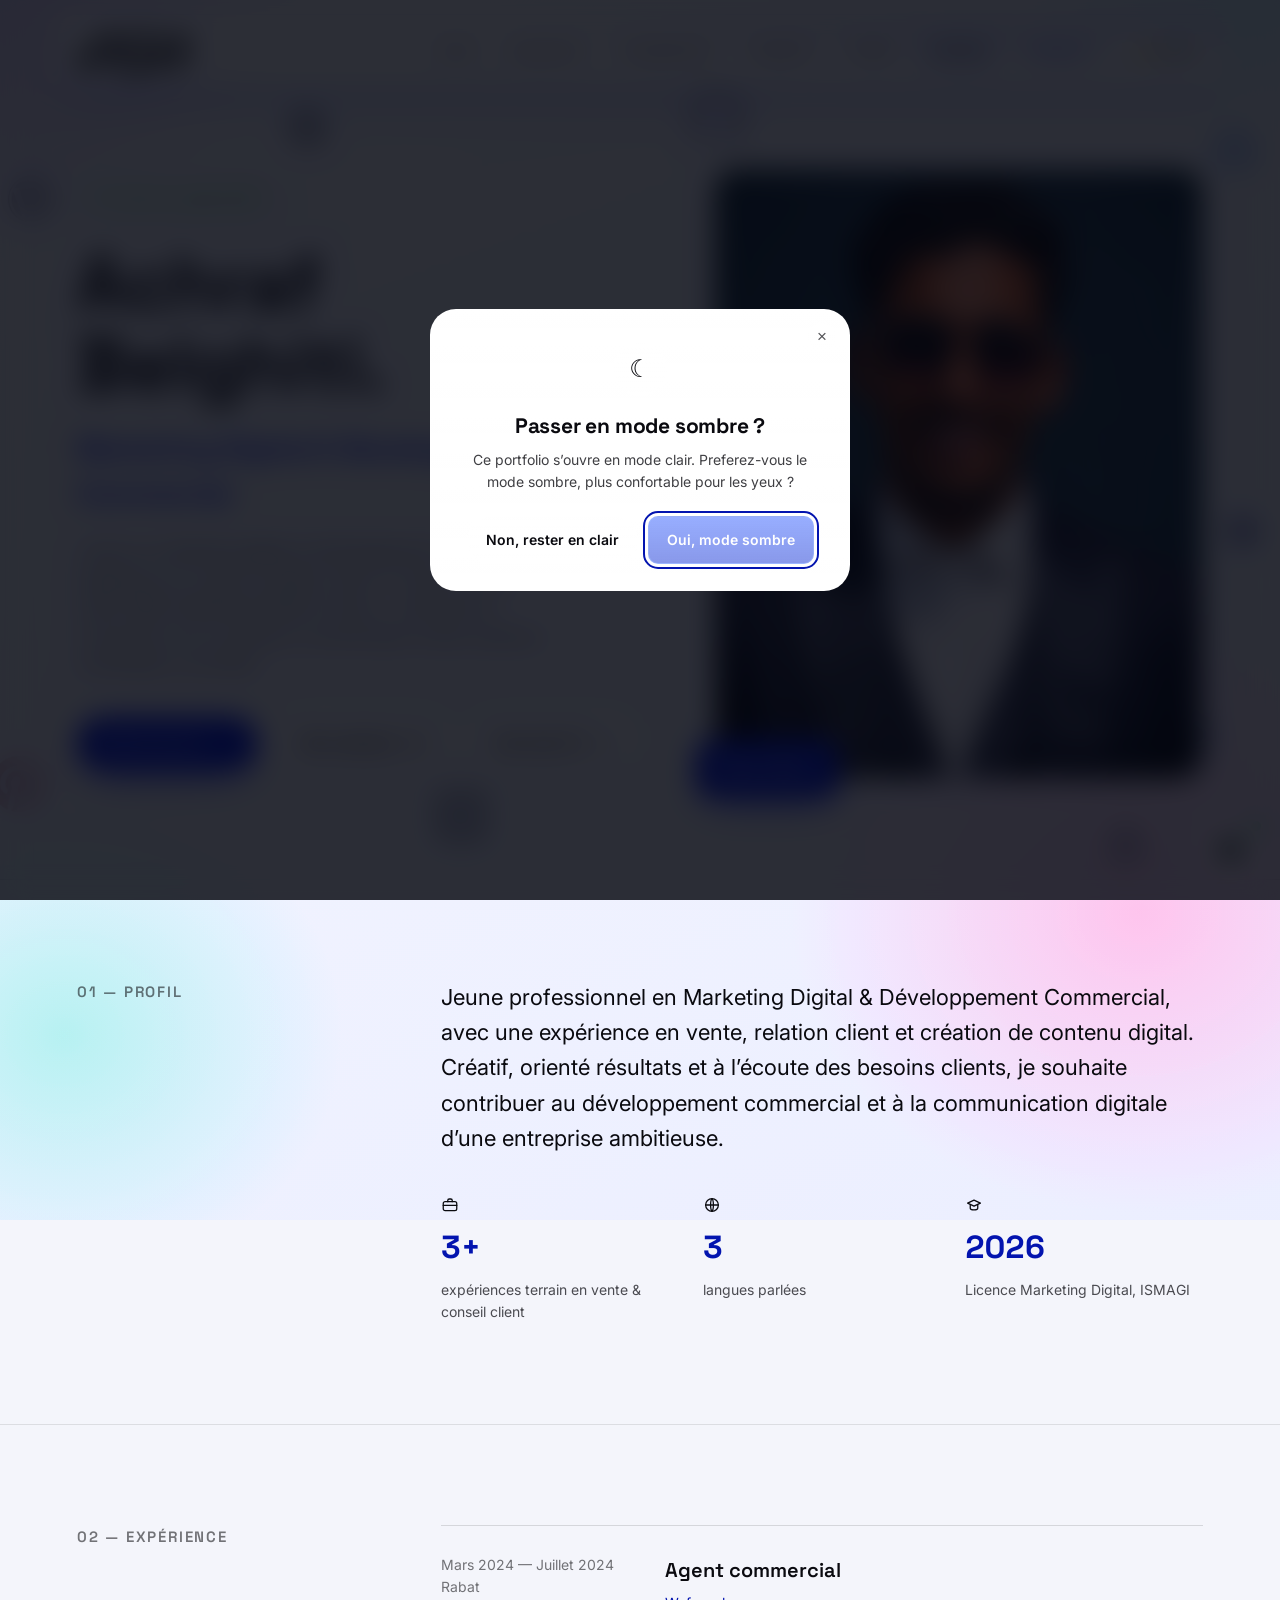
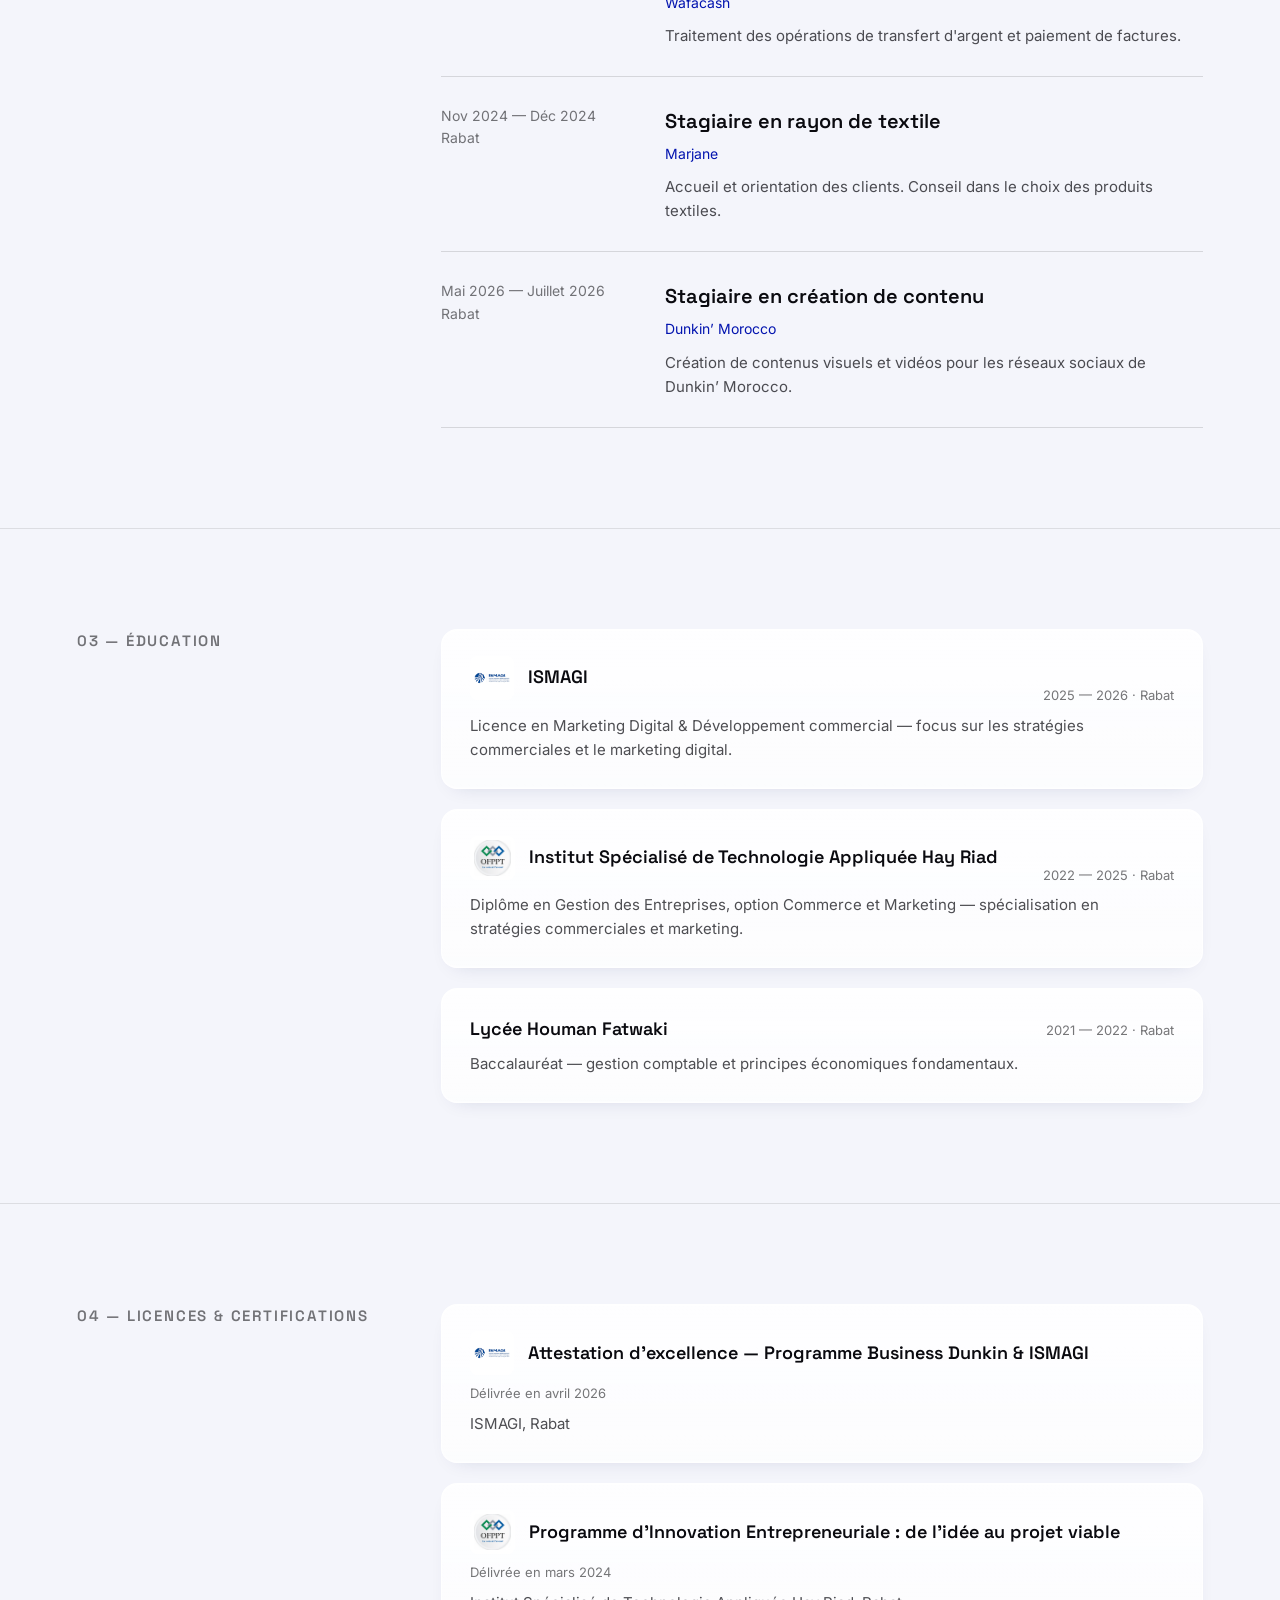
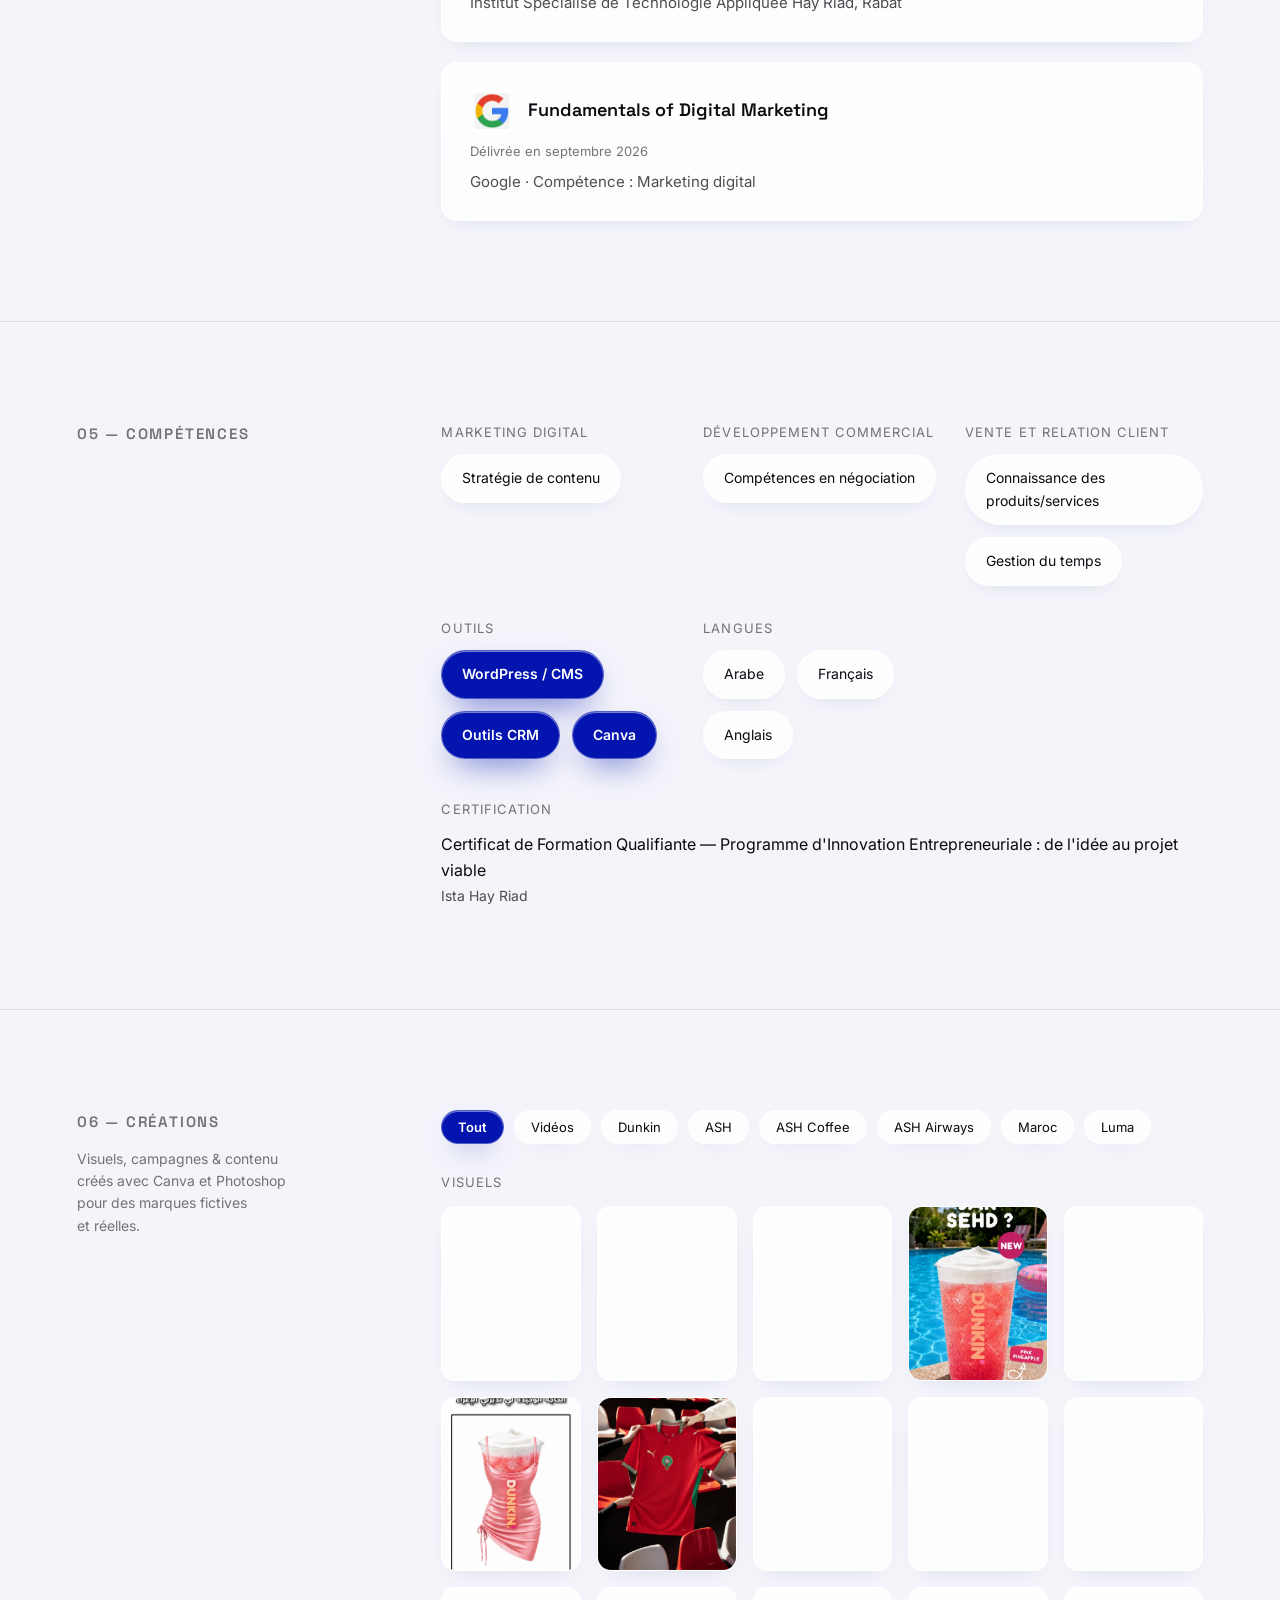
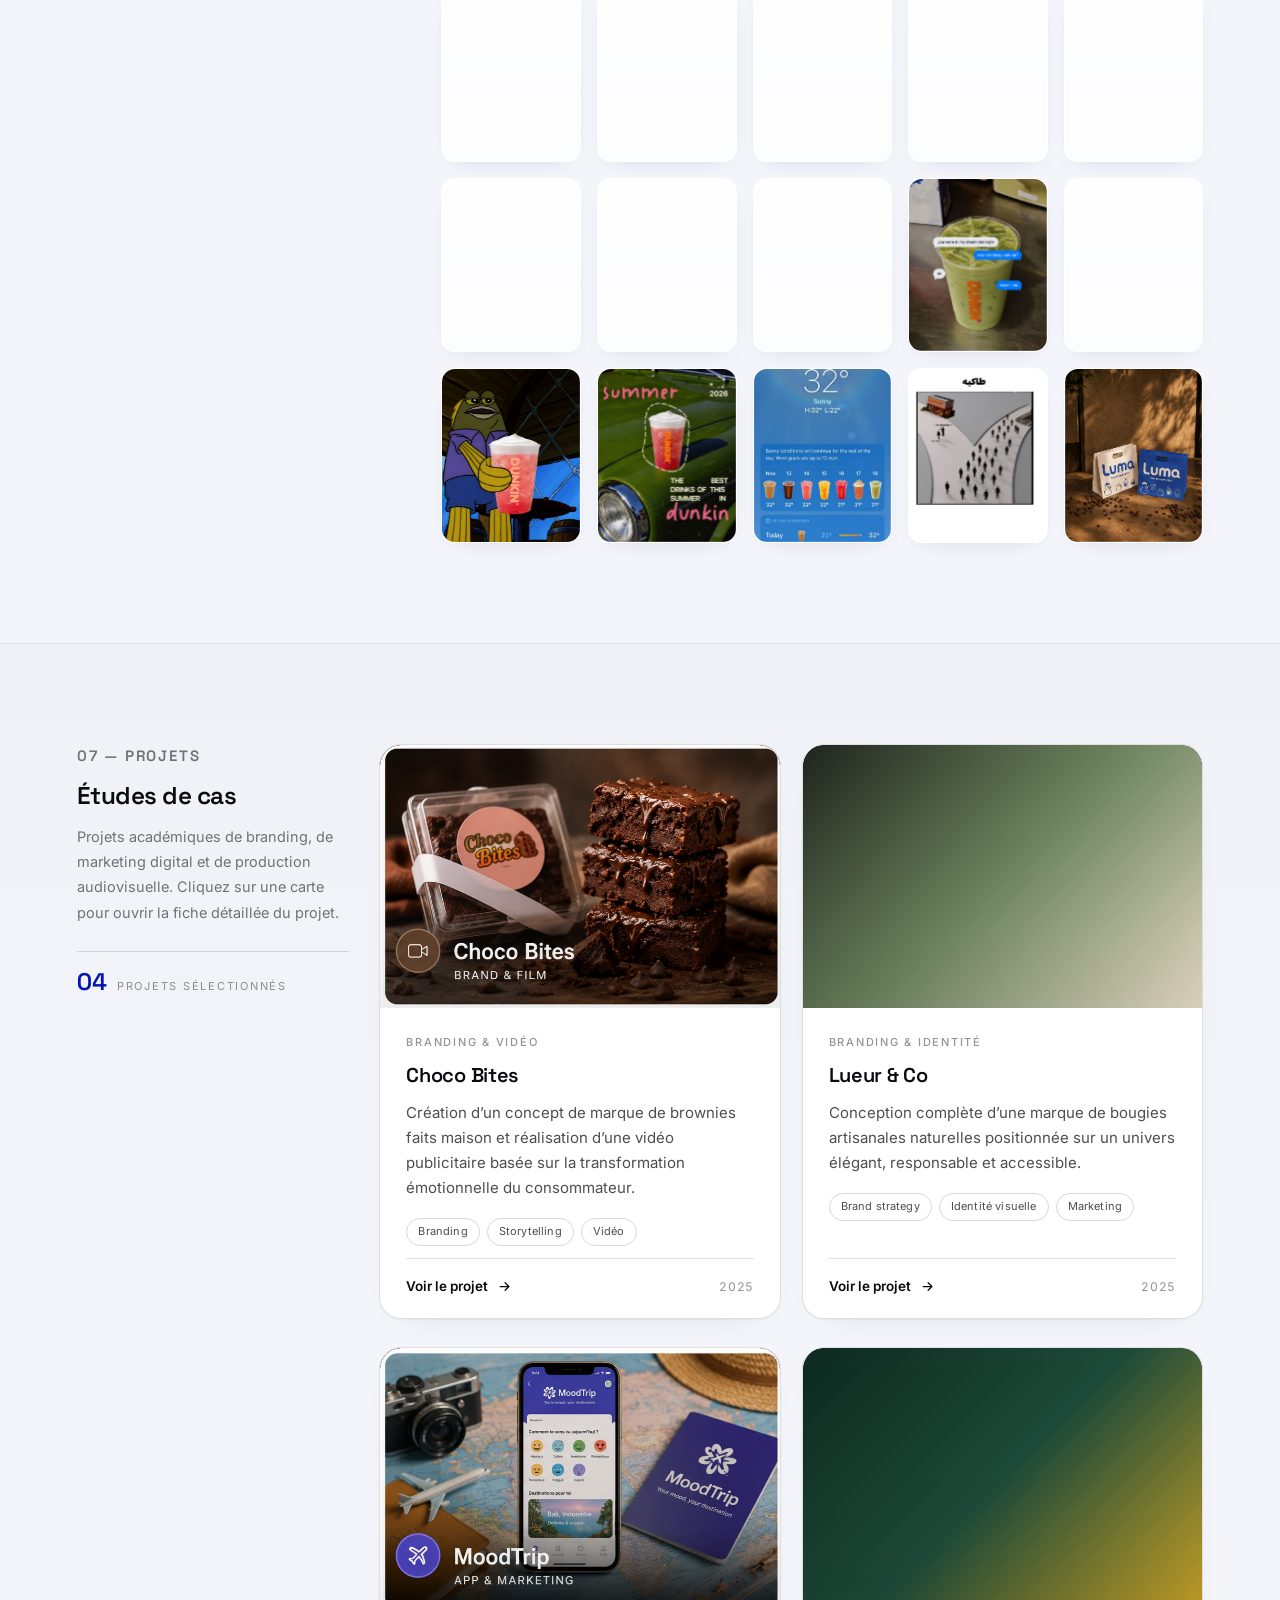
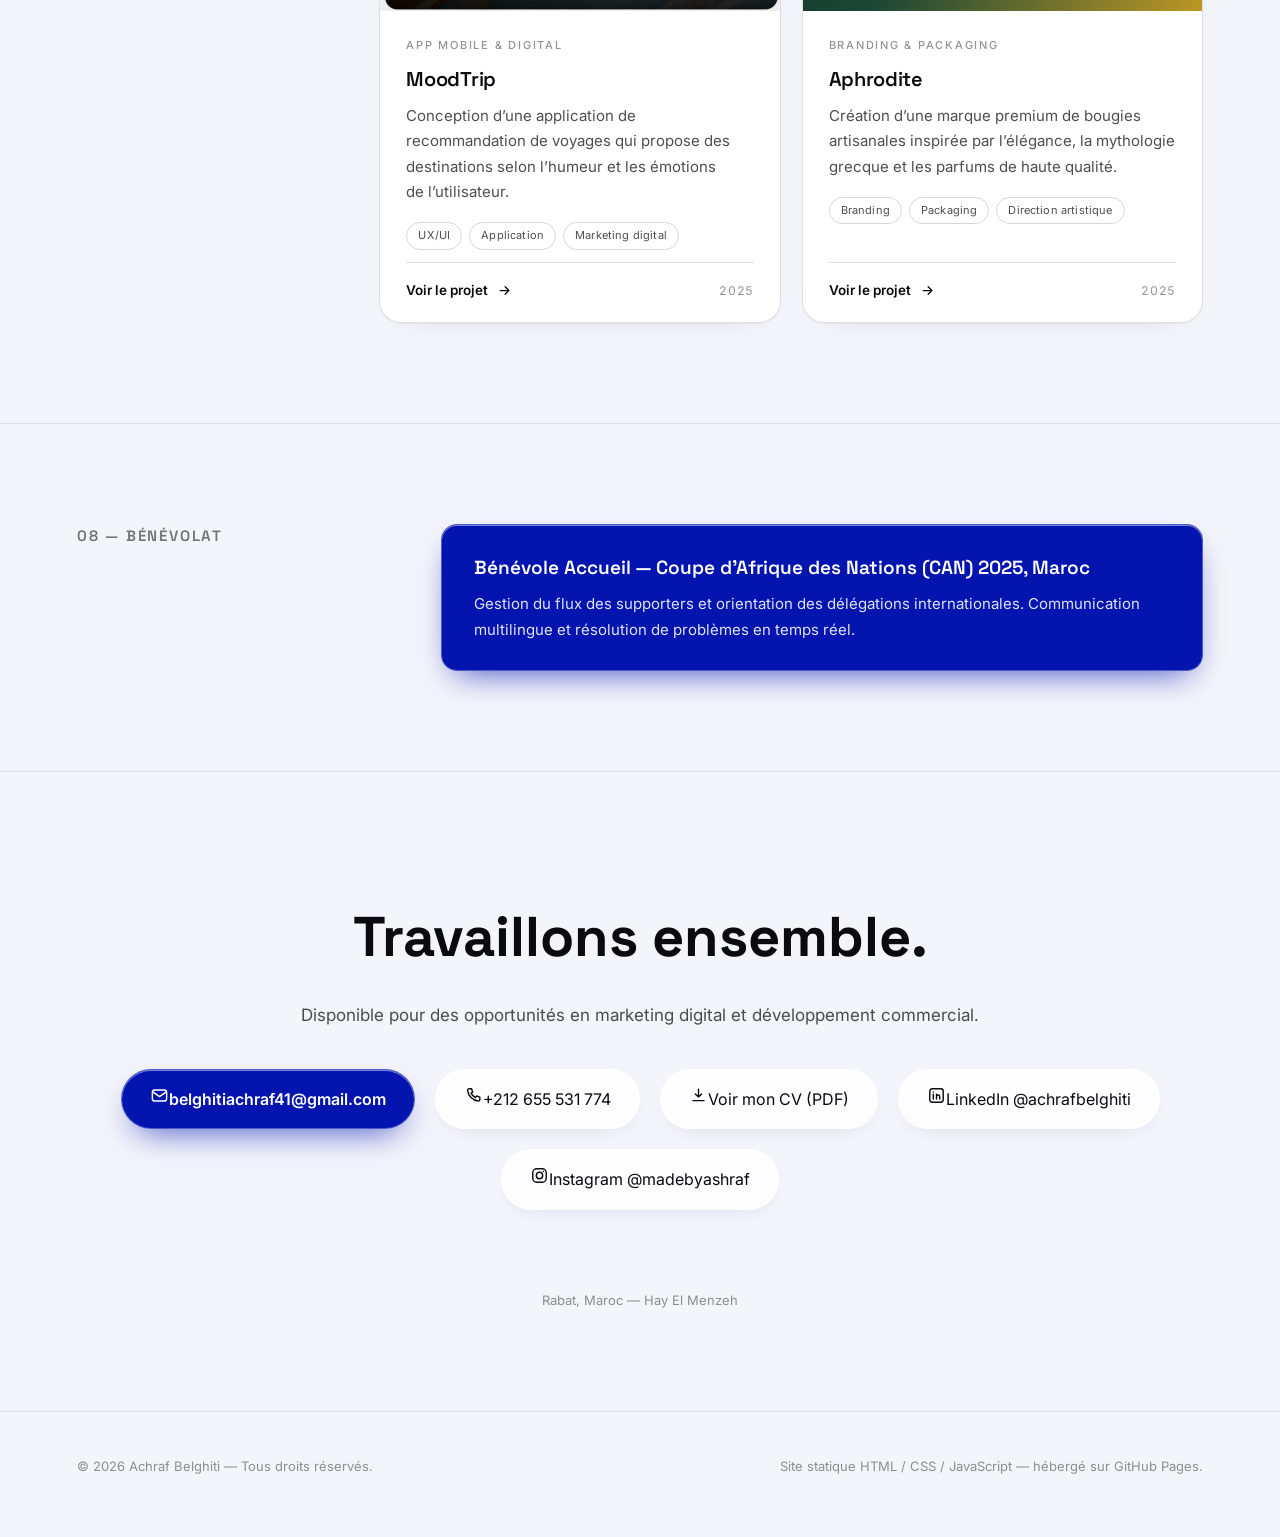
==== index.html @ 962bfece "Fix Google certification card date alignment" ====
<!DOCTYPE html>
<html lang="fr"><head>
  <meta charset="utf-8">
  <meta name="viewport" content="width=device-width, initial-scale=1">
  <title>Achraf Belghiti — Marketing Digital &amp; Développement Commercial</title>
  <meta name="description" content="Portfolio d'Achraf Belghiti — Junior en marketing digital et développement commercial, basé à Rabat, Maroc.">
  <link rel="icon" href="./images/favicon.svg" type="image/svg+hxml">
  <link rel="preconnect" href="https://fonts.googleapis.com">
  <link rel="preconnect" href="https://fonts.gstatic.com" crossorigin="">
  <link href="https://fonts.googleapis.com/css2?family=Space+Grotesk:wght@500;600;700&amp;family=Inter:wght@400;500;600&amp;display=swap" rel="stylesheet">
  <link rel="stylesheet" href="./css/style.css">
<link rel="stylesheet" href="./css/mobile.css">
  <link rel="stylesheet" href="./css/perf.css">
<link rel="stylesheet" href="./css/floating-icons.css">
<script src="./js/floating-icons.js" defer></script>
  <script>try{document.documentElement.setAttribute('data-theme', localStorage.getItem('ab-theme')||'light');}catch(e){}</script>

  <meta name="author" content="Achraf Belghiti">
  <meta name="theme-color" content="#08080a">
  <meta name="color-scheme" content="dark light">
  <meta property="og:type" content="website">
  <meta property="og:title" content="Achraf Belghiti — Marketing Digital &amp; Développement Commercial">
  <meta property="og:description" content="Portfolio d'Achraf Belghiti — Junior en marketing digital et développement commercial, basé à Rabat, Maroc.">
  <meta property="og:url" content="https://belghitiachraf41-arch.github.io/portfolio/">
  <meta property="og:image" content="https://belghitiachraf41-arch.github.io/portfolio/images/portrait/portrait.jpg">
  <meta property="og:locale" content="fr_FR">
  <meta name="twitter:card" content="summary_large_image">
  <link rel="canonical" href="https://belghitiachraf41-arch.github.io/portfolio/">
  <link rel="apple-touch-icon" href="./images/favicon.svg">
<noscript><style>.nav-links{display:flex!important;flex-wrap:wrap}.nav-toggle{display:none!important}.reveal,[data-reveal]{opacity:1!important;transform:none!important}.mnav{display:none!important}</style></noscript>
</head>
<body>

<a class="visually-hidden" href="#about">Aller au contenu principal</a>
<div class="site" style="background:var(--bg); color:var(--text); font-family:'Inter',system-ui,sans-serif; min-height:768px; max-width:1366px; width:100%; overflow-x:hidden; margin:0 auto; transition:background 0.35s ease, color 0.35s ease;">

  <!-- NAV -->
  <nav class="site-nav" style="position:sticky; top:0; z-index:50; display:flex; align-items:center; justify-content:space-between; padding:22px 6vw; background:var(--nav-bg); backdrop-filter:blur(10px); border-bottom:1px solid var(--bd1);">
    <span class="nav-logo" style="display:block; width:120px; height:48px; overflow:hidden; position:relative;"><img src="./images/logos/ash-logo-white.png" alt="ASH logo" style="position:absolute; width:215px; height:161px; left:-48px; top:-54px; max-width:none;" decoding="async" loading="eager" fetchpriority="high"></span>
    <div style="display:flex; gap:32px; font-size:14px; color:var(--muted); margin-left:auto;" id="nav-links" class="nav-links">
      <a href="#about" style="color:inherit; text-decoration:none;">Profil</a>
      <a href="#experience" style="color:inherit; text-decoration:none;">Expérience</a>
      <a href="#skills" style="color:inherit; text-decoration:none;">Compétences</a>
      <a href="#creations" style="color:inherit; text-decoration:none;">Créations</a>
      <a href="#projects" style="color:inherit; text-decoration:none;">Projets</a>
      <a href="#contact" style="color:inherit; text-decoration:none;">Contact</a>
      <a href="https://www.instagram.com/madebyashraf/" target="_blank" style="color:var(--accent-soft); text-decoration:none;" rel="noopener noreferrer">Instagram</a>
      </div>

<div class="nav-actions" style="display:flex; align-items:center; gap:12px;">
<button id="theme-toggle" type="button" aria-label="Basculer le thème" style="display:inline-flex; align-items:center; background:transparent; color:var(--text); border:1px solid var(--bd3); border-radius:999px; padding:7px 14px; font-size:13px; font-family:inherit; cursor:pointer; line-height:1;">
<span class="t-moon">🌙<span class="t-label"> Sombre</span></span><span class="t-sun">☀️<span class="t-label"> Clair</span></span>
</button>
  
      <button id="nav-toggle" class="nav-toggle" type="button" aria-label="Ouvrir le menu" aria-controls="mobile-menu" aria-expanded="false"><span></span><span></span><span></span></button>
</div>
    </nav>

  <!-- HERO -->
  <section class="hero" data-screen-label="Hero" style="display:grid; grid-template-columns: 1.1fr 0.9fr; align-items:center; gap:40px; padding:80px 6vw 100px; min-height:82vh;">
    <div class="hero-text" style="animation:fadeUp 0.7s ease both;">
      <div class="badge-open hero-badge" data-reveal style="display:inline-flex; align-items:center; gap:10px; padding:8px 16px; border:1px solid rgba(34,197,94,0.55); border-radius:999px; font-size:13px; color:#4ade80; margin-bottom:28px;">
        <span style="width:7px; height:7px; border-radius:50%; background:#22c55e; display:inline-block;"></span>
        Ouvert aux opportunités
      </div>
      <h1 class="hero-name" data-reveal="lines" style="font-family:'Space Grotesk',sans-serif; font-weight:700; font-size:clamp(40px,6vw,88px); line-height:1.02; margin:0 0 20px;">
        <span class="hl"><span>Achraf</span></span><span class="hl"><span>Belghiti.</span></span>
      </h1>
      <p class="hero-role" data-reveal style="font-family:'Space Grotesk',sans-serif; font-weight:600; font-size:clamp(18px,2.4vw,28px); color:var(--accent-soft); margin:0 0 20px;">
        Marketing Digital &amp; Développement Commercial
      </p>
      <p class="hero-desc" data-reveal style="font-size:17px; line-height:1.7; color:var(--muted); max-width:520px; margin:0 0 36px;">
        Junior en marketing digital et développement commercial, avec expérience en vente et relation client. À l'aise avec les outils CRM, WordPress/CMS et Canva , motivé par la conversion et la croissance commerciale via des solutions numériques concrètes.
      </p>
      <div class="hero-actions" data-reveal style="display:flex; gap:16px; flex-wrap:wrap;">
        <a class="btn btn-primary" href="#experience" style="display:inline-flex; align-items:center; gap:10px; background:#0314af; color:#ffffff; font-weight:600; font-size:15px; padding:14px 26px; border-radius:999px; text-decoration:none;">
          <span>Mon parcours</span><svg viewBox="0 0 24 24" width="16" height="16" fill="none" stroke="currentColor" stroke-width="1.9" stroke-linecap="round" stroke-linejoin="round" aria-hidden="true"><path d="M12 5v14m0 0l-6-6m6 6l6-6"/></svg>
        </a>
        <a class="btn btn-ghost" href="#contact" style="display:inline-flex; align-items:center; gap:10px; background:transparent; color:var(--text); font-weight:600; font-size:15px; padding:14px 26px; border-radius:999px; text-decoration:none; border:1px solid var(--bd4);">
          <span>Me contacter</span><svg viewBox="0 0 24 24" width="16" height="16" fill="none" stroke="currentColor" stroke-width="1.9" stroke-linecap="round" stroke-linejoin="round" aria-hidden="true"><rect x="3" y="5" width="18" height="14" rx="3"/><path d="M3.5 7.5l8.5 6 8.5-6"/></svg>
        </a>
          <a class="btn btn-ghost btn-cv" href="./documents/Achraf_Belghiti_Resume%20(1)%20(2).pdf.pdf" download="CV-Achraf-Belghiti.pdf" style="display:inline-flex; align-items:center; gap:10px; background:transparent; color:var(--text); font-weight:600; font-size:15px; padding:14px 26px; border-radius:999px; text-decoration:none; border:1px solid var(--bd4);"><span>Voir mon CV</span><svg viewBox="0 0 24 24" width="16" height="16" fill="none" stroke="currentColor" stroke-width="1.9" stroke-linecap="round" stroke-linejoin="round" aria-hidden="true"><path d="M12 4v10m0 0l-4-4m4 4l4-4M5 18.5h14"/></svg></a>
      </div>
    </div>

    <div class="hero-media" data-reveal="zoom" style="position:relative; animation:fadeUp 0.9s ease 0.1s both;">
      <div class="hero-frame" style="aspect-ratio: 4/5; border-radius: 24px; border: 1px solid var(--bd1); position: relative; overflow: hidden">
        <img src="./images/portrait/portrait.jpg" alt="Achraf Belghiti" width="900" height="1125" style="width:100%; height:100%; object-fit:cover; display:block;" decoding="async" loading="eager" fetchpriority="high">
      </div>
      <div class="hero-tag lift" style="position:absolute; bottom:-18px; left:-18px; background:#0314af; color:#ffffff; padding:16px 22px; border-radius:16px; font-family:'Space Grotesk',sans-serif; font-weight:700; font-size:15px; box-shadow:0 20px 40px rgba(0,0,0,0.4);">
        Rabat, Maroc
      </div>
    </div>
  </section>

  <!-- ABOUT -->
  <section id="about" class="section" data-screen-label="About" style="padding:100px 6vw; border-top:1px solid var(--bd1);">
    <div class="section-grid" style="display:grid; grid-template-columns: 0.4fr 1fr; gap:60px;">
      <h2 class="section-num" data-reveal style="font-family:'Space Grotesk',sans-serif; font-weight:600; font-size:15px; letter-spacing:0.12em; text-transform:uppercase; color:var(--muted2); margin:0;">01 — Profil</h2>
      <div>
        <p class="about-lead" data-reveal style="font-size:22px; line-height:1.6; color:var(--text); max-width:760px; margin:0 0 40px; font-weight:400;">
          Jeune professionnel en Marketing Digital & Développement Commercial, avec une expérience en vente, relation client et création de contenu digital. Créatif, orienté résultats et à l’écoute des besoins clients, je souhaite contribuer au développement commercial et à la communication digitale d’une entreprise ambitieuse.
        </p>
        <div class="stats" data-stagger style="display:grid; grid-template-columns:repeat(3,1fr); gap:24px;">
          <div class="stat" data-reveal>
            <svg class="stat-ico" viewBox="0 0 24 24" width="18" height="18" fill="none" stroke="currentColor" stroke-width="1.7" stroke-linecap="round" stroke-linejoin="round" aria-hidden="true"><rect x="3" y="7.5" width="18" height="12" rx="2.5"/><path d="M9 7.5V6a2 2 0 012-2h2a2 2 0 012 2v1.5M3 12.5h18"/></svg>
            <div class="stat-value" data-count="3" data-suffix="+" style="font-family:'Space Grotesk',sans-serif; font-weight:700; font-size:32px; color:var(--accent-soft);">3+</div>
            <div class="stat-label" style="font-size:14px; color:var(--muted); margin-top:6px;">expériences terrain en vente &amp; conseil client</div>
          </div>
          <div class="stat" data-reveal>
            <svg class="stat-ico" viewBox="0 0 24 24" width="18" height="18" fill="none" stroke="currentColor" stroke-width="1.7" stroke-linecap="round" stroke-linejoin="round" aria-hidden="true"><circle cx="12" cy="12" r="8.5"/><path d="M3.5 12h17M12 3.5c2.5 2.6 2.5 14.4 0 17M12 3.5c-2.5 2.6-2.5 14.4 0 17"/></svg>
            <div class="stat-value" data-count="3" style="font-family:'Space Grotesk',sans-serif; font-weight:700; font-size:32px; color:var(--accent-soft);">3</div>
            <div class="stat-label" style="font-size:14px; color:var(--muted); margin-top:6px;">langues parlées</div>
          </div>
          <div class="stat" data-reveal>
            <svg class="stat-ico" viewBox="0 0 24 24" width="18" height="18" fill="none" stroke="currentColor" stroke-width="1.7" stroke-linecap="round" stroke-linejoin="round" aria-hidden="true"><path d="M3.5 9.5L12 5.5l8.5 4-8.5 4z"/><path d="M7 12v4.2c0 1.3 2.2 2.3 5 2.3s5-1 5-2.3V12"/></svg>
            <div class="stat-value" style="font-family:'Space Grotesk',sans-serif; font-weight:700; font-size:32px; color:var(--accent-soft);">2026</div>
            <div class="stat-label" style="font-size:14px; color:var(--muted); margin-top:6px;">Licence Marketing Digital, ISMAGI</div>
          </div>
        </div>
      </div>
    </div>
  </section>

  <!-- EXPERIENCE -->
  <section id="experience" class="section" data-screen-label="Experience" style="padding:100px 6vw; border-top:1px solid var(--bd1);">
    <div class="section-grid" style="display:grid; grid-template-columns: 0.4fr 1fr; gap:60px;">
      <h2 class="section-num" data-reveal style="font-family:'Space Grotesk',sans-serif; font-weight:600; font-size:15px; letter-spacing:0.12em; text-transform:uppercase; color:var(--muted2); margin:0;">02 — Expérience</h2>
      <div class="timeline" data-stagger style="display:flex; flex-direction:column;">

        <div class="tl-item" data-reveal style="display:grid; grid-template-columns: 200px 1fr; gap:24px; padding:28px 0; border-top:1px solid var(--bd2);">
          <div class="tl-meta" style="font-size:14px; color:var(--muted2);">Mars 2024 — Juillet 2024<br>Rabat</div>
          <div class="tl-body">
            <div class="tl-role" style="font-family:'Space Grotesk',sans-serif; font-weight:600; font-size:20px; margin-bottom:6px;">Agent commercial</div>
            <div class="tl-org" style="font-size:14px; color:var(--accent-soft); margin-bottom:10px;">Wafacash</div>
            <div class="tl-desc" style="font-size:15px; color:var(--muted); line-height:1.6;">Traitement des opérations de transfert d'argent et paiement de factures.</div>
          </div>
        </div>

        <div class="tl-item" data-reveal style="display:grid; grid-template-columns: 200px 1fr; gap:24px; padding:28px 0; border-top:1px solid var(--bd2);">
          <div class="tl-meta" style="font-size:14px; color:var(--muted2);">Nov 2024 — Déc 2024<br>Rabat</div>
          <div class="tl-body">
            <div class="tl-role" style="font-family:'Space Grotesk',sans-serif; font-weight:600; font-size:20px; margin-bottom:6px;">Stagiaire en rayon de textile</div>
            <div class="tl-org" style="font-size:14px; color:var(--accent-soft); margin-bottom:10px;">Marjane</div>
            <div class="tl-desc" style="font-size:15px; color:var(--muted); line-height:1.6;">Accueil et orientation des clients. Conseil dans le choix des produits textiles.</div>
          </div>
        </div>

        <div class="tl-item" data-reveal style="display:grid; grid-template-columns: 200px 1fr; gap:24px; padding:28px 0; border-top:1px solid var(--bd2); border-bottom:1px solid var(--bd2);">
          <div class="tl-meta" style="font-size:14px; color:var(--muted2);">Mai 2026 — Juillet 2026<br>Rabat</div>
          <div class="tl-body">
            <div class="tl-role" style="font-family:'Space Grotesk',sans-serif; font-weight:600; font-size:20px; margin-bottom:6px;">Stagiaire en création de contenu</div>
            <div class="tl-org" style="font-size:14px; color:var(--accent-soft); margin-bottom:10px;">Dunkin&rsquo; Morocco</div>
            <div class="tl-desc" style="font-size:15px; color:var(--muted); line-height:1.6;">Création de contenus visuels et vidéos pour les réseaux sociaux de Dunkin&rsquo; Morocco.</div>
          </div>
        </div>

      </div>
    </div>
  </section>

  <!-- EDUCATION -->
  <section id="education" class="section" data-screen-label="Education" style="padding:100px 6vw; border-top:1px solid var(--bd1);">
    <div class="section-grid" style="display:grid; grid-template-columns: 0.4fr 1fr; gap:60px;">
      <h2 class="section-num" data-reveal style="font-family:'Space Grotesk',sans-serif; font-weight:600; font-size:15px; letter-spacing:0.12em; text-transform:uppercase; color:var(--muted2); margin:0;">03 — Éducation</h2>
      <div class="edu-list" data-stagger style="display:grid; gap:20px;">

        <div class="edu-card lift" data-reveal style="border:1px solid var(--bd2); border-radius:16px; padding:26px 28px;">
          <div class="edu-head" style="display:flex; justify-content:space-between; align-items:baseline; flex-wrap:wrap; gap:8px;">
            <div class="edu-idn" style="display:flex; align-items:center; gap:14px;">
              <img src="./images/logos/ismagi-logo.png" alt="Logo ISMAGI" class="edu-logo" width="88" height="88" style="height:44px; width:auto; border-radius:8px; background:#fff; padding:4px; box-sizing:border-box; display:block;" decoding="async" loading="lazy">
              <div class="edu-title" style="font-family:'Space Grotesk',sans-serif; font-weight:600; font-size:18px;">ISMAGI</div>
            </div>
            <div class="edu-date" style="font-size:13px; color:var(--muted2);">2025 — 2026 · Rabat</div>
          </div>
          <div class="edu-desc" style="font-size:15px; color:var(--muted); margin-top:8px;">Licence en Marketing Digital &amp; Développement commercial — focus sur les stratégies commerciales et le marketing digital.</div>
        </div>

        <div class="edu-card lift" data-reveal style="border:1px solid var(--bd2); border-radius:16px; padding:26px 28px;">
          <div class="edu-head" style="display:flex; justify-content:space-between; align-items:baseline; flex-wrap:wrap; gap:8px;">
            <div class="edu-idn" style="display:flex; align-items:center; gap:14px;">
              <img src="./images/logos/ofppt-logo-sm.png" alt="Logo OFPPT" class="edu-logo" width="88" height="88" style="height:44px; width:auto; border-radius:8px; background:#fff; padding:4px; box-sizing:border-box; display:block;" decoding="async" loading="lazy">
              <div class="edu-title" style="font-family:'Space Grotesk',sans-serif; font-weight:600; font-size:18px;">Institut Spécialisé de Technologie Appliquée Hay Riad</div>
            </div>
            <div class="edu-date" style="font-size:13px; color:var(--muted2);">2022 — 2025 · Rabat</div>
          </div>
          <div class="edu-desc" style="font-size:15px; color:var(--muted); margin-top:8px;">Diplôme en Gestion des Entreprises, option Commerce et Marketing — spécialisation en stratégies commerciales et marketing.</div>
        </div>

        <div class="edu-card lift" data-reveal style="border:1px solid var(--bd2); border-radius:16px; padding:26px 28px;">
          <div class="edu-head" style="display:flex; justify-content:space-between; align-items:baseline; flex-wrap:wrap; gap:8px;">
            <div class="edu-title" style="font-family:'Space Grotesk',sans-serif; font-weight:600; font-size:18px;">Lycée Houman Fatwaki</div>
            <div class="edu-date" style="font-size:13px; color:var(--muted2);">2021 — 2022 · Rabat</div>
          </div>
          <div class="edu-desc" style="font-size:15px; color:var(--muted); margin-top:8px;">Baccalauréat — gestion comptable et principes économiques fondamentaux.</div>
        </div>

      </div>
    </div>
  </section>

  <!-- LICENSES & CERTIFICATIONS --><section id="certifications" class="section" data-screen-label="Certifications" style="padding:100px 6vw; border-top:1px solid var(--bd1);"><div class="section-grid" style="display:grid; grid-template-columns: 0.4fr 1fr; gap:60px;"><h2 class="section-num" data-reveal style="font-family:Space Grotesk,sans-serif; font-weight:600; font-size:15px; letter-spacing:0.12em; text-transform:uppercase; color:var(--muted2); margin:0;">04 &mdash; Licences &amp; certifications</h2><div class="edu-list" data-stagger style="display:grid; gap:20px;"><div class="edu-card lift" data-reveal style="border:1px solid var(--bd2); border-radius:16px; padding:26px 28px;"><div class="edu-head" style="display:flex; justify-content:space-between; align-items:baseline; flex-wrap:wrap; gap:8px;"><div class="edu-idn" style="display:flex; align-items:center; gap:14px;"><img src="./images/logos/ismagi-logo.png" alt="Logo ISMAGI" class="edu-logo" width="88" height="88" style="height:44px; width:auto; border-radius:8px; background:#fff; padding:4px; box-sizing:border-box; display:block;" decoding="async" loading="lazy"><div class="edu-title" style="font-family:Space Grotesk,sans-serif; font-weight:600; font-size:18px;">Attestation d&rsquo;excellence &mdash; Programme Business Dunkin &amp; ISMAGI</div></div><div class="edu-date" style="font-size:13px; color:var(--muted2);">D&eacute;livr&eacute;e en avril 2026</div></div><div class="edu-desc" style="font-size:15px; color:var(--muted); margin-top:8px;">ISMAGI, Rabat</div></div><div class="edu-card lift" data-reveal style="border:1px solid var(--bd2); border-radius:16px; padding:26px 28px;"><div class="edu-head" style="display:flex; justify-content:space-between; align-items:baseline; flex-wrap:wrap; gap:8px;"><div class="edu-idn" style="display:flex; align-items:center; gap:14px;"><img src="./images/logos/ofppt-logo-sm.png" alt="Logo OFPPT" class="edu-logo" width="88" height="88" style="height:44px; width:auto; border-radius:8px; background:#fff; padding:4px; box-sizing:border-box; display:block;" decoding="async" loading="lazy"><div class="edu-title" style="font-family:Space Grotesk,sans-serif; font-weight:600; font-size:18px;">Programme d&rsquo;Innovation Entrepreneuriale : de l&rsquo;id&eacute;e au projet viable</div></div><div class="edu-date" style="font-size:13px; color:var(--muted2);">D&eacute;livr&eacute;e en mars 2024</div></div><div class="edu-desc" style="font-size:15px; color:var(--muted); margin-top:8px;">Institut Sp&eacute;cialis&eacute; de Technologie Appliqu&eacute;e Hay Riad, Rabat</div></div><div class="edu-card lift" data-reveal style="border:1px solid var(--bd2); border-radius:16px; padding:26px 28px;"><div class="edu-head" style="display:flex; justify-content:space-between; align-items:baseline; flex-wrap:wrap; gap:8px;"><div class="edu-idn" style="display:flex; align-items:center; gap:14px; flex:1 1 100%;"><img src="./images/logos/google-logo.png" alt="Logo Google" class="edu-logo" width="88" height="88" style="height:44px; width:auto; border-radius:8px; background:#fff; padding:4px; box-sizing:border-box; display:block;" decoding="async" loading="lazy"><div class="edu-title" style="font-family:Space Grotesk,sans-serif; font-weight:600; font-size:18px;">Fundamentals of Digital Marketing</div></div><div class="edu-date" style="font-size:13px; color:var(--muted2);">D&eacute;livr&eacute;e en septembre 2026</div></div><div class="edu-desc" style="font-size:15px; color:var(--muted); margin-top:8px;">Google &middot; Comp&eacute;tence : Marketing digital</div></div></div></div></section><!-- SKILLS -->
  <section id="skills" class="section" data-screen-label="Skills" style="padding:100px 6vw; border-top:1px solid var(--bd1);">
    <div class="section-grid" style="display:grid; grid-template-columns: 0.4fr 1fr; gap:60px;">
      <h2 class="section-num" data-reveal style="font-family:'Space Grotesk',sans-serif; font-weight:600; font-size:15px; letter-spacing:0.12em; text-transform:uppercase; color:var(--muted2); margin:0;">05 — Compétences</h2>
      <div>
        <div class="skill-cats" data-stagger style="display:grid; grid-template-columns:repeat(3,1fr); gap:32px 24px; margin-bottom:40px;">
        <div data-reveal>
          <div class="skill-title" style="font-size:13px; letter-spacing:0.08em; text-transform:uppercase; color:var(--muted2); margin-bottom:12px;">Marketing digital</div>
          <div class="chips" style="display:flex; flex-wrap:wrap; gap:12px;">
            <span class="chip" style="padding:12px 20px; border-radius:999px; border:1px solid var(--bd3); font-size:14px;">Stratégie de contenu</span>
          </div>
        </div>

        <div data-reveal>
          <div class="skill-title" style="font-size:13px; letter-spacing:0.08em; text-transform:uppercase; color:var(--muted2); margin-bottom:12px;">Développement commercial</div>
          <div class="chips" style="display:flex; flex-wrap:wrap; gap:12px;">
            <span class="chip" style="padding:12px 20px; border-radius:999px; border:1px solid var(--bd3); font-size:14px;">Compétences en négociation</span>
          </div>
        </div>

        <div data-reveal>
          <div class="skill-title" style="font-size:13px; letter-spacing:0.08em; text-transform:uppercase; color:var(--muted2); margin-bottom:12px;">Vente et relation client</div>
          <div class="chips" style="display:flex; flex-wrap:wrap; gap:12px;">
            <span class="chip" style="padding:12px 20px; border-radius:999px; border:1px solid var(--bd3); font-size:14px;">Connaissance des produits/services</span>
            <span class="chip" style="padding:12px 20px; border-radius:999px; border:1px solid var(--bd3); font-size:14px;">Gestion du temps</span>
          </div>
        </div>

        <div data-reveal>
          <div class="skill-title" style="font-size:13px; letter-spacing:0.08em; text-transform:uppercase; color:var(--muted2); margin-bottom:12px;">Outils</div>
          <div class="chips" style="display:flex; flex-wrap:wrap; gap:12px;">
            <span class="chip" style="padding:12px 20px; border-radius:999px; background:#0314af; color:#ffffff; font-weight:600; font-size:14px;">WordPress / CMS</span>
            <span class="chip" style="padding:12px 20px; border-radius:999px; background:#0314af; color:#ffffff; font-weight:600; font-size:14px;">Outils CRM</span>
            <span class="chip" style="padding:12px 20px; border-radius:999px; background:#0314af; color:#ffffff; font-weight:600; font-size:14px;">Canva</span>
          </div>
        </div>

        <div data-reveal>
          <div class="skill-title" style="font-size:13px; letter-spacing:0.08em; text-transform:uppercase; color:var(--muted2); margin-bottom:12px;">Langues</div>
          <div class="chips" style="display:flex; flex-wrap:wrap; gap:12px;">
            <span class="chip" style="padding:12px 20px; border-radius:999px; border:1px solid var(--bd3); font-size:14px;">Arabe</span>
            <span class="chip" style="padding:12px 20px; border-radius:999px; border:1px solid var(--bd3); font-size:14px;">Français</span>
            <span class="chip" style="padding:12px 20px; border-radius:999px; border:1px solid var(--bd3); font-size:14px;">Anglais</span>
          </div>
        </div>
      </div>

      <div data-reveal>
        <div class="skill-title" style="font-size:13px; letter-spacing:0.08em; text-transform:uppercase; color:var(--muted2); margin-bottom:12px;">Certification</div>
        <div class="skill-note" style="font-size:16px; line-height:1.6; color:var(--text); max-width:760px;">Certificat de Formation Qualifiante — Programme d'Innovation Entrepreneuriale : de l'idée au projet viable<br><span style="color:var(--muted); font-size:14px;">Ista Hay Riad</span></div>
      </div>
      </div>
    </div>
  </section>

  <!-- CREATIONS -->
  <section id="creations" class="section" data-screen-label="Creations" style="padding:100px 6vw; border-top:1px solid var(--bd1);">
    <div class="section-grid" style="display:grid; grid-template-columns: 0.4fr 1fr; gap:60px;">
      <div>
        <h2 class="section-num" data-reveal style="font-family:'Space Grotesk',sans-serif; font-weight:600; font-size:15px; letter-spacing:0.12em; text-transform:uppercase; color:var(--muted2); margin:0 0 12px;">06 — Créations</h2>
        <p class="section-intro" data-reveal style="font-size:14px; color:var(--muted2); line-height:1.6; max-width:220px;">Visuels, campagnes &amp; contenu créés avec Canva et Photoshop pour des marques fictives et réelles.</p>
      </div>
      <div>
        <div class="cr-filters" role="group" aria-label="Filtrer les créations" style="display:flex; flex-wrap:wrap; gap:10px; margin-bottom:28px;">
          <button type="button" class="cr-filter" data-filter="all" aria-pressed="false" style="padding:8px 16px; border-radius:999px; border:1px solid var(--bd3); background:transparent; color:var(--text); font-family:inherit; font-size:13px;">Tout</button>
          <button type="button" class="cr-filter" data-filter="videos" aria-pressed="false" style="padding:8px 16px; border-radius:999px; border:1px solid var(--bd3); background:transparent; color:var(--text); font-family:inherit; font-size:13px;">Vidéos</button>
          <button type="button" class="cr-filter" data-filter="dunkin" aria-pressed="false" style="padding:8px 16px; border-radius:999px; border:1px solid var(--bd3); background:transparent; color:var(--text); font-family:inherit; font-size:13px;">Dunkin</button>
          <button type="button" class="cr-filter" data-filter="ash" aria-pressed="false" style="padding:8px 16px; border-radius:999px; border:1px solid var(--bd3); background:transparent; color:var(--text); font-family:inherit; font-size:13px;">ASH</button>
          <button type="button" class="cr-filter" data-filter="coffee" aria-pressed="false" style="padding:8px 16px; border-radius:999px; border:1px solid var(--bd3); background:transparent; color:var(--text); font-family:inherit; font-size:13px;">ASH Coffee</button>
          <button type="button" class="cr-filter" data-filter="airways" aria-pressed="false" style="padding:8px 16px; border-radius:999px; border:1px solid var(--bd3); background:transparent; color:var(--text); font-family:inherit; font-size:13px;">ASH Airways</button>
          <button type="button" class="cr-filter" data-filter="maroc" aria-pressed="false" style="padding:8px 16px; border-radius:999px; border:1px solid var(--bd3); background:transparent; color:var(--text); font-family:inherit; font-size:13px;">Maroc</button>
          <button type="button" class="cr-filter" data-filter="luma" aria-pressed="false" style="padding:8px 16px; border-radius:999px; border:1px solid var(--bd3); background:transparent; color:var(--text); font-family:inherit; font-size:13px;">Luma</button>
        </div>
        <div class="cr-block" data-block="videos" data-reveal>
        <div class="cr-label" style="font-size:13px; letter-spacing:0.08em; text-transform:uppercase; color:var(--muted2); margin-bottom:14px;">Vidéos</div>
        <div class="cr-videos" data-stagger style="display:grid; grid-template-columns:repeat(4,1fr); gap:16px; margin-bottom:28px;">

          <div class="cr-tile lift-media" data-cat="videos" style="position:relative; border-radius:14px; overflow:hidden; aspect-ratio:4/5; border:1px solid var(--bd1); background:#111; display:flex; align-items:center; justify-content:center;">
            <video src="./images/creations/video-1.mp4" controls="" playsinline="" preload="metadata" style="width:100%; height:100%; object-fit:contain; display:block; pointer-events:auto;"></video>
          </div>
          <div class="cr-tile lift-media" data-cat="videos" style="position:relative; border-radius:14px; overflow:hidden; aspect-ratio:4/5; border:1px solid var(--bd1); background:#111; display:flex; align-items:center; justify-content:center;">
            <video src="./images/creations/video-2.mp4" controls="" playsinline="" preload="metadata" style="width:100%; height:100%; object-fit:contain; display:block; pointer-events:auto;"></video>
          </div>
          <div class="cr-tile lift-media" data-cat="videos" style="position:relative; border-radius:14px; overflow:hidden; aspect-ratio:4/5; border:1px solid var(--bd1); background:#111; display:flex; align-items:center; justify-content:center;">
            <video src="./images/creations/video-3.mp4" controls="" playsinline="" preload="metadata" style="width:100%; height:100%; object-fit:contain; display:block; pointer-events:auto;"></video>
          </div>
          <div class="cr-tile lift-media" data-cat="videos" style="position:relative; border-radius:14px; overflow:hidden; aspect-ratio:4/5; border:1px solid var(--bd1); background:#111; display:flex; align-items:center; justify-content:center;">
            <video src="./images/creations/video-4.mp4" controls="" playsinline="" preload="metadata" style="width:100%; height:100%; object-fit:contain; display:block; pointer-events:auto;"></video>
          </div>

        </div>
        </div>

      <div class="cr-block" data-block="images" data-reveal>
        <div class="cr-label" style="font-size:13px; letter-spacing:0.08em; text-transform:uppercase; color:var(--muted2); margin-bottom:14px;">Visuels</div>
        <div class="cr-grid" data-stagger style="display:grid; grid-template-columns:repeat(5,1fr); gap:16px;">

          <div class="cr-tile lift-media" data-cat="ash" style="position:relative; border-radius:14px; overflow:hidden; aspect-ratio:4/5; border:1px solid var(--bd1);">
            <img width="800" height="1000" src="./images/creations/ash-ball-trionda.jpg" alt="ASH — ballon Trionda, Coupe du monde 2026" style="width:100%; height:100%; object-fit:cover; display:block;" decoding="async" loading="lazy">
          </div>
          <div class="cr-tile lift-media" data-cat="ash" style="position:relative; border-radius:14px; overflow:hidden; aspect-ratio:4/5; border:1px solid var(--bd1);">
            <img width="800" height="1000" src="./images/creations/ash-summer-refresh.jpg" alt="ASH — affiche Summer Refresh : mango milk smoothie et lemon ice tea" style="width:100%; height:100%; object-fit:cover; display:block;" decoding="async" loading="lazy">
          </div>
          <div class="cr-tile lift-media" data-cat="coffee" style="position:relative; border-radius:14px; overflow:hidden; aspect-ratio:4/5; border:1px solid var(--bd1);">
            <img width="800" height="1000" src="./images/creations/ash-coffee-iced.jpg" alt="ASH Coffee — affiche promotionnelle iced coffee" style="width:100%; height:100%; object-fit:cover; display:block;" decoding="async" loading="lazy">
          </div>

          <div class="cr-tile lift-media" data-cat="dunkin" style="position:relative; border-radius:14px; overflow:hidden; aspect-ratio:4/5; border:1px solid var(--bd1);">
            <img width="800" height="1000" src="./images/creations/dunkin-pool-pink-pineapple.jpeg" alt="Dunkin — boisson Pink Pineapple au bord de la piscine" style="width:100%; height:100%; object-fit:cover; display:block;" decoding="async" loading="lazy">
          </div>
          <div class="cr-tile lift-media" data-cat="dunkin" style="position:relative; border-radius:14px; overflow:hidden; aspect-ratio:4/5; border:1px solid var(--bd1);">
            <img width="800" height="1000" src="./images/creations/dunkin-car-window.jpeg" alt="Dunkin — boisson glacée tendue par la fenêtre d une voiture" style="width:100%; height:100%; object-fit:cover; display:block;" decoding="async" loading="lazy">
          </div>
          <div class="cr-tile lift-media" data-cat="dunkin" style="position:relative; border-radius:14px; overflow:hidden; aspect-ratio:4/5; border:1px solid var(--bd1);">
            <img width="800" height="1000" src="./images/creations/dunkin-robe-rose.jpg" alt="Dunkin — visuel créatif : gobelet habillé d une robe rose" style="width:100%; height:100%; object-fit:cover; display:block;" decoding="async" loading="lazy">
          </div>

          <div class="cr-tile lift-media" data-cat="maroc" style="position:relative; border-radius:14px; overflow:hidden; aspect-ratio:4/5; border:1px solid var(--bd1);">
            <img width="800" height="1000" src="./images/creations/maillot-maroc-tribune.jpg" alt="Maillot du Maroc présenté dans les tribunes d un stade" style="width:100%; height:100%; object-fit:cover; display:block;" decoding="async" loading="lazy">
          </div>
          <div class="cr-tile lift-media" data-cat="maroc" style="position:relative; border-radius:14px; overflow:hidden; aspect-ratio:4/5; border:1px solid var(--bd1);">
            <img width="800" height="1000" src="./images/creations/maillot-maroc-couloir.jpg" alt="Maillot du Maroc porté lors d un shooting en extérieur" style="width:100%; height:100%; object-fit:cover; display:block;" decoding="async" loading="lazy">
          </div>
          <div class="cr-tile lift-media" data-cat="maroc" style="position:relative; border-radius:14px; overflow:hidden; aspect-ratio:4/5; border:1px solid var(--bd1);">
            <img width="800" height="1000" src="./images/creations/maillot-maroc-escalier.jpg" alt="Maillot du Maroc mis en scène sur un escalier en pierre" style="width:100%; height:100%; object-fit:cover; display:block;" decoding="async" loading="lazy">
          </div>

          <div class="cr-tile lift-media" data-cat="airways" style="position:relative; border-radius:14px; overflow:hidden; aspect-ratio:4/5; border:1px solid var(--bd1);">
            <img width="800" height="1000" src="./images/creations/ash-airways-equipe-maroc.jpg" alt="ASH Airways — l'équipe nationale du Maroc dans un stade, campagne Ahsan" style="width:100%; height:100%; object-fit:cover; display:block;" decoding="async" loading="lazy">
          </div>
          <div class="cr-tile lift-media" data-cat="airways" style="position:relative; border-radius:14px; overflow:hidden; aspect-ratio:4/5; border:1px solid var(--bd1);">
            <img width="800" height="1000" src="./images/creations/ash-airways-hotesse-faucon.jpg" alt="ASH Airways — hôtesse de l'air en uniforme avec un faucon" style="width:100%; height:100%; object-fit:cover; display:block;" decoding="async" loading="lazy">
          </div>
          <div class="cr-tile lift-media" data-cat="coffee" style="position:relative; border-radius:14px; overflow:hidden; aspect-ratio:4/5; border:1px solid var(--bd1);">
            <img width="800" height="1000" src="./images/creations/ash-coffee-bear-milk.jpg" alt="ASH Coffee — gamme Bear Milk : chocolat, fraise, caramel et thé vert" style="width:100%; height:100%; object-fit:cover; display:block;" decoding="async" loading="lazy">
          </div>
          <div class="cr-tile lift-media" data-cat="ash" style="position:relative; border-radius:14px; overflow:hidden; aspect-ratio:4/5; border:1px solid var(--bd1);">
            <img width="800" height="1000" src="./images/creations/ash-donuts-menu.jpg" alt="ASH — carte de neuf donuts avec leurs prix" style="width:100%; height:100%; object-fit:cover; display:block;" decoding="async" loading="lazy">
          </div>
          <div class="cr-tile lift-media" data-cat="maroc" style="position:relative; border-radius:14px; overflow:hidden; aspect-ratio:4/5; border:1px solid var(--bd1);">
            <img width="800" height="1000" src="./images/creations/maillot-maroc-metro.jpg" alt="Maillot du Maroc mis en scène dans une station de métro" style="width:100%; height:100%; object-fit:cover; display:block;" decoding="async" loading="lazy">
          </div>
          <div class="cr-tile lift-media" data-cat="dunkin" style="position:relative; border-radius:14px; overflow:hidden; aspect-ratio:4/5; border:1px solid var(--bd1);">
            <img width="800" height="1000" src="./images/creations/dunkin-pineapple-plateau.jpg" alt="Dunkin' — boisson Pink Pineapple et donut sur un plateau en extérieur" style="width:100%; height:100%; object-fit:cover; display:block;" decoding="async" loading="lazy">
          </div>
          <div class="cr-tile lift-media" data-cat="dunkin" style="position:relative; border-radius:14px; overflow:hidden; aspect-ratio:4/5; border:1px solid var(--bd1);">
            <img width="800" height="1000" src="./images/creations/dunkin-fleurs-roses.jpg" alt="Dunkin' — boisson Pink Pineapple devant un massif de fleurs" style="width:100%; height:100%; object-fit:cover; display:block;" decoding="async" loading="lazy">
          </div>
          <div class="cr-tile lift-media" data-cat="dunkin" style="position:relative; border-radius:14px; overflow:hidden; aspect-ratio:4/5; border:1px solid var(--bd1);">
            <img width="800" height="1000" src="./images/creations/dunkin-panneau-autoroute.jpg" alt="Dunkin' — panneau autoroutier détourné en darija" style="width:100%; height:100%; object-fit:cover; display:block;" decoding="async" loading="lazy">
          </div>
          <div class="cr-tile lift-media" data-cat="dunkin" style="position:relative; border-radius:14px; overflow:hidden; aspect-ratio:4/5; border:1px solid var(--bd1);">
            <img width="800" height="1000" src="./images/creations/dunkin-chaton-sac.jpg" alt="Dunkin' — visuel humoristique avec un chaton et la boisson Pink Pineapple" style="width:100%; height:100%; object-fit:cover; display:block;" decoding="async" loading="lazy">
          </div>
          <div class="cr-tile lift-media" data-cat="dunkin" style="position:relative; border-radius:14px; overflow:hidden; aspect-ratio:4/5; border:1px solid var(--bd1);">
            <img width="800" height="1000" src="./images/creations/dunkin-matcha-messages.jpg" alt="Dunkin' — matcha glacé avec bulles de conversation" style="width:100%; height:100%; object-fit:cover; display:block;" decoding="async" loading="lazy">
          </div>
          <div class="cr-tile lift-media" data-cat="dunkin" style="position:relative; border-radius:14px; overflow:hidden; aspect-ratio:4/5; border:1px solid var(--bd1);">
            <img width="800" height="1000" src="./images/creations/dunkin-passenger-princess.jpg" alt="Dunkin' — boisson maintenue par la ceinture de sécurité, passenger princess" style="width:100%; height:100%; object-fit:cover; display:block;" decoding="async" loading="lazy">
          </div>
          <div class="cr-tile lift-media" data-cat="dunkin" style="position:relative; border-radius:14px; overflow:hidden; aspect-ratio:4/5; border:1px solid var(--bd1);">
            <img width="800" height="1000" src="./images/creations/dunkin-spongebob.jpg" alt="Dunkin' — détournement d'une scène de dessin animé avec la boisson" style="width:100%; height:100%; object-fit:cover; display:block;" decoding="async" loading="lazy">
          </div>
          <div class="cr-tile lift-media" data-cat="dunkin" style="position:relative; border-radius:14px; overflow:hidden; aspect-ratio:4/5; border:1px solid var(--bd1);">
            <img width="800" height="1000" src="./images/creations/dunkin-summer-2026.jpg" alt="Dunkin' — affiche Summer 2026 sur le capot d'une voiture verte" style="width:100%; height:100%; object-fit:cover; display:block;" decoding="async" loading="lazy">
          </div>
          <div class="cr-tile lift-media" data-cat="dunkin" style="position:relative; border-radius:14px; overflow:hidden; aspect-ratio:4/5; border:1px solid var(--bd1);">
            <img width="800" height="1000" src="./images/creations/dunkin-meteo-rabat.jpg" alt="Dunkin' — météo de Rabat détournée avec les boissons de la marque" style="width:100%; height:100%; object-fit:cover; display:block;" decoding="async" loading="lazy">
          </div>
          <div class="cr-tile lift-media" data-cat="dunkin" style="position:relative; border-radius:14px; overflow:hidden; aspect-ratio:4/5; border:1px solid var(--bd1);">
            <img width="800" height="1000" src="./images/creations/dunkin-taakia-foule.jpg" alt="Dunkin' — visuel humoristique sur l'affluence en magasin" style="width:100%; height:100%; object-fit:cover; display:block;" decoding="async" loading="lazy">
          </div>
          <div class="cr-tile lift-media" data-cat="luma" style="position:relative; border-radius:14px; overflow:hidden; aspect-ratio:4/5; border:1px solid var(--bd1);">
            <img width="800" height="1000" src="./images/creations/luma-sacs-cafe.jpg" alt="Luma — sacs papier de la marque posés parmi des grains de café" style="width:100%; height:100%; object-fit:cover; display:block;" decoding="async" loading="lazy">
          </div>

          
          
          

          
          
          

        </div>
      </div>
      </div>
    </div>
  </section>

  <!-- PROJETS -->
  <section id="projects" class="section" data-screen-label="Projects" style="padding:100px 6vw; border-top:1px solid var(--bd1);">
    <div class="section-grid proj-layout">
      <div class="proj-intro">
        <h2 class="section-num" data-reveal style="font-family:'Space Grotesk',sans-serif; font-weight:600; font-size:15px; letter-spacing:0.12em; text-transform:uppercase; color:var(--muted2); margin:0 0 14px;">07 — Projets</h2>
        <p class="proj-intro-title" data-reveal>Études de cas</p>
        <p class="section-intro proj-intro-text" data-reveal>Projets académiques de branding, de marketing digital et de production audiovisuelle. Cliquez sur une carte pour ouvrir la fiche détaillée du projet.</p>
        <p class="proj-count" data-reveal><span class="proj-count-num">04</span><span class="proj-count-label">projets sélectionnés</span></p>
      </div>
      <div class="proj-main">
        <!-- Les 4 cartes et la fenetre detaillee sont generees par ./js/projects.js
             a partir du tableau de donnees "projects" (une seule source de verite). -->
        <div class="proj-grid" id="proj-grid">
          <noscript>
            <ul class="proj-noscript">
              <li><a href="./documents/CHOCO%20BITES_compressed.pdf" target="_blank" rel="noopener noreferrer">Choco Bites (PDF)</a></li>
              <li><a href="./documents/Lueur%20%26%20co_compressed.pdf" target="_blank" rel="noopener noreferrer">Lueur &amp; Co (PDF)</a></li>
              <li><a href="./documents/projet%20MOODTRIP_compressed%20(1).pdf" target="_blank" rel="noopener noreferrer">MoodTrip (PDF)</a></li>
              <li><a href="./documents/Aphrodite_compressed.pdf" target="_blank" rel="noopener noreferrer">Aphrodite (PDF)</a></li>
            </ul>
          </noscript>
        </div>
      </div>
    </div>
  </section>

  <!-- VOLUNTEER -->
  <section id="volunteer" class="section" data-screen-label="Volunteer" style="padding:100px 6vw; border-top:1px solid var(--bd1);">
    <div class="section-grid" style="display:grid; grid-template-columns: 0.4fr 1fr; gap:60px;">
      <h2 class="section-num" data-reveal style="font-family:'Space Grotesk',sans-serif; font-weight:600; font-size:15px; letter-spacing:0.12em; text-transform:uppercase; color:var(--muted2); margin:0;">08 — Bénévolat</h2>
      <div class="volunteer-card lift" data-reveal style="border:1px solid rgba(3,20,175,0.4); background:rgba(3,20,175,0.12); border-radius:16px; padding:28px 32px;">
        <div class="volunteer-title" style="font-family:'Space Grotesk',sans-serif; font-weight:600; font-size:19px; margin-bottom:8px;">Bénévole Accueil — Coupe d'Afrique des Nations (CAN) 2025, Maroc</div>
        <div class="volunteer-desc" style="font-size:15px; color:var(--muted); line-height:1.7;">Gestion du flux des supporters et orientation des délégations internationales. Communication multilingue et résolution de problèmes en temps réel.</div>
      </div>
    </div>
  </section>

  <!-- CONTACT -->
  <section id="contact" class="section contact" data-screen-label="Contact" style="padding:120px 6vw 100px; border-top:1px solid var(--bd1); text-align:center;">
    <h2 class="contact-title" data-reveal style="font-family:'Space Grotesk',sans-serif; font-weight:700; font-size:clamp(32px,5vw,56px); margin:0 0 20px;">Travaillons ensemble.</h2>
    <p class="contact-lead" data-reveal style="font-size:17px; color:var(--muted); margin:0 0 40px;">Disponible pour des opportunités en marketing digital et développement commercial.</p>
    <div class="contact-actions" data-stagger style="display:flex; justify-content:center; gap:20px; flex-wrap:wrap; font-size:16px;">
      <a class="contact-btn" data-reveal href="mailto:belghitiachraf41@gmail.com" style="color:#ffffff; background:#0314af; padding:16px 28px; border-radius:999px; text-decoration:none; font-weight:600;"><svg viewBox="0 0 24 24" width="19" height="19" fill="none" stroke="currentColor" stroke-width="1.8" stroke-linecap="round" stroke-linejoin="round" aria-hidden="true"><rect x="3" y="5" width="18" height="14" rx="3"/><path d="M3.5 7.5l8.5 6 8.5-6"/></svg><span>belghitiachraf41@gmail.com</span></a>
      <a class="contact-btn" data-reveal href="tel:+212655531774" style="color:var(--text); border:1px solid var(--bd5); padding:16px 28px; border-radius:999px; text-decoration:none;"><svg viewBox="0 0 24 24" width="19" height="19" fill="none" stroke="currentColor" stroke-width="1.8" stroke-linecap="round" stroke-linejoin="round" aria-hidden="true"><path d="M6.5 3.5h3l1.5 4-2 1.5a11 11 0 005.5 5.5l1.5-2 4 1.5v3c0 1.1-.9 2-2 2A15.5 15.5 0 014.5 5.5c0-1.1.9-2 2-2z"/></svg><span>+212 655 531 774</span></a>
          <a class="contact-btn" data-reveal href="./documents/Achraf_Belghiti_Resume%20(1)%20(2).pdf.pdf" download="CV-Achraf-Belghiti.pdf" style="color:var(--text); border:1px solid var(--bd5); padding:16px 28px; border-radius:999px; text-decoration:none;"><svg viewBox="0 0 24 24" width="19" height="19" fill="none" stroke="currentColor" stroke-width="1.8" stroke-linecap="round" stroke-linejoin="round" aria-hidden="true"><path d="M12 4v10m0 0l-4-4m4 4l4-4M5 18.5h14"/></svg><span>Voir mon CV (PDF)</span></a>
      <a class="contact-btn" data-reveal href="https://www.linkedin.com/in/achraf-belghiti-marketing" target="_blank" style="color:var(--text); border:1px solid var(--bd5); padding:16px 28px; border-radius:999px; text-decoration:none;" rel="noopener noreferrer"><svg viewBox="0 0 24 24" width="19" height="19" fill="none" stroke="currentColor" stroke-width="1.8" stroke-linecap="round" stroke-linejoin="round" aria-hidden="true"><rect x="3.5" y="3.5" width="17" height="17" rx="3"/><path d="M8 10.5v6M8 7.6v.1M12 16.5v-3.2a2 2 0 014 0v3.2M12 16.5v-6"/></svg><span>LinkedIn @achrafbelghiti</span></a>
      <a class="contact-btn" data-reveal href="https://www.instagram.com/madebyashraf/" target="_blank" style="color:var(--text); border:1px solid var(--bd5); padding:16px 28px; border-radius:999px; text-decoration:none;" rel="noopener noreferrer"><svg viewBox="0 0 24 24" width="19" height="19" fill="none" stroke="currentColor" stroke-width="1.8" stroke-linecap="round" stroke-linejoin="round" aria-hidden="true"><rect x="3.5" y="3.5" width="17" height="17" rx="5"/><circle cx="12" cy="12" r="4"/><path d="M17 7v.1"/></svg><span>Instagram @madebyashraf</span></a>
    </div>
    <div class="contact-meta" data-reveal style="margin-top:80px; font-size:13px; color:var(--muted3);">Rabat, Maroc — Hay El Menzeh</div>
  </section>



    <footer class="site-footer" style="padding:44px 6vw 60px; border-top:1px solid var(--bd1); display:flex; flex-wrap:wrap; gap:10px; justify-content:space-between; font-size:13px; color:var(--muted3);"><span>© <span data-year="">2026</span> Achraf Belghiti — Tous droits réservés.</span><span>Site statique HTML / CSS / JavaScript — hébergé sur GitHub Pages.</span></footer>

  </div>

<!-- MENU MOBILE PLEIN ECRAN -->
<div class="mnav" id="mobile-menu" role="dialog" aria-modal="true" aria-label="Menu de navigation" aria-hidden="true">
  <div class="mnav-scrim" aria-hidden="true"></div>
  <div class="mnav-panel">
    <div class="mnav-top">
      <p class="mnav-kicker">Navigation</p>
      <button type="button" class="mnav-close" aria-label="Fermer le menu"><svg viewBox="0 0 24 24" width="18" height="18" fill="none" stroke="currentColor" stroke-width="1.9" stroke-linecap="round" stroke-linejoin="round" aria-hidden="true"><path d="M6 6l12 12M18 6L6 18"/></svg></button>
    </div>
    <nav class="mnav-list" aria-label="Sections du portfolio">
    <a class="mnav-item" href="#about"><span class="mnav-num" aria-hidden="true">01</span>Profil<svg class="mnav-arrow" viewBox="0 0 24 24" width="15" height="15" fill="none" stroke="currentColor" stroke-width="1.9" stroke-linecap="round" stroke-linejoin="round" aria-hidden="true"><path d="M9 5l7 7-7 7"/></svg></a>
    <a class="mnav-item" href="#experience"><span class="mnav-num" aria-hidden="true">02</span>Expérience<svg class="mnav-arrow" viewBox="0 0 24 24" width="15" height="15" fill="none" stroke="currentColor" stroke-width="1.9" stroke-linecap="round" stroke-linejoin="round" aria-hidden="true"><path d="M9 5l7 7-7 7"/></svg></a>
    <a class="mnav-item" href="#education"><span class="mnav-num" aria-hidden="true">03</span>Éducation<svg class="mnav-arrow" viewBox="0 0 24 24" width="15" height="15" fill="none" stroke="currentColor" stroke-width="1.9" stroke-linecap="round" stroke-linejoin="round" aria-hidden="true"><path d="M9 5l7 7-7 7"/></svg></a>
    <a class="mnav-item" href="#skills"><span class="mnav-num" aria-hidden="true">04</span>Compétences<svg class="mnav-arrow" viewBox="0 0 24 24" width="15" height="15" fill="none" stroke="currentColor" stroke-width="1.9" stroke-linecap="round" stroke-linejoin="round" aria-hidden="true"><path d="M9 5l7 7-7 7"/></svg></a>
    <a class="mnav-item" href="#creations"><span class="mnav-num" aria-hidden="true">05</span>Créations<svg class="mnav-arrow" viewBox="0 0 24 24" width="15" height="15" fill="none" stroke="currentColor" stroke-width="1.9" stroke-linecap="round" stroke-linejoin="round" aria-hidden="true"><path d="M9 5l7 7-7 7"/></svg></a>
    <a class="mnav-item" href="#projects"><span class="mnav-num" aria-hidden="true">06</span>Projets<svg class="mnav-arrow" viewBox="0 0 24 24" width="15" height="15" fill="none" stroke="currentColor" stroke-width="1.9" stroke-linecap="round" stroke-linejoin="round" aria-hidden="true"><path d="M9 5l7 7-7 7"/></svg></a>
    <a class="mnav-item" href="#volunteer"><span class="mnav-num" aria-hidden="true">07</span>Bénévolat<svg class="mnav-arrow" viewBox="0 0 24 24" width="15" height="15" fill="none" stroke="currentColor" stroke-width="1.9" stroke-linecap="round" stroke-linejoin="round" aria-hidden="true"><path d="M9 5l7 7-7 7"/></svg></a>
    <a class="mnav-item" href="#contact"><span class="mnav-num" aria-hidden="true">08</span>Contact<svg class="mnav-arrow" viewBox="0 0 24 24" width="15" height="15" fill="none" stroke="currentColor" stroke-width="1.9" stroke-linecap="round" stroke-linejoin="round" aria-hidden="true"><path d="M9 5l7 7-7 7"/></svg></a>
    </nav>
    <div class="mnav-foot">
      <a class="mnav-cta mnav-cta-primary" href="mailto:belghitiachraf41@gmail.com"><svg viewBox="0 0 24 24" width="17" height="17" fill="none" stroke="currentColor" stroke-width="1.9" stroke-linecap="round" stroke-linejoin="round" aria-hidden="true"><rect x="3" y="5" width="18" height="14" rx="3"/><path d="M3.5 7.5l8.5 6 8.5-6"/></svg>Me contacter</a>
      <a class="mnav-cta mnav-cta-ghost" href="./documents/Achraf_Belghiti_Resume%20(1)%20(2).pdf.pdf" download="CV-Achraf-Belghiti.pdf"><svg viewBox="0 0 24 24" width="17" height="17" fill="none" stroke="currentColor" stroke-width="1.9" stroke-linecap="round" stroke-linejoin="round" aria-hidden="true"><path d="M12 4v10m0 0l-4-4m4 4l4-4M5 18.5h14"/></svg>Voir mon CV</a>
      <div class="mnav-social">
        <a href="https://www.linkedin.com/in/achraf-belghiti-marketing" target="_blank" rel="noopener noreferrer">LinkedIn</a>
        <a href="https://www.instagram.com/madebyashraf/" target="_blank" rel="noopener noreferrer">Instagram</a>
        <a href="tel:+212655531774">Téléphone</a>
      </div>
    </div>
  </div>
</div>


<script src="./js/script.js" defer=""></script>
<script src="./js/chatbot.js" defer=""></script>
<script src="./js/lightbox.js" defer=""></script>
  <script src="./js/theme-prompt.js" defer></script>
  <script src="./js/projects.js" defer></script>
  <script src="./js/nav-autohide.js" defer></script>



</body></html>
---- css/style.css ----
/* =========================================================================
   Achraf Belghiti - Portfolio
   Feuille de style principale (site 100% statique, compatible GitHub Pages)
   Chemin : ./css/style.css
   ========================================================================= */

/* -------------------------------------------------------------------------
   1. Themes : les variables ci-dessous sont utilisees par les styles
      en ligne d'index.html (var(--bg), var(--text), var(--bd1)...)
   ------------------------------------------------------------------------- */
:root,
html[data-theme="dark"] {
  --accent: #0314af;
  --accent-soft: #93a4ff;
  --bg: #08080a;
  --text: #f6f6f8;
  --nav-bg: rgba(8, 8, 10, 0.72);
  --muted: rgba(246, 246, 248, 0.74);
  --muted2: rgba(246, 246, 248, 0.56);
  --muted3: rgba(246, 246, 248, 0.42);
  --bd1: rgba(255, 255, 255, 0.09);
  --bd2: rgba(255, 255, 255, 0.12);
  --bd3: rgba(255, 255, 255, 0.16);
  --bd4: rgba(255, 255, 255, 0.2);
  --bd5: rgba(255, 255, 255, 0.26);
  --card: rgba(255, 255, 255, 0.03);
  --shadow: 0 18px 50px rgba(0, 0, 0, 0.45);
  color-scheme: dark;
}

html[data-theme="light"] {
  --accent: #0314af;
  --accent-soft: #0314af;
  --bg: #fbfbfd;
  --text: #0a0a0f;
  --nav-bg: rgba(255, 255, 255, 0.8);
  --muted: rgba(10, 10, 15, 0.72);
  --muted2: rgba(10, 10, 15, 0.56);
  --muted3: rgba(10, 10, 15, 0.44);
  --bd1: rgba(10, 10, 15, 0.1);
  --bd2: rgba(10, 10, 15, 0.13);
  --bd3: rgba(10, 10, 15, 0.16);
  --bd4: rgba(10, 10, 15, 0.2);
  --bd5: rgba(10, 10, 15, 0.24);
  --card: rgba(10, 10, 15, 0.03);
  --shadow: 0 18px 50px rgba(10, 10, 30, 0.12);
  color-scheme: light;
}

/* -------------------------------------------------------------------------
   2. Reset et bases
   ------------------------------------------------------------------------- */
*,
*::before,
*::after { box-sizing: border-box; }

html {
  scroll-behavior: smooth;
  scroll-padding-top: 96px;
  -webkit-text-size-adjust: 100%;
}

body {
  margin: 0;
  padding: 0;
  background: var(--bg);
  color: var(--text);
  font-family: "Inter", system-ui, -apple-system, "Segoe UI", Roboto, sans-serif;
  line-height: 1.6;
  overflow-x: hidden;
  -webkit-font-smoothing: antialiased;
  text-rendering: optimizeLegibility;
  transition: background 0.35s ease, color 0.35s ease;
}

h1, h2, h3, h4 {
  font-family: "Space Grotesk", "Inter", system-ui, sans-serif;
  text-wrap: balance;
}

p { text-wrap: pretty; }

/* Le conteneur principal ne doit jamais forcer une largeur fixe :
   correction du debordement horizontal sur mobile et tablette. */
.site {
  width: 100%;
  max-width: var(--max, 1366px);
  margin: 0 auto;
  overflow-x: clip;
}

img,
video,
svg,
iframe {
  max-width: 100%;
  height: auto;
}

video { background: #111; }

a { color: inherit; }
a:hover { opacity: 0.85; }

/* Accessibilite : focus toujours visible au clavier */
a:focus-visible,
button:focus-visible,
[tabindex]:focus-visible {
  outline: 2px solid var(--accent-soft);
  outline-offset: 3px;
  border-radius: 6px;
}

.visually-hidden {
  position: absolute !important;
  width: 1px; height: 1px;
  padding: 0; margin: -1px;
  overflow: hidden; clip: rect(0 0 0 0);
  white-space: nowrap; border: 0;
}

/* -------------------------------------------------------------------------
   3. Navigation (desktop + menu mobile)
   ------------------------------------------------------------------------- */
nav { transition: background 0.3s ease, border-color 0.3s ease; }

nav a { transition: color 0.2s ease, opacity 0.2s ease; }
nav a:hover { color: var(--text); opacity: 1; }
nav a.is-active { color: var(--text); font-weight: 600; }

.nav-links a { position: relative; }
.nav-links a::after {
  content: "";
  position: absolute;
  left: 0; bottom: -6px;
  width: 0; height: 1px;
  background: currentColor;
  transition: width 0.25s ease;
}
.nav-links a:hover::after { width: 100%; }

.nav-actions {
  display: flex;
  align-items: center;
  gap: 12px;
}

/* Bouton hamburger : masque sur grand ecran */
.nav-toggle {
  display: none;
  width: 44px; height: 40px;
  align-items: center; justify-content: center;
  gap: 5px;
  flex-direction: column;
  background: transparent;
  border: 1px solid var(--bd3);
  border-radius: 10px;
  cursor: pointer;
  padding: 0;
}
.nav-toggle span {
  display: block;
  width: 18px; height: 2px;
  background: var(--text);
  border-radius: 2px;
  transition: transform 0.25s ease, opacity 0.2s ease;
}
.nav-toggle[aria-expanded="true"] span:nth-child(1) { transform: translateY(7px) rotate(45deg); }
.nav-toggle[aria-expanded="true"] span:nth-child(2) { opacity: 0; }
.nav-toggle[aria-expanded="true"] span:nth-child(3) { transform: translateY(-7px) rotate(-45deg); }

/* Bouton de theme */
#theme-toggle {
  cursor: pointer;
  background: transparent;
  color: var(--muted);
  border: 1px solid var(--bd3);
  border-radius: 999px;
  padding: 8px 14px;
  font: inherit;
  font-size: 13px;
  white-space: nowrap;
  transition: border-color 0.2s ease, color 0.2s ease, background 0.2s ease;
}
#theme-toggle:hover { color: var(--text); border-color: var(--bd5); }

html[data-theme="dark"] .t-moon { display: none; }
html[data-theme="dark"] .t-sun { display: inline; }
html[data-theme="light"] .t-moon { display: inline; }
html[data-theme="light"] .t-sun { display: none; }

/* -------------------------------------------------------------------------
   4. Boutons, cartes, medias
   ------------------------------------------------------------------------- */
a[href$=".pdf"],
a[href^="mailto:"],
a[href^="tel:"],
a[href*="linkedin"],
a[href*="instagram"] { transition: transform 0.2s ease, box-shadow 0.2s ease, opacity 0.2s ease; }

a[href$=".pdf"]:hover,
a[href^="mailto:"]:hover,
a[href^="tel:"]:hover,
a[href*="linkedin"]:hover,
a[href*="instagram"]:hover { transform: translateY(-2px); }

.edu-card { transition: transform 0.25s ease, border-color 0.25s ease, box-shadow 0.25s ease; }
.edu-card:hover {
  transform: translateY(-4px);
  border-color: var(--bd4);
  box-shadow: var(--shadow);
}

/* Vignettes creations : leger zoom au survol */
[style*="aspect-ratio"] img { transition: transform 0.5s ease; }
[style*="aspect-ratio"]:hover img { transform: scale(1.04); }

/* Remplacement visuel si une image est absente du depot */
.img-fallback {
  display: flex;
  align-items: center;
  justify-content: center;
  width: 100%;
  min-height: 120px;
  padding: 14px;
  background: var(--card);
  border: 1px dashed var(--bd3);
  border-radius: 12px;
  color: var(--muted3);
  font-size: 12px;
  line-height: 1.4;
  text-align: center;
}

/* -------------------------------------------------------------------------
   5. Animations d'apparition (desactivees si l'utilisateur le demande)
   ------------------------------------------------------------------------- */
.reveal {
  opacity: 0;
  transform: translateY(22px);
  transition: opacity 0.6s ease, transform 0.6s ease;
  will-change: opacity, transform;
}
.reveal.is-visible {
  opacity: 1;
  transform: none;
}

@keyframes ab-pulse {
  0%, 100% { transform: scale(1); opacity: 1; }
  50% { transform: scale(1.6); opacity: 0.5; }
}
[style*="border-radius:999px"] > span[style*="background"] { animation: ab-pulse 2.2s ease-in-out infinite; }

.to-top {
  position: fixed;
  right: 18px; bottom: 18px;
  width: 44px; height: 44px;
  display: grid; place-items: center;
  border: 1px solid var(--bd3);
  border-radius: 50%;
  background: var(--nav-bg);
  backdrop-filter: blur(8px);
  color: var(--text);
  font-size: 18px;
  cursor: pointer;
  opacity: 0;
  visibility: hidden;
  transform: translateY(10px);
  transition: opacity 0.25s ease, transform 0.25s ease, visibility 0.25s;
  z-index: 60;
}
.to-top.is-visible { opacity: 1; visibility: visible; transform: none; }

@media (prefers-reduced-motion: reduce) {
  html { scroll-behavior: auto; }
  *,
  *::before,
  *::after {
    animation-duration: 0.001ms !important;
    animation-iteration-count: 1 !important;
    transition-duration: 0.001ms !important;
  }
  .reveal { opacity: 1; transform: none; }
}

/* -------------------------------------------------------------------------
   6. Responsive : tablette
      (les !important sont necessaires pour neutraliser les styles en ligne)
   ------------------------------------------------------------------------- */
@media (max-width: 1024px) {
  [style*="grid-template-columns:repeat(5,1fr)"] { grid-template-columns: repeat(3, 1fr) !important; }
  [style*="grid-template-columns:repeat(4,1fr)"] { grid-template-columns: repeat(3, 1fr) !important; }
  [style*="grid-template-columns: 1.1fr 0.9fr"] {
    grid-template-columns: 1fr !important;
    min-height: 0 !important;
    padding-top: 56px !important;
    padding-bottom: 64px !important;
  }
  [style*="grid-template-columns: 0.4fr 1fr"] {
    grid-template-columns: 1fr !important;
    gap: 22px !important;
  }
  [style*="max-width:220px"] { max-width: 100% !important; }
  [style*="padding:100px 6vw"] { padding: 72px 6vw !important; }
  [style*="padding:120px 6vw 100px"] { padding: 80px 6vw 72px !important; }
}

/* -------------------------------------------------------------------------
   7. Responsive : mobile
   ------------------------------------------------------------------------- */
@media (max-width: 768px) {
  nav { padding: 14px 5vw !important; flex-wrap: wrap; }

  .nav-toggle { display: flex; }

  .nav-links {
    display: none !important;
    flex-direction: column !important;
    width: 100%;
    gap: 4px !important;
    padding: 10px 0 4px;
    order: 3;
  }
  .nav-links.is-open { display: flex !important; }
  .nav-links a {
    padding: 12px 4px;
    border-bottom: 1px solid var(--bd1);
    font-size: 15px;
  }
  .nav-links a::after { display: none; }

  [style*="grid-template-columns:repeat(4,1fr)"],
  [style*="grid-template-columns:repeat(5,1fr)"] { grid-template-columns: repeat(2, 1fr) !important; }
  [style*="grid-template-columns: 200px 1fr"] { grid-template-columns: 1fr !important; gap: 8px !important; }
  [style*="grid-template-columns:repeat(3,1fr)"] { grid-template-columns: repeat(3, 1fr) !important; gap: 12px !important; }

  [style*="padding:100px 6vw"] { padding: 56px 5vw !important; }
  [style*="padding:120px 6vw 100px"] { padding: 64px 5vw 56px !important; }
  [style*="padding:80px 6vw 100px"] { padding: 40px 5vw 56px !important; }
  [style*="gap:60px"] { gap: 28px !important; }
  [style*="gap:40px"] { gap: 24px !important; }

  h1 { font-size: clamp(38px, 12vw, 64px) !important; }
}

@media (max-width: 480px) {
  [style*="grid-template-columns:repeat(3,1fr)"] { grid-template-columns: 1fr !important; }
  [style*="font-size:17px"] { font-size: 16px !important; }
  [style*="padding:16px 28px"] { padding: 14px 20px !important; width: 100%; text-align: center; }
}

/* -------------------------------------------------------------------------
   8. Impression
   ------------------------------------------------------------------------- */
@media print {
  nav, .to-top, #theme-toggle, .nav-toggle { display: none !important; }
  body { background: #fff !important; color: #000 !important; }
  .site { max-width: none !important; }
  a[href^="http"]::after { content: " (" attr(href) ")"; font-size: 10px; }
}

/* Cadres de remplacement : tailles adaptees au contexte */
nav .img-fallback {
  max-width: 240px;
  min-height: 44px;
  font-size: 10px;
  padding: 8px 10px;
}

[style*="aspect-ratio"] > .img-fallback {
  height: 100%;
  border: none;
  border-radius: 0;
}

/* -------------------------------------------------------------------------
   9. Curseur personnalise anime (point + halo + trainee)
   ------------------------------------------------------------------------- */
.has-custom-cursor,
.has-custom-cursor *:not(input):not(textarea):not(select) {
  cursor: none;
}

.cursor-dot,
.cursor-ring {
  position: fixed;
  top: 0;
  left: 0;
  z-index: 9999;
  pointer-events: none;
  border-radius: 50%;
  opacity: 0;
  transform: translate3d(-100px, -100px, 0);
  will-change: transform;
}

.cursor-dot {
  width: 8px;
  height: 8px;
  margin: -4px 0 0 -4px;
  background: var(--accent-soft, #93a4ff);
  box-shadow: 0 0 12px rgba(147, 164, 255, 0.85);
  transition: opacity 0.25s ease;
}

.cursor-ring {
  width: 38px;
  height: 38px;
  margin: -19px 0 0 -19px;
  border: 1px solid var(--accent-soft, #93a4ff);
  background: rgba(147, 164, 255, 0.06);
  transition: opacity 0.25s ease, width 0.25s ease, height 0.25s ease, margin 0.25s ease, background-color 0.25s ease, border-color 0.25s ease;
}

.cursor-visible .cursor-dot,
.cursor-visible .cursor-ring { opacity: 1; }

/* Survol d'un element interactif : le halo grossit */
.cursor-hover .cursor-ring {
  width: 64px;
  height: 64px;
  margin: -32px 0 0 -32px;
  background: rgba(147, 164, 255, 0.14);
}
.cursor-hover .cursor-dot { opacity: 0.35; }

/* Bouton de souris enfonce */
.cursor-down .cursor-ring {
  width: 26px;
  height: 26px;
  margin: -13px 0 0 -13px;
  background: rgba(147, 164, 255, 0.24);
}

/* Trainee de points qui suit le curseur */
.cursor-trail {
  position: fixed;
  top: 0;
  left: 0;
  z-index: 9998;
  width: 6px;
  height: 6px;
  margin: -3px 0 0 -3px;
  border-radius: 50%;
  background: var(--accent-soft, #93a4ff);
  pointer-events: none;
  opacity: 0;
  transform: translate3d(-100px, -100px, 0);
  will-change: transform, opacity;
}

/* Adaptation au theme clair */
html[data-theme="light"] .cursor-dot,
html[data-theme="light"] .cursor-trail {
  background: var(--accent, #0314af);
  box-shadow: none;
}
html[data-theme="light"] .cursor-ring {
  border-color: var(--accent, #0314af);
  background: rgba(3, 20, 175, 0.06);
}

/* Ecrans tactiles et preferences d'accessibilite : curseur systeme */
@media (hover: none), (pointer: coarse) {
  .cursor-dot,
  .cursor-ring,
  .cursor-trail { display: none !important; }
  .has-custom-cursor,
  .has-custom-cursor * { cursor: auto; }
}

@media (prefers-reduced-motion: reduce) {
  .cursor-dot,
  .cursor-ring,
  .cursor-trail { display: none !important; }
  .has-custom-cursor,
  .has-custom-cursor * { cursor: auto; }
}

/* Logo de navigation : version blanche inversee en theme clair */
[data-theme="light"] .nav-logo img{filter:invert(1);}

/* Badge Ouvert aux opportunites : vert plus fonce en theme clair */
[data-theme="light"] .badge-open{color:#15803d !important; border-color:rgba(21,128,61,0.45) !important;}


/* -------------------------------------------------------------------------
   Fond anime (aurora + grille) : purement decoratif, ne gene pas la lecture
   ------------------------------------------------------------------------- */

/* Le conteneur devient transparent pour laisser voir le fond anime du body
   (il porte un background inline dans index.html, d'ou le !important). */
.site { background: transparent !important; }

/* Couche 1 : halos "aurora" qui derivent lentement */
body::before {
  content: "";
  position: fixed;
  inset: -25vmax;
  z-index: -2;
  pointer-events: none;
  background:
    radial-gradient(40vmax 40vmax at 22% 16%, rgba(3, 20, 175, 0.60), transparent 60%),
    radial-gradient(30vmax 30vmax at 78% 10%, rgba(147, 164, 255, 0.28), transparent 62%),
    radial-gradient(36vmax 36vmax at 68% 72%, rgba(3, 20, 175, 0.50), transparent 60%),
    radial-gradient(26vmax 26vmax at 30% 88%, rgba(147, 164, 255, 0.20), transparent 62%),
    radial-gradient(46vmax 46vmax at 50% 45%, rgba(3, 20, 175, 0.22), transparent 65%);
  filter: blur(18px) saturate(115%);
  animation: ab-aurora 28s ease-in-out infinite alternate;
  will-change: transform;
}

/* Couche 2 : grille fine qui defile en fondu vers le bas */
body::after {
  content: "";
  position: fixed;
  inset: 0;
  z-index: -1;
  pointer-events: none;
  background-image:
    linear-gradient(to right, var(--bd1) 1px, transparent 1px),
    linear-gradient(to bottom, var(--bd1) 1px, transparent 1px);
  background-size: 64px 64px;
  -webkit-mask-image: radial-gradient(130% 95% at 50% 0%, #000 15%, transparent 72%);
  mask-image: radial-gradient(130% 95% at 50% 0%, #000 15%, transparent 72%);
  animation: ab-grid 38s linear infinite;
}

/* Theme clair : halos plus discrets */
html[data-theme="light"] body::before { opacity: 0.4; }

@keyframes ab-aurora {
  0%   { transform: translate3d(0, 0, 0) scale(1) rotate(0deg); }
  50%  { transform: translate3d(3%, -2.5%, 0) scale(1.12) rotate(4deg); }
  100% { transform: translate3d(-3%, 2%, 0) scale(1.06) rotate(-4deg); }
}

@keyframes ab-grid {
  from { background-position: 0 0, 0 0; }
  to   { background-position: 64px 64px, 64px 64px; }
}

/* Mobile : moins de flou et grille plus serree (performance) */
@media (max-width: 640px) {
  body::before { filter: blur(12px) saturate(112%); animation-duration: 34s; }
  body::after { background-size: 44px 44px; }
}

/* Accessibilite : aucune animation si l'utilisateur la refuse */
@media (prefers-reduced-motion: reduce) {
  body::before,
  body::after { animation: none !important; }
}


/* =========================================================================
   ANIMATIONS AVANCEES
   - revele au defilement (fondu + cascade)
   - survol : elevation des cartes et des vignettes
   - parallaxe du portrait
   Tout est neutralise si prefers-reduced-motion: reduce
   ------------------------------------------------------------------------- */

/* --- 1. Revele au defilement : easing plus doux + cascade ---------------- */
.reveal {
  transition: opacity 0.7s cubic-bezier(0.22, 0.61, 0.36, 1),
              transform 0.7s cubic-bezier(0.22, 0.61, 0.36, 1);
  transition-delay: var(--reveal-delay, 0ms);
}
.reveal.reveal-zoom {
  transform: translate3d(0, 18px, 0) scale(0.96);
}
.reveal.reveal-zoom.is-visible {
  transform: none;
}

/* --- 2. Survol : elevation des cartes ----------------------------------- */
.lift {
  transition: transform 0.4s cubic-bezier(0.22, 0.61, 0.36, 1),
              box-shadow 0.4s ease,
              border-color 0.4s ease,
              opacity 0.7s cubic-bezier(0.22, 0.61, 0.36, 1);
}
.lift:hover,
.lift:focus-within {
  transform: translate3d(0, -7px, 0);
  border-color: var(--bd4);
  box-shadow: 0 22px 45px -22px rgba(0, 0, 0, 0.65);
}

/* --- 3. Survol : elevation des vignettes (creations) -------------------- */
.lift-media {
  transition: transform 0.45s cubic-bezier(0.22, 0.61, 0.36, 1),
              box-shadow 0.45s ease,
              opacity 0.7s cubic-bezier(0.22, 0.61, 0.36, 1);
}
.lift-media:hover,
.lift-media:focus-within {
  transform: translate3d(0, -6px, 0) scale(1.015);
  box-shadow: 0 24px 50px -24px rgba(0, 0, 0, 0.7);
  z-index: 2;
}
html[data-theme="light"] .lift:hover,
html[data-theme="light"] .lift:focus-within,
html[data-theme="light"] .lift-media:hover,
html[data-theme="light"] .lift-media:focus-within {
  box-shadow: 0 22px 45px -24px rgba(20, 20, 45, 0.28);
}

/* --- 4. Parallaxe du portrait ------------------------------------------- */
.parallax-frame {
  overflow: hidden;
}
.parallax-media {
  transform: scale(1.14);
  will-change: transform;
}

/* --- 5. Preferences et appareils tactiles ------------------------------- */
@media (hover: none) {
  .lift:hover,
  .lift-media:hover {
    transform: none;
    box-shadow: none;
  }
}
@media (prefers-reduced-motion: reduce) {
  .reveal,
  .reveal.reveal-zoom {
    opacity: 1;
    transform: none;
    transition: none;
    transition-delay: 0ms;
  }
  .lift,
  .lift-media {
    transition: none;
  }
  .lift:hover,
  .lift:focus-within,
  .lift-media:hover,
  .lift-media:focus-within {
    transform: none;
  }
  .parallax-media {
    transform: none;
    will-change: auto;
  }
}


/* =========================================================================
   NOUVEAU FOND : degrade bleu electrique + stries verticales
   (remplace l'ancien fond uni, garde les memes animations : derive + defilement)
   ========================================================================= */
:root,
html[data-theme="dark"] {
  --bg-stripe-gap: 34px;
  --bg-stripe: rgba(255, 255, 255, 0.07);
  --bg-grad: linear-gradient(90deg,
    #000000 0%,
    #01021c 10%,
    #020863 30%,
    #0413a8 48%,
    #0a1fd8 68%,
    #1330ff 86%,
    #2540ff 100%);
}

html[data-theme="light"] {
  --bg-stripe-gap: 34px;
  --bg-stripe: rgba(255, 255, 255, 0.55);
  --bg-grad: linear-gradient(90deg,
    #eef1ff 0%,
    #d3dbff 28%,
    #a9b6ff 55%,
    #6d82ff 80%,
    #3a52ff 100%);
}

body {
  background-color: #000000;
  background-image:
    repeating-linear-gradient(90deg,
      var(--bg-stripe) 0,
      var(--bg-stripe) 1px,
      transparent 1px,
      transparent var(--bg-stripe-gap)),
    var(--bg-grad);
  background-repeat: repeat, no-repeat;
  background-size: var(--bg-stripe-gap) 100%, 100% 100%;
  background-position: 0 0, 0 0;
  background-attachment: fixed, fixed;
  animation: ab-stripes 26s linear infinite;
}

/* Les halos aurora restent, un peu plus discrets sur le fond bleu */
body::before { opacity: 0.5; }

/* Les stries defilent lentement, comme la grille (ab-grid) */
@keyframes ab-stripes {
  from { background-position: 0 0, 0 0; }
  to   { background-position: var(--bg-stripe-gap) 0, 0 0; }
}

/* Mobile : stries plus serrees */
@media (max-width: 640px) {
  body {
    --bg-stripe-gap: 24px;
    animation-duration: 30s;
  }
}

/* Accessibilite : aucune animation si l'utilisateur la refuse */
@media (prefers-reduced-motion: reduce) {
  body { animation: none; }
}

/* FOND UNIQUE : image bg-blue-stripes.png (remplace tous les fonds precedents) */
body{background:#000 !important;background-image:none !important;animation:none !important;}
body::before{position:fixed !important;inset:-25vmax !important;z-index:-2 !important;background:radial-gradient(46vmax 40vmax at 14% 16%,rgba(120,60,255,0.55),transparent 62%),radial-gradient(38vmax 34vmax at 84% 12%,rgba(0,190,255,0.42),transparent 64%),radial-gradient(44vmax 38vmax at 76% 80%,rgba(255,70,170,0.34),transparent 62%),radial-gradient(34vmax 30vmax at 20% 88%,rgba(0,220,190,0.26),transparent 64%),radial-gradient(64vmax 54vmax at 50% 48%,rgba(40,90,255,0.40),transparent 70%),linear-gradient(160deg,#04050e 0%,#0a0a20 48%,#06040f 100%) !important;background-repeat:no-repeat !important;filter:saturate(125%) !important;opacity:1 !important;animation:lg-mesh 38s ease-in-out infinite alternate !important;}
body::after{display:none !important;}
.site{background:transparent !important;}

html[data-theme=light] body::after{display:block !important;background:rgba(255,255,255,0.88) !important;-webkit-mask-image:none !important;mask-image:none !important;animation:none !important;}


/* ======================= LIQUID GLASS UI ======================= */
:root,html[data-theme=dark]{--lg-fill:linear-gradient(180deg,rgba(255,255,255,0.20),rgba(255,255,255,0.05) 45%,rgba(255,255,255,0.02) 100%);--lg-bd:rgba(255,255,255,0.20);--lg-hi:inset 0 1px 0 rgba(255,255,255,0.38),inset 0 -1px 0 rgba(255,255,255,0.06);--lg-sh:0 12px 34px -12px rgba(0,0,0,0.55);--lg-blur:blur(20px) saturate(175%);}
html[data-theme=light]{--lg-fill:linear-gradient(180deg,rgba(255,255,255,0.80),rgba(255,255,255,0.45));--lg-bd:rgba(255,255,255,0.78);--lg-hi:inset 0 1px 0 rgba(255,255,255,0.92),inset 0 -1px 0 rgba(255,255,255,0.35);--lg-sh:0 12px 30px -14px rgba(20,20,45,0.28);}
nav{background:var(--lg-fill) !important;-webkit-backdrop-filter:var(--lg-blur) !important;backdrop-filter:var(--lg-blur) !important;border-bottom:1px solid var(--lg-bd) !important;box-shadow:var(--lg-sh),var(--lg-hi) !important;}
.edu-card,.lift,.parallax-frame,.img-fallback,.lb-tile,.lb-vid,video{background:var(--lg-fill) !important;-webkit-backdrop-filter:var(--lg-blur) !important;backdrop-filter:var(--lg-blur) !important;border:1px solid var(--lg-bd) !important;box-shadow:var(--lg-sh),var(--lg-hi) !important;}
[style*="border-radius:999px"],[style*="border-radius: 999px"],#theme-toggle,.nav-toggle,.to-top{background:var(--lg-fill) !important;-webkit-backdrop-filter:var(--lg-blur) !important;backdrop-filter:var(--lg-blur) !important;border:1px solid var(--lg-bd) !important;box-shadow:var(--lg-sh),var(--lg-hi) !important;}
.badge-open{border-color:rgba(34,197,94,0.55) !important;}
[style*="background:#0314af"],[style*="background: rgb(3, 20, 175)"],[style*="background: rgba(3, 20, 175"],[style*="background:rgba(3,20,175"]{background:linear-gradient(180deg,#0314af,#0314af) !important;-webkit-backdrop-filter:var(--lg-blur) !important;backdrop-filter:var(--lg-blur) !important;border:1px solid rgba(255,255,255,0.30) !important;box-shadow:0 14px 34px -14px rgba(3,20,175,0.80),inset 0 1px 0 rgba(255,255,255,0.45) !important;color:#ffffff !important;}
.lift:hover,.lift:focus-within,.lift-media:hover,.edu-card:hover{border-color:rgba(255,255,255,0.34) !important;box-shadow:0 22px 46px -18px rgba(0,0,0,0.62),inset 0 1px 0 rgba(255,255,255,0.50) !important;}
.lb-overlay{background:rgba(6,8,26,0.50) !important;-webkit-backdrop-filter:blur(26px) saturate(150%) !important;backdrop-filter:blur(26px) saturate(150%) !important;}
.lb-btn,.lb-close,.lb-prev,.lb-next,.lb-figcap,.lb-count,.lb-expand{background:var(--lg-fill) !important;-webkit-backdrop-filter:var(--lg-blur) !important;backdrop-filter:var(--lg-blur) !important;border:1px solid var(--lg-bd) !important;box-shadow:var(--lg-sh),var(--lg-hi) !important;}
.pcb-btn,.pcb-panel,.pcb-head,.pcb-close,.pcb-chip,.pcb-input,.pcb-send,.pcb-msg{background:var(--lg-fill) !important;-webkit-backdrop-filter:var(--lg-blur) !important;backdrop-filter:var(--lg-blur) !important;border:1px solid var(--lg-bd) !important;box-shadow:var(--lg-sh),var(--lg-hi) !important;color:var(--text) !important;}
nav,.edu-card,.lift,.lb-tile,.to-top,#theme-toggle,[style*="border-radius:999px"]{transition:background 0.35s ease,border-color 0.35s ease,box-shadow 0.40s ease,transform 0.40s cubic-bezier(0.22,0.61,0.36,1) !important;}


/* ============ FOND MESH GRADIENT (pour le liquid glass) ============ */
@keyframes lg-mesh{0%{transform:translate3d(0,0,0) scale(1.02) rotate(0deg)}50%{transform:translate3d(-2.5%,2%,0) scale(1.10) rotate(3deg)}100%{transform:translate3d(2.5%,-2%,0) scale(1.05) rotate(-3deg)}}
body{background:#05060f !important;}
html[data-theme=light] body{background:#f4f5fb !important;}
html[data-theme=light] body::before{background:radial-gradient(46vmax 40vmax at 14% 16%,rgba(150,120,255,0.60),transparent 62%),radial-gradient(38vmax 34vmax at 84% 12%,rgba(90,200,255,0.55),transparent 64%),radial-gradient(44vmax 38vmax at 76% 80%,rgba(255,150,205,0.45),transparent 62%),radial-gradient(34vmax 30vmax at 20% 88%,rgba(120,235,215,0.40),transparent 64%),linear-gradient(160deg,#f8f9ff 0%,#eceeff 100%) !important;opacity:1 !important;}
html[data-theme=light] body::after{background:rgba(255,255,255,0.48) !important;}


/* =========== INVITE MODE SOMBRE (pop-up liquid glass) =========== */
.tp-overlay{position:fixed;inset:0;z-index:9999;display:flex;align-items:center;justify-content:center;padding:24px;background:rgba(4,6,20,0.45);-webkit-backdrop-filter:blur(14px) saturate(140%);backdrop-filter:blur(14px) saturate(140%);opacity:0;transition:opacity 0.32s ease;}
.tp-overlay.is-open{opacity:1;}
html[data-theme=light] .tp-overlay{background:rgba(18,22,48,0.28);}
.tp-card{position:relative;width:100%;max-width:420px;padding:32px 28px 26px;text-align:center;border-radius:26px;border:1px solid var(--lg-bd,rgba(255,255,255,0.22));background:var(--lg-fill,rgba(255,255,255,0.10));-webkit-backdrop-filter:blur(var(--lg-blur,22px)) saturate(150%);backdrop-filter:blur(var(--lg-blur,22px)) saturate(150%);box-shadow:0 28px 70px rgba(0,0,0,0.45),inset 0 1px 0 var(--lg-hi,rgba(255,255,255,0.35));transform:translateY(20px) scale(0.96);opacity:0;transition:transform 0.4s cubic-bezier(0.2,0.8,0.2,1),opacity 0.4s ease;}
.tp-overlay.is-open .tp-card{transform:translateY(0) scale(1);opacity:1;}
.tp-icon{display:inline-flex;align-items:center;justify-content:center;width:54px;height:54px;margin-bottom:16px;font-size:24px;line-height:1;border-radius:999px;border:1px solid var(--lg-bd,rgba(255,255,255,0.22));background:var(--lg-fill,rgba(255,255,255,0.12));box-shadow:inset 0 1px 0 var(--lg-hi,rgba(255,255,255,0.35));}
.tp-title{margin:0 0 10px;font-size:21px;line-height:1.3;font-weight:700;letter-spacing:-0.01em;}
.tp-text{margin:0 0 22px;font-size:14px;line-height:1.6;opacity:0.78;}
.tp-actions{display:flex;gap:10px;justify-content:center;flex-wrap:wrap;}
.tp-btn{cursor:pointer;font:inherit;font-size:14px;font-weight:600;padding:12px 18px;border-radius:999px;color:inherit;border:1px solid var(--lg-bd,rgba(255,255,255,0.22));background:var(--lg-fill,rgba(255,255,255,0.10));-webkit-backdrop-filter:blur(10px);backdrop-filter:blur(10px);transition:transform 0.2s ease,box-shadow 0.25s ease,background 0.25s ease;}
.tp-btn:hover{transform:translateY(-2px);box-shadow:0 14px 30px rgba(0,0,0,0.28);}
.tp-btn-primary{color:#fff;border-color:rgba(160,190,255,0.55);background:linear-gradient(180deg,rgba(88,124,255,0.62),rgba(28,58,214,0.52));}
.tp-close{position:absolute;top:12px;right:12px;width:30px;height:30px;padding:0;font-size:17px;line-height:1;cursor:pointer;color:inherit;opacity:0.7;border-radius:999px;border:1px solid var(--lg-bd,rgba(255,255,255,0.20));background:var(--lg-fill,rgba(255,255,255,0.10));}
.tp-close:hover{opacity:1;}
@media (max-width:480px){.tp-actions{flex-direction:column-reverse;}.tp-btn{width:100%;}}
@media (prefers-reduced-motion:reduce){.tp-overlay,.tp-card,.tp-btn{transition:none !important;}}

/* =========================================================================
   NAVBAR - Glassmorphism (ilot flottant translucide)
   ========================================================================= */

/* .site avait overflow-x:hidden en style inline, ce qui creait un conteneur
   de defilement et empechait position:sticky de fonctionner sur la navbar.
   overflow-x:clip + overflow-y:visible clippe sans casser le sticky. */
.site { overflow-x: clip !important; overflow-y: visible !important; }

:root,
html[data-theme="dark"] {
  --nav-glass-bg: linear-gradient(180deg, rgba(255,255,255,0.13) 0%, rgba(255,255,255,0.05) 60%, rgba(255,255,255,0.02) 100%), linear-gradient(180deg, rgba(6,8,26,0.58) 0%, rgba(6,8,26,0.42) 100%);
  --nav-glass-bd: rgba(255,255,255,0.22);
  --nav-glass-sh: 0 20px 44px -20px rgba(0,0,0,0.70);
  --nav-glass-hi: inset 0 1px 0 rgba(255,255,255,0.34), inset 0 -1px 0 rgba(255,255,255,0.05);
  --nav-glass-sheen: radial-gradient(130% 120% at 0% 0%, rgba(255,255,255,0.20), transparent 55%), radial-gradient(110% 130% at 100% 0%, rgba(3,20,175,0.28), transparent 60%);
  --nav-pill-bg: rgba(255,255,255,0.13);
  --nav-pill-bd: rgba(255,255,255,0.26);
}

html[data-theme="light"] {
  --nav-glass-bg: linear-gradient(180deg, rgba(255,255,255,0.82) 0%, rgba(255,255,255,0.62) 100%);
  --nav-glass-bd: rgba(3,20,175,0.14);
  --nav-glass-sh: 0 20px 44px -22px rgba(3,20,175,0.30);
  --nav-glass-hi: inset 0 1px 0 rgba(255,255,255,0.90);
  --nav-glass-sheen: radial-gradient(130% 120% at 0% 0%, rgba(255,255,255,0.70), transparent 55%), radial-gradient(110% 130% at 100% 0%, rgba(3,20,175,0.10), transparent 60%);
  --nav-pill-bg: rgba(3,20,175,0.07);
  --nav-pill-bd: rgba(3,20,175,0.16);
}

nav {
  position: sticky !important;
  top: 14px !important;
  z-index: 60 !important;
  margin: 14px 4vw 0 !important;
  padding: 12px 14px 12px 22px !important;
  border: 1px solid var(--nav-glass-bd) !important;
  border-radius: 26px !important;
  background: var(--nav-glass-bg) !important;
  -webkit-backdrop-filter: blur(26px) saturate(185%) !important;
  backdrop-filter: blur(26px) saturate(185%) !important;
  box-shadow: var(--nav-glass-sh), var(--nav-glass-hi) !important;
  isolation: isolate;
}

/* Reflet diagonal typique du verre */
nav::before {
  content: "";
  position: absolute;
  inset: 0;
  z-index: -1;
  border-radius: inherit;
  pointer-events: none;
  background: var(--nav-glass-sheen);
}

.nav-links { gap: 6px !important; align-items: center; }

.nav-links a {
  padding: 9px 15px;
  border-radius: 999px;
  border: 1px solid transparent;
  line-height: 1;
  transition: background 0.28s ease, border-color 0.28s ease, color 0.28s ease, transform 0.28s ease;
}

.nav-links a::after { display: none !important; }

.nav-links a:hover,
.nav-links a:focus-visible {
  background: var(--nav-pill-bg);
  border-color: var(--nav-pill-bd);
  color: var(--text);
  transform: translateY(-1px);
}

.nav-links a.is-active {
  background: var(--nav-pill-bg);
  border-color: var(--nav-pill-bd);
  color: var(--text);
  box-shadow: var(--nav-glass-hi);
}

#theme-toggle { margin-left: 10px; border-radius: 999px !important; }
.nav-toggle { border-color: var(--nav-glass-bd) !important; border-radius: 14px !important; }

/* Repli si backdrop-filter absent : fond plus opaque pour rester lisible */
@supports not ((backdrop-filter: blur(4px)) or (-webkit-backdrop-filter: blur(4px))) {
  html[data-theme="dark"] nav { background: rgba(12,12,24,0.92) !important; }
  html[data-theme="light"] nav { background: rgba(255,255,255,0.95) !important; }
}

@media (max-width: 768px) {
  nav {
    top: 10px !important;
    margin: 10px 3vw 0 !important;
    padding: 10px 12px !important;
    border-radius: 22px !important;
  }
  .nav-links { gap: 2px !important; align-items: stretch !important; }
  .nav-links a { padding: 12px 14px; border-radius: 14px; }
  .nav-links.is-open { margin-top: 8px; padding-top: 8px; border-top: 1px solid var(--nav-glass-bd); }
  #theme-toggle { margin-left: 0; margin-top: 6px; }
}

@media (prefers-reduced-motion: reduce) {
  .nav-links a { transition: none; }
  .nav-links a:hover { transform: none; }
}


/* =========================================================================
   SECTION « PROJETS » — cartes + fenetre detaillee (modal)
   Ajout autonome place en fin de fichier : ne modifie aucun style existant.
   Reutilise les memes variables, arrondis, ombres et transitions que le site.
   ========================================================================= */

:root,
html[data-theme="dark"] {
  --proj-panel: rgba(13, 14, 26, 0.90);
  --proj-soft: rgba(255, 255, 255, 0.05);
  --proj-card-bg: rgba(255, 255, 255, 0.035);
  --proj-card-shadow: 0 1px 2px rgba(0, 0, 0, 0.28);
  --proj-card-shadow-hover: 0 26px 60px -30px rgba(0, 0, 0, 0.78);
  --proj-section-bg: transparent;
  --proj-ease: cubic-bezier(0.22, 0.61, 0.36, 1);
  --proj-scrim: linear-gradient(180deg, rgba(0, 0, 0, 0.08) 0%, rgba(0, 0, 0, 0.45) 55%, rgba(0, 0, 0, 0.72) 100%);
  --proj-scrim-hover: linear-gradient(180deg, rgba(0, 0, 0, 0.16) 0%, rgba(0, 0, 0, 0.56) 55%, rgba(0, 0, 0, 0.84) 100%);
  /* Couvertures dont le titre est deja incruste dans l'image : voile presque
     invisible, sinon la typographie de la maquette se grise. */
  --proj-scrim-soft: linear-gradient(180deg, rgba(0, 0, 0, 0) 0%, rgba(0, 0, 0, 0.02) 70%, rgba(0, 0, 0, 0.06) 100%);
  --proj-scrim-soft-hover: linear-gradient(180deg, rgba(0, 0, 0, 0) 0%, rgba(0, 0, 0, 0.04) 70%, rgba(0, 0, 0, 0.11) 100%);
}

html[data-theme="light"] {
  --proj-panel: rgba(252, 252, 255, 0.94);
  --proj-soft: rgba(10, 10, 15, 0.035);
  --proj-card-bg: #ffffff;
  --proj-card-shadow: 0 1px 2px rgba(12, 14, 34, 0.05), 0 14px 34px -28px rgba(12, 14, 34, 0.20);
  --proj-card-shadow-hover: 0 24px 50px -28px rgba(12, 14, 34, 0.30);
  --proj-section-bg: linear-gradient(180deg, rgba(12, 14, 34, 0.016) 0%, rgba(12, 14, 34, 0) 46%);
  --proj-ease: cubic-bezier(0.22, 0.61, 0.36, 1);
  --proj-scrim: linear-gradient(180deg, rgba(0, 0, 0, 0.08) 0%, rgba(0, 0, 0, 0.45) 55%, rgba(0, 0, 0, 0.72) 100%);
  --proj-scrim-hover: linear-gradient(180deg, rgba(0, 0, 0, 0.16) 0%, rgba(0, 0, 0, 0.56) 55%, rgba(0, 0, 0, 0.84) 100%);
  --proj-scrim-soft: linear-gradient(180deg, rgba(0, 0, 0, 0) 0%, rgba(0, 0, 0, 0.02) 70%, rgba(0, 0, 0, 0.06) 100%);
  --proj-scrim-soft-hover: linear-gradient(180deg, rgba(0, 0, 0, 0) 0%, rgba(0, 0, 0, 0.04) 70%, rgba(0, 0, 0, 0.11) 100%);
}

/* Fond clair tres subtil, uniquement sur la section Projets. */
#projects { background: var(--proj-section-bg); }

/* --- 1. Mise en page : bloc d'introduction + grille de projets ----------- */
.proj-layout {
  display: grid;
  grid-template-columns: minmax(0, 0.33fr) minmax(0, 1fr);
  gap: clamp(30px, 2.4vw, 40px);
  align-items: start;
}

.proj-intro { max-width: 320px; }

.proj-intro-title {
  margin: 0 0 14px;
  font-family: 'Space Grotesk', sans-serif;
  font-weight: 600;
  font-size: clamp(24px, 1.9vw, 30px);
  line-height: 1.15;
  letter-spacing: -0.02em;
  color: var(--text);
}

.proj-intro-text {
  margin: 0 0 26px;
  max-width: 280px;
  font-size: 14.5px;
  line-height: 1.75;
  color: var(--muted2);
}

.proj-count {
  display: flex;
  align-items: baseline;
  gap: 10px;
  margin: 0;
  padding-top: 18px;
  border-top: 1px solid var(--bd2);
}

.proj-count-num {
  font-family: 'Space Grotesk', sans-serif;
  font-weight: 600;
  font-size: 24px;
  line-height: 1;
  color: var(--accent-soft);
  font-variant-numeric: tabular-nums;
}

.proj-count-label {
  font-size: 11px;
  letter-spacing: 0.16em;
  text-transform: uppercase;
  color: var(--muted3);
}

.proj-grid {
  display: grid;
  grid-template-columns: repeat(2, minmax(0, 1fr));
  gap: clamp(26px, 2.2vw, 38px) clamp(20px, 1.6vw, 30px);
  align-items: stretch;
}

/* Tablette large : l'introduction passe au-dessus, la grille prend toute la
   largeur disponible et garde 2 cartes par ligne (jamais 4 cartes etroites). */
@media (max-width: 1100px) {
  .proj-layout { grid-template-columns: minmax(0, 1fr); gap: 34px; }
  .proj-intro { max-width: 620px; }
  .proj-intro-text { max-width: 560px; margin-bottom: 22px; }
  .proj-count { display: inline-flex; }
  .proj-grid { gap: 24px 20px; }
}

.proj-noscript { margin: 0; padding-left: 20px; font-size: 14px; line-height: 2; color: var(--muted); }
.proj-noscript a { color: var(--accent-soft); }

/* --- 2. Carte de projet -------------------------------------------------- */
.proj-card {
  position: relative;
  display: flex;
  flex-direction: column;
  height: 100%;
  border: 1px solid var(--bd2);
  border-radius: 22px;
  background: var(--proj-card-bg);
  box-shadow: var(--proj-card-shadow);
  overflow: hidden;
  cursor: pointer;
  transition: transform 420ms var(--proj-ease),
              box-shadow 420ms ease,
              border-color 420ms ease,
              opacity 460ms var(--proj-ease);
}

/* Apparition au defilement : opacite 0 -> 1, translateY 24px -> 0.
   Le delai progressif est applique par ./js/projects.js (90 ms par carte). */
.proj-card[data-proj-reveal] { opacity: 0; transform: translate3d(0, 24px, 0); }
.proj-card[data-proj-reveal].is-in { opacity: 1; transform: none; }

.proj-card:hover,
.proj-card:focus-within {
  transform: translate3d(0, -6px, 0);
  border-color: var(--bd4);
  box-shadow: var(--proj-card-shadow-hover);
}

.proj-card:hover .proj-cover-art,
.proj-card:focus-within .proj-cover-art,
.proj-card:hover .proj-cover-img,
.proj-card:focus-within .proj-cover-img { transform: scale(1.035); }

.proj-card:hover .proj-cover::after { background: var(--proj-scrim-hover); }
.proj-card:hover .proj-cover-baked::after { background: var(--proj-scrim-soft-hover); }
.proj-card:hover .proj-arrow,
.proj-card:focus-within .proj-arrow { transform: translate3d(6px, 0, 0); }
.proj-card:hover .proj-open,
.proj-card:focus-within .proj-open { color: var(--accent-soft); }
.proj-card:hover .proj-badge { border-color: var(--bd4); color: var(--text); }

/* --- 3. Grande image de couverture (format paysage) --------------------- */
.proj-cover {
  position: relative;
  display: block;
  width: 100%;
  /* Ratio exact des visuels fournis (763 x 502) : l'image est cadree en
     paysage sans aucun recadrage, donc aucun titre ni logo n'est coupe. */
  aspect-ratio: 763 / 502;
  overflow: hidden;
  border-radius: 21px 21px 0 0;
  background: #0a0a12;
}

.proj-cover-art {
  position: absolute;
  inset: 0;
  background-repeat: no-repeat;
  background-size: cover;
  background-position: center;
  transform: scale(1.001);
  transition: transform 420ms var(--proj-ease);
}

/* Image de couverture : toute la largeur de la carte, object-fit: cover,
   jamais deformee (le ratio du conteneur est celui du fichier source). */
.proj-cover-img {
  position: absolute;
  inset: 0;
  display: block;
  width: 100%;
  height: 100%;
  object-fit: cover;
  object-position: center;
  transform: scale(1.001);
  transform-origin: center;
  transition: transform 420ms var(--proj-ease);
  will-change: transform;
}

/* Si une image manque, on la masque : le degrade de marque reprend sa place. */
.proj-cover-img.is-missing { display: none; }

/* Banniere du modal : on cadre le haut de la photo pour ne pas superposer
   deux fois le titre (celui incruste dans l'image et celui en HTML). */
.proj-banner-img { object-position: center 22%; }

.proj-cover::after {
  content: "";
  position: absolute;
  inset: 0;
  background: var(--proj-scrim);
  transition: background 420ms ease;
  pointer-events: none;
}

.proj-cover-baked::after { background: var(--proj-scrim-soft); }

/* Titre incruste en HTML : uniquement en secours, quand aucune image n'est
   disponible. Sur les cartes, le titre est toujours affiche sous l'image. */
.proj-cover-inner {
  position: absolute;
  left: 0; right: 0; bottom: 0;
  z-index: 2;
  display: flex;
  flex-direction: column;
  gap: 5px;
  padding: 18px 20px;
  color: #ffffff;
}

.proj-cover-icon {
  display: inline-flex;
  align-items: center;
  justify-content: center;
  width: 34px;
  height: 34px;
  margin-bottom: 6px;
  border-radius: 999px;
  border: 1px solid rgba(255, 255, 255, 0.32);
  background: rgba(255, 255, 255, 0.16);
  -webkit-backdrop-filter: blur(8px);
  backdrop-filter: blur(8px);
  color: #ffffff;
}

.proj-cover-icon svg { width: 18px; height: 18px; }

.proj-cover-title {
  font-family: 'Space Grotesk', sans-serif;
  font-weight: 700;
  font-size: 21px;
  line-height: 1.1;
  letter-spacing: -0.01em;
}

.proj-cover-tag {
  font-size: 11px;
  letter-spacing: 0.14em;
  text-transform: uppercase;
  opacity: 0.86;
}

/* --- 4. Contenu de la carte, sous l'image ------------------------------- */
.proj-body {
  display: flex;
  flex: 1 1 auto;
  flex-direction: column;
  align-items: flex-start;
  gap: 12px;
  padding: 26px 26px 22px;
}

.proj-kicker {
  font-size: 11px;
  font-weight: 500;
  letter-spacing: 0.16em;
  text-transform: uppercase;
  color: var(--muted3);
}

.proj-title {
  margin: 0;
  font-family: 'Space Grotesk', sans-serif;
  font-weight: 600;
  font-size: clamp(20px, 1.45vw, 24px);
  line-height: 1.22;
  letter-spacing: -0.015em;
  color: var(--text);
}

.proj-desc {
  margin: 0;
  max-width: 46ch;
  font-size: 15px;
  line-height: 1.68;
  color: var(--muted);
}

.proj-badges {
  display: flex;
  flex-wrap: wrap;
  gap: 7px;
  margin: 6px 0 0;
  padding: 0;
  list-style: none;
}

.proj-badge {
  padding: 4px 11px;
  border: 1px solid var(--bd3);
  border-radius: 999px;
  background: transparent;
  font-size: 11px;
  line-height: 1.6;
  letter-spacing: 0.015em;
  color: var(--muted);
  white-space: nowrap;
  transition: border-color 0.35s ease, color 0.35s ease;
}

.proj-badges-lg .proj-badge {
  padding: 7px 14px;
  font-size: 12.5px;
  white-space: normal;
}

.proj-foot {
  display: flex;
  align-items: center;
  justify-content: space-between;
  gap: 14px;
  width: 100%;
  margin-top: auto;
  padding-top: 18px;
  border-top: 1px solid var(--bd2);
}

.proj-open {
  display: inline-flex;
  align-items: center;
  gap: 9px;
  padding: 0;
  border: 0;
  background: transparent;
  font-family: inherit;
  font-size: 13.5px;
  font-weight: 600;
  color: var(--text);
  cursor: pointer;
  transition: color 0.35s ease;
}

.proj-open:focus-visible {
  outline: 2px solid var(--accent-soft);
  outline-offset: 4px;
  border-radius: 6px;
}

.proj-open span { white-space: nowrap; }

.proj-arrow {
  width: 15px;
  height: 15px;
  transition: transform 420ms var(--proj-ease);
}

.proj-date {
  font-size: 12px;
  letter-spacing: 0.06em;
  color: var(--muted3);
  font-variant-numeric: tabular-nums;
}


/* --- 5. Fenetre detaillee (modal) --------------------------------------- */
body.proj-modal-open { overflow: hidden; }

.proj-modal {
  position: fixed;
  inset: 0;
  z-index: 9600;
  display: flex;
  align-items: center;
  justify-content: center;
  padding: 26px;
}

.proj-modal[hidden] { display: none; }

.proj-modal-backdrop {
  position: absolute;
  inset: 0;
  background: rgba(6, 8, 26, 0.55);
  -webkit-backdrop-filter: blur(22px) saturate(140%);
  backdrop-filter: blur(22px) saturate(140%);
  opacity: 0;
  transition: opacity 0.3s ease;
}

.proj-modal.is-open .proj-modal-backdrop { opacity: 1; }

.proj-modal-dialog {
  position: relative;
  z-index: 2;
  display: flex;
  flex-direction: column;
  width: 100%;
  max-width: 880px;
  max-height: min(88vh, 940px);
  border: 1px solid var(--bd3);
  border-radius: 22px;
  background: var(--proj-panel);
  -webkit-backdrop-filter: blur(30px) saturate(150%);
  backdrop-filter: blur(30px) saturate(150%);
  box-shadow: 0 44px 96px -34px rgba(0, 0, 0, 0.72);
  overflow: hidden;
  opacity: 0;
  transform: translate3d(0, 26px, 0) scale(0.985);
  transition: opacity 0.35s ease, transform 0.45s cubic-bezier(0.22, 0.61, 0.36, 1);
}

.proj-modal.is-open .proj-modal-dialog { opacity: 1; transform: none; }
.proj-modal-dialog:focus { outline: none; }

.proj-modal-close {
  position: absolute;
  top: 14px;
  right: 14px;
  z-index: 5;
  display: inline-flex;
  align-items: center;
  justify-content: center;
  width: 40px;
  height: 40px;
  padding: 0;
  border: 1px solid rgba(255, 255, 255, 0.3);
  border-radius: 999px;
  background: rgba(10, 10, 22, 0.42);
  -webkit-backdrop-filter: blur(10px);
  backdrop-filter: blur(10px);
  color: #ffffff;
  cursor: pointer;
  transition: transform 0.3s ease, background 0.3s ease;
}

.proj-modal-close svg { width: 17px; height: 17px; }
.proj-modal-close:hover { transform: rotate(90deg); background: rgba(10, 10, 22, 0.62); }
.proj-modal-close:focus-visible { outline: 2px solid #ffffff; outline-offset: 3px; }

.proj-modal-scroll {
  flex: 1 1 auto;
  overflow-y: auto;
  overscroll-behavior: contain;
  -webkit-overflow-scrolling: touch;
}

.proj-modal-banner { position: relative; height: 176px; overflow: hidden; }

.proj-modal-banner::after {
  content: "";
  position: absolute;
  inset: 0;
  background: linear-gradient(180deg, rgba(4, 4, 12, 0.15) 0%, rgba(4, 4, 12, 0.72) 100%);
}

.proj-modal-banner-inner {
  position: absolute;
  left: 0; right: 0; bottom: 0;
  z-index: 2;
  display: flex;
  flex-direction: column;
  gap: 7px;
  padding: 20px 26px;
  color: #ffffff;
}

.proj-modal-title {
  margin: 0;
  font-family: 'Space Grotesk', sans-serif;
  font-weight: 700;
  font-size: clamp(24px, 3.4vw, 34px);
  line-height: 1.08;
  letter-spacing: -0.02em;
}

.proj-modal-category {
  margin: 0;
  font-size: 12.5px;
  letter-spacing: 0.06em;
  color: rgba(255, 255, 255, 0.86);
}

/* --- 6. Corps du modal --------------------------------------------------- */
.proj-modal-body {
  display: flex;
  flex-direction: column;
  gap: 24px;
  padding: 26px 26px 30px;
}

.proj-lead {
  margin: 0;
  font-size: 15.5px;
  line-height: 1.75;
  color: var(--muted);
}

.proj-meta {
  display: grid;
  grid-template-columns: repeat(3, minmax(0, 1fr));
  gap: 14px;
}

.proj-meta-item {
  padding: 15px 17px;
  border: 1px solid var(--bd2);
  border-radius: 14px;
  background: var(--proj-soft);
}

.proj-meta-label {
  display: block;
  margin-bottom: 8px;
  font-family: 'Space Grotesk', sans-serif;
  font-size: 11px;
  font-weight: 600;
  letter-spacing: 0.12em;
  text-transform: uppercase;
  color: var(--muted3);
}

.proj-meta-value { font-size: 14px; line-height: 1.7; color: var(--text); }

.proj-block-title {
  margin: 0 0 12px;
  font-family: 'Space Grotesk', sans-serif;
  font-weight: 600;
  font-size: 12px;
  letter-spacing: 0.12em;
  text-transform: uppercase;
  color: var(--muted2);
}

.proj-text { margin: 0 0 10px; font-size: 14.5px; line-height: 1.75; color: var(--muted); }
.proj-note { margin: 10px 0 0; font-size: 13px; line-height: 1.6; color: var(--muted3); }

.proj-list {
  margin: 0;
  padding-left: 19px;
  font-size: 14.5px;
  line-height: 1.8;
  color: var(--muted);
}

.proj-list-tight { padding-left: 17px; font-size: 14px; line-height: 1.7; }
.proj-list li { margin-bottom: 2px; }

.proj-list-2 { column-gap: 34px; }
@media (min-width: 800px) { .proj-list-2 { columns: 2; } }

/* --- 7. Boutons d'action ------------------------------------------------- */
.proj-modal-actions {
  flex: 0 0 auto;
  display: flex;
  flex-wrap: wrap;
  gap: 12px;
  justify-content: flex-end;
  padding: 16px 26px 20px;
  border-top: 1px solid var(--bd1);
}

.proj-btn {
  display: inline-flex;
  align-items: center;
  gap: 9px;
  padding: 13px 24px;
  border: 1px solid var(--bd4);
  border-radius: 999px;
  background: transparent;
  color: var(--text);
  font-family: inherit;
  font-size: 14px;
  font-weight: 600;
  text-decoration: none;
  cursor: pointer;
  transition: transform 0.3s cubic-bezier(0.22, 0.61, 0.36, 1),
              background 0.3s ease,
              border-color 0.3s ease;
}

.proj-btn:hover { transform: translate3d(0, -2px, 0); border-color: var(--bd5); }
.proj-btn:focus-visible { outline: 2px solid var(--accent-soft); outline-offset: 3px; }
.proj-btn-icon { width: 15px; height: 15px; }

.proj-btn-primary {
  border-color: var(--accent);
  background: var(--accent);
  color: #ffffff;
}

.proj-btn-primary:hover { border-color: var(--accent); filter: brightness(1.14); }

/* --- 8. Tablette et mobile ---------------------------------------------- */
@media (max-width: 768px) {
  .proj-modal { padding: 16px; }
  .proj-modal-dialog { max-height: 92vh; }
  .proj-modal-banner { height: 152px; }
  .proj-modal-body { padding: 22px 20px 26px; }
  .proj-modal-banner-inner { padding: 18px 20px; }
  .proj-meta { grid-template-columns: 1fr; }
}

@media (max-width: 640px) {
  .proj-modal { padding: 0; align-items: flex-end; }
  .proj-modal-dialog {
    max-width: none;
    max-height: 94vh;
    border-bottom: 0;
    border-radius: 22px 22px 0 0;
    transform: translate3d(0, 44px, 0);
  }
  .proj-modal.is-open .proj-modal-dialog { transform: none; }
  .proj-modal-banner { height: 138px; }
  .proj-modal-actions { padding: 14px 18px 18px; }
  .proj-btn { flex: 1 1 auto; justify-content: center; }
  .proj-body { padding: 20px 18px 18px; }
  .proj-cover-title { font-size: 19px; }
}

/* --- 9. Accessibilite : respect de prefers-reduced-motion ---------------- */
@media (prefers-reduced-motion: reduce) {
  .proj-card,
  .proj-cover-art,
  .proj-cover-img,
  .proj-cover::after,
  .proj-arrow,
  .proj-badge,
  .proj-btn,
  .proj-modal-close,
  .proj-modal-dialog,
  .proj-modal-backdrop {
    transition: none !important;
  }

  .proj-card,
  .proj-card[data-proj-reveal] { opacity: 1 !important; transform: none !important; }
  .proj-card:hover { transform: none !important; }
  .proj-card:hover .proj-cover-art,
  .proj-card:hover .proj-cover-img { transform: none !important; }
  .proj-card:hover .proj-cover::after { background: var(--proj-scrim) !important; }
  .proj-card:hover .proj-cover-baked::after { background: var(--proj-scrim-soft) !important; }
  .proj-card:hover .proj-arrow { transform: none !important; }
  .proj-modal-close:hover { transform: none !important; }
  .proj-btn:hover { transform: none !important; }
  .proj-modal-dialog { opacity: 1 !important; transform: none !important; }
  .proj-modal-backdrop { opacity: 1 !important; }
}

/* --- 10. Impression ----------------------------------------------------- */
@media print {
  .proj-modal { display: none !important; }
  .proj-card { break-inside: avoid; }
}
---- css/mobile.css ----
/* =========================================================================
   Achraf Belghiti - Portfolio
   COUCHE RESPONSIVE MOBILE + MOTION DESIGN
   Chemin : ./css/mobile.css   (chargee APRES ./css/style.css)
   -----------------------------------------------------------------------
   Principe : index.html porte son design en styles "inline" (c est eux qui
   declenchent l identite liquid-glass de style.css). Cette feuille ne les
   supprime donc pas : elle les neutralise uniquement sous 768 px, via des
   classes dediees. La version desktop (> 768 px) reste intacte.
   ========================================================================= */

/* -------------------------------------------------------------------------
   1. Tokens mobiles
   ------------------------------------------------------------------------- */
:root {
  --m-pad: 22px;              /* marge horizontale mobile */
  --m-gap: 16px;              /* espacement entre cartes */
  --m-radius: 18px;
  --m-section-y: 76px;        /* padding vertical des sections */
  --m-ease: cubic-bezier(0.22, 0.61, 0.36, 1);
  --m-safe-b: env(safe-area-inset-bottom, 0px);
  --m-safe-t: env(safe-area-inset-top, 0px);
}

/* -------------------------------------------------------------------------
   2. Corrections globales (toutes tailles)
   ------------------------------------------------------------------------- */

/* Ancres jamais masquees par le header sticky */
html { scroll-padding-top: 96px; }
section[id] { scroll-margin-top: 92px; }

/* Aucun debordement horizontal possible */
html, body { max-width: 100%; overflow-x: hidden; }
img, video, iframe { max-width: 100%; }

/* Focus clavier toujours visible (zone tactile confortable) */
a:focus-visible,
button:focus-visible,
[role="button"]:focus-visible,
[tabindex]:focus-visible {
  outline: 2px solid var(--accent-soft);
  outline-offset: 3px;
  border-radius: 10px;
}

/* Lisibilite : le bloc benevolat devient bleu plein (regle liquid-glass),
   son paragraphe doit donc rester blanc dans les deux themes. */
.volunteer-card .volunteer-desc { color: rgba(255, 255, 255, 0.88) !important; }

/* -------------------------------------------------------------------------
   3. Systeme de reveal au defilement
   La classe .has-reveal est posee sur <html> par script.js : sans JS ou en
   prefers-reduced-motion, tout reste visible (aucun contenu ne disparait).
   ------------------------------------------------------------------------- */
html.has-reveal [data-reveal] {
  opacity: 0;
  transform: translate3d(0, 18px, 0);
  transition: opacity 0.55s var(--m-ease), transform 0.6s var(--m-ease);
  transition-delay: var(--rd, 0ms);
  will-change: opacity, transform;
}
html.has-reveal [data-reveal="zoom"] { transform: translate3d(0, 20px, 0) scale(0.97); }
html.has-reveal [data-reveal="fade"] { transform: none; }
html.has-reveal [data-reveal="lines"] { opacity: 1; transform: none; }
html.has-reveal [data-reveal].is-in {
  opacity: 1;
  transform: none;
  will-change: auto;
}

/* Revelation du nom, ligne par ligne */
.hero-name .hl { display: block; overflow: hidden; padding-bottom: 0.04em; }
.hero-name .hl > span { display: block; }
html.has-reveal .hero-name .hl > span {
  transform: translate3d(0, 108%, 0);
  transition: transform 0.72s var(--m-ease);
}
html.has-reveal .hero-name.is-in .hl > span { transform: none; }
html.has-reveal .hero-name.is-in .hl:nth-child(1) > span { transition-delay: 90ms; }
html.has-reveal .hero-name.is-in .hl:nth-child(2) > span { transition-delay: 190ms; }

/* Cascade du hero (60 a 120 ms entre chaque element) */
.hero-badge   { --rd: 40ms; }
.hero-role    { --rd: 260ms; }
.hero-desc    { --rd: 340ms; }
.hero-actions { --rd: 420ms; }
.hero-media   { --rd: 500ms; }

/* Compteurs de statistiques */
.stat-value { font-variant-numeric: tabular-nums; }

/* -------------------------------------------------------------------------
   4. Menu mobile plein ecran (panneau)
   ------------------------------------------------------------------------- */
.mnav {
  position: fixed;
  inset: 0;
  z-index: 9400;
  visibility: hidden;
  opacity: 0;
  transition: opacity 0.3s ease, visibility 0.3s linear;
}
.mnav.is-open { visibility: visible; opacity: 1; }

.mnav-scrim {
  position: absolute;
  inset: 0;
  background: rgba(4, 6, 20, 0.55);
  -webkit-backdrop-filter: blur(20px) saturate(140%);
  backdrop-filter: blur(20px) saturate(140%);
}
html[data-theme="light"] .mnav-scrim { background: rgba(244, 245, 251, 0.72); }

.mnav-panel {
  position: absolute;
  inset: 0;
  display: flex;
  flex-direction: column;
  padding: calc(14px + var(--m-safe-t)) 20px calc(20px + var(--m-safe-b));
  overflow-y: auto;
  overscroll-behavior: contain;
  -webkit-overflow-scrolling: touch;
  opacity: 0;
  transform: translate3d(0, -12px, 0);
  transition: opacity 0.28s ease, transform 0.42s var(--m-ease);
}
.mnav.is-open .mnav-panel { opacity: 1; transform: none; }

.mnav-top {
  display: flex;
  align-items: center;
  justify-content: space-between;
  gap: 12px;
  margin-bottom: 18px;
}
.mnav-kicker {
  margin: 0;
  font-size: 11px;
  font-weight: 600;
  letter-spacing: 0.18em;
  text-transform: uppercase;
  color: var(--muted2);
}
.mnav-close {
  width: 44px;
  height: 44px;
  display: grid;
  place-items: center;
  padding: 0;
  cursor: pointer;
  color: var(--text);
  border: 1px solid var(--lg-bd);
  border-radius: 14px;
  background: var(--lg-fill);
  -webkit-backdrop-filter: var(--lg-blur);
  backdrop-filter: var(--lg-blur);
}
.mnav-close svg { width: 18px; height: 18px; }

.mnav-list { display: flex; flex-direction: column; gap: 2px; }
.mnav-item {
  display: flex;
  align-items: center;
  gap: 14px;
  min-height: 56px;
  padding: 10px 14px;
  border: 1px solid transparent;
  border-radius: 16px;
  color: var(--text);
  text-decoration: none;
  font-family: "Space Grotesk", "Inter", system-ui, sans-serif;
  font-weight: 600;
  font-size: clamp(19px, 5.2vw, 24px);
  line-height: 1.1;
  opacity: 0;
  transform: translate3d(0, 12px, 0);
  transition: opacity 0.38s ease, transform 0.42s var(--m-ease),
              background 0.25s ease, border-color 0.25s ease;
}
.mnav.is-open .mnav-item { opacity: 1; transform: none; }
.mnav.is-open .mnav-item:nth-child(1) { transition-delay: 90ms; }
.mnav.is-open .mnav-item:nth-child(2) { transition-delay: 150ms; }
.mnav.is-open .mnav-item:nth-child(3) { transition-delay: 210ms; }
.mnav.is-open .mnav-item:nth-child(4) { transition-delay: 265ms; }
.mnav.is-open .mnav-item:nth-child(5) { transition-delay: 315ms; }
.mnav.is-open .mnav-item:nth-child(6) { transition-delay: 360ms; }
.mnav.is-open .mnav-item:nth-child(7) { transition-delay: 400ms; }
.mnav.is-open .mnav-item:nth-child(8) { transition-delay: 435ms; }
.mnav-item:active,
.mnav-item.is-active {
  background: var(--lg-fill);
  border-color: var(--lg-bd);
}
.mnav-num {
  min-width: 24px;
  font-family: "Inter", system-ui, sans-serif;
  font-size: 11px;
  font-weight: 600;
  letter-spacing: 0.12em;
  color: var(--accent-soft);
}
.mnav-arrow { margin-left: auto; width: 15px; height: 15px; opacity: 0.42; }

.mnav-foot { margin-top: auto; padding-top: 24px; display: grid; gap: 10px; }
.mnav-cta {
  display: flex;
  align-items: center;
  justify-content: center;
  gap: 10px;
  min-height: 52px;
  padding: 0 18px;
  border-radius: 999px;
  font-size: 15px;
  font-weight: 600;
  text-decoration: none;
}
.mnav-cta svg { width: 17px; height: 17px; }
.mnav-cta-primary {
  color: #ffffff;
  background: #0314af;
  border: 1px solid rgba(255, 255, 255, 0.3);
  box-shadow: 0 14px 34px -14px rgba(3, 20, 175, 0.8);
}
.mnav-cta-ghost {
  color: var(--text);
  border: 1px solid var(--lg-bd);
  background: var(--lg-fill);
  -webkit-backdrop-filter: var(--lg-blur);
  backdrop-filter: var(--lg-blur);
}
.mnav-social { display: flex; gap: 10px; }
.mnav-social a {
  flex: 1 1 0;
  display: flex;
  align-items: center;
  justify-content: center;
  min-height: 46px;
  font-size: 13px;
  text-decoration: none;
  color: var(--text);
  border: 1px solid var(--lg-bd);
  border-radius: 14px;
  background: var(--lg-fill);
  -webkit-backdrop-filter: var(--lg-blur);
  backdrop-filter: var(--lg-blur);
}

/* Blocage du defilement sans saut de position */
html.mnav-lock { overflow: hidden !important; }
body.mnav-lock {
  position: fixed;
  left: 0;
  right: 0;
  width: 100%;
  overflow: hidden !important;
}

/* Le panneau n existe que sur mobile / tablette */
@media (min-width: 769px) { .mnav { display: none !important; } }

/* =========================================================================
   5. COUCHE MOBILE PRINCIPALE  (<= 768 px)
   ========================================================================= */
@media (max-width: 768px) {

  /* ---- 5.1 Header compact (64 - 72 px) ---- */
  .site-nav {
    top: 8px !important;
    margin: 8px 12px 0 !important;
    padding: 8px 10px 8px 14px !important;
    border-radius: 18px !important;
    min-height: 56px;
    gap: 10px;
    flex-wrap: nowrap !important;
  }
  .site-nav .nav-logo { width: 92px !important; height: 38px !important; flex: 0 0 auto; }
  .site-nav .nav-logo img {
    width: 165px !important;
    height: 124px !important;
    left: -37px !important;
    top: -42px !important;
  }

  /* Le menu desktop est remplace par le panneau plein ecran */
  .nav-links,
  .nav-links.is-open { display: none !important; }

  .nav-actions { display: flex; align-items: center; gap: 8px; margin-left: auto; }
  #theme-toggle {
    margin: 0 !important;
    min-height: 40px;
    padding: 8px 13px !important;
    font-size: 12.5px !important;
  }
  .nav-toggle {
    display: flex !important;
    width: 44px !important;
    height: 44px !important;
    border-radius: 14px !important;
  }

  /* ---- 5.2 Hero ---- */
  .hero {
    display: flex !important;
    flex-direction: column !important;
    align-items: stretch !important;
    gap: 0 !important;
    min-height: 0 !important;
    padding: 18px var(--m-pad) 42px !important;
  }
  .hero-text { display: flex; flex-direction: column; animation: none !important; }
  .hero-badge {
    align-self: flex-start;
    margin: 0 0 14px !important;
    padding: 7px 14px !important;
    font-size: 12.5px !important;
  }
  .hero-name {
    font-size: clamp(3rem, 14vw, 5rem) !important;
    line-height: 0.92 !important;
    letter-spacing: -0.025em;
    margin: 0 0 12px !important;
  }
  .hero-role {
    font-size: clamp(17px, 4.6vw, 21px) !important;
    line-height: 1.25 !important;
    margin: 0 0 14px !important;
  }
  .hero-desc {
    font-size: 16px !important;
    line-height: 1.6 !important;
    max-width: 40ch !important;
    margin: 0 0 22px !important;
  }

  /* ---- 5.3 Boutons du hero ---- */
  .hero-actions {
    display: grid !important;
    grid-template-columns: repeat(2, minmax(0, 1fr)) !important;
    gap: 10px !important;
    margin: 0 0 26px !important;
  }
  .hero-actions .btn {
    display: inline-flex !important;
    align-items: center;
    justify-content: center !important;
    gap: 8px !important;
    min-height: 52px;
    padding: 14px 16px !important;
    font-size: 14.5px !important;
    text-align: center;
    transition: transform 0.22s var(--m-ease), box-shadow 0.25s ease;
  }
  .hero-actions .btn-cv { grid-column: 1 / -1; }
  .hero-actions .btn svg { width: 16px; height: 16px; flex: 0 0 auto; }

  /* ---- 5.4 Photo du hero ---- */
  .hero-media {
    position: relative !important;
    width: 100%;
    max-width: min(100%, 420px);
    margin: 0 auto !important;
    animation: none !important;
  }
  .hero-frame {
    width: 100% !important;
    max-width: 100% !important;
    aspect-ratio: 4 / 5 !important;
    border-radius: 28px !important;
    box-shadow: 0 26px 60px -28px rgba(0, 0, 0, 0.65),
                0 0 0 1px var(--lg-bd) inset,
                0 18px 60px -30px rgba(3, 20, 175, 0.55);
  }
  .hero-frame img { object-position: 50% 20% !important; }
  .hero-tag {
    left: 14px !important;
    bottom: 14px !important;
    padding: 11px 16px !important;
    font-size: 13px !important;
    border-radius: 14px !important;
  }

  /* ---- 5.5 Structure et espacement des sections ---- */
  .section {
    padding: var(--m-section-y) var(--m-pad) !important;
  }
  .section-grid { display: block !important; gap: 0 !important; }
  .section-num {
    display: flex;
    align-items: center;
    gap: 10px;
    font-size: 11.5px !important;
    letter-spacing: 0.16em !important;
    margin: 0 0 20px !important;
  }
  .section-num::after {
    content: "";
    flex: 1 1 auto;
    height: 1px;
    background: var(--bd2);
  }
  .section-intro {
    font-size: 14px !important;
    max-width: 100% !important;
    margin: 0 0 22px !important;
  }

  /* ---- 5.6 Profil : texte + statistiques en grille ---- */
  .about-lead {
    font-size: 17px !important;
    line-height: 1.55 !important;
    max-width: 100% !important;
    margin: 0 0 22px !important;
  }
  .stats {
    display: grid !important;
    grid-template-columns: repeat(2, minmax(0, 1fr)) !important;
    gap: 12px !important;
  }
  .stat {
    display: flex;
    flex-direction: column;
    gap: 6px;
    padding: 15px 14px;
    border: 1px solid var(--lg-bd);
    border-radius: 16px;
    background: var(--lg-fill);
    -webkit-backdrop-filter: var(--lg-blur);
    backdrop-filter: var(--lg-blur);
    box-shadow: var(--lg-sh), var(--lg-hi);
  }
  .stat:last-child { grid-column: 1 / -1; }
  .stat-ico { width: 18px; height: 18px; color: var(--accent-soft); opacity: 0.9; }
  .stat-value { font-size: 26px !important; line-height: 1 !important; }
  .stat-label { font-size: 12.5px !important; line-height: 1.4 !important; margin: 0 !important; }

  /* ---- 5.7 Experience : timeline verticale ---- */
  .timeline { position: relative; padding-left: 22px !important; }
  .timeline::before {
    content: "";
    position: absolute;
    left: 4px;
    top: 8px;
    bottom: 26px;
    width: 1px;
    background: linear-gradient(180deg, var(--bd4), var(--bd2) 65%, transparent);
  }
  .tl-item {
    display: block !important;
    position: relative;
    grid-template-columns: 1fr !important;
    gap: 0 !important;
    padding: 0 0 18px !important;
    border: 0 !important;
  }
  .tl-item::before {
    content: "";
    position: absolute;
    left: -22px;
    top: 6px;
    width: 9px;
    height: 9px;
    border-radius: 50%;
    background: var(--accent);
    box-shadow: 0 0 0 3px rgba(3, 20, 175, 0.18);
  }
  .tl-meta {
    font-size: 12.5px !important;
    line-height: 1.35;
    margin: 0 0 8px;
  }
  .tl-body {
    padding: 15px 15px 14px;
    border: 1px solid var(--lg-bd);
    border-radius: 16px;
    background: var(--lg-fill);
    -webkit-backdrop-filter: var(--lg-blur);
    backdrop-filter: var(--lg-blur);
    box-shadow: var(--lg-sh), var(--lg-hi);
  }
  .tl-role { font-size: 17px !important; line-height: 1.2; margin-bottom: 4px !important; }
  .tl-org { font-size: 13px !important; margin-bottom: 8px !important; }
  .tl-desc { font-size: 14.5px !important; line-height: 1.55 !important; }

  /* ---- 5.8 Education et certifications ---- */
  .edu-list { gap: var(--m-gap) !important; }
  .edu-card { padding: 16px 15px !important; border-radius: 18px !important; }
  .edu-head { display: block !important; }
  .edu-idn { gap: 12px !important; align-items: center; }
  .edu-logo { height: 34px !important; }
  .edu-title { font-size: 15.5px !important; line-height: 1.3; }
  .edu-date { font-size: 12px !important; margin-top: 10px; }
  .edu-desc { font-size: 14.5px !important; line-height: 1.55 !important; margin-top: 10px !important; }

  /* ---- 5.9 Competences : categories + chips ---- */
  .skill-cats { display: grid !important; grid-template-columns: 1fr !important; gap: 20px !important; }
  .skill-title {
    margin: 0 0 10px !important;
    font-size: 11.5px !important;
    letter-spacing: 0.14em;
    text-transform: uppercase;
    color: var(--muted2);
  }
  .chips { display: flex; flex-wrap: wrap; gap: 8px !important; margin: 0 !important; }
  .chip {
    display: inline-flex !important;
    align-items: center;
    min-height: 40px;
    padding: 9px 14px !important;
    font-size: 13px !important;
    line-height: 1.2 !important;
  }
  .skill-note { font-size: 14px !important; line-height: 1.6 !important; }

  /* ---- 5.10 Creations : filtres scrollables + galerie ---- */
  .cr-filters {
    display: flex !important;
    flex-wrap: nowrap !important;
    gap: 8px !important;
    margin: 0 calc(var(--m-pad) * -1) 20px !important;
    padding: 2px var(--m-pad) 8px !important;
    overflow-x: auto;
    scroll-snap-type: x proximity;
    -webkit-overflow-scrolling: touch;
    scrollbar-width: none;
    -ms-overflow-style: none;
  }
  .cr-filters::-webkit-scrollbar { display: none; height: 0; }
  .cr-filter {
    flex: 0 0 auto;
    scroll-snap-align: start;
    min-height: 40px;
    padding: 9px 15px !important;
    font-size: 13px !important;
  }
  .cr-label { font-size: 11px !important; margin-bottom: 10px !important; }

  /* Videos : rangee a defilement horizontal (gain de hauteur) */
  .cr-videos {
    display: grid !important;
    grid-auto-flow: column;
    grid-auto-columns: 62%;
    grid-template-columns: none !important;
    gap: 12px !important;
    margin: 0 calc(var(--m-pad) * -1) 26px !important;
    padding: 2px var(--m-pad) 6px !important;
    overflow-x: auto;
    scroll-snap-type: x mandatory;
    -webkit-overflow-scrolling: touch;
    scrollbar-width: none;
  }
  .cr-videos::-webkit-scrollbar { display: none; height: 0; }
  .cr-videos > * { scroll-snap-align: center; }

  .cr-grid {
    display: grid !important;
    grid-template-columns: repeat(2, minmax(0, 1fr)) !important;
    gap: 10px !important;
  }
  .cr-tile { border-radius: 16px !important; }

  /* ---- 5.11 Projets : 1 colonne, image pleine largeur, texte lisible ---- */
  .proj-layout { grid-template-columns: 1fr !important; gap: 0 !important; }
  .proj-intro { max-width: 100% !important; }
  .proj-intro-title { font-size: 22px !important; margin-bottom: 10px !important; }
  .proj-intro-text { max-width: 100% !important; margin: 0 0 18px !important; font-size: 14px !important; }
  .proj-count { display: inline-flex !important; margin: 0 0 26px !important; padding-top: 14px !important; }
  .proj-count-num { font-size: 21px !important; }
  .proj-grid { grid-template-columns: 1fr !important; gap: 22px !important; }
  .proj-body { padding: 20px 18px 18px !important; gap: 11px !important; }
  .proj-title { font-size: 20px !important; }
  .proj-desc { max-width: 100% !important; font-size: 14.5px !important; line-height: 1.65 !important; }
  .proj-badges { gap: 6px !important; margin-top: 4px !important; }
  .proj-badge { padding: 4px 10px !important; font-size: 10.5px !important; }
  .proj-foot { padding-top: 16px !important; }

  /* ---- 5.12 Benevolat ---- */
  .volunteer-card { padding: 20px 18px !important; border-radius: 18px !important; }
  .volunteer-title { font-size: 17px !important; line-height: 1.25; }
  .volunteer-desc { font-size: 14.5px !important; line-height: 1.6 !important; }

  /* ---- 5.13 Contact ---- */
  .contact { padding: 72px var(--m-pad) 64px !important; text-align: left !important; }
  .contact-title {
    font-size: clamp(30px, 9vw, 42px) !important;
    line-height: 1.05 !important;
    margin: 0 0 12px !important;
  }
  .contact-lead { font-size: 16px !important; line-height: 1.6; margin: 0 0 24px !important; }
  .contact-actions {
    display: grid !important;
    grid-template-columns: 1fr !important;
    gap: 10px !important;
    justify-content: stretch !important;
  }
  .contact-btn {
    display: flex !important;
    align-items: center;
    justify-content: flex-start !important;
    gap: 12px;
    width: 100%;
    min-height: 54px;
    padding: 14px 18px !important;
    font-size: 15px !important;
    text-align: left !important;
    border-radius: 16px !important;
    transition: transform 0.22s var(--m-ease);
  }
  .contact-btn svg { width: 19px; height: 19px; flex: 0 0 auto; opacity: 0.9; }
  .contact-meta { margin-top: 26px !important; font-size: 12.5px !important; text-align: left; }

  /* ---- 5.14 Pied de page ---- */
  .site-footer {
    flex-direction: column;
    gap: 6px !important;
    padding: 26px var(--m-pad) calc(30px + var(--m-safe-b)) !important;
    font-size: 12px !important;
  }

  /* ---- 5.15 Boutons flottants : chat + retour en haut ---- */
  .pcb-btn {
    width: 52px !important;
    height: 52px !important;
    right: 14px !important;
    bottom: calc(14px + var(--m-safe-b)) !important;
  }
  .pcb-panel {
    left: 12px !important;
    right: 12px !important;
    bottom: calc(78px + var(--m-safe-b)) !important;
    max-height: min(72svh, 520px) !important;
    height: auto !important;
  }
  /* Le bouton "haut de page" passe a gauche : plus aucun chevauchement */
  .to-top {
    left: 16px !important;
    right: auto !important;
    bottom: calc(16px + var(--m-safe-b)) !important;
    width: 42px !important;
    height: 42px !important;
    z-index: 8990 !important;
  }

  /* ---- 5.16 Visionneuse : zones tactiles >= 44 px ---- */
  .lb-btn { width: 44px !important; height: 44px !important; }
  .lb-close { top: calc(12px + var(--m-safe-t)) !important; right: 12px !important; }
  .lb-prev { left: 8px !important; margin-top: -22px !important; }
  .lb-next { right: 8px !important; margin-top: -22px !important; }
  .lb-stage img, .lb-stage video { max-height: 70svh !important; }

  /* ---- 5.17 Garde-fous anti-debordement ---- */
  .site { max-width: 100% !important; }
  [style*="max-width:520px"],
  [style*="max-width:760px"],
  [style*="max-width:220px"] { max-width: 100% !important; }
}

/* =========================================================================
   6. Filtres de la galerie (toutes tailles)
   ========================================================================= */
.cr-filter {
  cursor: pointer;
  font-family: inherit;
  color: var(--text);
  transition: background 0.25s ease, border-color 0.25s ease, color 0.25s ease,
              transform 0.2s var(--m-ease);
}
.cr-filter[aria-pressed="true"] {
  background: linear-gradient(180deg, #0314af, #0314af) !important;
  border-color: rgba(255, 255, 255, 0.3) !important;
  color: #ffffff !important;
  font-weight: 600;
  box-shadow: 0 12px 28px -14px rgba(3, 20, 175, 0.8),
              inset 0 1px 0 rgba(255, 255, 255, 0.45) !important;
}
.cr-tile.is-filtered,
.cr-block.is-filtered { display: none !important; }

/* Point vert du badge : pulsation plus douce sur mobile */
@keyframes ab-pulse-soft {
  0%, 100% { transform: scale(1); opacity: 1; }
  50% { transform: scale(1.3); opacity: 0.55; }
}

/* =========================================================================
   7. Affinage par breakpoint
   ========================================================================= */

/* --- Tablette et grands mobiles paysage : 481 - 768 px ------------------- */
@media (min-width: 481px) and (max-width: 768px) {
  :root { --m-pad: 28px; --m-section-y: 88px; }
  .hero-actions { grid-template-columns: repeat(3, minmax(0, 1fr)) !important; }
  .hero-actions .btn-cv { grid-column: auto; }
  .stats { grid-template-columns: repeat(3, minmax(0, 1fr)) !important; }
  .stat:last-child { grid-column: auto; }
  .skill-cats { grid-template-columns: repeat(2, minmax(0, 1fr)) !important; }
  .cr-grid { grid-template-columns: repeat(3, minmax(0, 1fr)) !important; gap: 12px !important; }
  .cr-videos { grid-auto-columns: 40%; }
  .contact-actions { grid-template-columns: repeat(2, minmax(0, 1fr)) !important; }
  .contact-btn:first-child { grid-column: 1 / -1; }
  /* tablette : 2 cartes par ligne, tailles legerement reduites */
  .proj-grid { grid-template-columns: repeat(2, minmax(0, 1fr)) !important; gap: 24px 18px !important; }
  .proj-body { padding: 20px 20px 18px !important; }
  .proj-title { font-size: 19px !important; }
  .proj-desc { font-size: 14px !important; }
}

/* --- 414 / 430 px --------------------------------------------------------- */
@media (max-width: 430px) {
  :root { --m-pad: 20px; }
}

/* --- Sous 390 px : boutons en colonne pleine largeur --------------------- */
@media (max-width: 389px) {
  .hero-actions { grid-template-columns: 1fr !important; }
  .hero-actions .btn { width: 100%; }
  #theme-toggle .t-label { display: none; }
  #theme-toggle {
    width: 44px;
    padding: 0 !important;
    justify-content: center;
  }
}

/* --- 360 px --------------------------------------------------------------- */
@media (max-width: 360px) {
  :root { --m-pad: 18px; --m-section-y: 68px; }
  .hero-name { font-size: clamp(2.6rem, 13.5vw, 3.2rem) !important; }
  .cr-grid { gap: 8px !important; }
  .mnav-item { font-size: 19px; min-height: 52px; }
  .tl-body, .stat { padding: 14px 13px; }
}

/* --- 320 px --------------------------------------------------------------- */
@media (max-width: 340px) {
  :root { --m-pad: 16px; }
  .stats { grid-template-columns: 1fr !important; }
  .stat:last-child { grid-column: auto; }
  .hero-frame { border-radius: 24px !important; }
  .site-nav .nav-logo { width: 84px !important; }
  .edu-title { font-size: 15px !important; }
}

/* =========================================================================
   8. Appareils tactiles : retour au toucher, pas de survol fantome
   ========================================================================= */
@media (hover: none) {
  .cr-tile { transition: transform 0.22s var(--m-ease); }
  .cr-tile:active { transform: scale(0.98); }
  .hero-actions .btn:active,
  .contact-btn:active,
  .mnav-cta:active,
  .cr-filter:active,
  .mnav-close:active { transform: scale(0.97); }
  .lift:hover,
  .lift-media:hover,
  .edu-card:hover { transform: none; box-shadow: var(--lg-sh), var(--lg-hi); }
  .proj-card:hover { transform: none; box-shadow: var(--proj-card-shadow); }
  .proj-card:active { transform: scale(0.995); }
}

@media (max-width: 768px) {
  .hero-badge > span { animation: ab-pulse-soft 2.6s ease-in-out infinite !important; }
}

/* =========================================================================
   9. prefers-reduced-motion : tout est neutralise
   ========================================================================= */
@media (prefers-reduced-motion: reduce) {
  html.has-reveal [data-reveal],
  html.has-reveal [data-reveal].is-in {
    opacity: 1 !important;
    transform: none !important;
    transition: none !important;
  }
  html.has-reveal .hero-name .hl > span {
    transform: none !important;
    transition: none !important;
  }
  .mnav, .mnav-panel, .mnav-item, .mnav-close { transition: none !important; }
  .mnav-item { opacity: 1 !important; transform: none !important; }
  .hero-badge > span { animation: none !important; }
  .cr-tile,
  .cr-filter,
  .hero-actions .btn,
  .contact-btn { transition: none !important; }
}

/* =========================================================================
   10. Impression
   ========================================================================= */
@media print {
  .mnav, .nav-toggle, .nav-actions, .to-top, .pcb-btn, .pcb-panel { display: none !important; }
  html.has-reveal [data-reveal] { opacity: 1 !important; transform: none !important; }
}

/* =========================================================================
   11. Galerie Creations : affichage progressif (bouton "Voir plus")
   Le repliage est gere par script.js, uniquement sous 768 px.
   ========================================================================= */
.cr-tile.is-clamped { display: none !important; }
.cr-more { display: none; }

@media (max-width: 768px) {
  .cr-more {
    display: flex;
    align-items: center;
    justify-content: center;
    gap: 8px;
    width: 100%;
    min-height: 50px;
    margin-top: 14px;
    padding: 0 18px;
    font-family: inherit;
    font-size: 14px;
    font-weight: 600;
    color: var(--text);
    cursor: pointer;
    border: 1px solid var(--lg-bd);
    border-radius: 999px;
    background: var(--lg-fill);
    -webkit-backdrop-filter: var(--lg-blur);
    backdrop-filter: var(--lg-blur);
    transition: transform 0.22s var(--m-ease);
  }
  .cr-more:active { transform: scale(0.98); }
  .cr-more[hidden] { display: none !important; }

}

@media (prefers-reduced-motion: reduce) {
  .cr-more { transition: none !important; }
}
---- css/perf.css ----
/* ==========================================================================
   perf.css - Corrections des lags (video, images, boutons, defilement)
   Ce fichier doit etre charge EN DERNIER, apres style.css et mobile.css.

   Causes identifiees et corrigees ici :
   1. 106 elements portaient "backdrop-filter: blur(20px) saturate(175%)"
      (nav, cartes, 28 boutons, 4 videos, lightbox, chatbot...). Chaque
      element devient un calque que le navigateur doit reflouter en continu.
   2. Le flou etait aussi applique aux <video> : l'arriere-plan etait
      recalcule a chaque image de la video -> lecture saccadee.
   3. Le fond plein ecran (body::before) etait fixe, sature et anime en
      boucle (lg-mesh / ab-aurora / ab-grid / ab-stripes). Il invalidait
      tous les calques flous en permanence, meme sans interaction.
   4. Transitions sur box-shadow / background sur de nombreux elements.

   Notes de maintenance :
   - Les fonds du site sont des degrades : il faut redefinir
     "background-image" (et pas seulement "background-color") pour les
     surfaces qui perdent leur flou, sinon elles restent transparentes.
   - Le bloc mobile (section 8) doit rester avant la section 9 pour avoir
     le dernier mot sur les sections precedentes.
   ========================================================================== */

/* --- 1. Verre depoli : le flou est desactive partout --------------------- */
/* Toutes les regles "liquid glass" utilisent var(--lg-blur) : il suffit de
   neutraliser la variable pour supprimer plus de 100 calques flous d'un coup.
   Le degrade translucide (--lg-fill) est conserve : l'aspect verre reste. */
html:root,
html:root[data-theme="dark"],
html:root[data-theme="light"] {
  --lg-blur: none !important;
  --lg-sh: 0 8px 22px -14px rgba(0, 0, 0, 0.55) !important;
}

html:root,
html:root[data-theme="dark"] {
  --lg-fill: linear-gradient(180deg, rgba(255, 255, 255, 0.18), rgba(255, 255, 255, 0.09) 45%, rgba(255, 255, 255, 0.06) 100%) !important;
}

html:root[data-theme="light"] {
  --lg-fill: linear-gradient(180deg, rgba(255, 255, 255, 0.90), rgba(255, 255, 255, 0.74)) !important;
  --lg-sh: 0 8px 22px -14px rgba(20, 30, 90, 0.20) !important;
}

/* --- 2. Seuls elements qui gardent un flou : nav et voile de la galerie -- */
/* La nav est collante : elle est recomposee a chaque image du defilement.
   Un rayon plus faible garde l'effet verre pour un cout tres inferieur. */
nav.site-nav {
  -webkit-backdrop-filter: blur(12px) saturate(140%) !important;
  backdrop-filter: blur(12px) saturate(140%) !important;
}

.lb-overlay {
  -webkit-backdrop-filter: blur(8px) !important;
  backdrop-filter: blur(8px) !important;
}

/* --- 3. Fond plein ecran : plus aucune animation infinie ----------------- */
body,
body::before,
body::after {
  animation: none !important;
}

body::before {
  transform: none !important;
  will-change: auto !important;
}

/* --- 4. Videos : calque isole, aucun effet par dessus -------------------- */
video,
.lb-vid {
  background-color: #000 !important;
  background-image: none !important;
  border: 0 !important;
  box-shadow: none !important;
  -webkit-backdrop-filter: none !important;
  backdrop-filter: none !important;
  contain: paint;
}

/* --- 5. Cadres d'images : pas de flou, pas de recalcul ------------------- */
.parallax-frame,
.img-fallback,
.lb-tile {
  -webkit-backdrop-filter: none !important;
  backdrop-filter: none !important;
}

/* --- 6. Boutons : on n'anime que des proprietes peu couteuses ------------ */
button,
#theme-toggle,
.nav-toggle,
.to-top,
.lb-btn, .lb-close, .lb-prev, .lb-next, .lb-expand,
.pcb-btn, .pcb-chip, .pcb-send,
.tp-btn {
  transition: transform 0.18s ease, opacity 0.18s ease, background-color 0.18s ease, border-color 0.18s ease !important;
}

/* --- 7. Fenetres modales : fond opaque au lieu du flou ------------------- */
.pcb-panel,
.proj-modal-dialog,
.tp-card {
  background-color: rgba(10, 12, 30, 0.97) !important;
  background-image: linear-gradient(180deg, rgba(14, 17, 40, 0.97), rgba(8, 10, 26, 0.97)) !important;
}

html[data-theme="light"] .pcb-panel,
html[data-theme="light"] .proj-modal-dialog,
html[data-theme="light"] .tp-card {
  background-color: rgba(255, 255, 255, 0.97) !important;
  background-image: linear-gradient(180deg, rgba(255, 255, 255, 0.98), rgba(255, 255, 255, 0.95)) !important;
}

.proj-modal-backdrop { background-color: rgba(4, 6, 16, 0.86) !important; }
.tp-overlay { background-color: rgba(4, 6, 16, 0.84) !important; }

/* --- 8. Mobile et ecrans tactiles : zero flou --------------------------- */
@media (hover: none), (max-width: 900px) {
  nav,
  nav.site-nav,
  nav.mnav-list,
  .mnav-list,
  .mnav-scrim,
  .lb-overlay,
  .proj-modal-backdrop,
  .tp-overlay {
    -webkit-backdrop-filter: none !important;
    backdrop-filter: none !important;
  }

  /* Sans flou, ces surfaces doivent etre opaques pour rester lisibles. */
  nav.site-nav {
    background-color: rgba(6, 8, 22, 0.95) !important;
    background-image: linear-gradient(180deg, rgba(8, 10, 26, 0.95), rgba(5, 7, 20, 0.93)) !important;
  }

  nav.mnav-list {
    background-color: rgba(6, 8, 22, 0.98) !important;
    background-image: linear-gradient(180deg, rgba(8, 10, 26, 0.98), rgba(5, 7, 20, 0.98)) !important;
  }

  html[data-theme="light"] nav.site-nav {
    background-color: rgba(255, 255, 255, 0.96) !important;
    background-image: linear-gradient(180deg, rgba(255, 255, 255, 0.97), rgba(255, 255, 255, 0.94)) !important;
  }

  html[data-theme="light"] nav.mnav-list {
    background-color: rgba(255, 255, 255, 0.98) !important;
    background-image: linear-gradient(180deg, rgba(255, 255, 255, 0.99), rgba(255, 255, 255, 0.98)) !important;
  }

  .mnav-scrim { background-color: rgba(0, 0, 0, 0.55) !important; }
  .lb-overlay { background-color: rgba(0, 0, 0, 0.93) !important; }
  .proj-modal-backdrop { background-color: rgba(4, 6, 16, 0.92) !important; }
  .tp-overlay { background-color: rgba(4, 6, 16, 0.90) !important; }
  body::before { filter: none !important; }
}

/* --- 9. Preference systeme : aucune animation --------------------------- */
@media (prefers-reduced-motion: reduce) {
  *,
  *::before,
  *::after {
    animation-duration: 0.001s !important;
    animation-iteration-count: 1 !important;
    transition-duration: 0.001s !important;
    scroll-behavior: auto !important;
  }
}
---- css/floating-icons.css ----
/* =========================================================================
   Achraf Belghiti - Portfolio
   FLOATING ICONS - arriere-plan anime du hero
   Chemin : ./css/floating-icons.css (chargee APRES ./css/perf.css)
   -----------------------------------------------------------------------
   Composant "FloatingIcons". Le balisage est genere par
   ./js/floating-icons.js dans une couche <div class="fx-layer"> inseree
   comme premier enfant de <section class="hero"> :

     .fx-layer > .fx-icon > .fx-orb > img

   Principe (un seul jeu de regles, aucune duplication) :
   - tout est parametre par variables CSS posees en inline par le JS
     (--fx-x, --fx-y, --fx-size, --fx-op, --fx-dur, --fx-delay, --fx-rot,
      --fx-amp, --fx-drift, --fx-dir) ;
   - deux calques imbriques pour ne jamais melanger deux transforms :
       .fx-icon -> position + parallaxe   (--fx-par, mise a jour par le JS)
       .fx-orb  -> flottement + rotation  (animation CSS infinie)
   - aucun backdrop-filter (cf. perf.css), aucune ombre lourde :
     uniquement des proprietes composites (transform / opacity).
   ========================================================================= */

/* -------------------------------------------------------------------------
   1. La couche et l'empilement (le contenu du hero passe toujours devant)
   ------------------------------------------------------------------------- */
.hero { position: relative; }

.hero > .hero-text,
.hero > .hero-media {
  position: relative;
  z-index: 2;
}

.fx-layer {
  --fx-k: 1;                 /* facteur de taille (reduit sur petits ecrans) */
  position: absolute;
  inset: 0;
  z-index: 0;
  overflow: hidden;          /* aucune icone ne depasse du hero */
  pointer-events: none;      /* le hero reste entierement cliquable */
  contain: layout paint;
  opacity: 0;
  transition: opacity 0.9s ease;
}

.fx-layer.is-ready { opacity: 1; }

/* -------------------------------------------------------------------------
   2. Une icone : position + parallaxe
   ------------------------------------------------------------------------- */
.fx-icon {
  --fx-x: 50%;
  --fx-y: 50%;
  --fx-size: 48px;
  --fx-op: 0.24;             /* 0.15 a 0.35 */
  --fx-amp: 18px;            /* amplitude verticale du flottement */
  --fx-drift: 8px;           /* leger balancement horizontal */
  --fx-rot: 6deg;            /* rotation tres legere */
  --fx-dur: 18s;
  --fx-delay: 0s;
  --fx-dir: normal;
  --fx-par: 0px;             /* parallaxe : ecrite par le JS au defilement */

  position: absolute;
  left: var(--fx-x);
  top: var(--fx-y);
  width: calc(var(--fx-size) * var(--fx-k));
  height: calc(var(--fx-size) * var(--fx-k));
  margin: calc(var(--fx-size) * var(--fx-k) / -2);   /* centre sur le point */
  transform: translate3d(0, var(--fx-par), 0);
  pointer-events: auto;      /* survol possible, sans gener le contenu */
}

/* Zone de proximite : le survol se declenche avant d'atteindre l'icone. */
.fx-icon::after {
  content: "";
  position: absolute;
  inset: -34px;
  border-radius: 50%;
}

/* -------------------------------------------------------------------------
   3. Le flottement (une seule animation pour toutes les icones)
   ------------------------------------------------------------------------- */
.fx-orb {
  position: absolute;
  inset: 0;
  display: block;
  border-radius: 50%;
  transform: translate3d(0, 0, 0);
  animation: fx-float var(--fx-dur) ease-in-out var(--fx-delay) infinite;
  animation-direction: var(--fx-dir);
  will-change: transform;
}

@keyframes fx-float {
  0% {
    transform: translate3d(0, 0, 0) rotate(calc(var(--fx-rot) * -1)) scale(1);
  }
  25% {
    transform: translate3d(var(--fx-drift), calc(var(--fx-amp) * -0.55), 0) rotate(0deg) scale(1.02);
  }
  50% {
    transform: translate3d(0, calc(var(--fx-amp) * -1), 0) rotate(var(--fx-rot)) scale(1);
  }
  75% {
    transform: translate3d(calc(var(--fx-drift) * -1), calc(var(--fx-amp) * -0.35), 0) rotate(0deg) scale(0.985);
  }
  100% {
    transform: translate3d(0, 0, 0) rotate(calc(var(--fx-rot) * -1)) scale(1);
  }
}

/* -------------------------------------------------------------------------
   4. Apparence : halo doux, verre discret, couleurs d'origine conservees
   ------------------------------------------------------------------------- */

/* Halo flou derriere l'icone (rasterise une seule fois, il se contente
   de suivre le calque anime : aucun recalcul pendant l'animation). */
.fx-orb::before {
  content: "";
  position: absolute;
  inset: -26%;
  border-radius: 50%;
  background: radial-gradient(closest-side, rgba(3, 20, 175, 0.16), rgba(3, 20, 175, 0) 72%);
  filter: blur(7px);
  opacity: 0.85;
  transition: opacity 0.45s ease, transform 0.45s ease;
}

/* Pastille "verre" tres discrete, pour detacher les logos monochromes. */
.fx-orb::after {
  content: "";
  position: absolute;
  inset: -14%;
  border-radius: 50%;
  background: linear-gradient(180deg, rgba(255, 255, 255, 0.30), rgba(255, 255, 255, 0.10));
  border: 1px solid rgba(255, 255, 255, 0.16);
  opacity: 0.45;
  transition: opacity 0.45s ease;
}

.fx-icon img {
  position: relative;
  z-index: 1;
  display: block;
  width: 100%;
  height: 100%;
  object-fit: contain;
  opacity: var(--fx-op);
  /* Les logos gardent leurs couleurs d'origine : simple desaturation
     legere pour qu'ils se fondent dans la palette du portfolio. */
  filter: saturate(0.82);
  transform: translate3d(0, 0, 0) scale(1);
  transition: opacity 0.45s ease, transform 0.45s ease, filter 0.45s ease;
  -webkit-user-drag: none;
  user-select: none;
}

/* Themes : le halo suit le fond, jamais les logos. */
html[data-theme="dark"] .fx-orb::before {
  background: radial-gradient(closest-side, rgba(255, 255, 255, 0.20), rgba(255, 255, 255, 0) 72%);
}

html[data-theme="dark"] .fx-orb::after {
  background: linear-gradient(180deg, rgba(255, 255, 255, 0.16), rgba(255, 255, 255, 0.06));
  border-color: rgba(255, 255, 255, 0.10);
  opacity: 0.6;
}

/* -------------------------------------------------------------------------
   5. Survol / proximite : echelle, opacite et halo plus doux
   ------------------------------------------------------------------------- */
.fx-icon:hover img,
.fx-icon.is-near img {
  opacity: clamp(0.42, calc(var(--fx-op) + 0.32), 0.72);
  filter: saturate(1);
  transform: translate3d(0, 0, 0) scale(1.14);
}

.fx-icon:hover .fx-orb::before,
.fx-icon.is-near .fx-orb::before {
  opacity: 1;
  transform: scale(1.22);
}

.fx-icon:hover .fx-orb::after,
.fx-icon.is-near .fx-orb::after { opacity: 0.7; }

/* -------------------------------------------------------------------------
   6. Responsive : moins de mouvement et icones plus petites
   (le nombre d'icones, lui, est gere par floating-icons.js)
   ------------------------------------------------------------------------- */
@media (max-width: 1024px) {
  .fx-layer { --fx-k: 0.86; }
  .fx-icon { --fx-amp: 13px; --fx-drift: 6px; }
}

@media (max-width: 640px) {
  .fx-layer { --fx-k: 0.68; }
  .fx-icon {
    --fx-amp: 9px;
    --fx-drift: 3px;
    --fx-rot: 4deg;
  }
  .fx-orb::before { filter: blur(5px); }
}

/* Ecrans tactiles : pas d'etat de survol collant. */
@media (hover: none) {
  .fx-icon { pointer-events: none; }
}

/* -------------------------------------------------------------------------
   7. Accessibilite : mouvement respectueux et decor jamais imprime
   ------------------------------------------------------------------------- */
@media (prefers-reduced-motion: reduce) {
  .fx-layer { transition: none; }
  .fx-orb {
    animation: none !important;
    transform: none !important;
  }
  .fx-icon { transform: none !important; }
  .fx-icon img,
  .fx-orb::before,
  .fx-orb::after { transition: none !important; }
}

@media print {
  .fx-layer { display: none !important; }
}
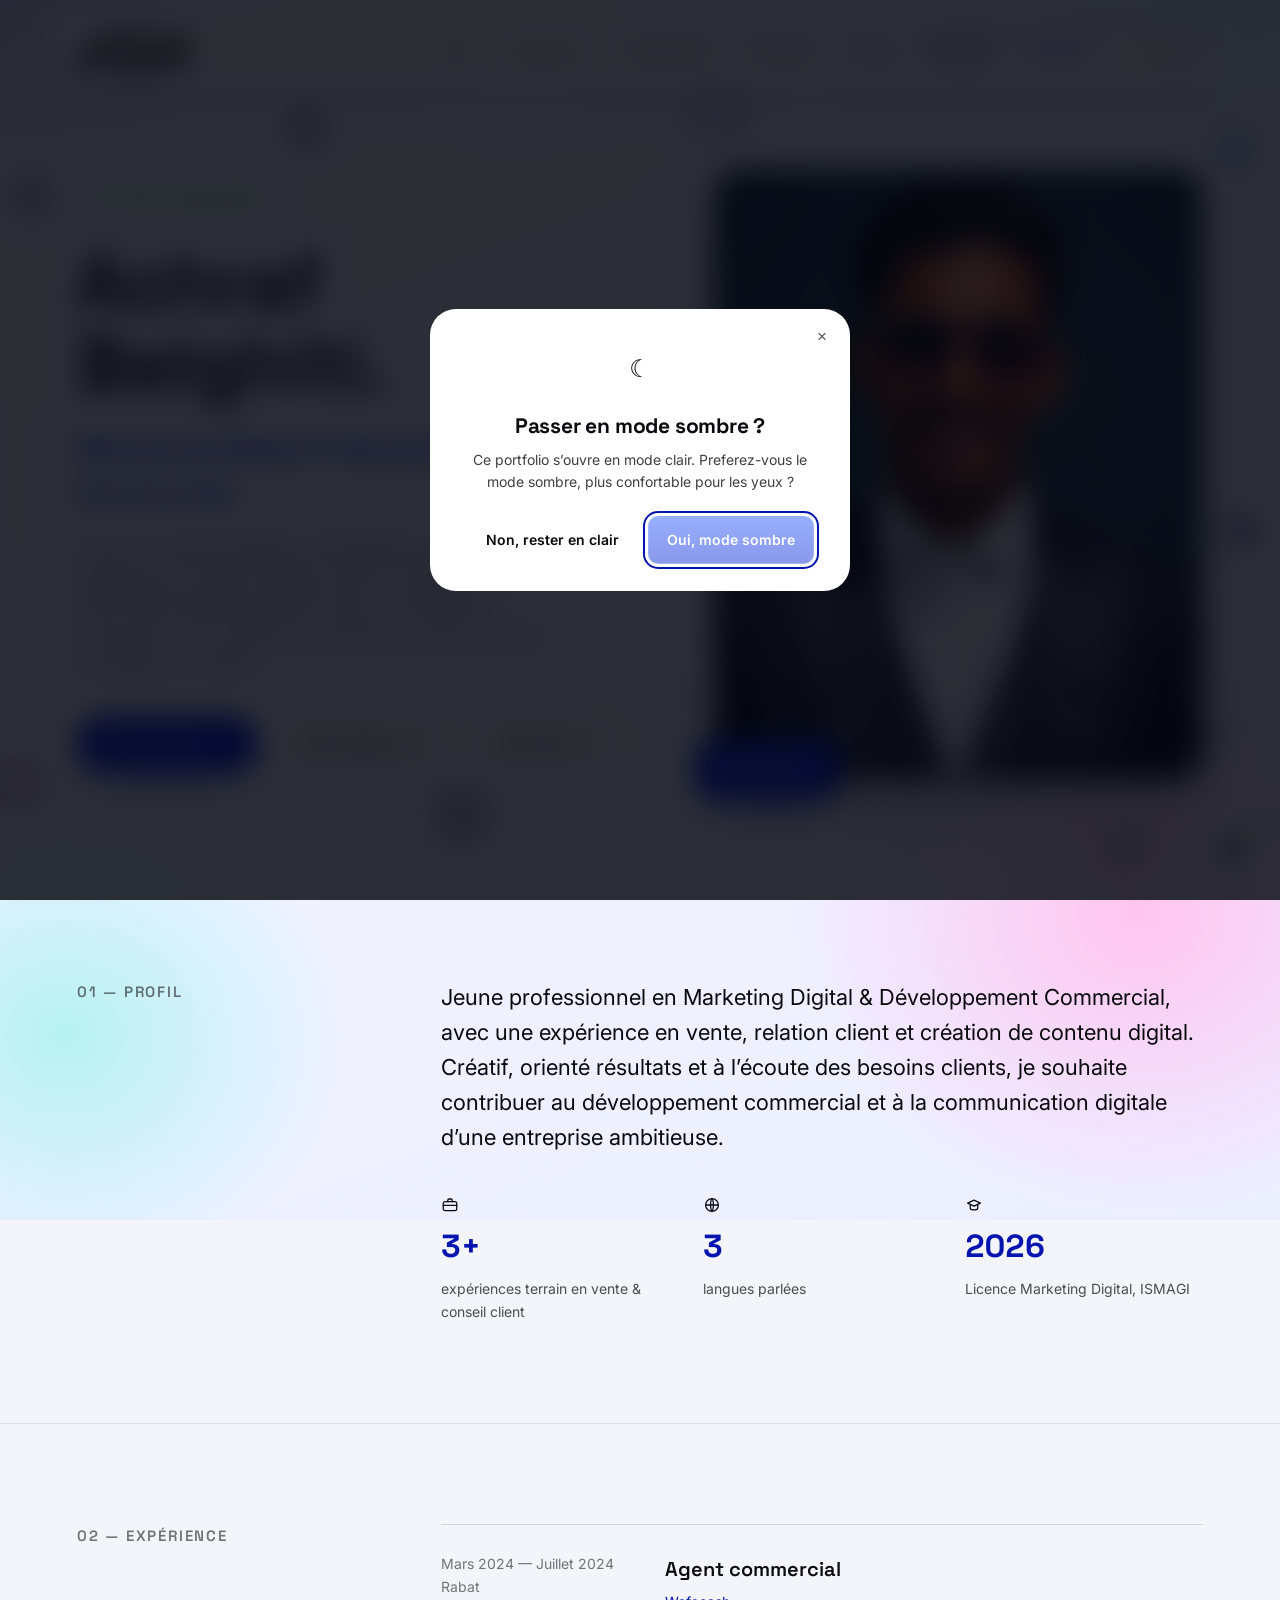
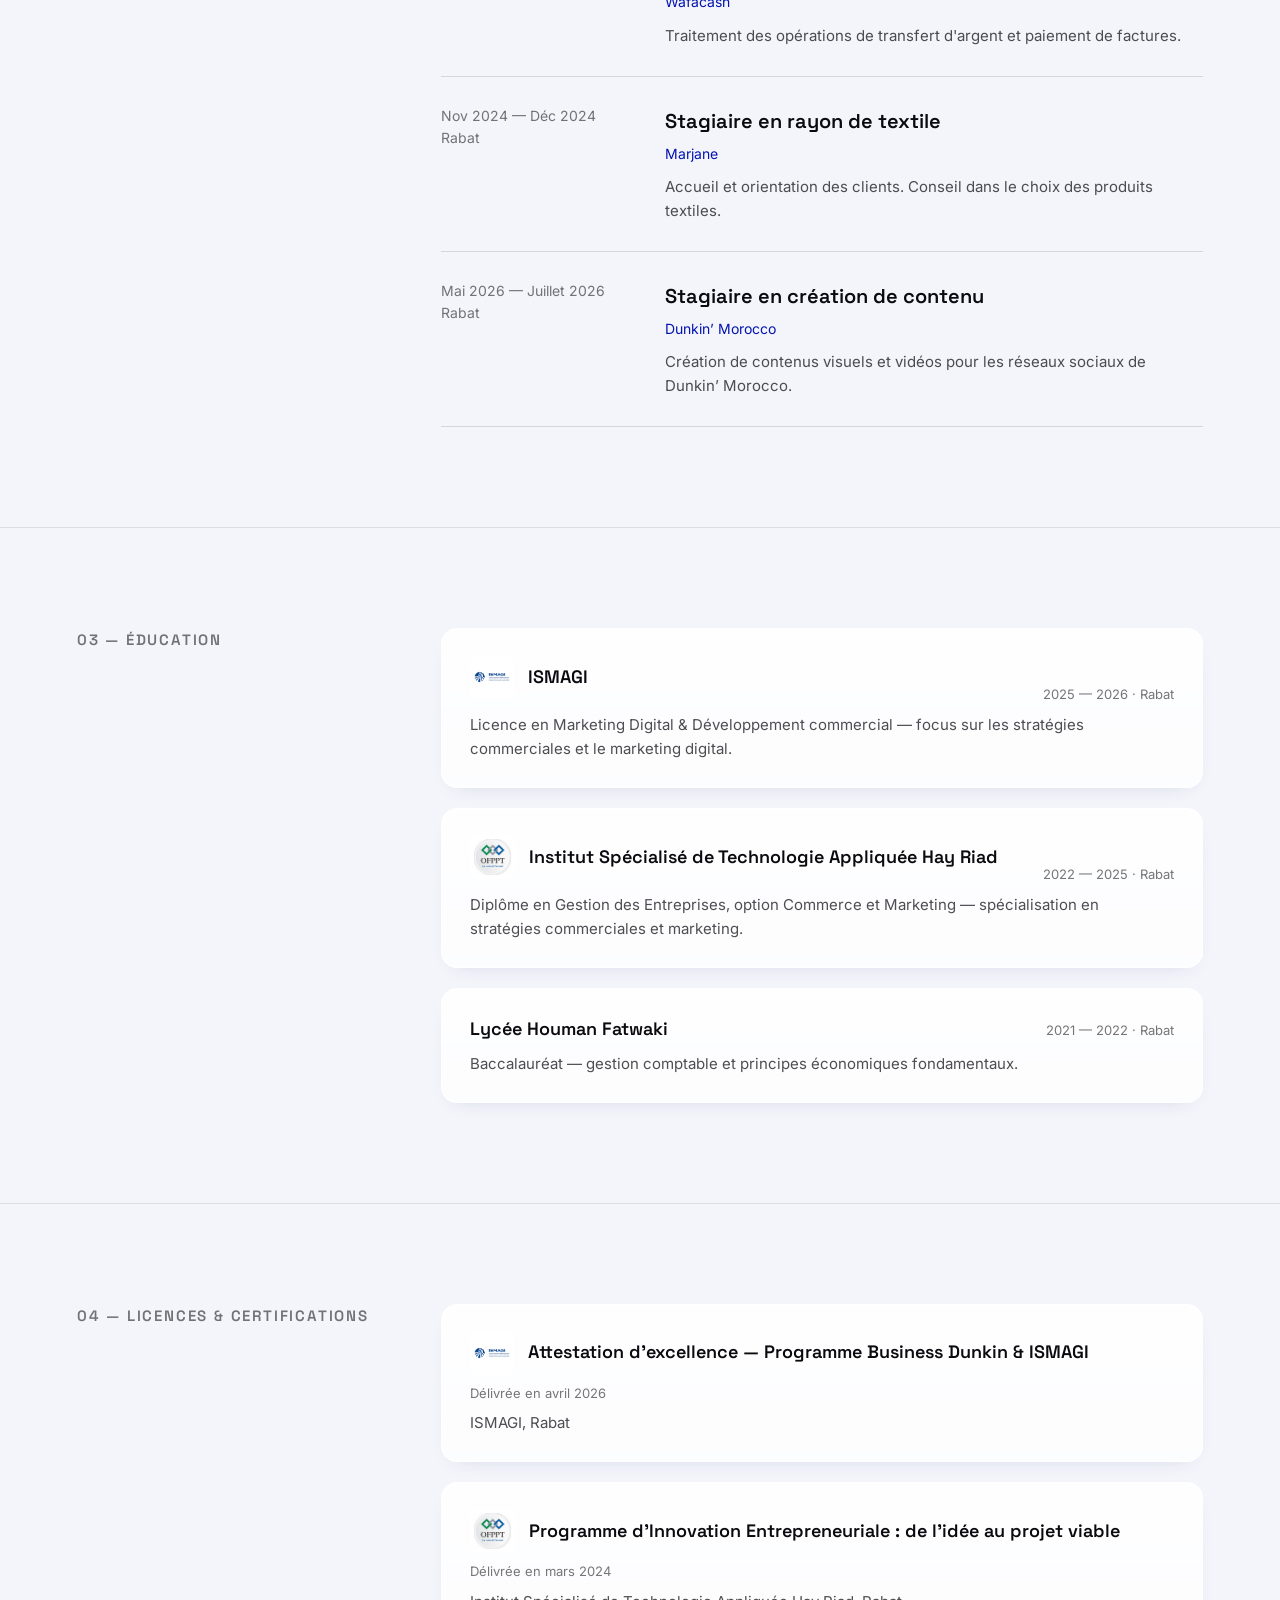
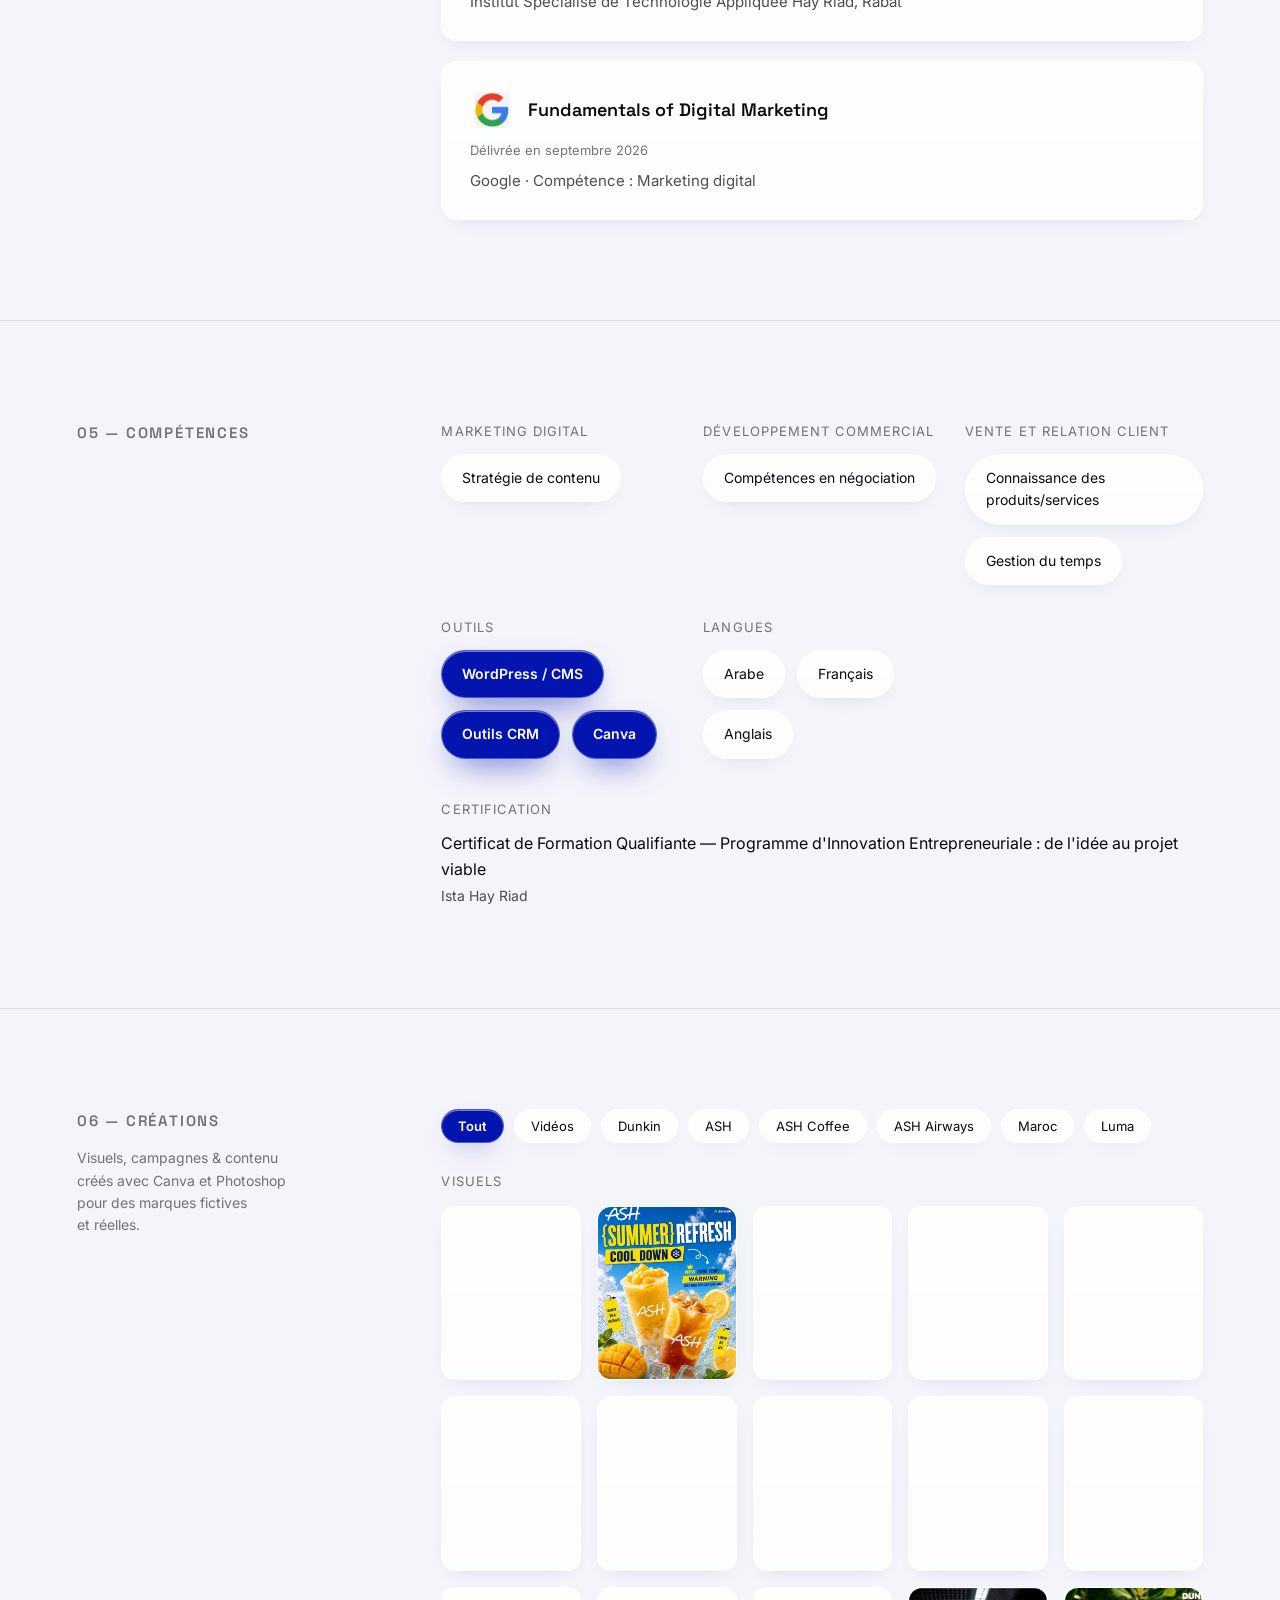
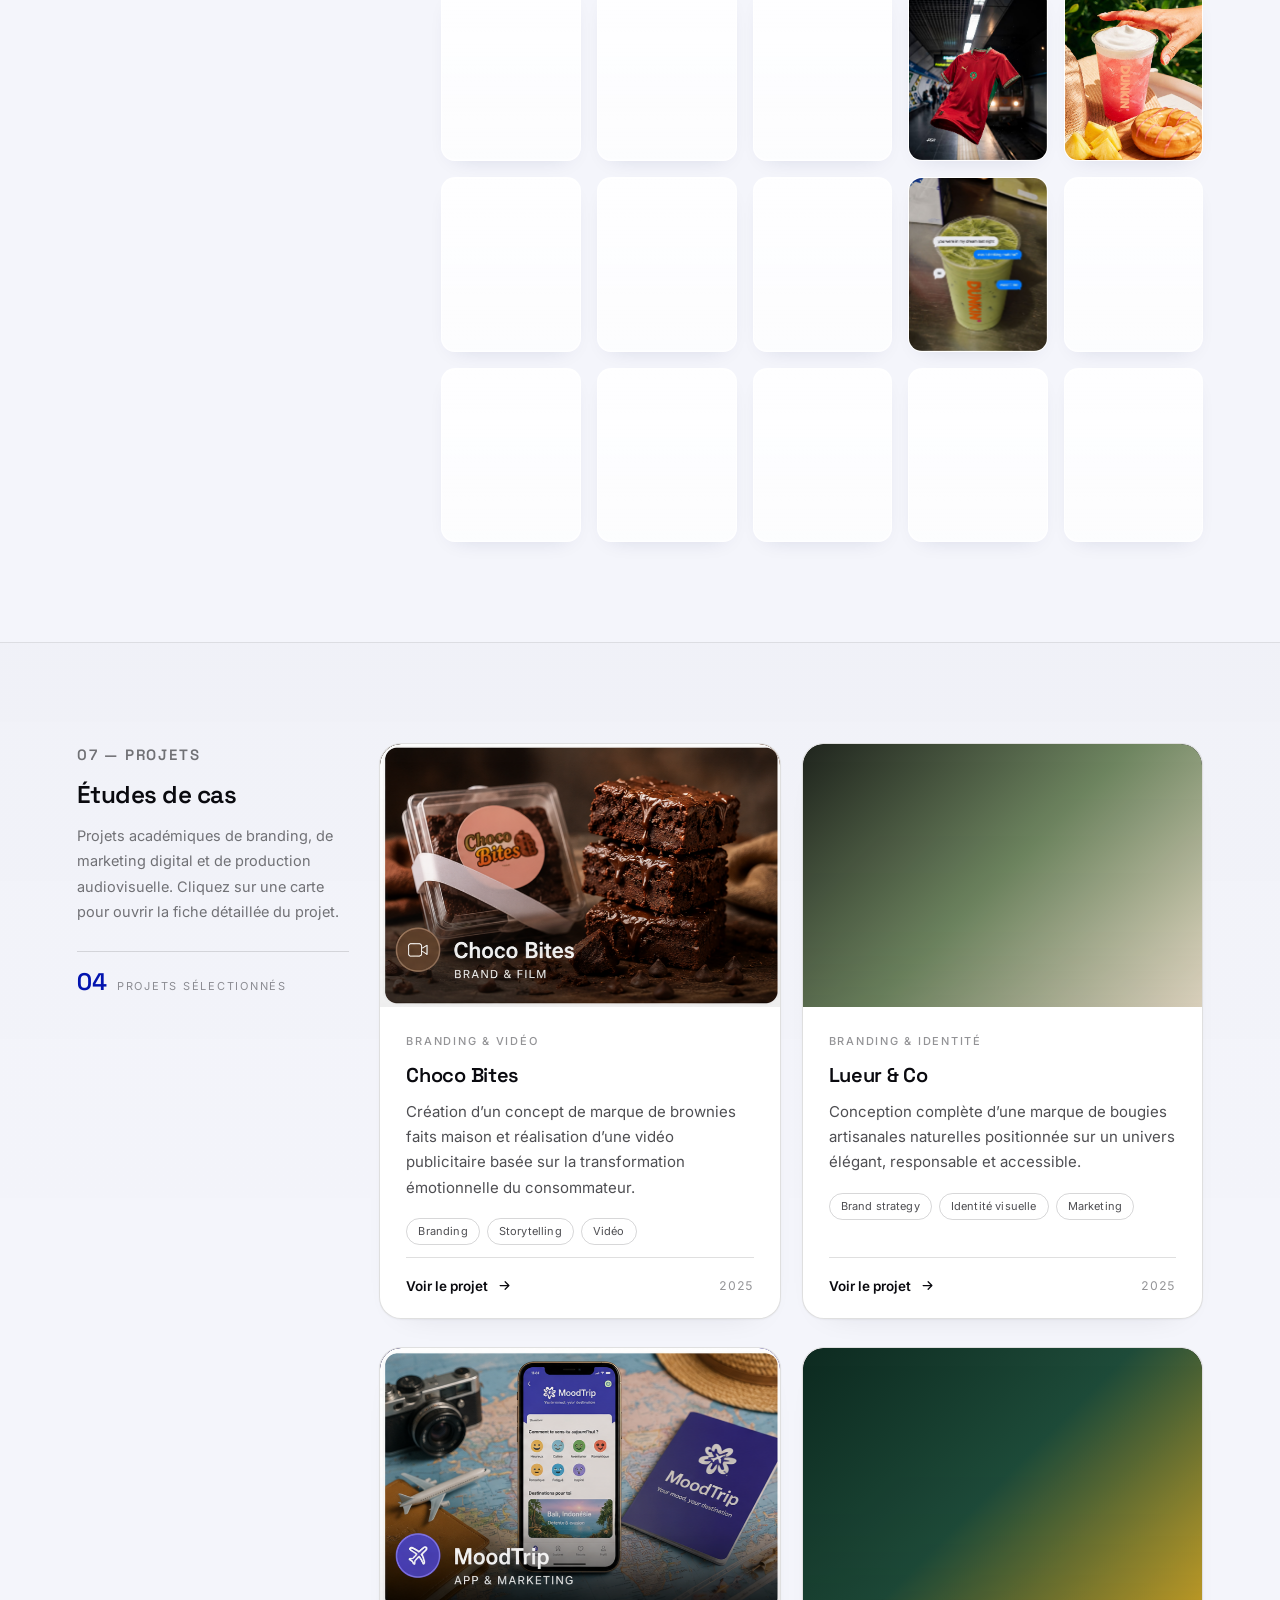
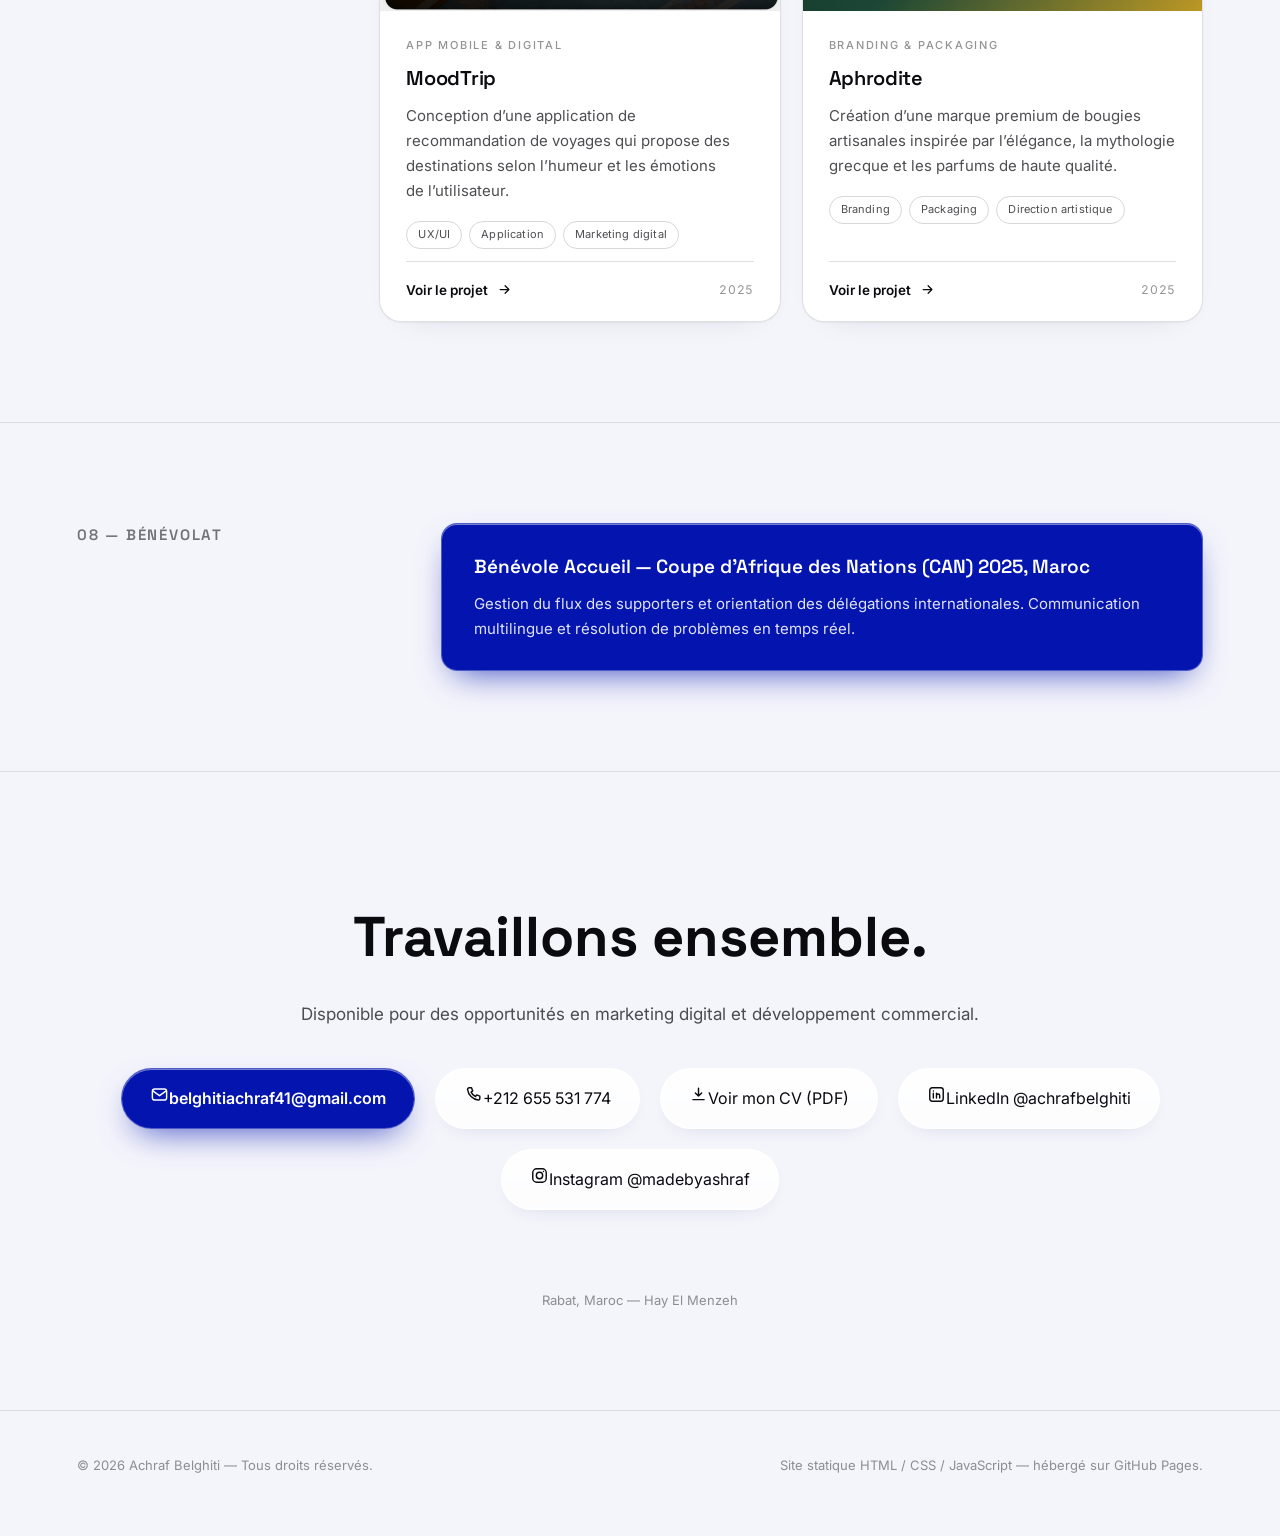
==== commit a0d22fe0: "Add BorderGlow hover effect to hero portrait" ====
--- a/index.html
+++ b/index.html
@@ -13,6 +13,8 @@
   <link rel="stylesheet" href="./css/perf.css">
 <link rel="stylesheet" href="./css/floating-icons.css">
 <script src="./js/floating-icons.js" defer></script>
+<link rel="stylesheet" href="./css/border-glow.css">
+<script src="./js/border-glow.js" defer></script>
   <script>try{document.documentElement.setAttribute('data-theme', localStorage.getItem('ab-theme')||'light');}catch(e){}</script>
 
   <meta name="author" content="Achraf Belghiti">
@@ -84,8 +86,11 @@
     </div>
 
     <div class="hero-media" data-reveal="zoom" style="position:relative; animation:fadeUp 0.9s ease 0.1s both;">
-      <div class="hero-frame" style="aspect-ratio: 4/5; border-radius: 24px; border: 1px solid var(--bd1); position: relative; overflow: hidden">
-        <img src="./images/portrait/portrait.jpg" alt="Achraf Belghiti" width="900" height="1125" style="width:100%; height:100%; object-fit:cover; display:block;" decoding="async" loading="eager" fetchpriority="high">
+      <div class="hero-frame border-glow-card" data-edge-sensitivity="30" data-glow-color="40 80 80" data-background-color="#120F17" data-border-radius="28" data-glow-radius="40" data-glow-intensity="1.0" data-cone-spread="25" data-animated="false" data-colors="#c084fc,#f472b6,#38bdf8" style="position: relative;">
+        <span class="edge-light"></span>
+        <div class="border-glow-inner">
+          <img src="./images/portrait/portrait.jpg" alt="Achraf Belghiti" width="900" height="1125" style="width:100%; height:100%; object-fit:cover; display:block;" decoding="async" loading="eager" fetchpriority="high">
+        </div>
       </div>
       <div class="hero-tag lift" style="position:absolute; bottom:-18px; left:-18px; background:#0314af; color:#ffffff; padding:16px 22px; border-radius:16px; font-family:'Space Grotesk',sans-serif; font-weight:700; font-size:15px; box-shadow:0 20px 40px rgba(0,0,0,0.4);">
         Rabat, Maroc
--- a/css/border-glow.css
+++ b/css/border-glow.css
@@ -0,0 +1,168 @@
+/* BorderGlow (React Bits, JS-CSS variant) — ported to vanilla CSS.
+   Source: https://reactbits.dev/components/border-glow
+   Registry: https://reactbits.dev/r/BorderGlow-JS-CSS.json */
+
+.border-glow-card {
+  --edge-proximity: 0;
+  --cursor-angle: 45deg;
+  --edge-sensitivity: 30;
+  --color-sensitivity: calc(var(--edge-sensitivity) + 20);
+  --border-radius: 28px;
+  --glow-padding: 40px;
+  --cone-spread: 25;
+
+  position: relative;
+  border-radius: var(--border-radius);
+  isolation: isolate;
+  transform: translate3d(0, 0, 0.01px);
+  display: grid;
+  border: 1px solid rgb(255 255 255 / 15%);
+  background: var(--card-bg, #120F17);
+  overflow: visible;
+  box-shadow:
+    rgba(0, 0, 0, 0.1) 0px 1px 2px,
+    rgba(0, 0, 0, 0.1) 0px 2px 4px,
+    rgba(0, 0, 0, 0.1) 0px 4px 8px,
+    rgba(0, 0, 0, 0.1) 0px 8px 16px,
+    rgba(0, 0, 0, 0.1) 0px 16px 32px,
+    rgba(0, 0, 0, 0.1) 0px 32px 64px;
+}
+
+.border-glow-card--light {
+  border-color: rgb(24 24 27 / 12%);
+  box-shadow:
+    rgb(24 24 27 / 4%) 0 1px 2px,
+    rgb(24 24 27 / 5%) 0 8px 24px;
+}
+
+.border-glow-card--light::after,
+.border-glow-card--light > .edge-light {
+  mix-blend-mode: normal;
+}
+
+.border-glow-card::before,
+.border-glow-card::after,
+.border-glow-card > .edge-light {
+  content: "";
+  position: absolute;
+  inset: 0;
+  border-radius: inherit;
+  transition: opacity 0.25s ease-out;
+  z-index: -1;
+}
+
+.border-glow-card:not(:hover):not(.sweep-active)::before,
+.border-glow-card:not(:hover):not(.sweep-active)::after,
+.border-glow-card:not(:hover):not(.sweep-active) > .edge-light {
+  opacity: 0;
+  transition: opacity 0.75s ease-in-out;
+}
+
+/* colored mesh-gradient border */
+.border-glow-card::before {
+  border: 1px solid transparent;
+  background:
+    linear-gradient(var(--card-bg, #120F17) 0 100%) padding-box,
+    linear-gradient(rgb(255 255 255 / 0%) 0% 100%) border-box,
+    var(--gradient-one, radial-gradient(at 80% 55%, hsla(268, 100%, 76%, 1) 0px, transparent 50%)) border-box,
+    var(--gradient-two, radial-gradient(at 69% 34%, hsla(349, 100%, 74%, 1) 0px, transparent 50%)) border-box,
+    var(--gradient-three, radial-gradient(at 8% 6%, hsla(136, 100%, 78%, 1) 0px, transparent 50%)) border-box,
+    var(--gradient-four, radial-gradient(at 41% 38%, hsla(192, 100%, 64%, 1) 0px, transparent 50%)) border-box,
+    var(--gradient-five, radial-gradient(at 86% 85%, hsla(186, 100%, 74%, 1) 0px, transparent 50%)) border-box,
+    var(--gradient-six, radial-gradient(at 82% 18%, hsla(52, 100%, 65%, 1) 0px, transparent 50%)) border-box,
+    var(--gradient-seven, radial-gradient(at 51% 4%, hsla(12, 100%, 72%, 1) 0px, transparent 50%)) border-box,
+    var(--gradient-base, linear-gradient(#c299ff 0 100%)) border-box;
+
+  opacity: calc((var(--edge-proximity) - var(--color-sensitivity)) / (100 - var(--color-sensitivity)));
+
+  mask-image:
+    conic-gradient(
+      from var(--cursor-angle) at center,
+      black calc(var(--cone-spread) * 1%),
+      transparent calc((var(--cone-spread) + 15) * 1%),
+      transparent calc((100 - var(--cone-spread) - 15) * 1%),
+      black calc((100 - var(--cone-spread)) * 1%)
+    );
+}
+
+/* colored mesh-gradient background fill near edges */
+.border-glow-card::after {
+  border: 1px solid transparent;
+  background:
+    var(--gradient-one, radial-gradient(at 80% 55%, hsla(268, 100%, 76%, 1) 0px, transparent 50%)) padding-box,
+    var(--gradient-two, radial-gradient(at 69% 34%, hsla(349, 100%, 74%, 1) 0px, transparent 50%)) padding-box,
+    var(--gradient-three, radial-gradient(at 8% 6%, hsla(136, 100%, 78%, 1) 0px, transparent 50%)) padding-box,
+    var(--gradient-four, radial-gradient(at 41% 38%, hsla(192, 100%, 64%, 1) 0px, transparent 50%)) padding-box,
+    var(--gradient-five, radial-gradient(at 86% 85%, hsla(186, 100%, 74%, 1) 0px, transparent 50%)) padding-box,
+    var(--gradient-six, radial-gradient(at 82% 18%, hsla(52, 100%, 65%, 1) 0px, transparent 50%)) padding-box,
+    var(--gradient-seven, radial-gradient(at 51% 4%, hsla(12, 100%, 72%, 1) 0px, transparent 50%)) padding-box,
+    var(--gradient-base, linear-gradient(#c299ff 0 100%)) padding-box;
+
+  mask-image:
+    linear-gradient(to bottom, black, black),
+    radial-gradient(ellipse at 50% 50%, black 40%, transparent 65%),
+    radial-gradient(ellipse at 66% 66%, black 5%, transparent 40%),
+    radial-gradient(ellipse at 33% 33%, black 5%, transparent 40%),
+    radial-gradient(ellipse at 66% 33%, black 5%, transparent 40%),
+    radial-gradient(ellipse at 33% 66%, black 5%, transparent 40%),
+    conic-gradient(from var(--cursor-angle) at center, transparent 5%, black 15%, black 85%, transparent 95%);
+
+  mask-composite: subtract, add, add, add, add, add;
+  opacity: calc(var(--fill-opacity, 0.5) * (var(--edge-proximity) - var(--color-sensitivity)) / (100 - var(--color-sensitivity)));
+  mix-blend-mode: soft-light;
+}
+
+/* outer glow layer */
+.border-glow-card > .edge-light {
+  inset: calc(var(--glow-padding) * -1);
+  pointer-events: none;
+  z-index: 1;
+
+  mask-image:
+    conic-gradient(
+      from var(--cursor-angle) at center, black 2.5%, transparent 10%, transparent 90%, black 97.5%
+    );
+
+  opacity: calc((var(--edge-proximity) - var(--edge-sensitivity)) / (100 - var(--edge-sensitivity)));
+  mix-blend-mode: plus-lighter;
+}
+
+.border-glow-card > .edge-light::before {
+  content: "";
+  position: absolute;
+  inset: var(--glow-padding);
+  border-radius: inherit;
+  box-shadow:
+    inset 0 0 0 1px var(--glow-color, hsl(40deg 80% 80% / 100%)),
+    inset 0 0 1px 0 var(--glow-color-60, hsl(40deg 80% 80% / 60%)),
+    inset 0 0 3px 0 var(--glow-color-50, hsl(40deg 80% 80% / 50%)),
+    inset 0 0 6px 0 var(--glow-color-40, hsl(40deg 80% 80% / 40%)),
+    inset 0 0 15px 0 var(--glow-color-30, hsl(40deg 80% 80% / 30%)),
+    inset 0 0 25px 2px var(--glow-color-20, hsl(40deg 80% 80% / 20%)),
+    inset 0 0 50px 2px var(--glow-color-10, hsl(40deg 80% 80% / 10%)),
+    0 0 1px 0 var(--glow-color-60, hsl(40deg 80% 80% / 60%)),
+    0 0 3px 0 var(--glow-color-50, hsl(40deg 80% 80% / 50%)),
+    0 0 6px 0 var(--glow-color-40, hsl(40deg 80% 80% / 40%)),
+    0 0 15px 0 var(--glow-color-30, hsl(40deg 80% 80% / 30%)),
+    0 0 25px 2px var(--glow-color-20, hsl(40deg 80% 80% / 20%)),
+    0 0 50px 2px var(--glow-color-10, hsl(40deg 80% 80% / 10%));
+}
+
+.border-glow-inner {
+  display: flex;
+  flex-direction: column;
+  position: relative;
+  overflow: auto;
+  z-index: 1;
+}
+
+/* Placement tweak for the portfolio hero photo frame */
+.hero-frame.border-glow-card {
+  overflow: visible;
+}
+
+.hero-frame.border-glow-card .border-glow-inner {
+  overflow: hidden;
+  border-radius: inherit;
+  aspect-ratio: 4 / 5;
+}
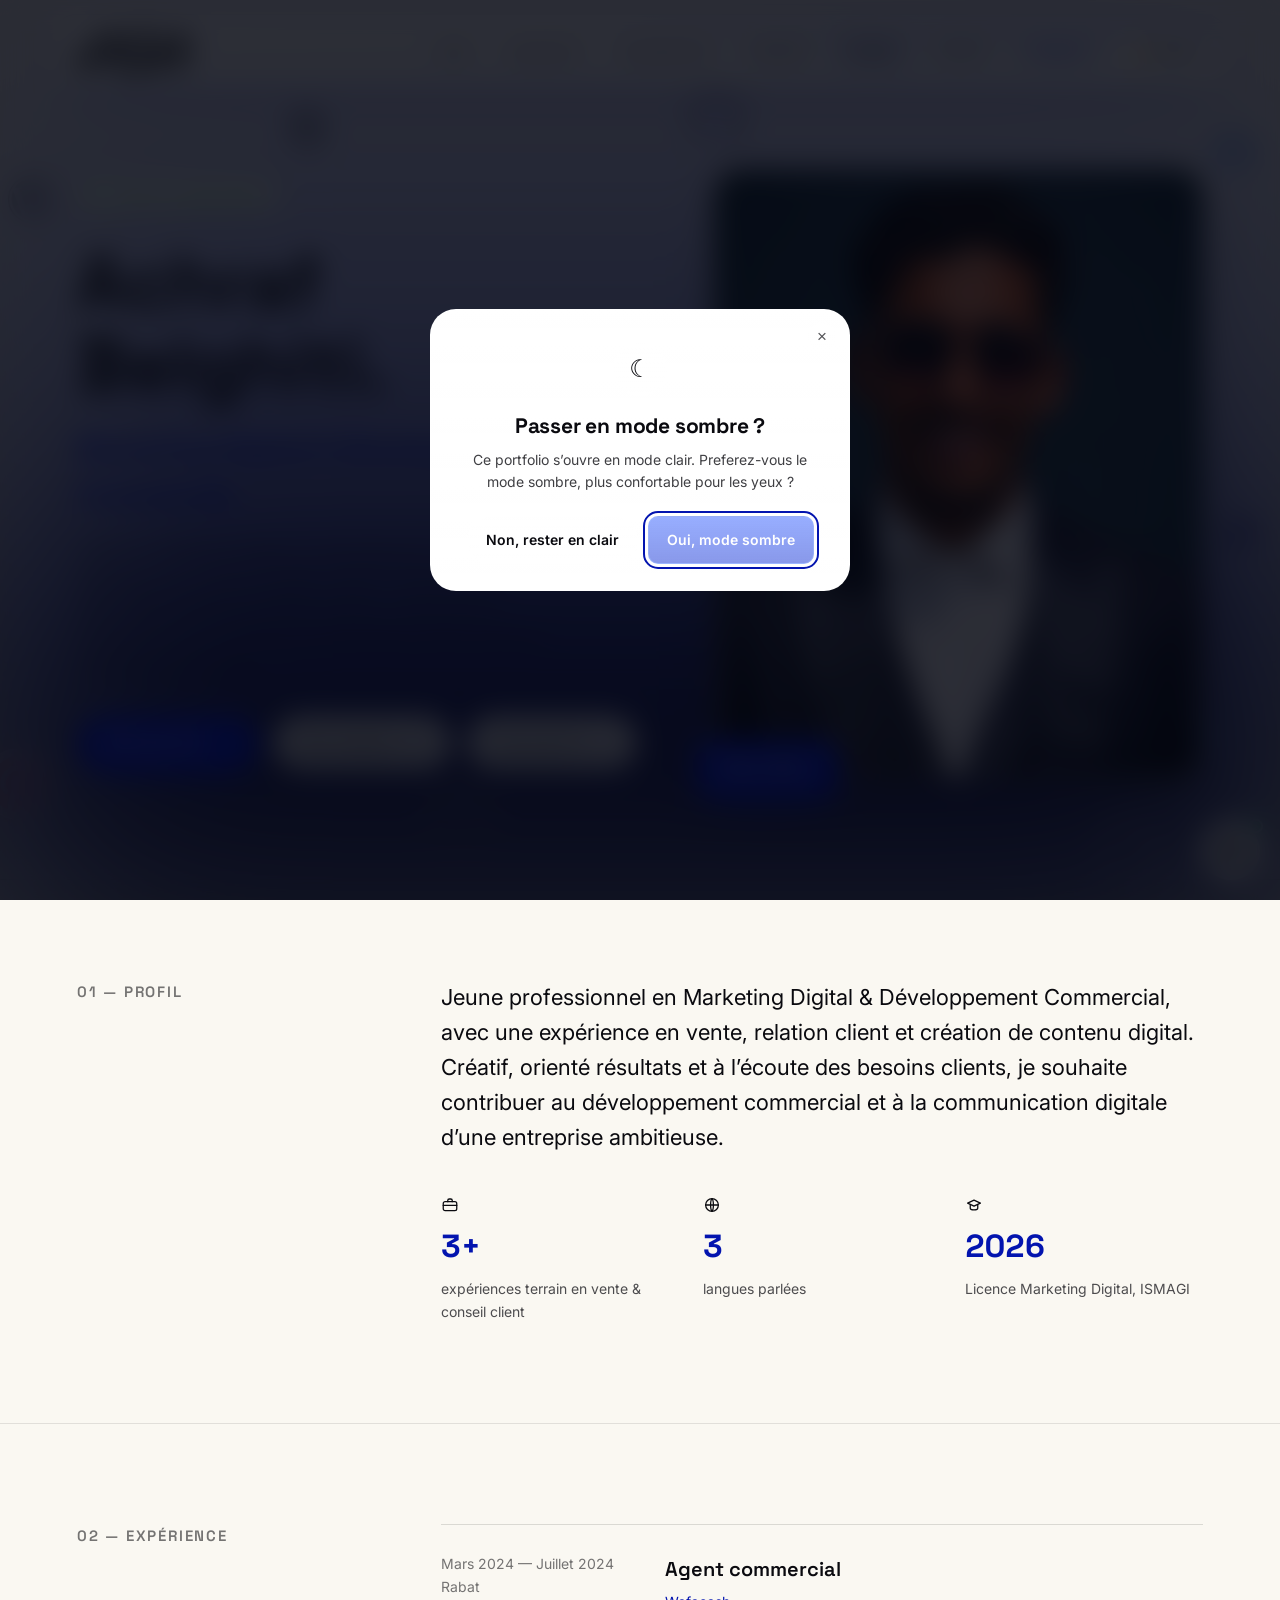
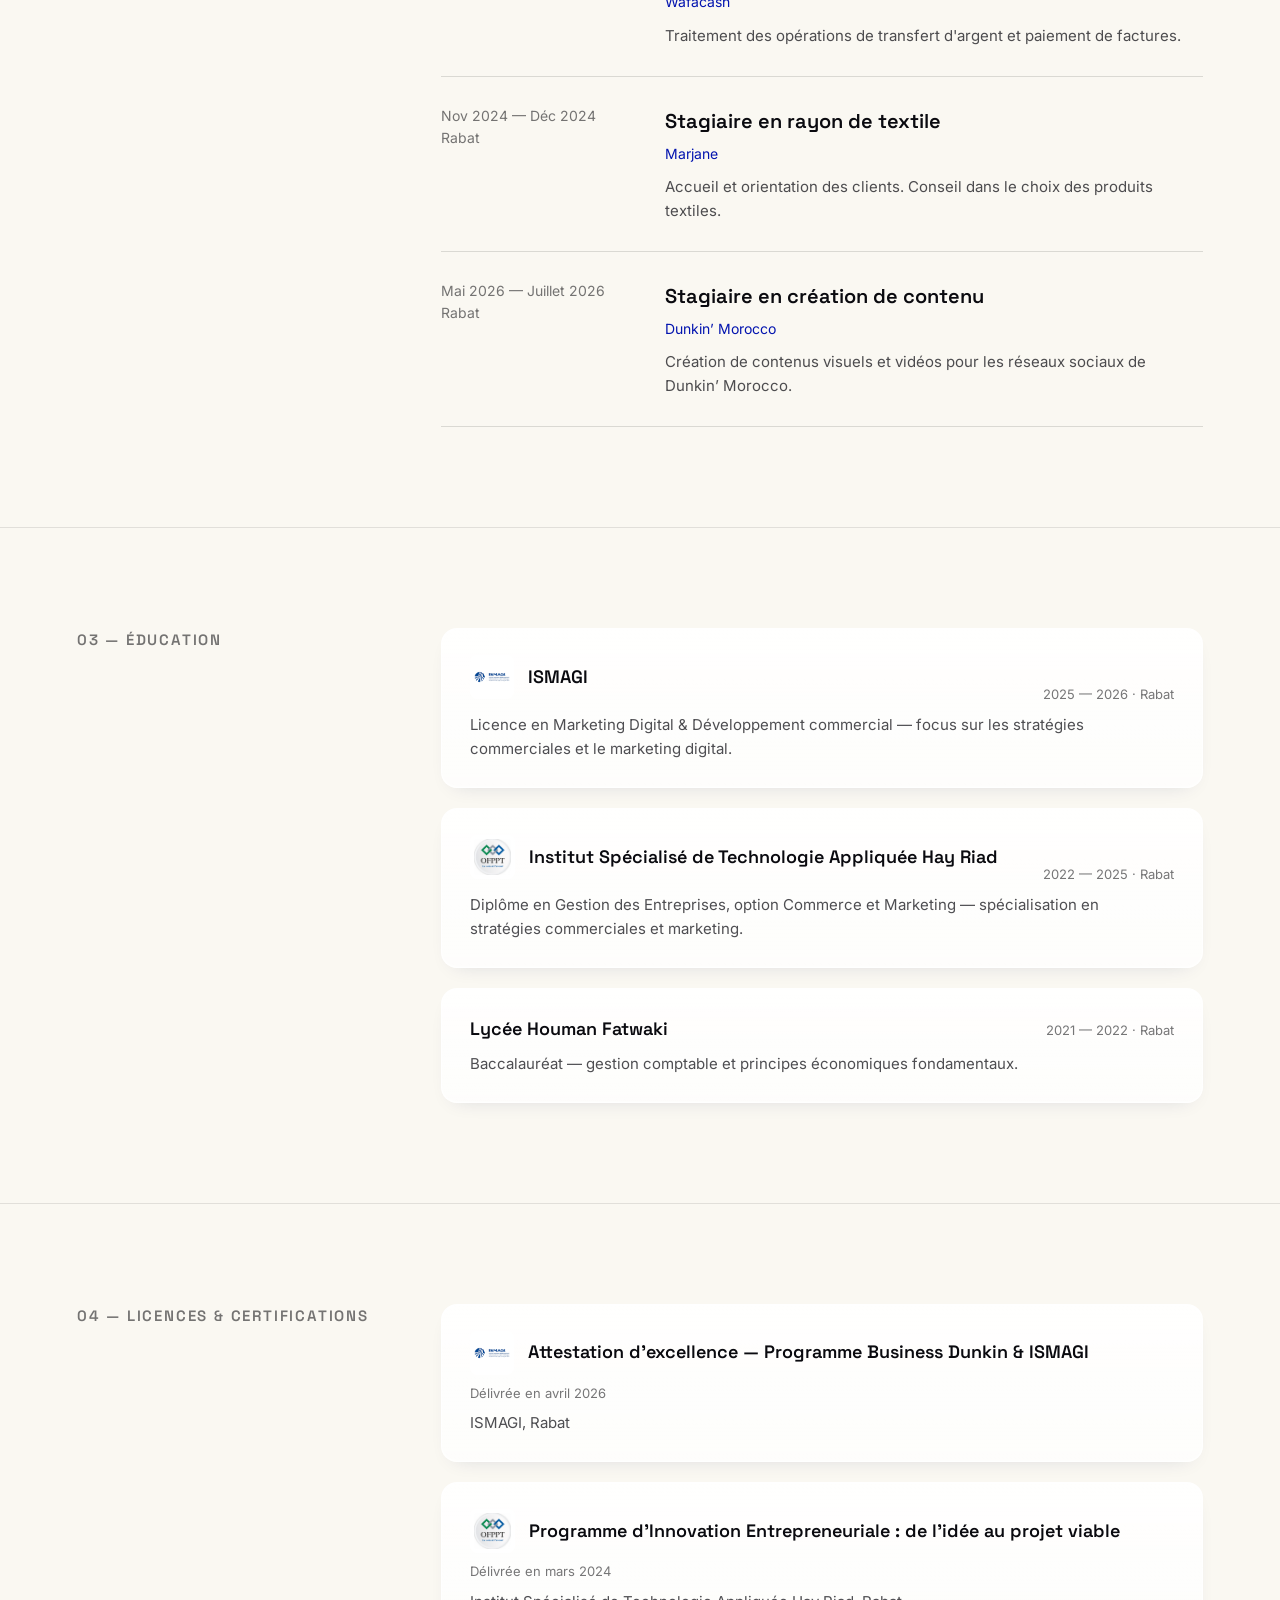
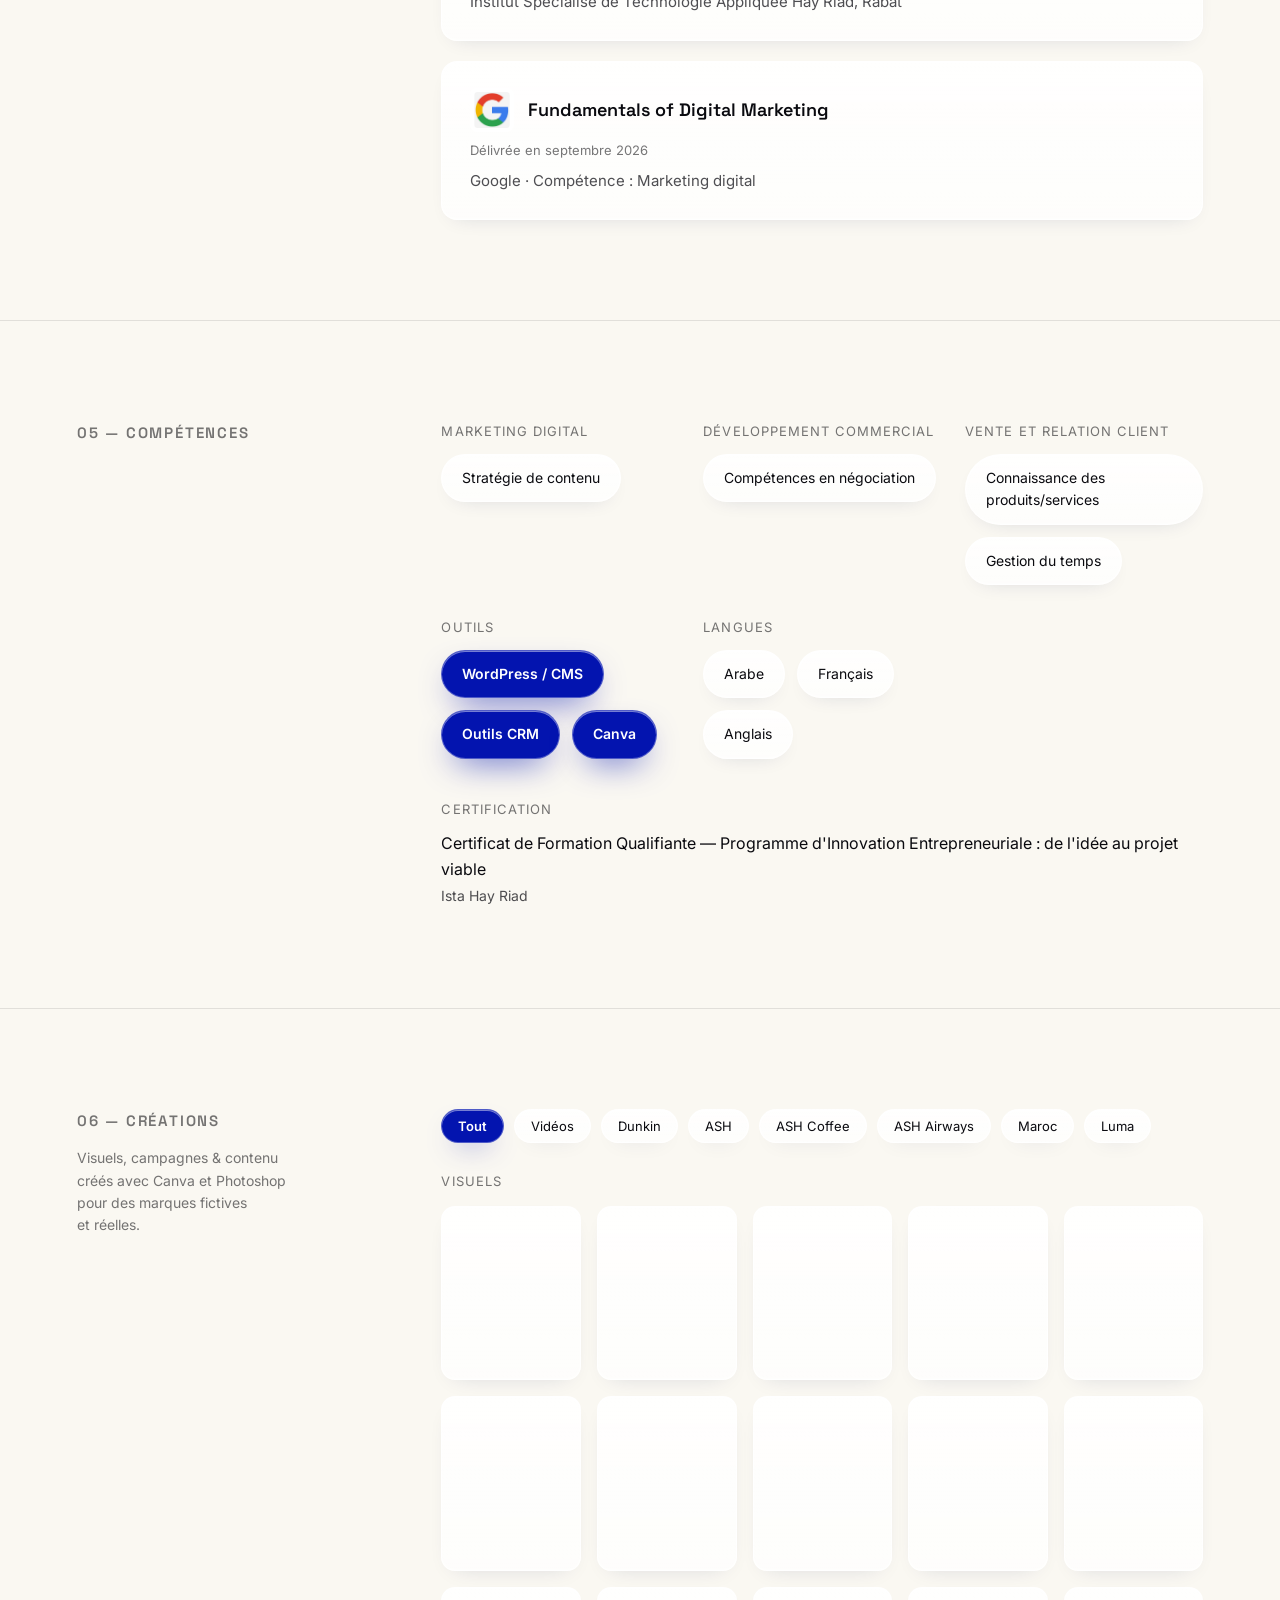
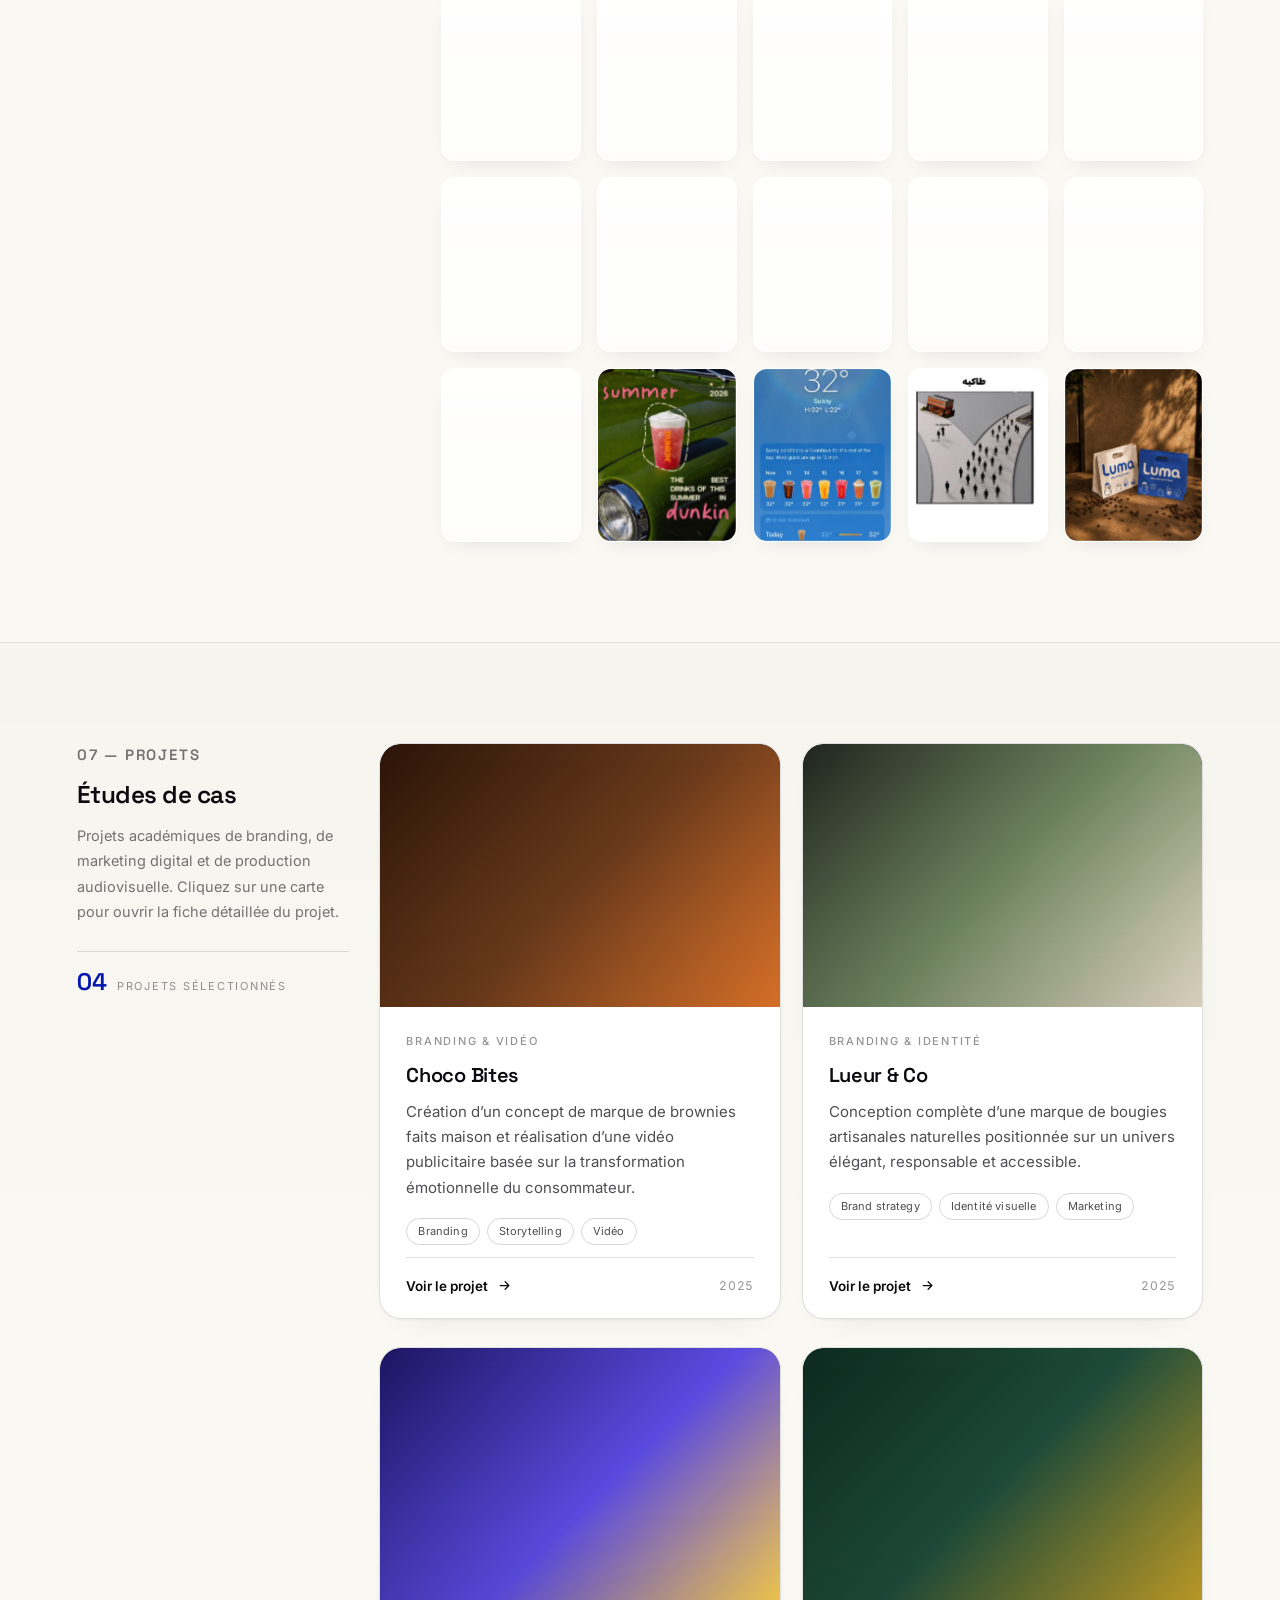
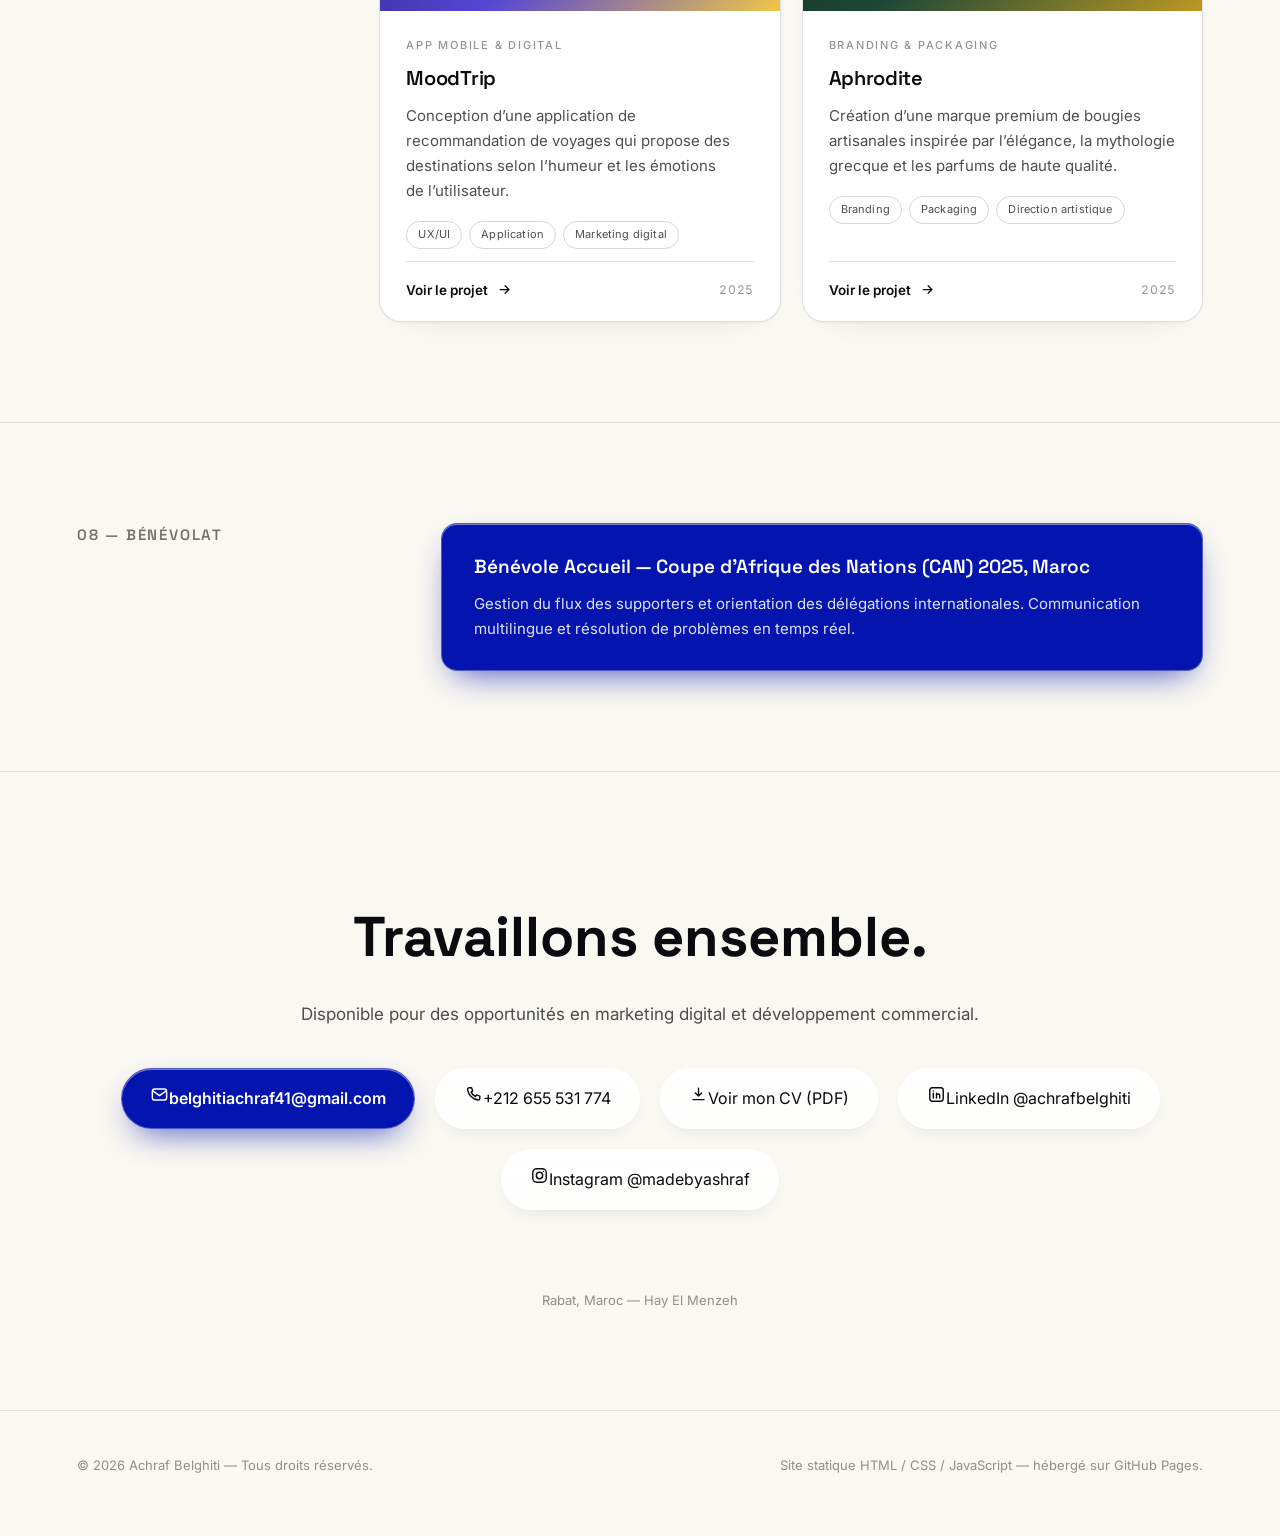
==== commit 73fb0ef1: "Add Midnight Sapphire aura background (light theme)" ====
--- a/index.html
+++ b/index.html
@@ -15,6 +15,7 @@
 <script src="./js/floating-icons.js" defer></script>
 <link rel="stylesheet" href="./css/border-glow.css">
 <script src="./js/border-glow.js" defer></script>
+<link rel="stylesheet" href="./css/aura-bg.css">
   <script>try{document.documentElement.setAttribute('data-theme', localStorage.getItem('ab-theme')||'light');}catch(e){}</script>
 
   <meta name="author" content="Achraf Belghiti">
@@ -32,6 +33,10 @@
 <noscript><style>.nav-links{display:flex!important;flex-wrap:wrap}.nav-toggle{display:none!important}.reveal,[data-reveal]{opacity:1!important;transform:none!important}.mnav{display:none!important}</style></noscript>
 </head>
 <body>
+<div class="aura-bg" aria-hidden="true">
+  <div class="aura-layer-1" aria-hidden="true"></div>
+  <div class="aura-layer-2" aria-hidden="true"></div>
+</div>
 
 <a class="visually-hidden" href="#about">Aller au contenu principal</a>
 <div class="site" style="background:var(--bg); color:var(--text); font-family:'Inter',system-ui,sans-serif; min-height:768px; max-width:1366px; width:100%; overflow-x:hidden; margin:0 auto; transition:background 0.35s ease, color 0.35s ease;">
--- a/css/aura-bg.css
+++ b/css/aura-bg.css
@@ -0,0 +1,67 @@
+/* Aura Gradient — "Midnight Sapphire"
+   Full-page atmospheric background using layered CSS blend modes.
+   Shown in LIGHT theme only — dark theme keeps its current look untouched. */
+
+/* Flat base color behind the blend layers, overriding the site's existing
+   light-theme background (mesh gradient / animated stripes) so the aura
+   composites cleanly, the way mix-blend-mode: multiply expects. Loaded
+   after style.css so this wins the cascade at equal specificity. */
+html[data-theme="light"] body {
+  background: #faf8f2 !important;
+  animation: none !important;
+}
+
+/* Neutralize the existing light-theme aurora halo + overlay so they don't
+   double up visually with the new aura layers below. */
+html[data-theme="light"] body::before,
+html[data-theme="light"] body::after {
+  opacity: 0 !important;
+}
+
+/* Dark theme: hide the aura entirely, nothing else changes. */
+html[data-theme="dark"] .aura-bg {
+  display: none;
+}
+
+.aura-bg {
+  position: fixed;
+  inset: 0;
+  overflow: hidden;
+  z-index: -1;
+  pointer-events: none;
+}
+
+.aura-layer-1,
+.aura-layer-2 {
+  position: absolute;
+  inset: 0;
+  mix-blend-mode: multiply;
+  pointer-events: none;
+  transform: translateZ(0);
+  will-change: transform;
+}
+
+.aura-layer-1 {
+  background: linear-gradient(rgba(0, 0, 0, 0) 0%, rgba(61, 90, 255, 0.12) 28%, rgb(255, 255, 255) 18%, rgb(45, 55, 135) 68%, rgb(20, 25, 60) 100%);
+  filter: blur(90px);
+}
+
+.aura-layer-2 {
+  background: linear-gradient(rgba(0, 0, 0, 0) 0%, rgba(61, 90, 255, 0.22) 34%, rgb(255, 255, 255) 66%, rgb(45, 55, 135) 82%, rgb(20, 25, 60) 100%);
+  filter: blur(90px);
+}
+
+/* Desktop: stronger blur, matching the spec's 130px value */
+@media (min-width: 900px) {
+  .aura-layer-1,
+  .aura-layer-2 {
+    filter: blur(130px);
+  }
+}
+
+@media (prefers-reduced-motion: reduce) {
+  .aura-layer-1,
+  .aura-layer-2 {
+    will-change: auto;
+  }
+}
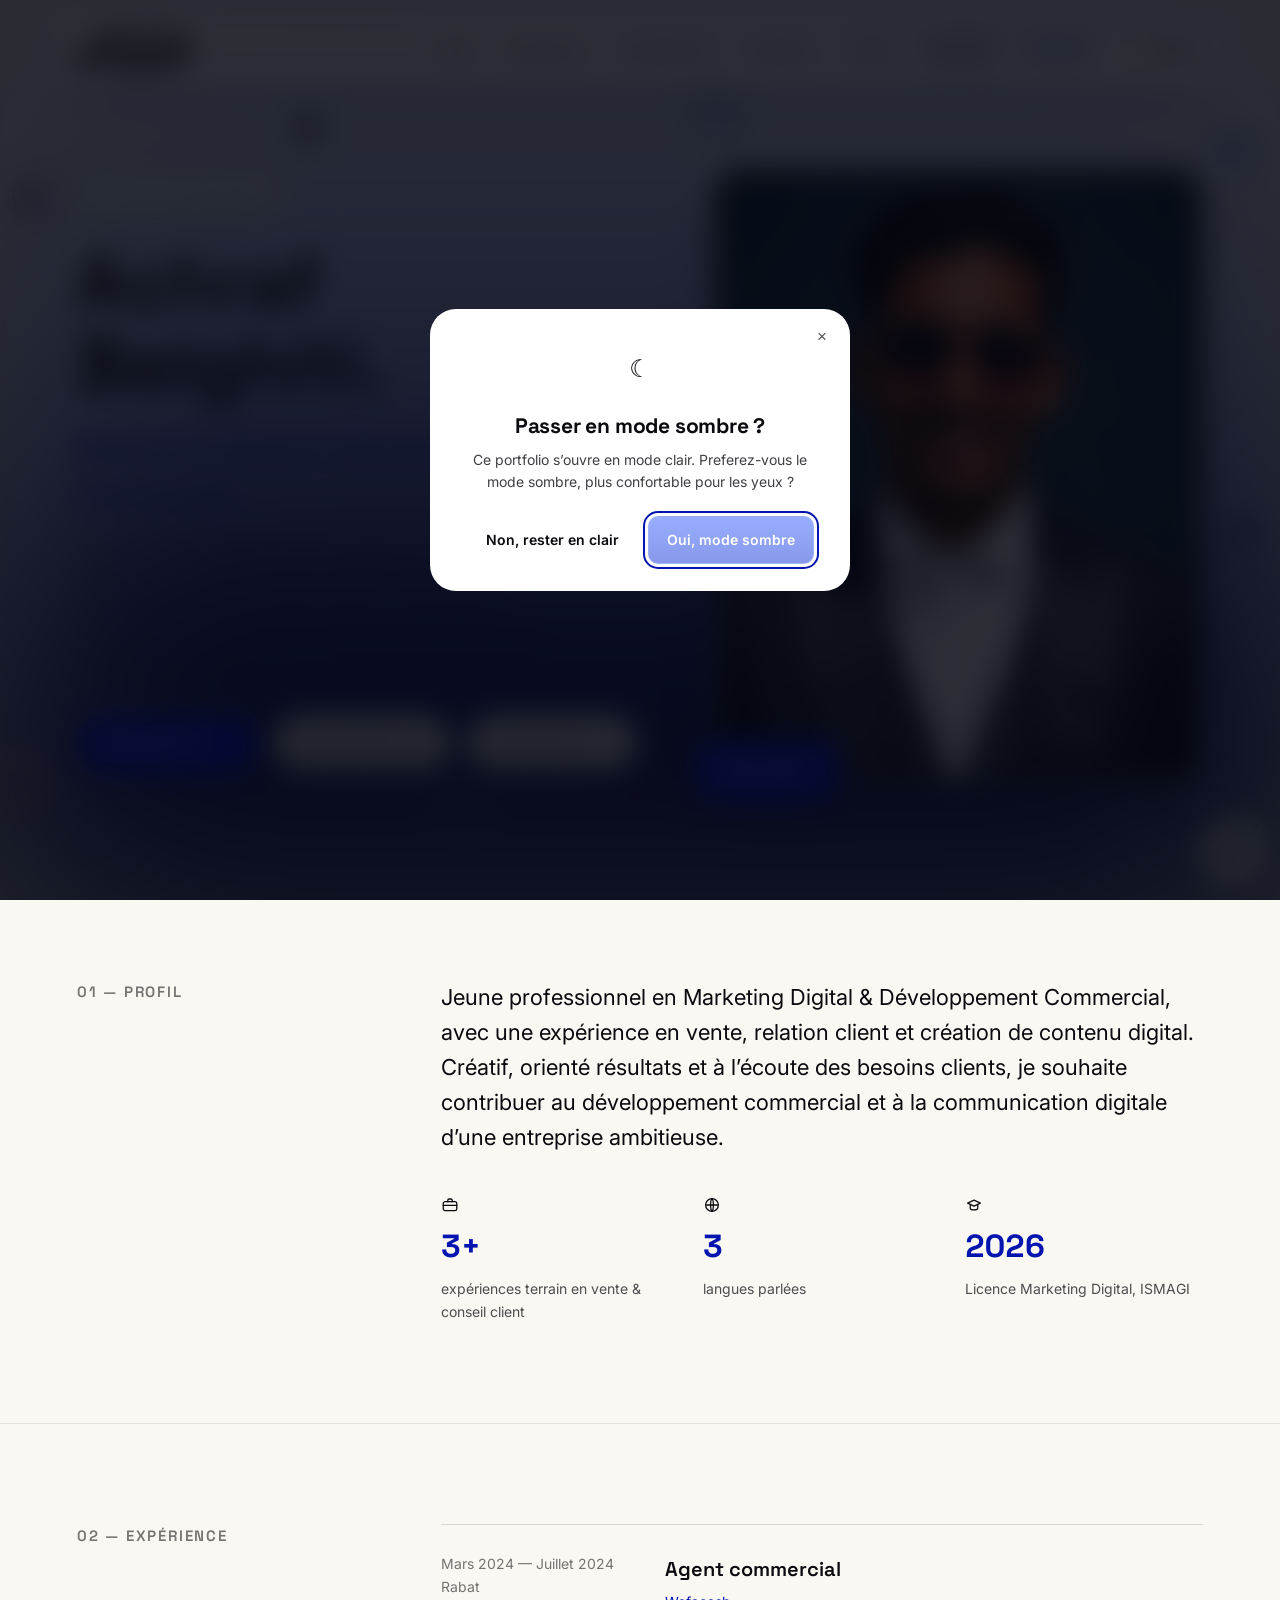
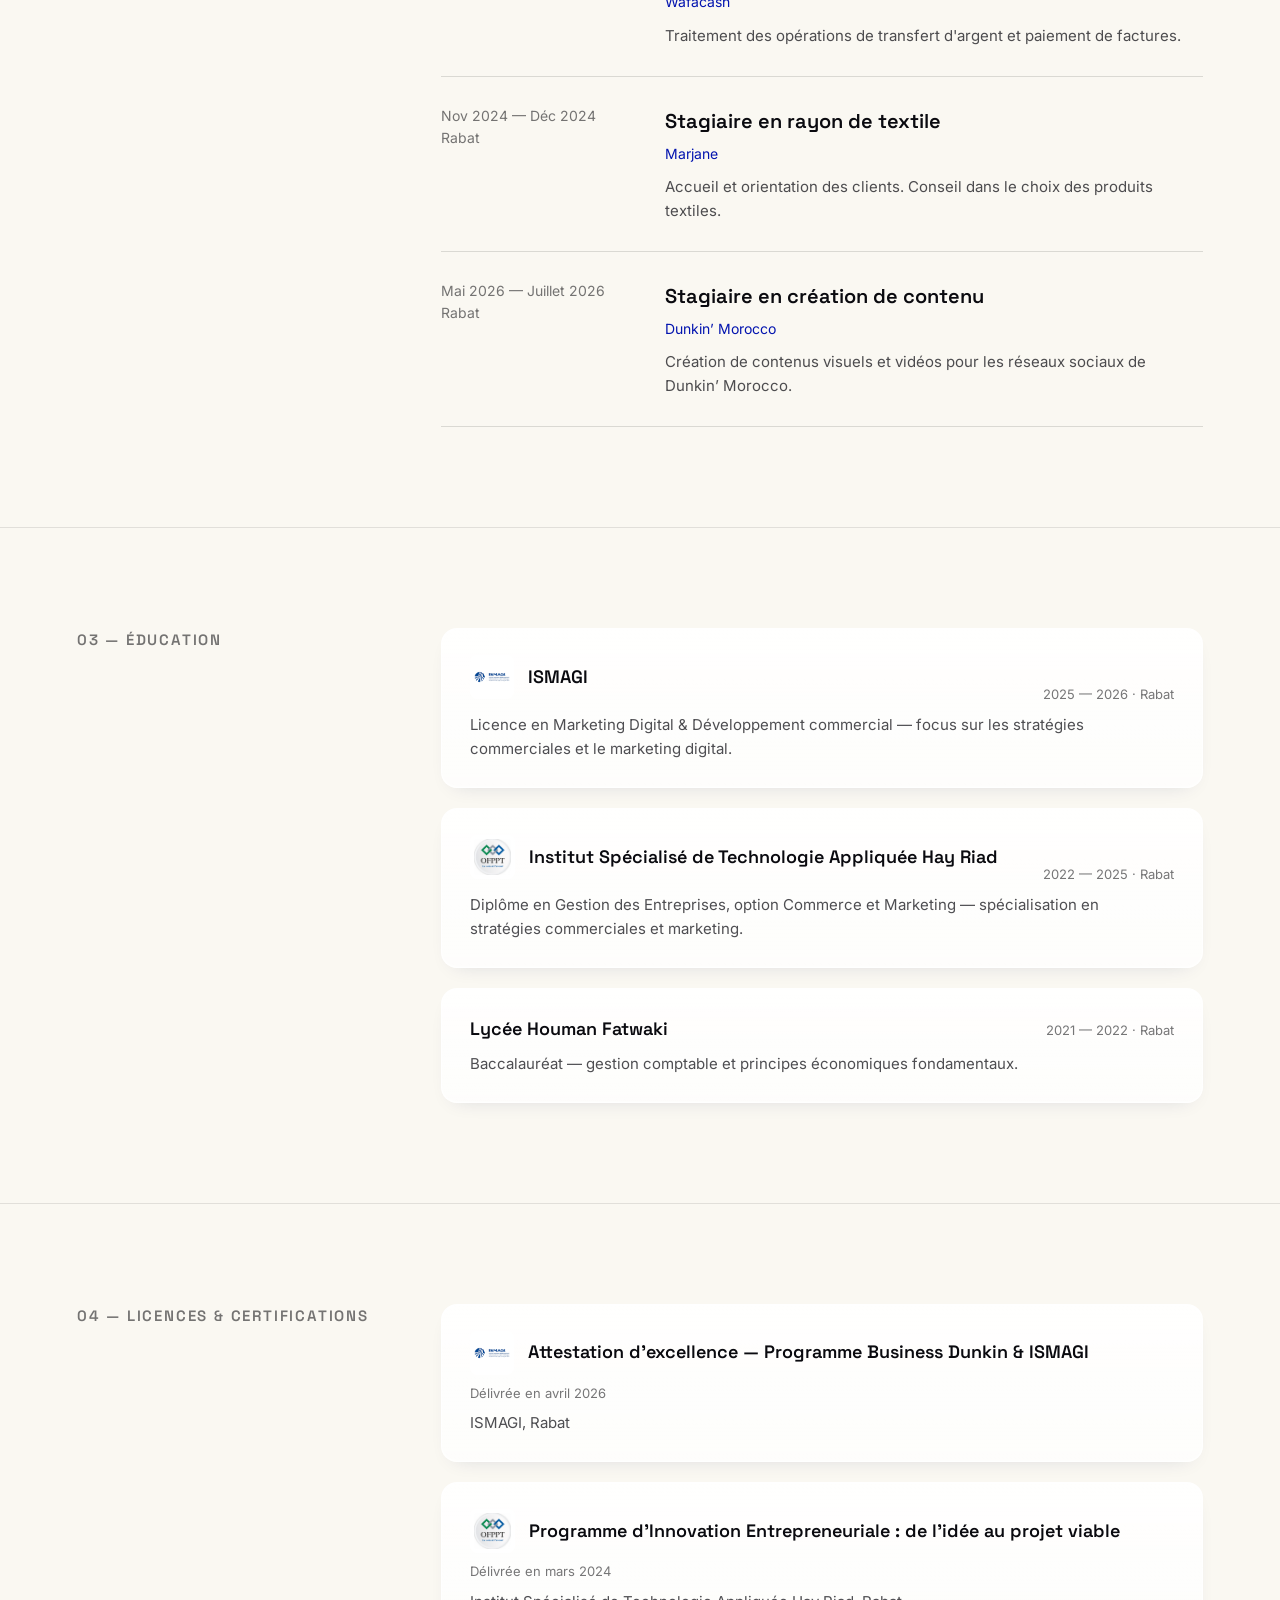
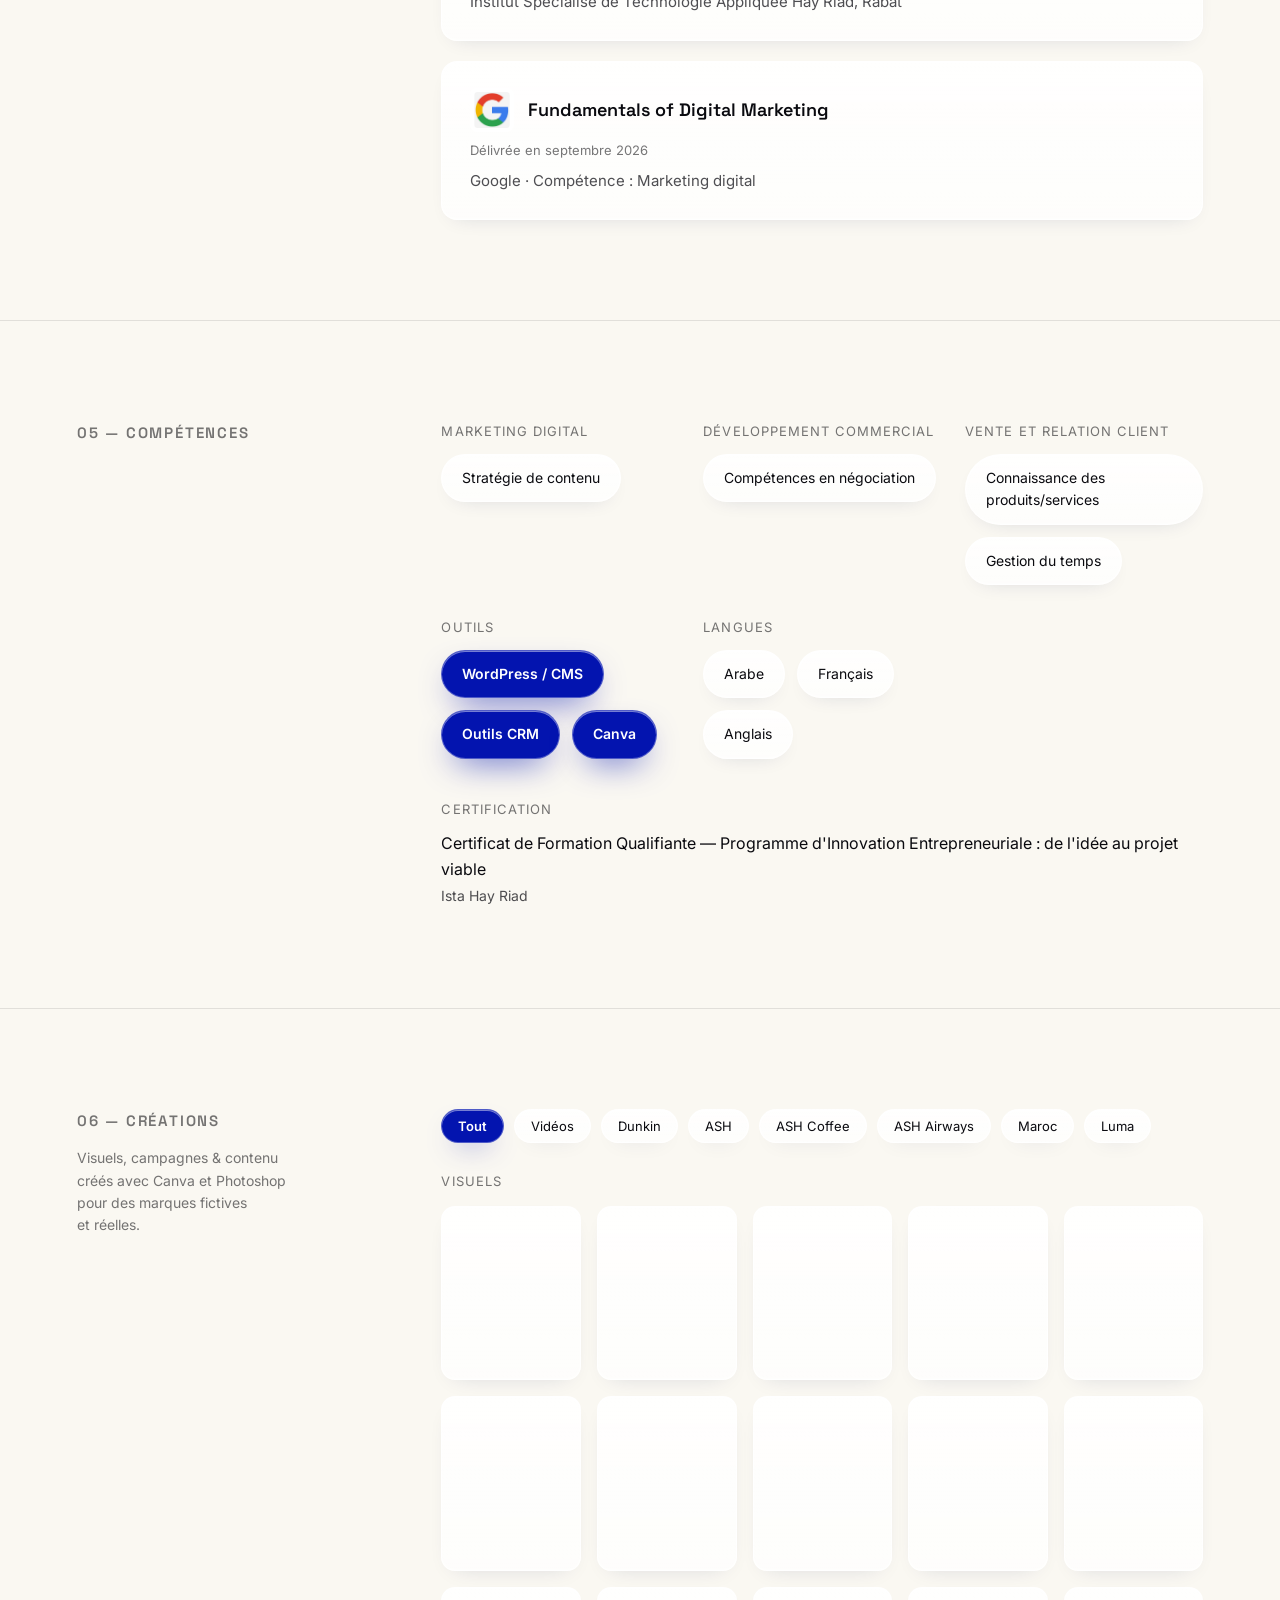
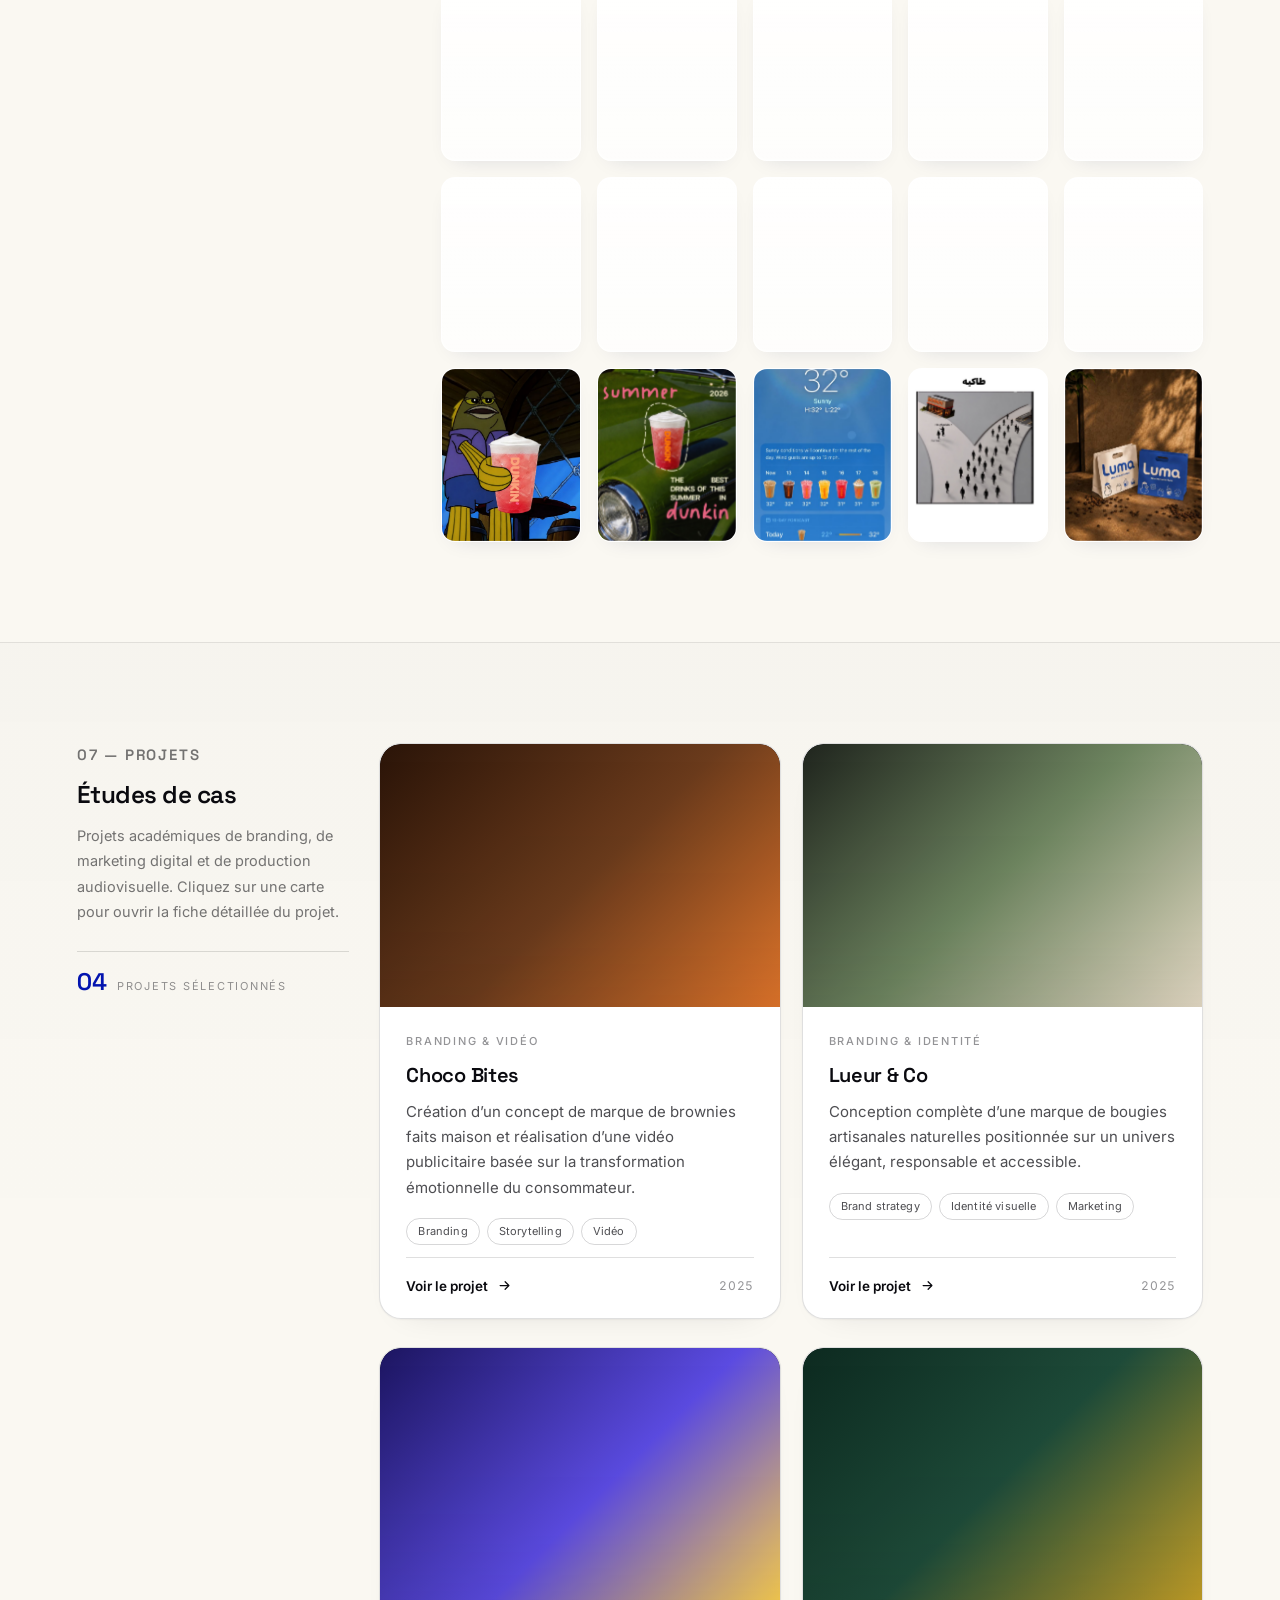
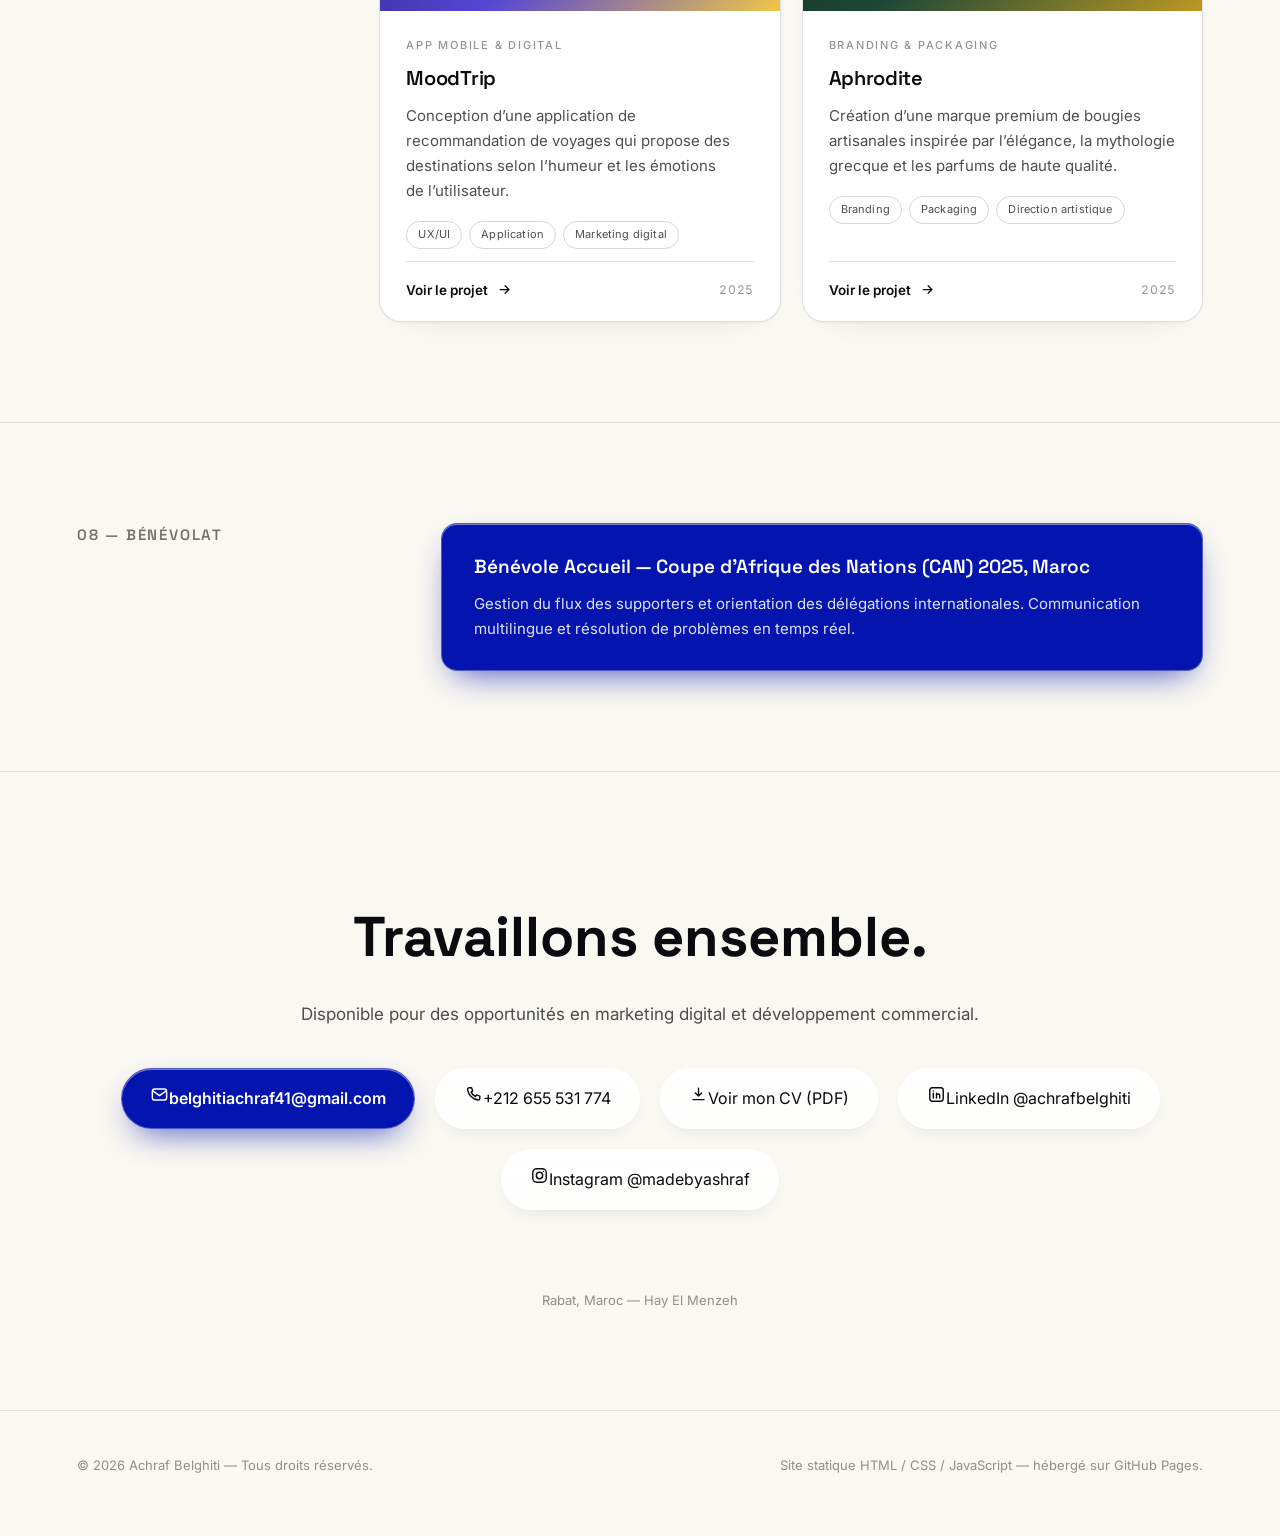
==== commit 2d1989ba: "Add Neon Ring aura background (dark theme)" ====
--- a/index.html
+++ b/index.html
@@ -36,6 +36,7 @@
 <div class="aura-bg" aria-hidden="true">
   <div class="aura-layer-1" aria-hidden="true"></div>
   <div class="aura-layer-2" aria-hidden="true"></div>
+  <div class="aura-layer-3" aria-hidden="true"></div>
 </div>
 
 <a class="visually-hidden" href="#about">Aller au contenu principal</a>
--- a/css/aura-bg.css
+++ b/css/aura-bg.css
@@ -1,6 +1,28 @@
-/* Aura Gradient — "Midnight Sapphire"
-   Full-page atmospheric background using layered CSS blend modes.
-   Shown in LIGHT theme only — dark theme keeps its current look untouched. */
+/* Aura Gradient backgrounds — layered CSS blend-mode auras.
+   Light theme: "Midnight Sapphire". Dark theme: "Neon Ring".
+   Each theme's own layers are used; nothing else about the theme changes. */
+
+.aura-bg {
+  position: fixed;
+  inset: 0;
+  overflow: hidden;
+  z-index: -1;
+  pointer-events: none;
+}
+
+.aura-layer-1,
+.aura-layer-2,
+.aura-layer-3 {
+  position: absolute;
+  inset: 0;
+  pointer-events: none;
+  transform: translateZ(0);
+  will-change: transform;
+}
+
+/* ==========================================================================
+   LIGHT THEME — "Midnight Sapphire"
+   ========================================================================== */
 
 /* Flat base color behind the blend layers, overriding the site's existing
    light-theme background (mesh gradient / animated stripes) so the aura
@@ -18,50 +40,85 @@
   opacity: 0 !important;
 }
 
-/* Dark theme: hide the aura entirely, nothing else changes. */
-html[data-theme="dark"] .aura-bg {
+html[data-theme="light"] .aura-layer-1 {
+  background: linear-gradient(rgba(0, 0, 0, 0) 0%, rgba(61, 90, 255, 0.12) 28%, rgb(255, 255, 255) 18%, rgb(45, 55, 135) 68%, rgb(20, 25, 60) 100%);
+  mix-blend-mode: multiply;
+  filter: blur(90px);
+}
+
+html[data-theme="light"] .aura-layer-2 {
+  background: linear-gradient(rgba(0, 0, 0, 0) 0%, rgba(61, 90, 255, 0.22) 34%, rgb(255, 255, 255) 66%, rgb(45, 55, 135) 82%, rgb(20, 25, 60) 100%);
+  mix-blend-mode: multiply;
+  filter: blur(90px);
+}
+
+/* Light theme's aura only uses 2 layers */
+html[data-theme="light"] .aura-layer-3 {
   display: none;
 }
 
-.aura-bg {
-  position: fixed;
-  inset: 0;
-  overflow: hidden;
-  z-index: -1;
-  pointer-events: none;
+@media (min-width: 900px) {
+  html[data-theme="light"] .aura-layer-1,
+  html[data-theme="light"] .aura-layer-2 {
+    filter: blur(130px);
+  }
 }
 
-.aura-layer-1,
-.aura-layer-2 {
-  position: absolute;
-  inset: 0;
-  mix-blend-mode: multiply;
-  pointer-events: none;
-  transform: translateZ(0);
-  will-change: transform;
+/* ==========================================================================
+   DARK THEME — "Neon Ring"
+   ========================================================================== */
+
+/* Flat base color behind the blend layers, overriding the site's existing
+   dark-theme background so the aura composites cleanly. The attribute
+   selector here outweighs the unconditional "body{...}" rules in
+   style.css, so this wins regardless of source order. */
+html[data-theme="dark"] body {
+  background: #100e0b !important;
+  animation: none !important;
 }
 
-.aura-layer-1 {
-  background: linear-gradient(rgba(0, 0, 0, 0) 0%, rgba(61, 90, 255, 0.12) 28%, rgb(255, 255, 255) 18%, rgb(45, 55, 135) 68%, rgb(20, 25, 60) 100%);
-  filter: blur(90px);
+/* Neutralize the existing dark-theme aurora halo + overlay so it doesn't
+   double up visually with the new Neon Ring layers below. */
+html[data-theme="dark"] body::before,
+html[data-theme="dark"] body::after {
+  opacity: 0 !important;
 }
 
-.aura-layer-2 {
-  background: linear-gradient(rgba(0, 0, 0, 0) 0%, rgba(61, 90, 255, 0.22) 34%, rgb(255, 255, 255) 66%, rgb(45, 55, 135) 82%, rgb(20, 25, 60) 100%);
-  filter: blur(90px);
+html[data-theme="dark"] .aura-layer-1 {
+  background: radial-gradient(circle at 50% 50%, transparent 34%, rgba(34, 211, 238, 0.22) 38%, rgba(59, 130, 246, 0.22) 42%, rgba(139, 92, 246, 0.20) 46%, rgba(236, 72, 153, 0.18) 50%, rgba(245, 158, 11, 0.14) 54%, transparent 61%);
+  mix-blend-mode: screen;
+  filter: blur(70px);
 }
 
-/* Desktop: stronger blur, matching the spec's 130px value */
+html[data-theme="dark"] .aura-layer-2 {
+  background: radial-gradient(circle at 50% 50%, transparent 42%, rgba(255, 255, 255, 0.16) 46%, transparent 51%);
+  mix-blend-mode: screen;
+  filter: blur(30px);
+  opacity: 0.85;
+}
+
+html[data-theme="dark"] .aura-layer-3 {
+  background: radial-gradient(circle at 50% 50%, #030306 0%, #030306 34%, transparent 35%);
+  mix-blend-mode: multiply;
+  filter: blur(20px);
+}
+
 @media (min-width: 900px) {
-  .aura-layer-1,
-  .aura-layer-2 {
-    filter: blur(130px);
+  html[data-theme="dark"] .aura-layer-1 {
+    filter: blur(101px);
+  }
+  html[data-theme="dark"] .aura-layer-2 {
+    filter: blur(43px);
+  }
+  html[data-theme="dark"] .aura-layer-3 {
+    filter: blur(29px);
   }
 }
 
 @media (prefers-reduced-motion: reduce) {
   .aura-layer-1,
-  .aura-layer-2 {
+  .aura-layer-2,
+  .aura-layer-3 {
     will-change: auto;
   }
 }
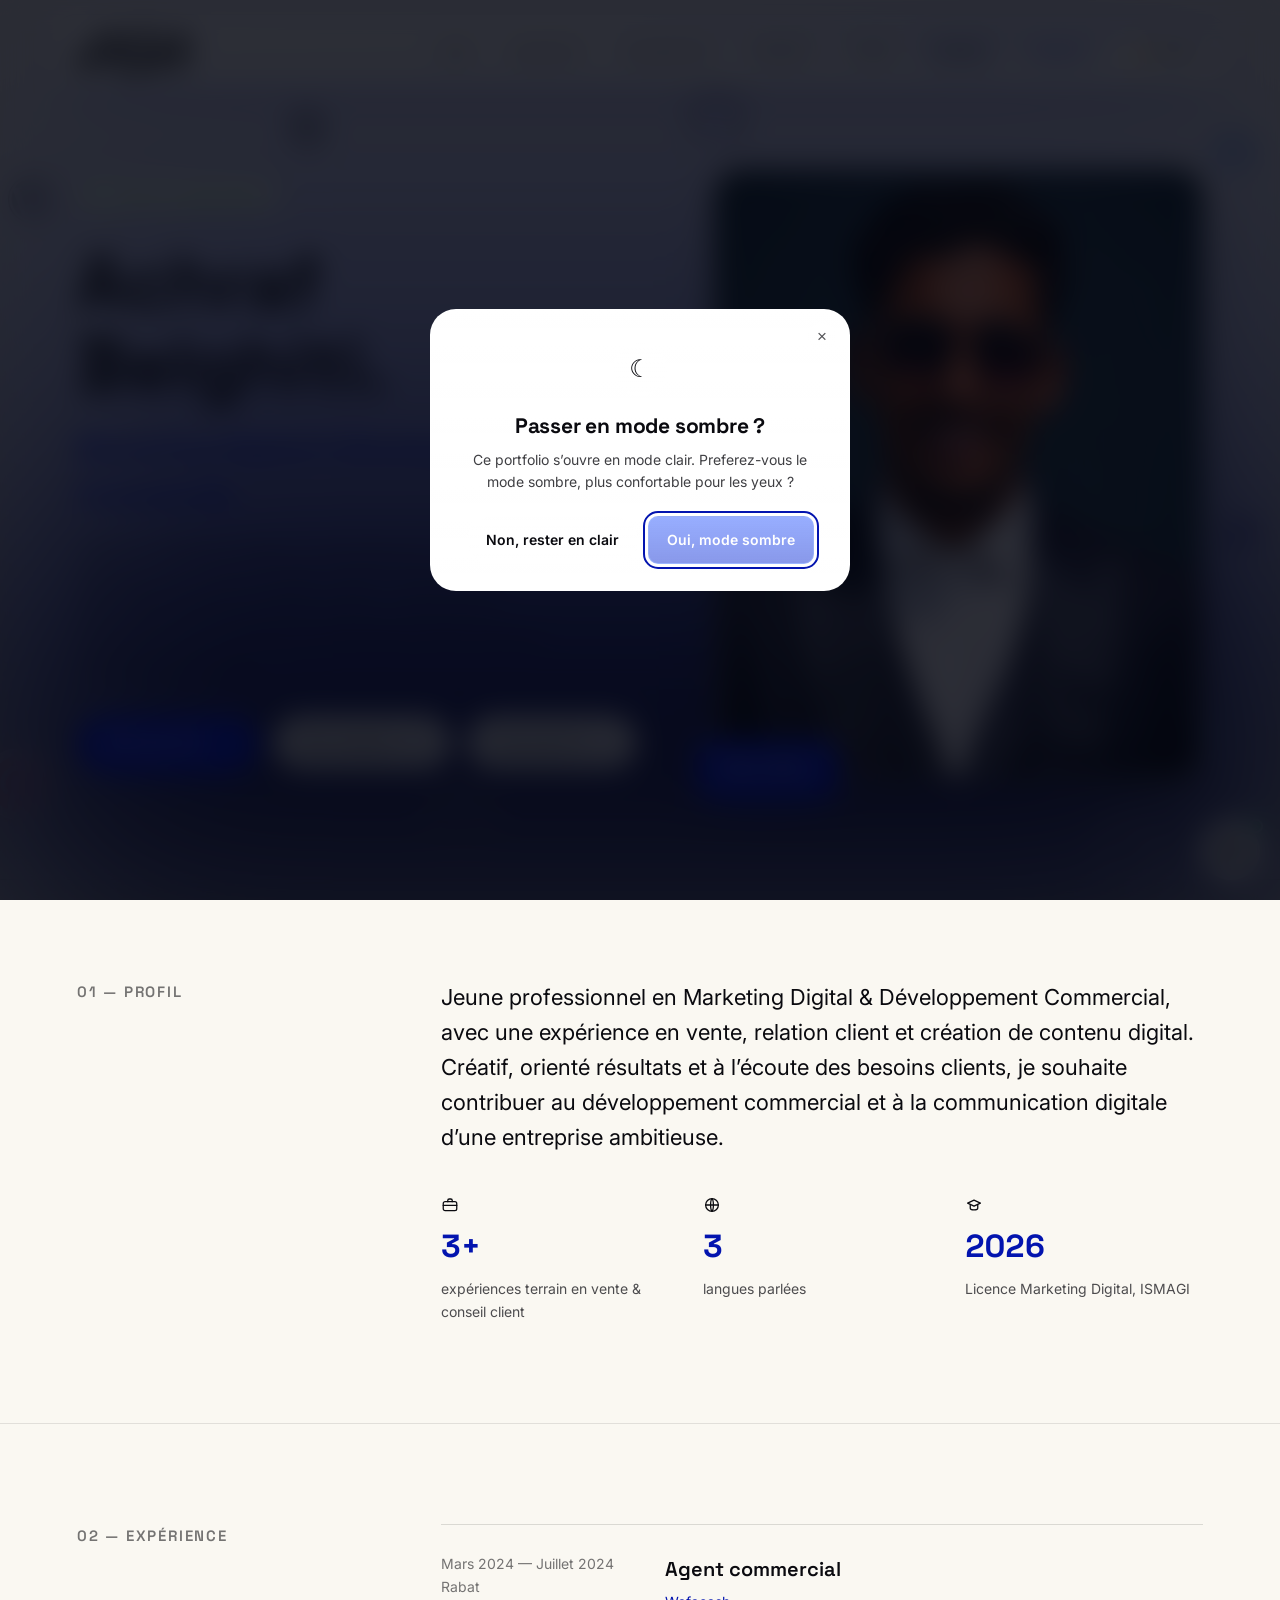
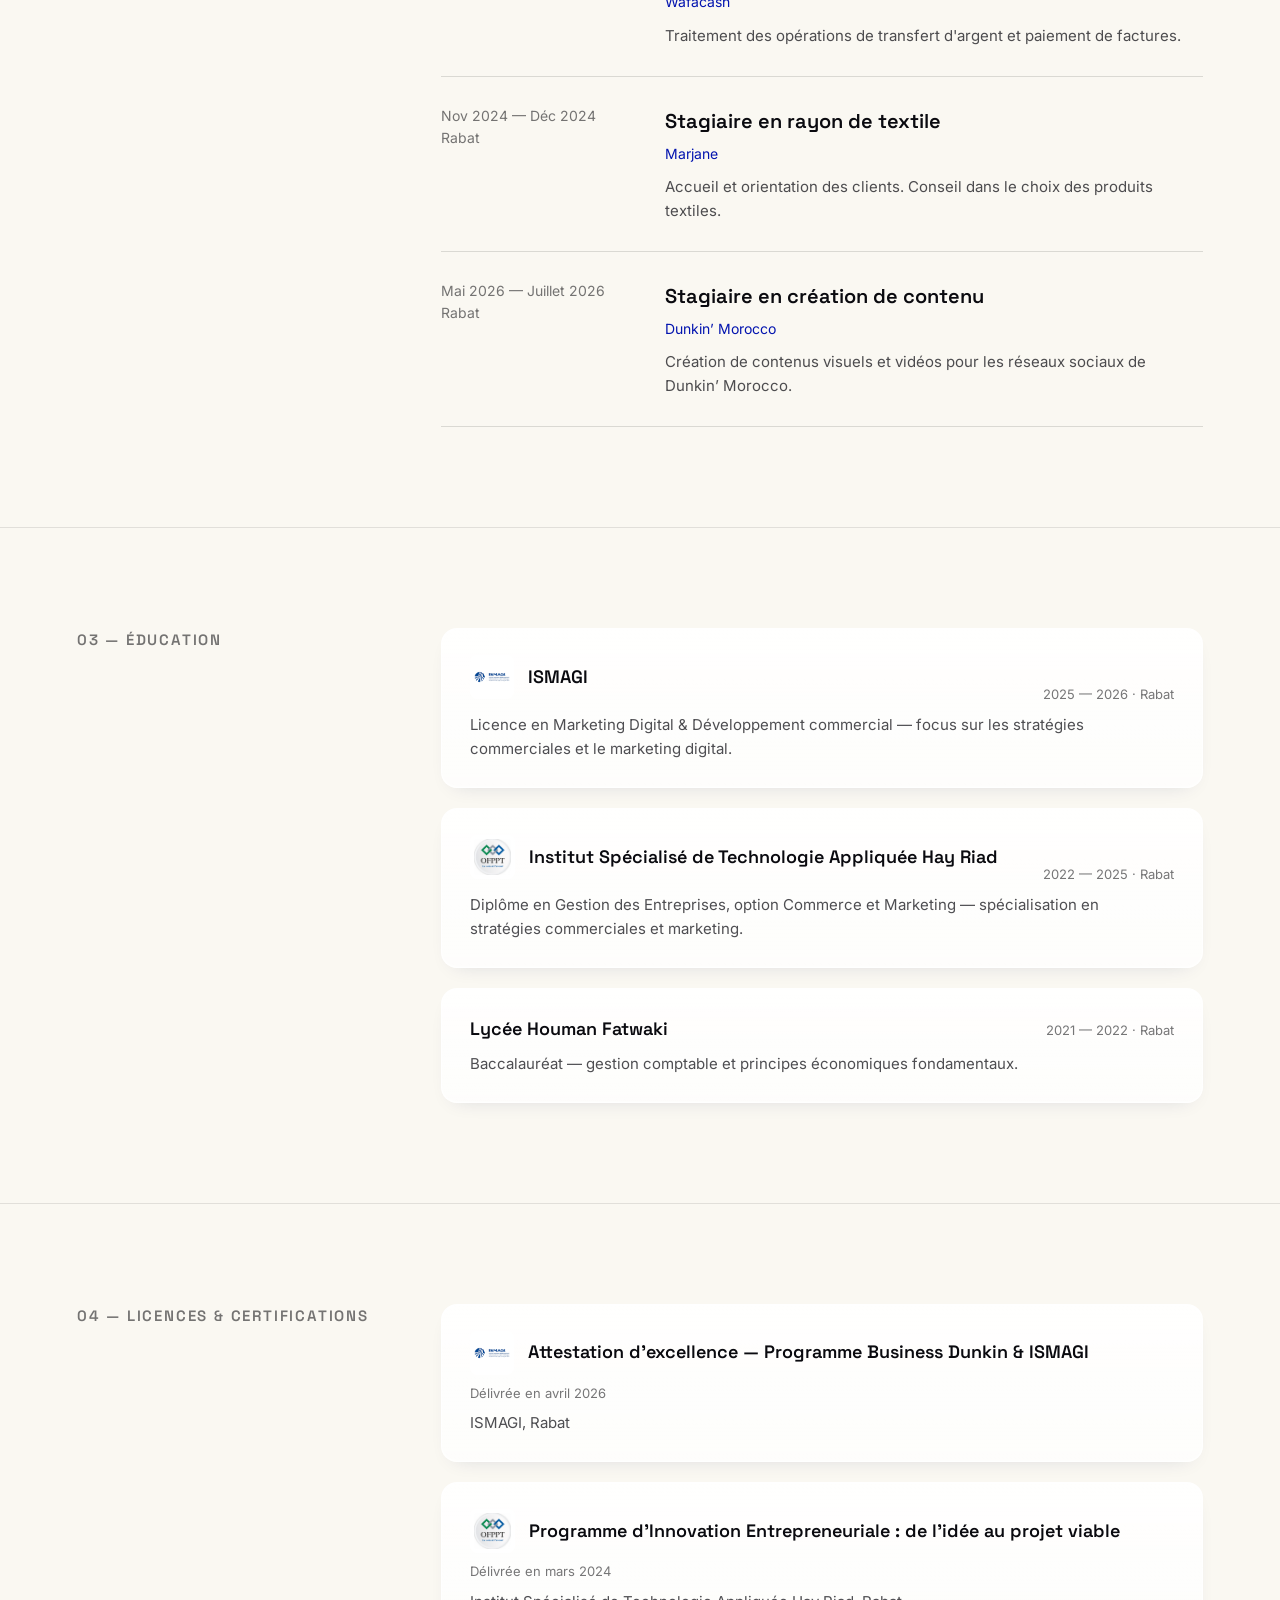
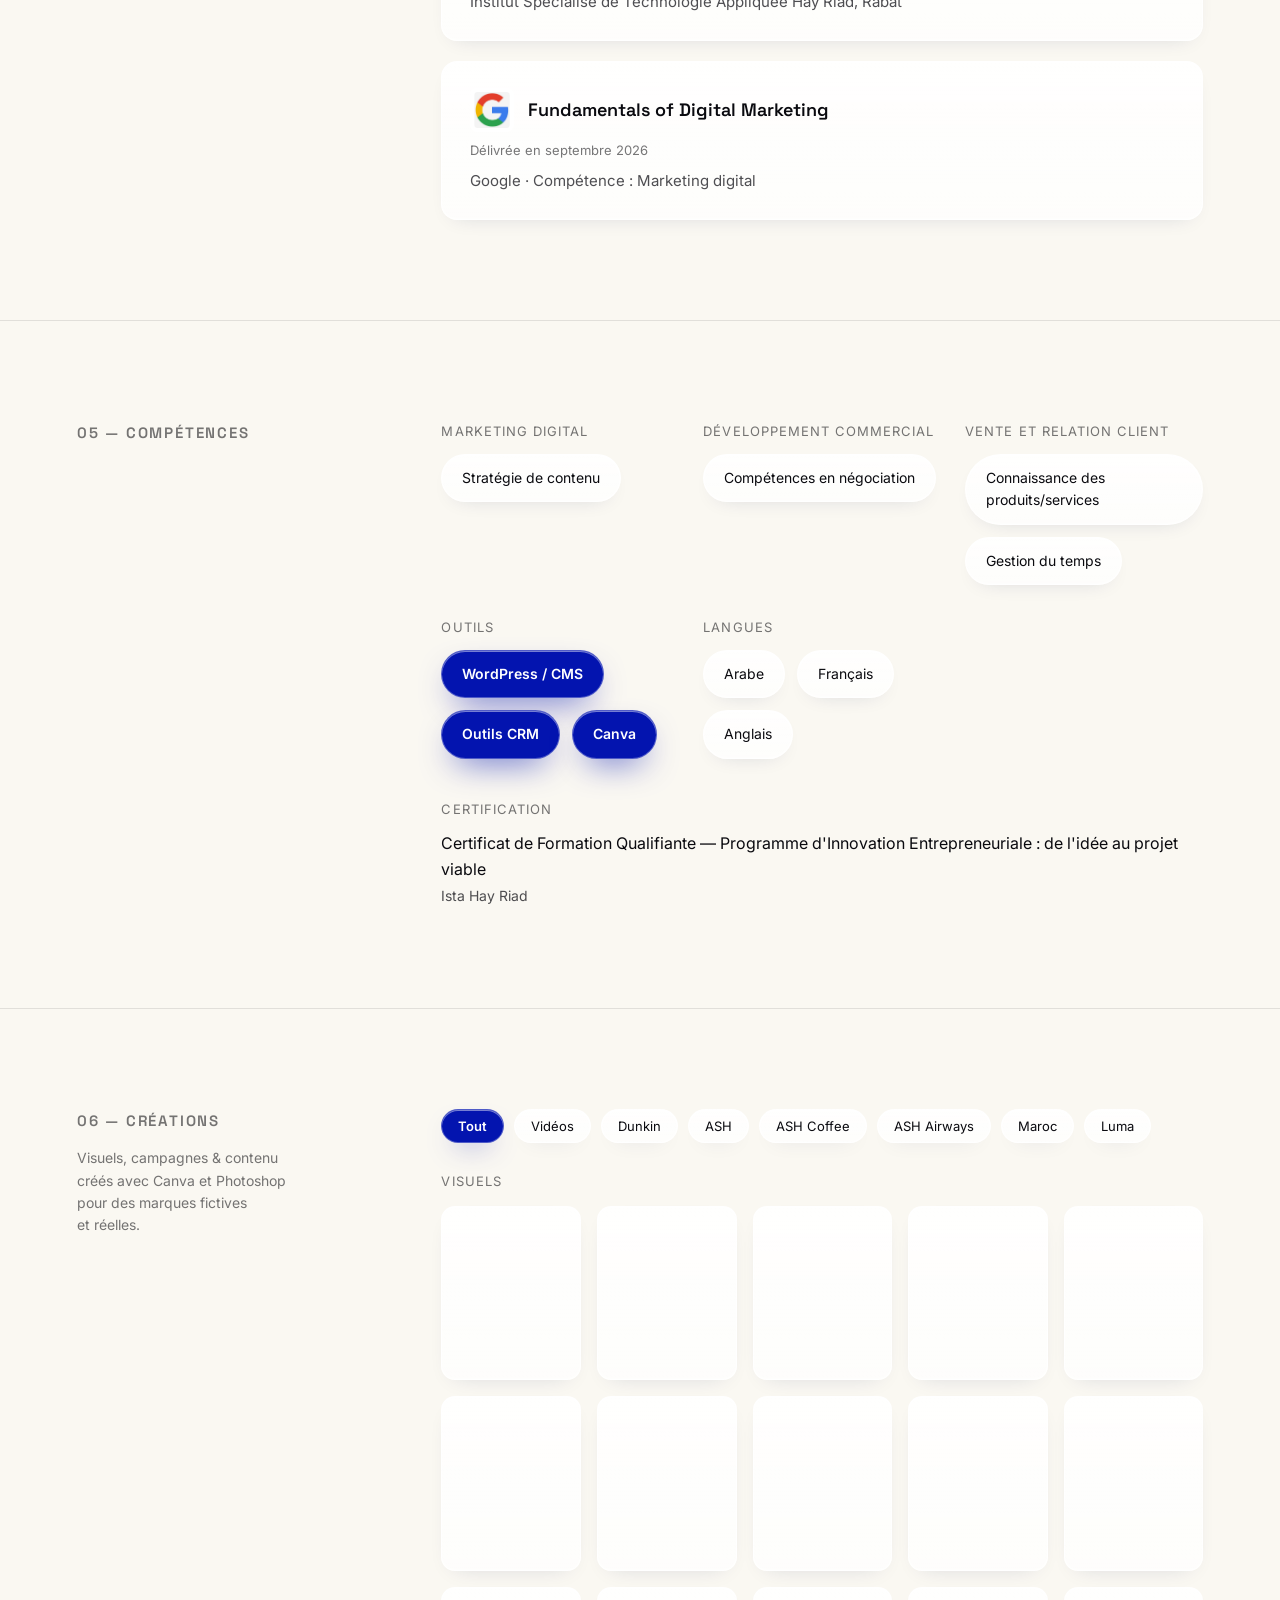
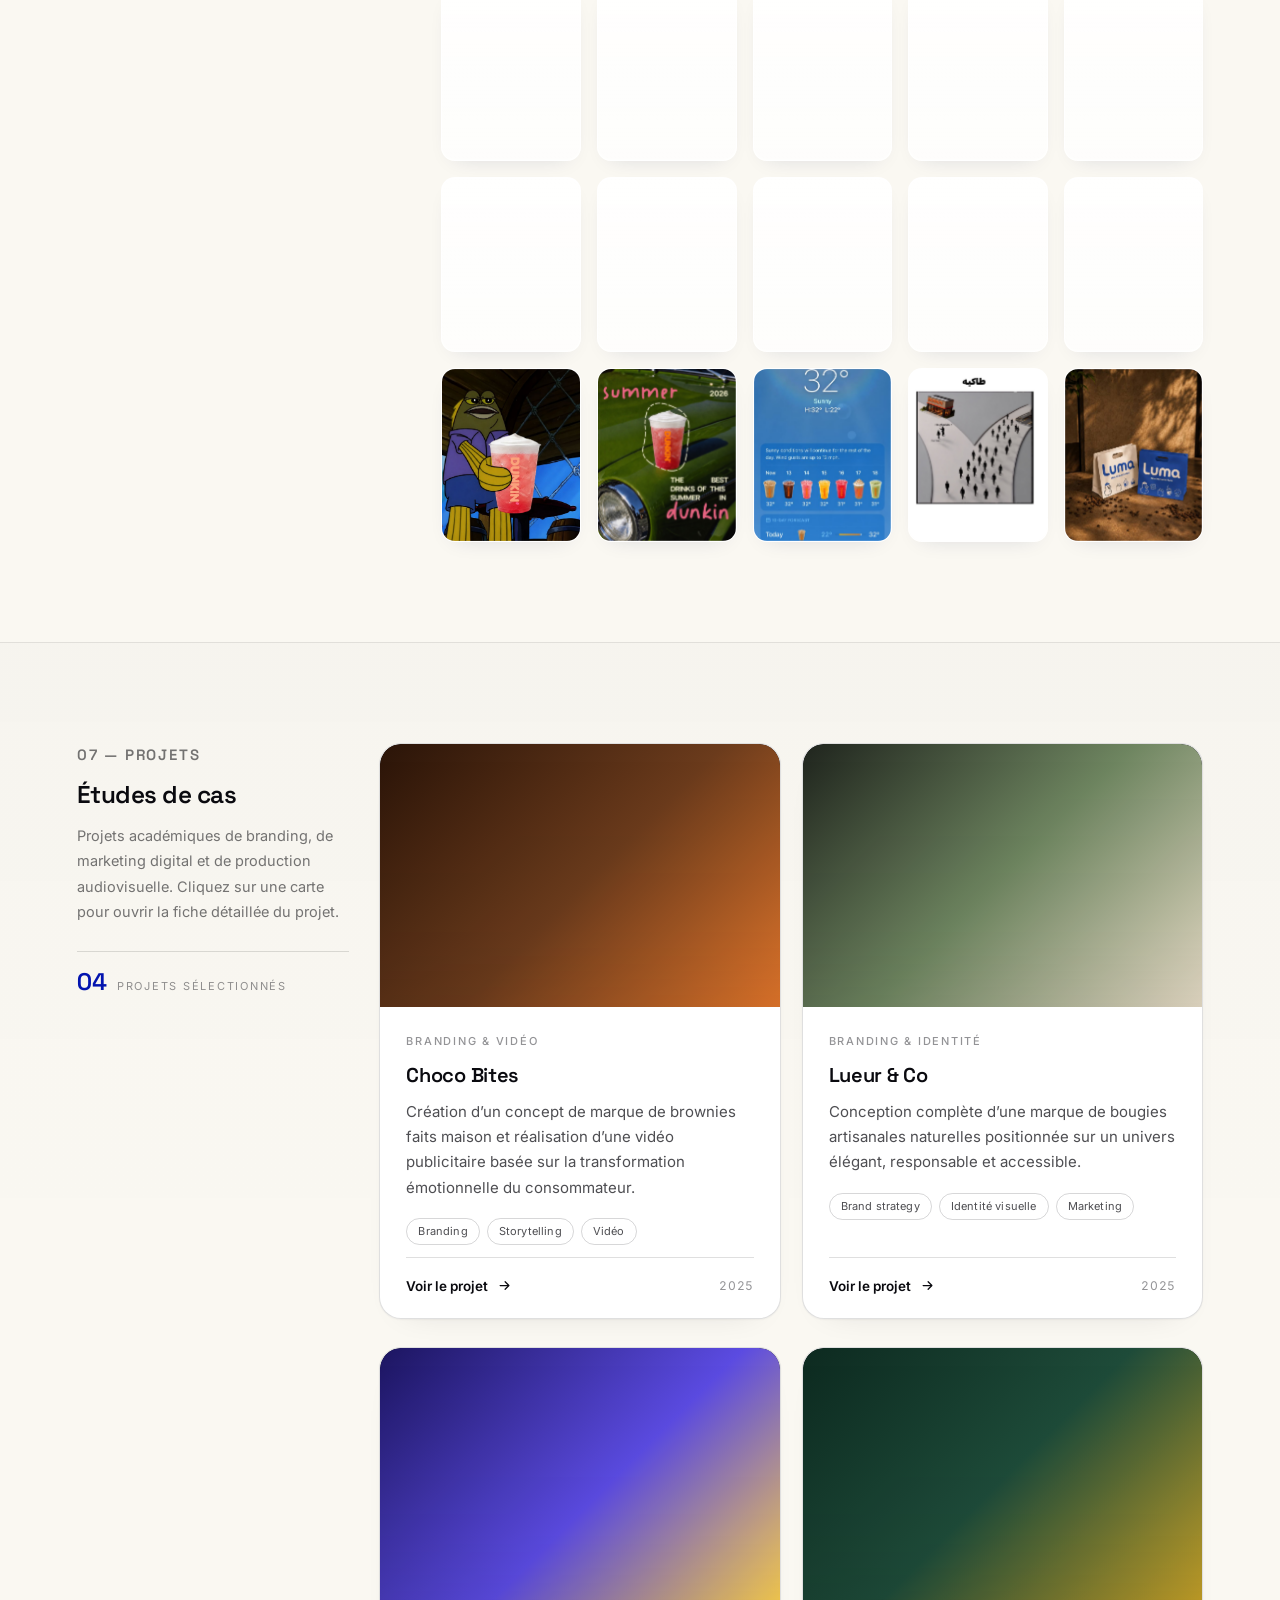
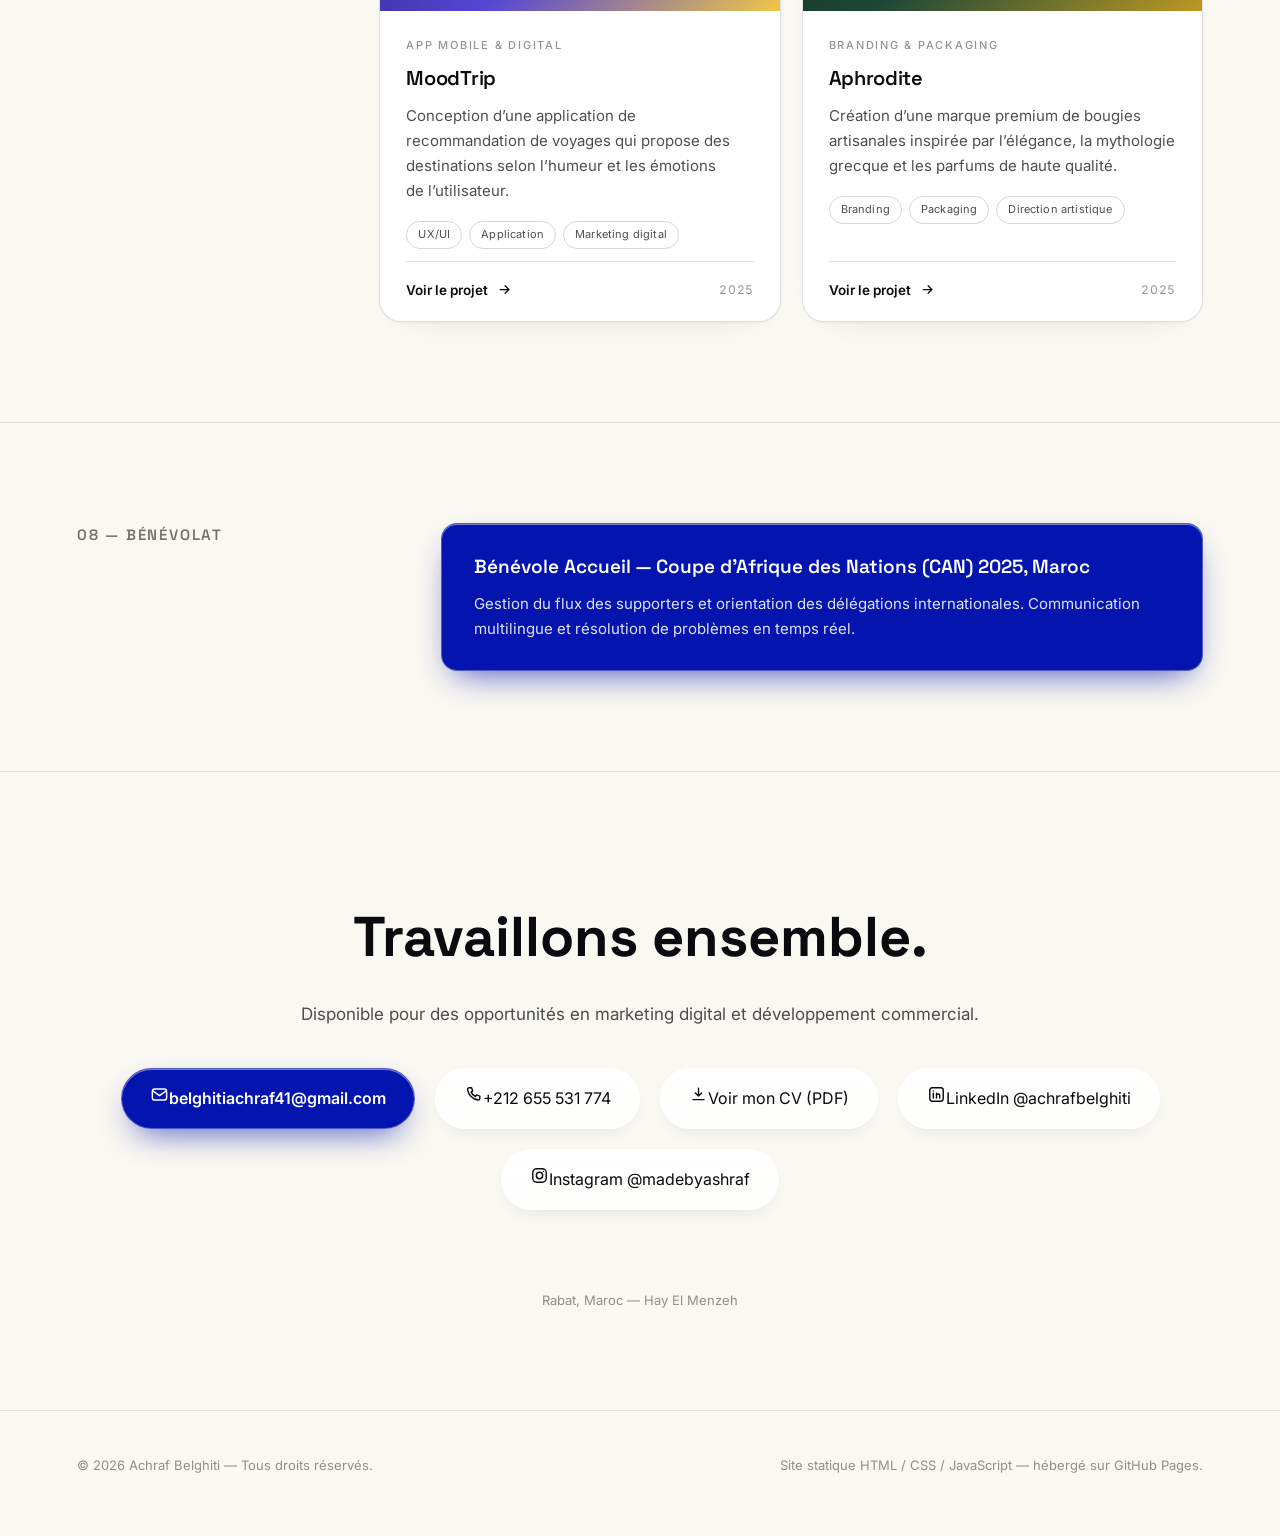
==== commit 8ad0093b: "Link Dither Cursor effect in index.html" ====
--- a/index.html
+++ b/index.html
@@ -16,6 +16,8 @@
 <link rel="stylesheet" href="./css/border-glow.css">
 <script src="./js/border-glow.js" defer></script>
 <link rel="stylesheet" href="./css/aura-bg.css">
+  <link rel="stylesheet" href="./css/dither-cursor.css">
+  <script src="./js/dither-cursor.js" defer></script>
   <script>try{document.documentElement.setAttribute('data-theme', localStorage.getItem('ab-theme')||'light');}catch(e){}</script>
 
   <meta name="author" content="Achraf Belghiti">
--- a/css/dither-cursor.css
+++ b/css/dither-cursor.css
@@ -0,0 +1,19 @@
+/* Dither Cursor — pixelated dithering trail that follows the pointer */
+#dither-cursor-canvas {
+  position: fixed;
+  inset: 0;
+  width: 100%;
+  height: 100%;
+  pointer-events: none;
+  z-index: 9999;
+  mix-blend-mode: var(--dither-cursor-blend, normal);
+}
+
+@media (prefers-reduced-motion: reduce) {
+  #dither-cursor-canvas { display: none; }
+}
+
+@media (hover: none), (pointer: coarse) {
+  /* No real cursor on touch devices, skip the effect entirely */
+  #dither-cursor-canvas { display: none; }
+}
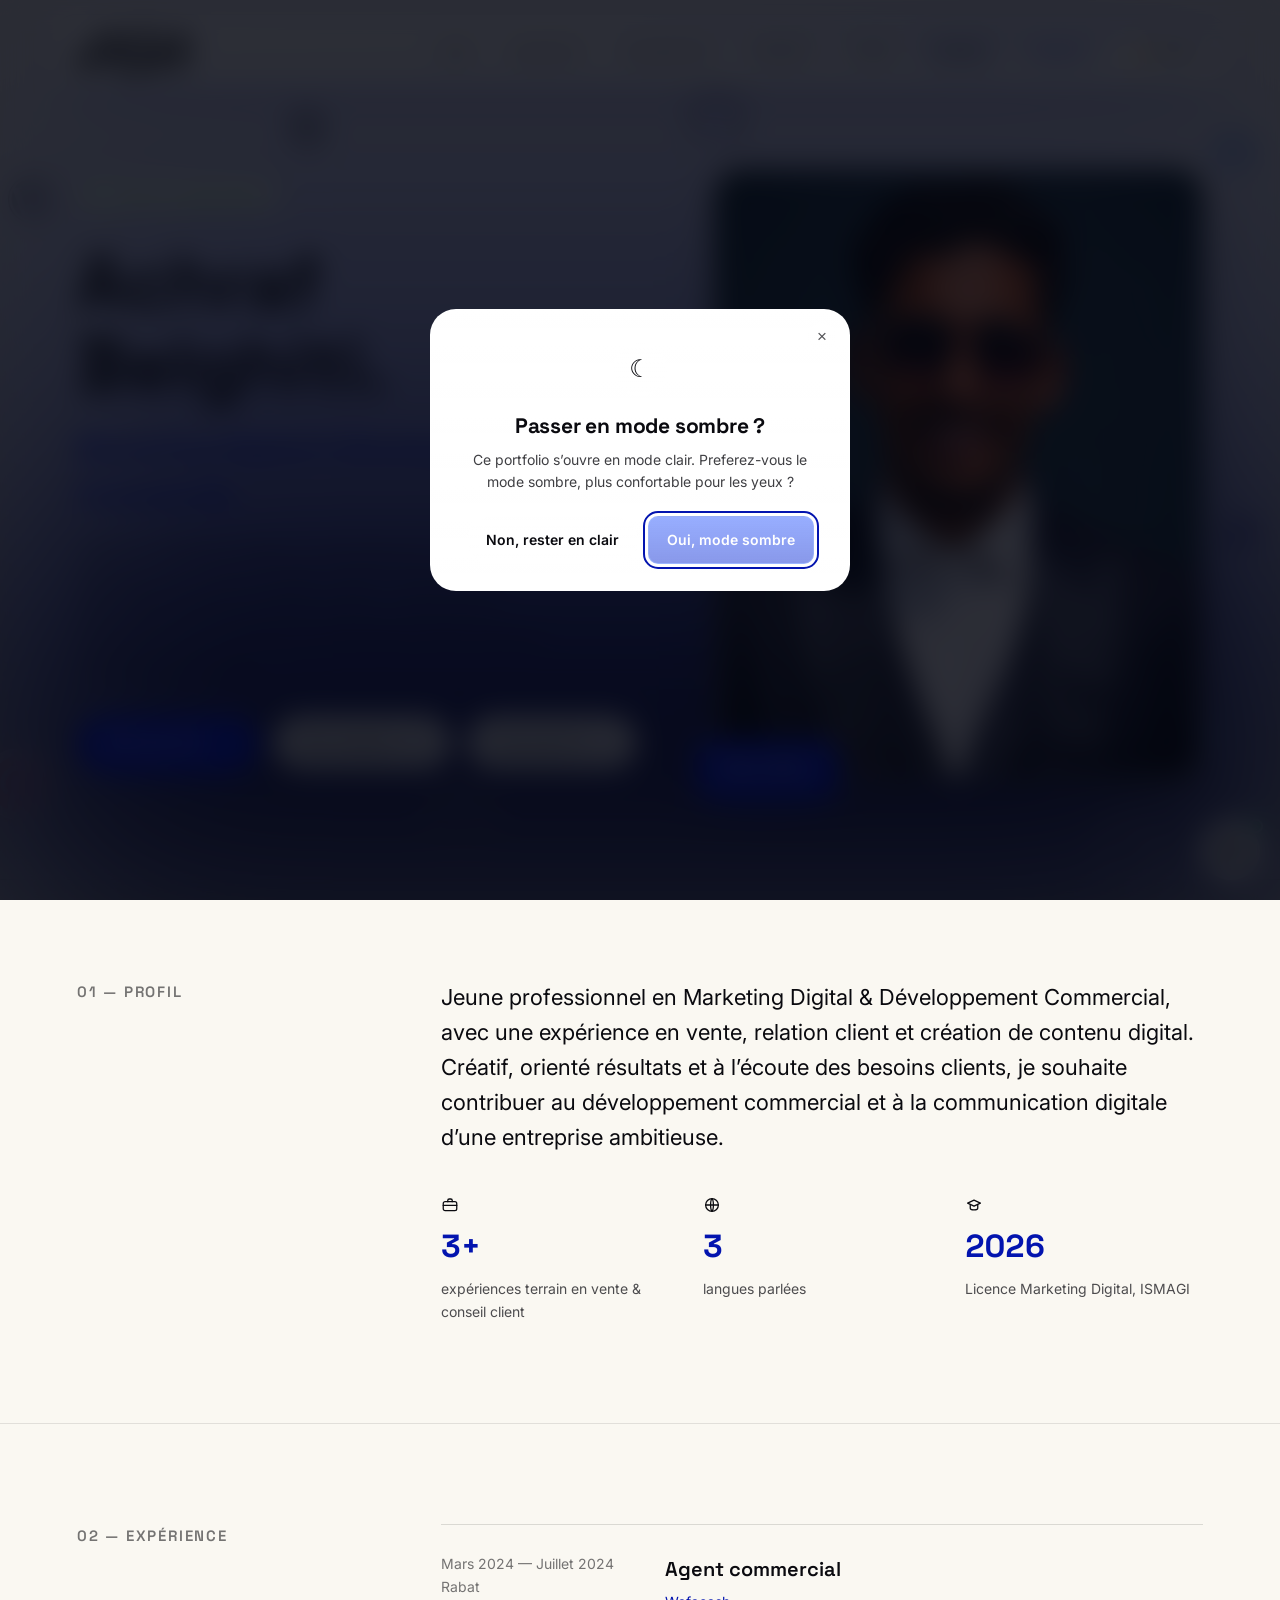
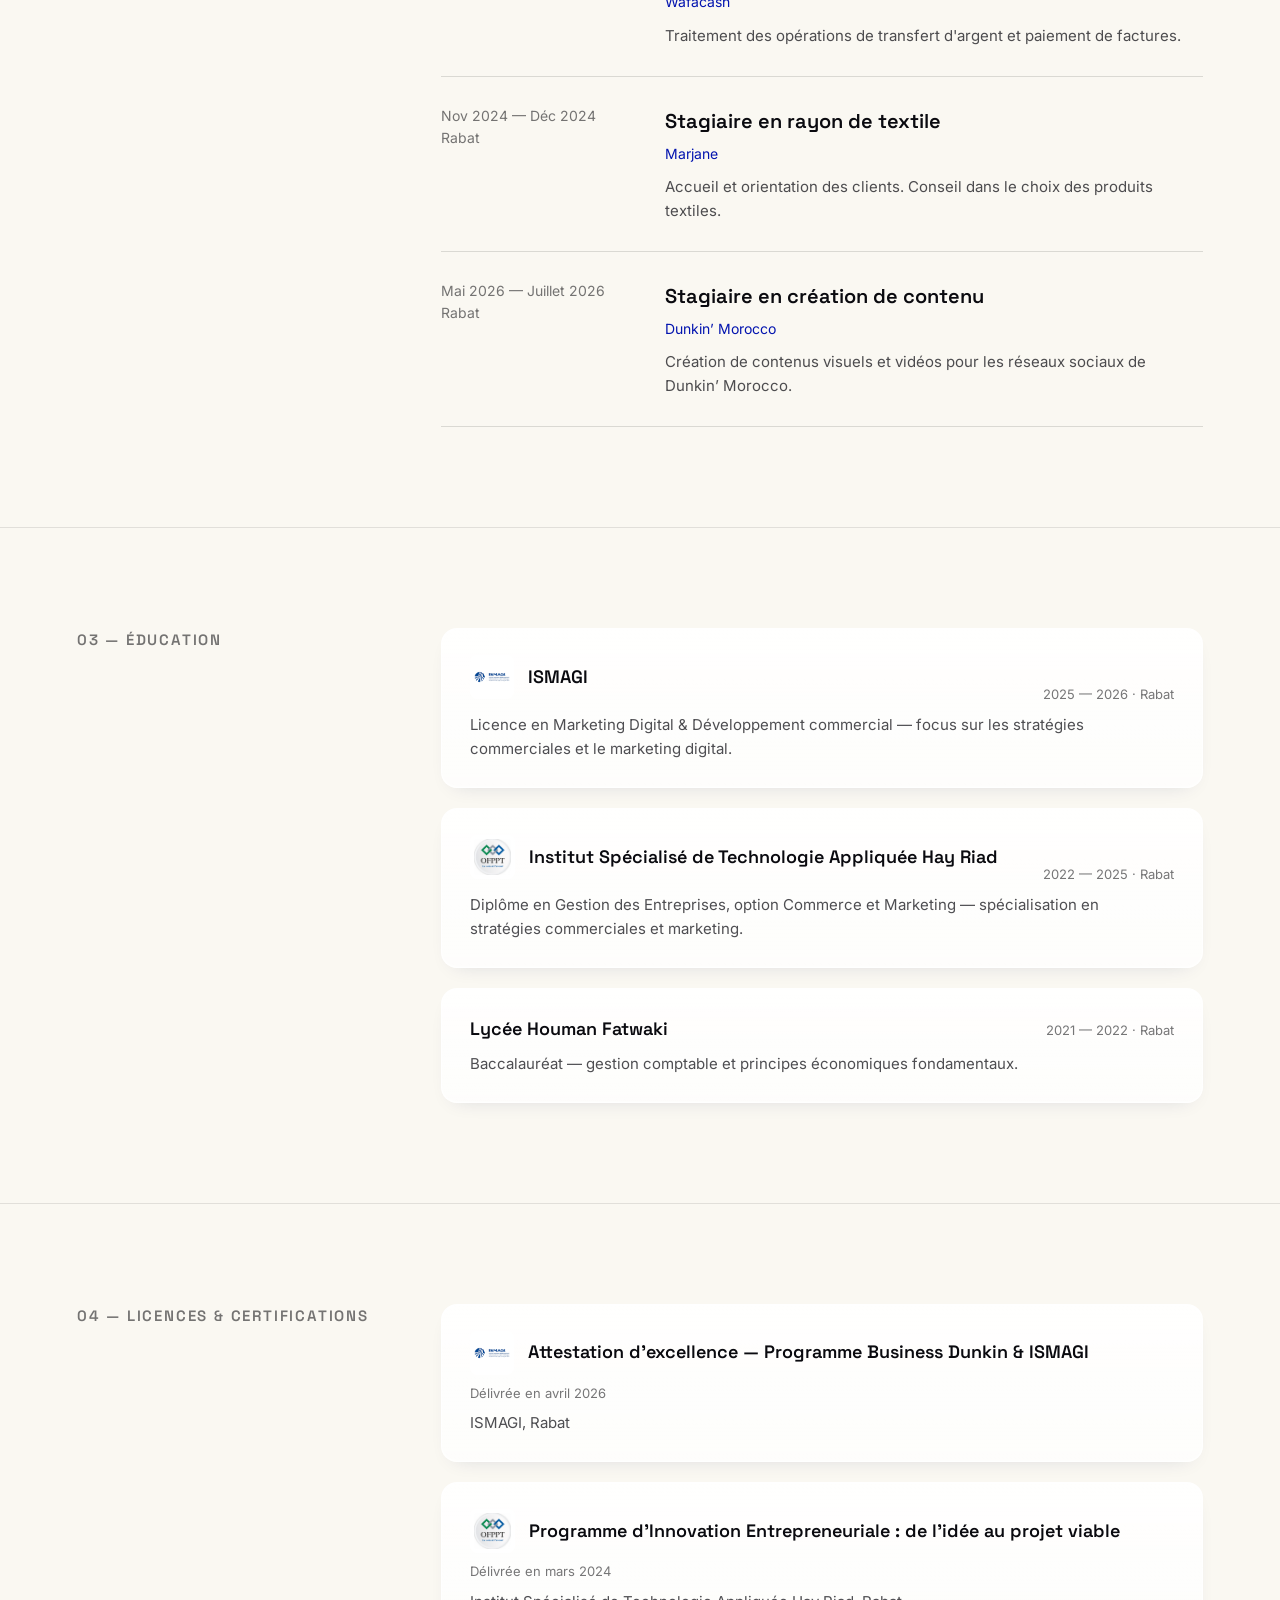
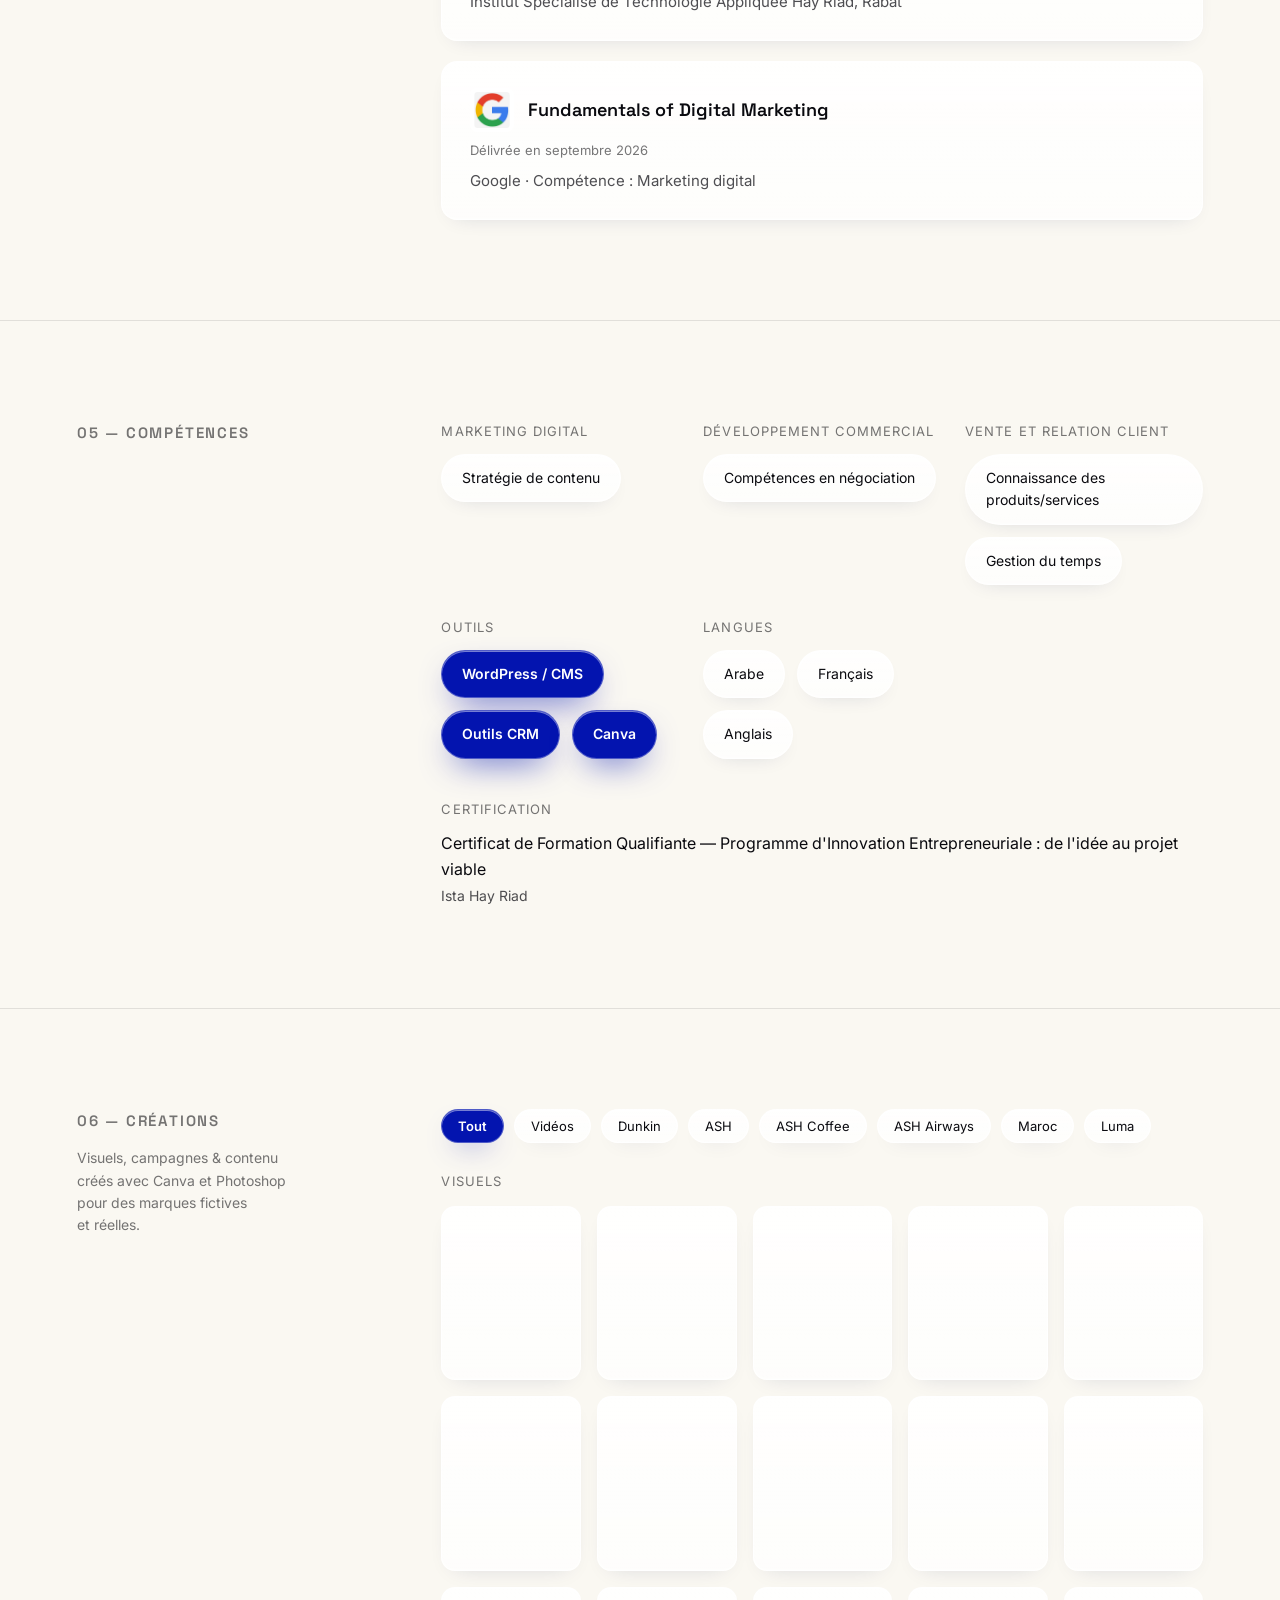
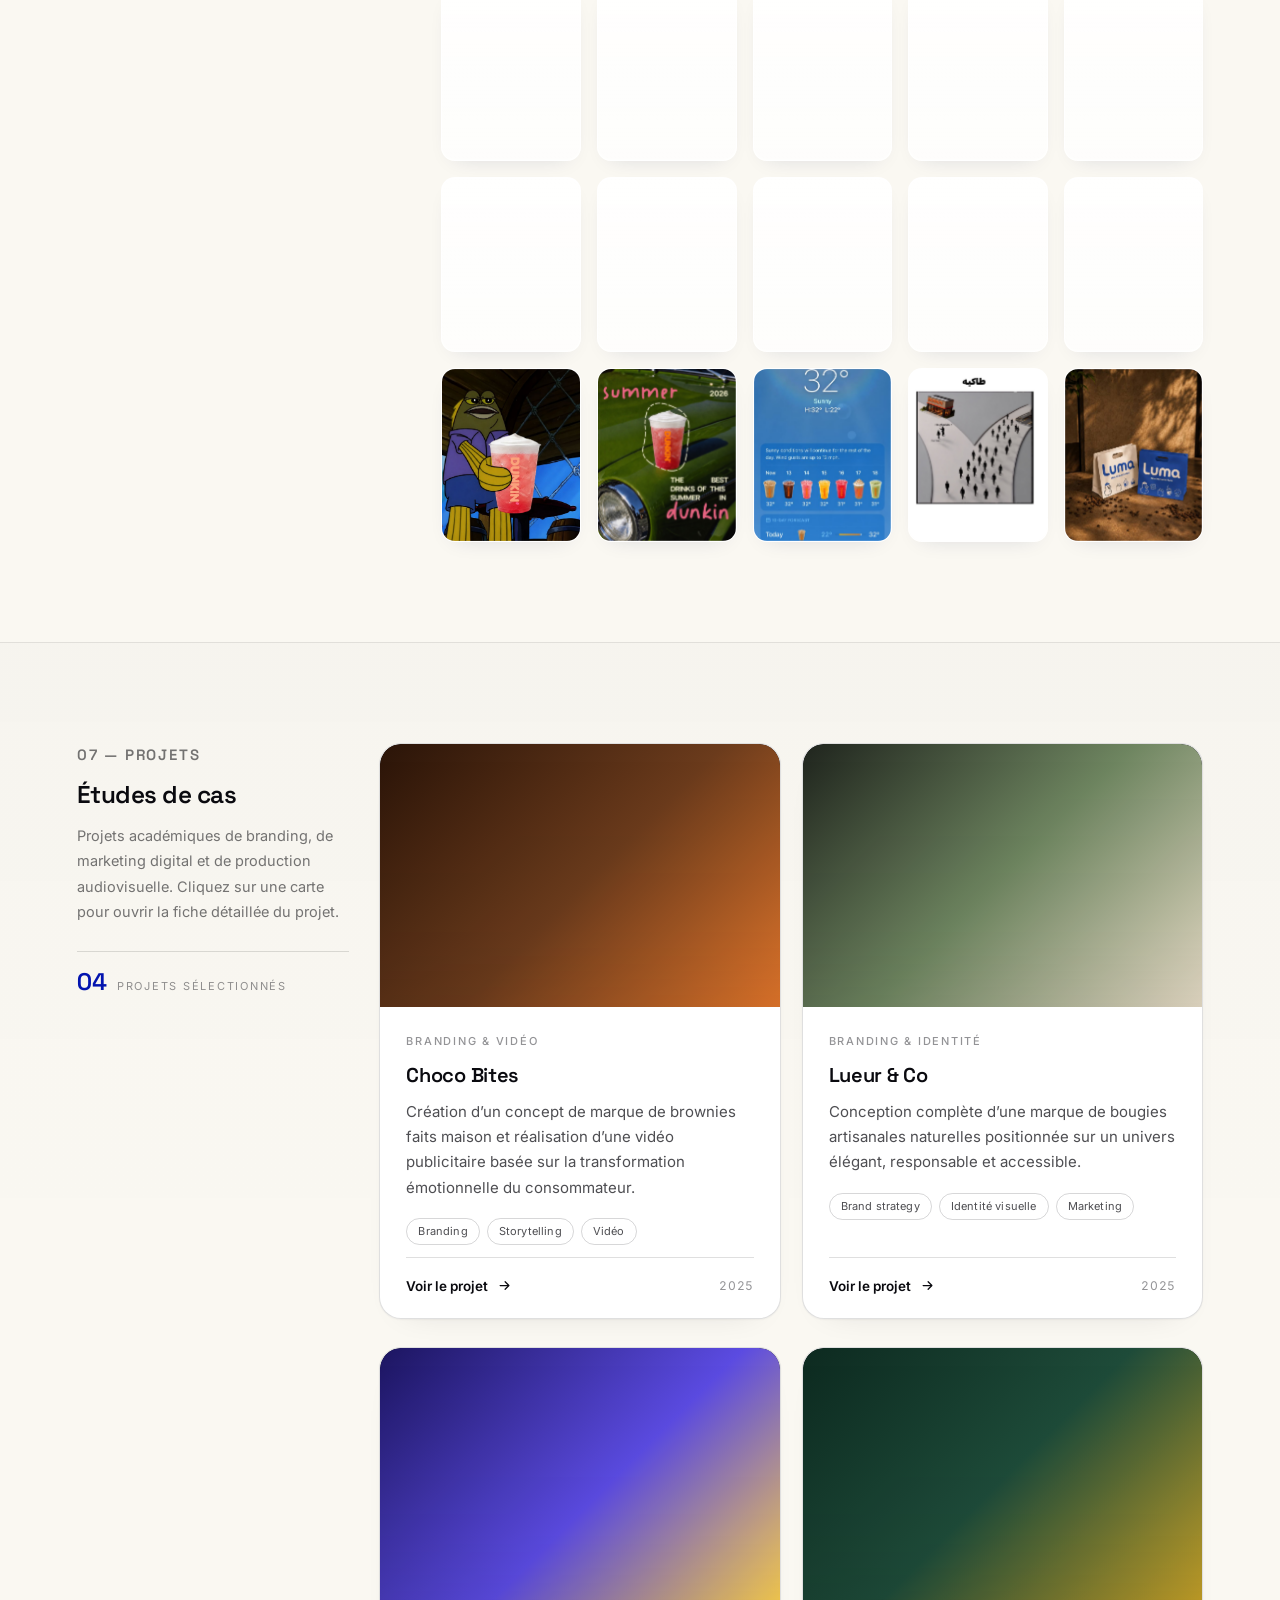
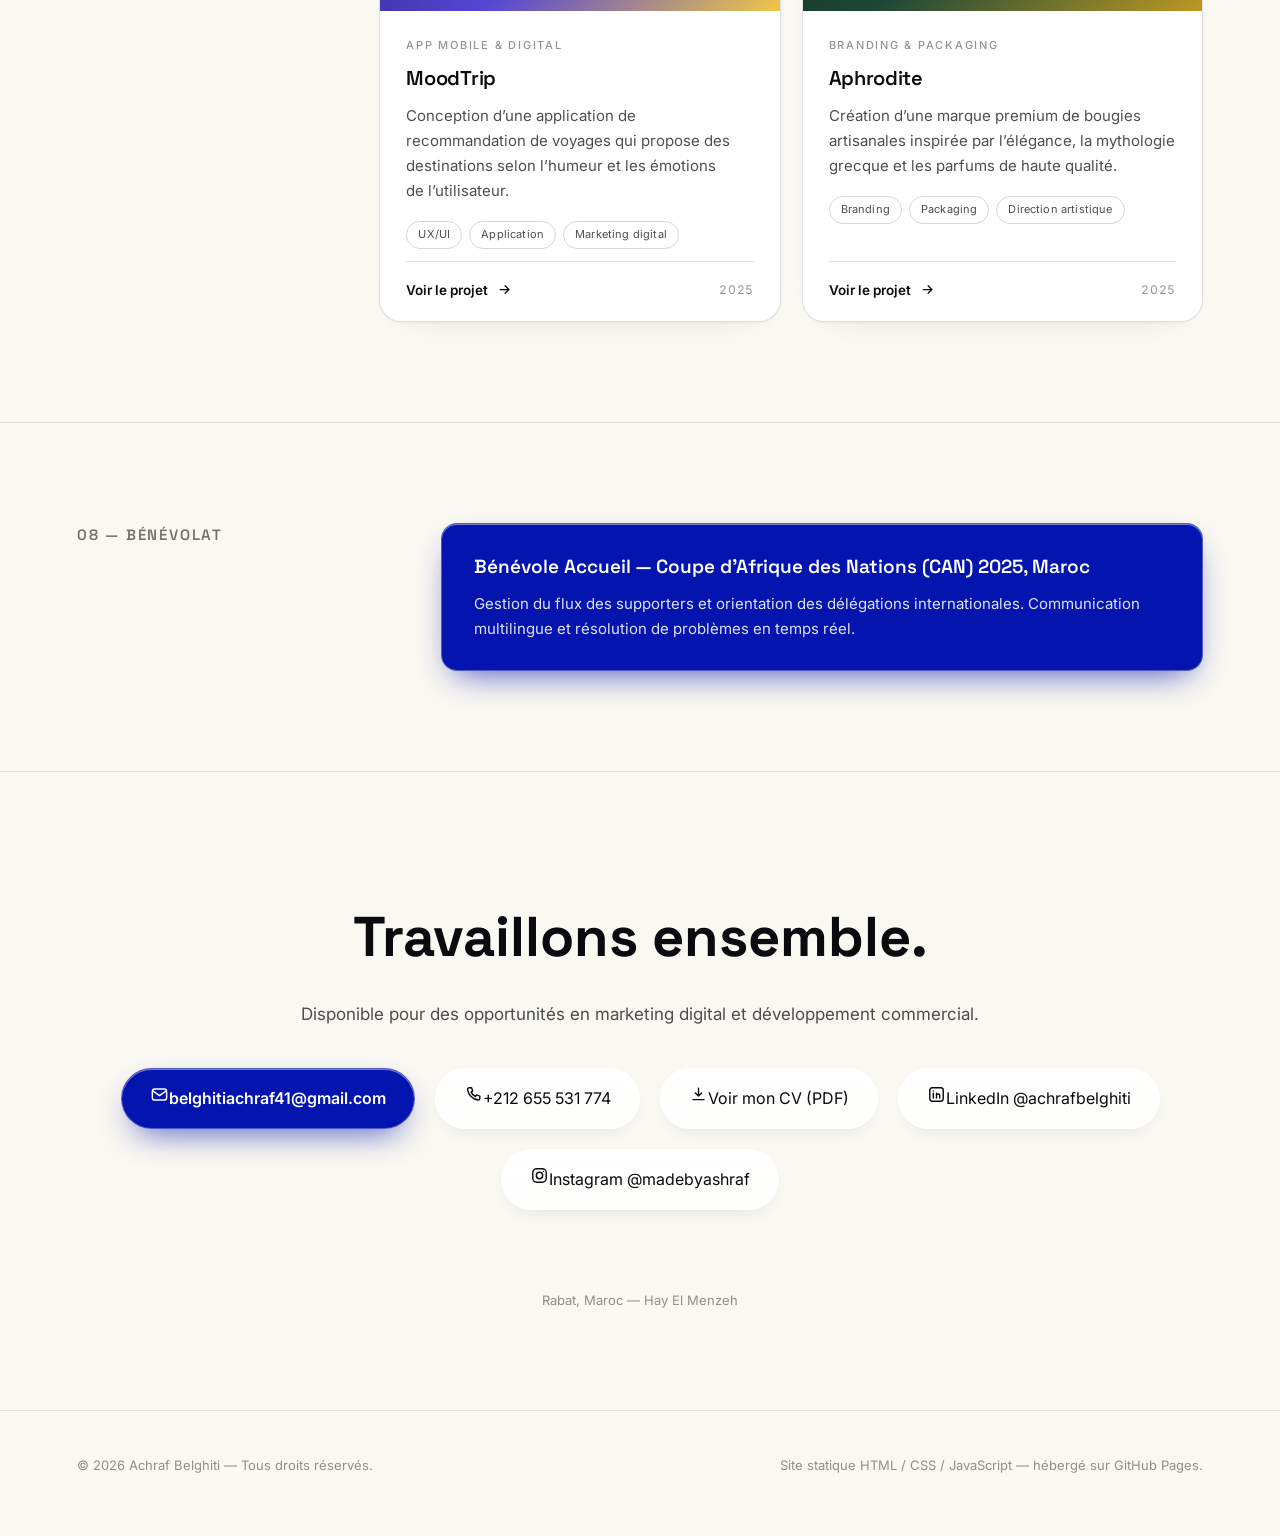
==== commit cefb7d02: "Remove Dither Cursor links from index.html" ====
--- a/index.html
+++ b/index.html
@@ -16,8 +16,6 @@
 <link rel="stylesheet" href="./css/border-glow.css">
 <script src="./js/border-glow.js" defer></script>
 <link rel="stylesheet" href="./css/aura-bg.css">
-  <link rel="stylesheet" href="./css/dither-cursor.css">
-  <script src="./js/dither-cursor.js" defer></script>
   <script>try{document.documentElement.setAttribute('data-theme', localStorage.getItem('ab-theme')||'light');}catch(e){}</script>
 
   <meta name="author" content="Achraf Belghiti">
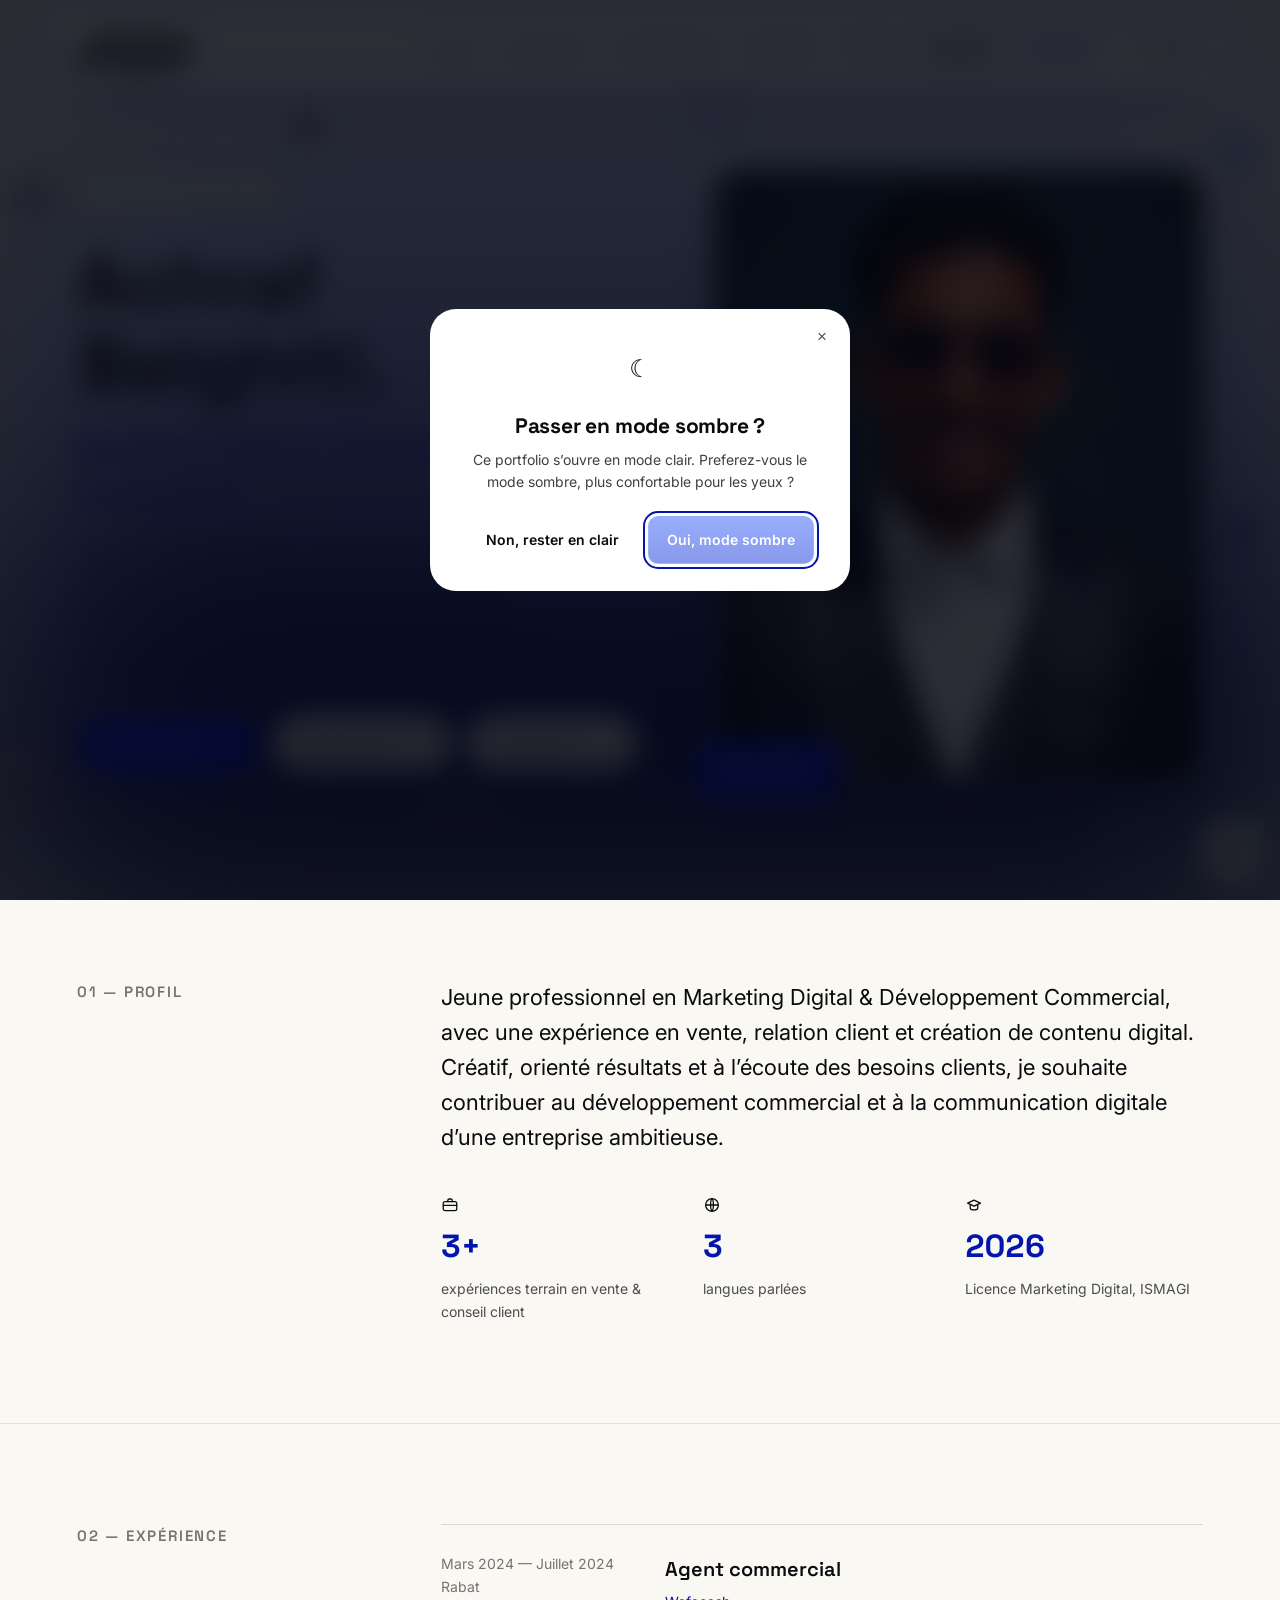
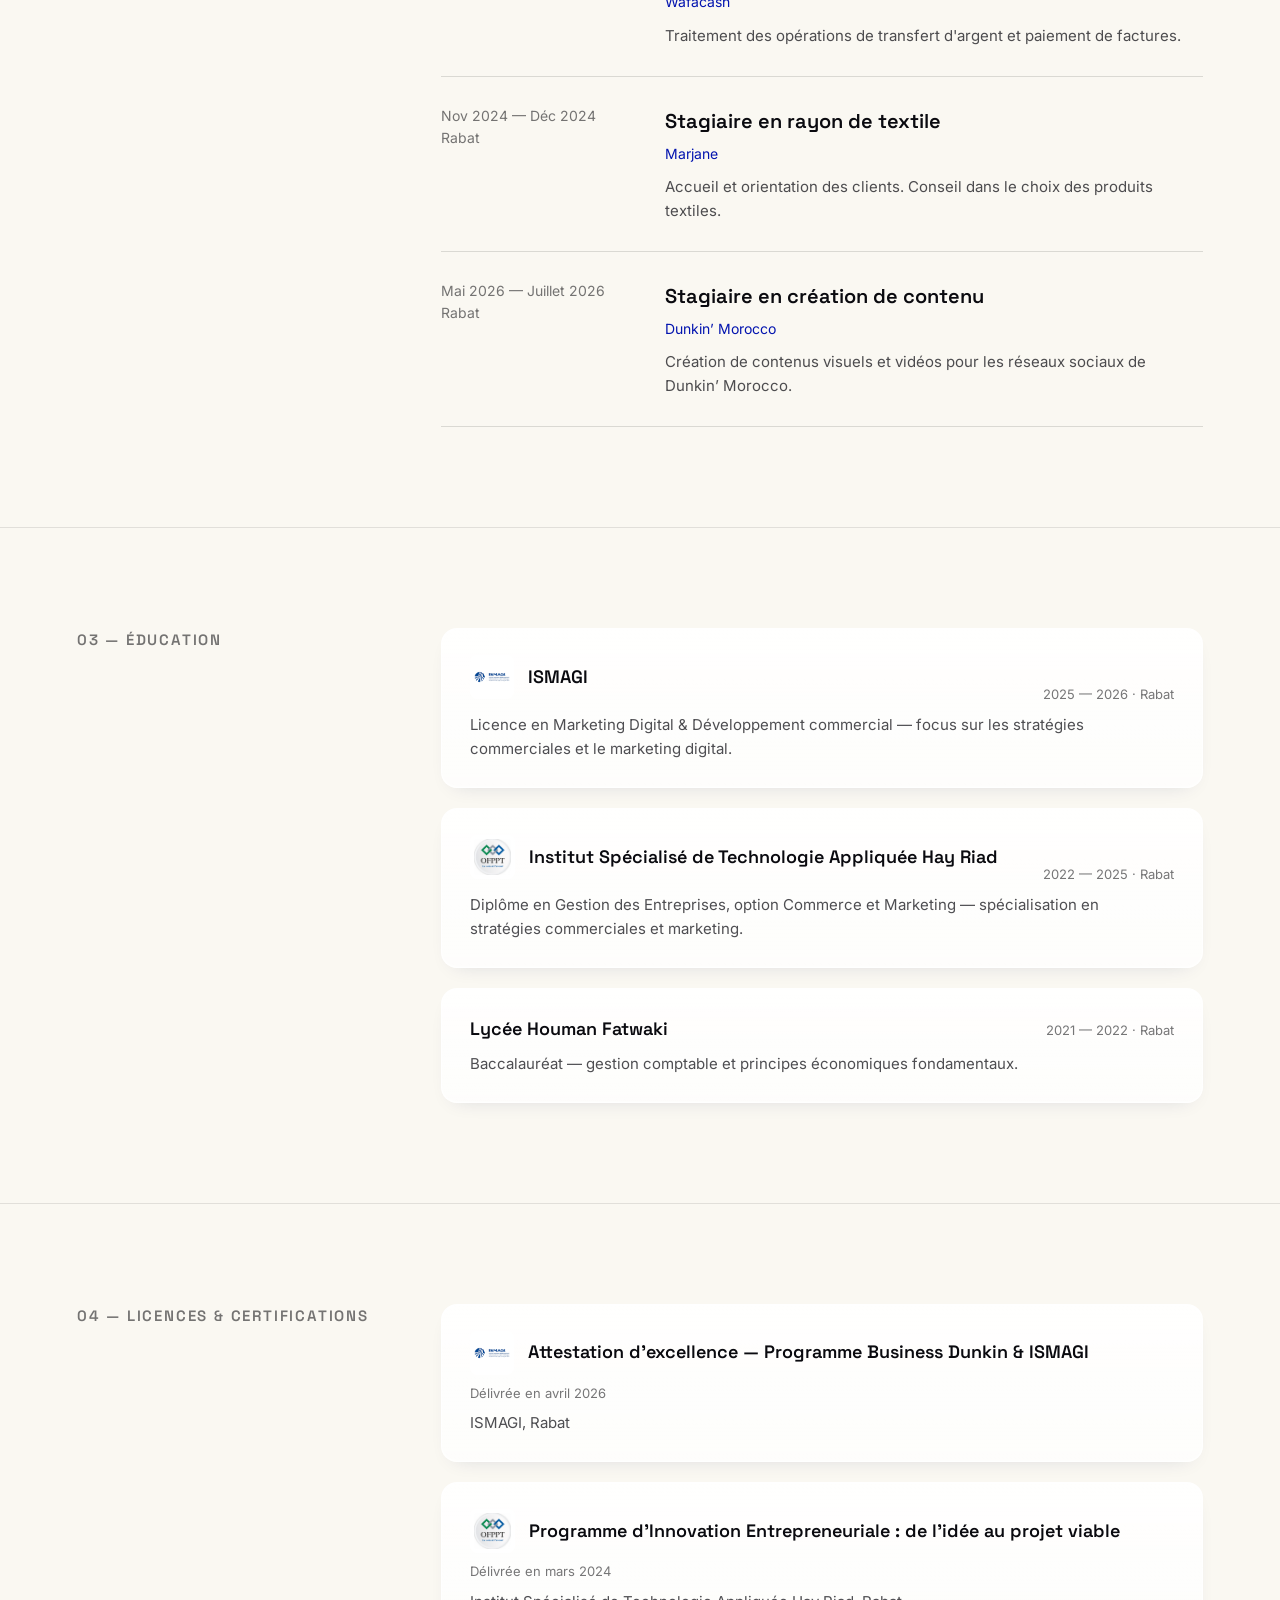
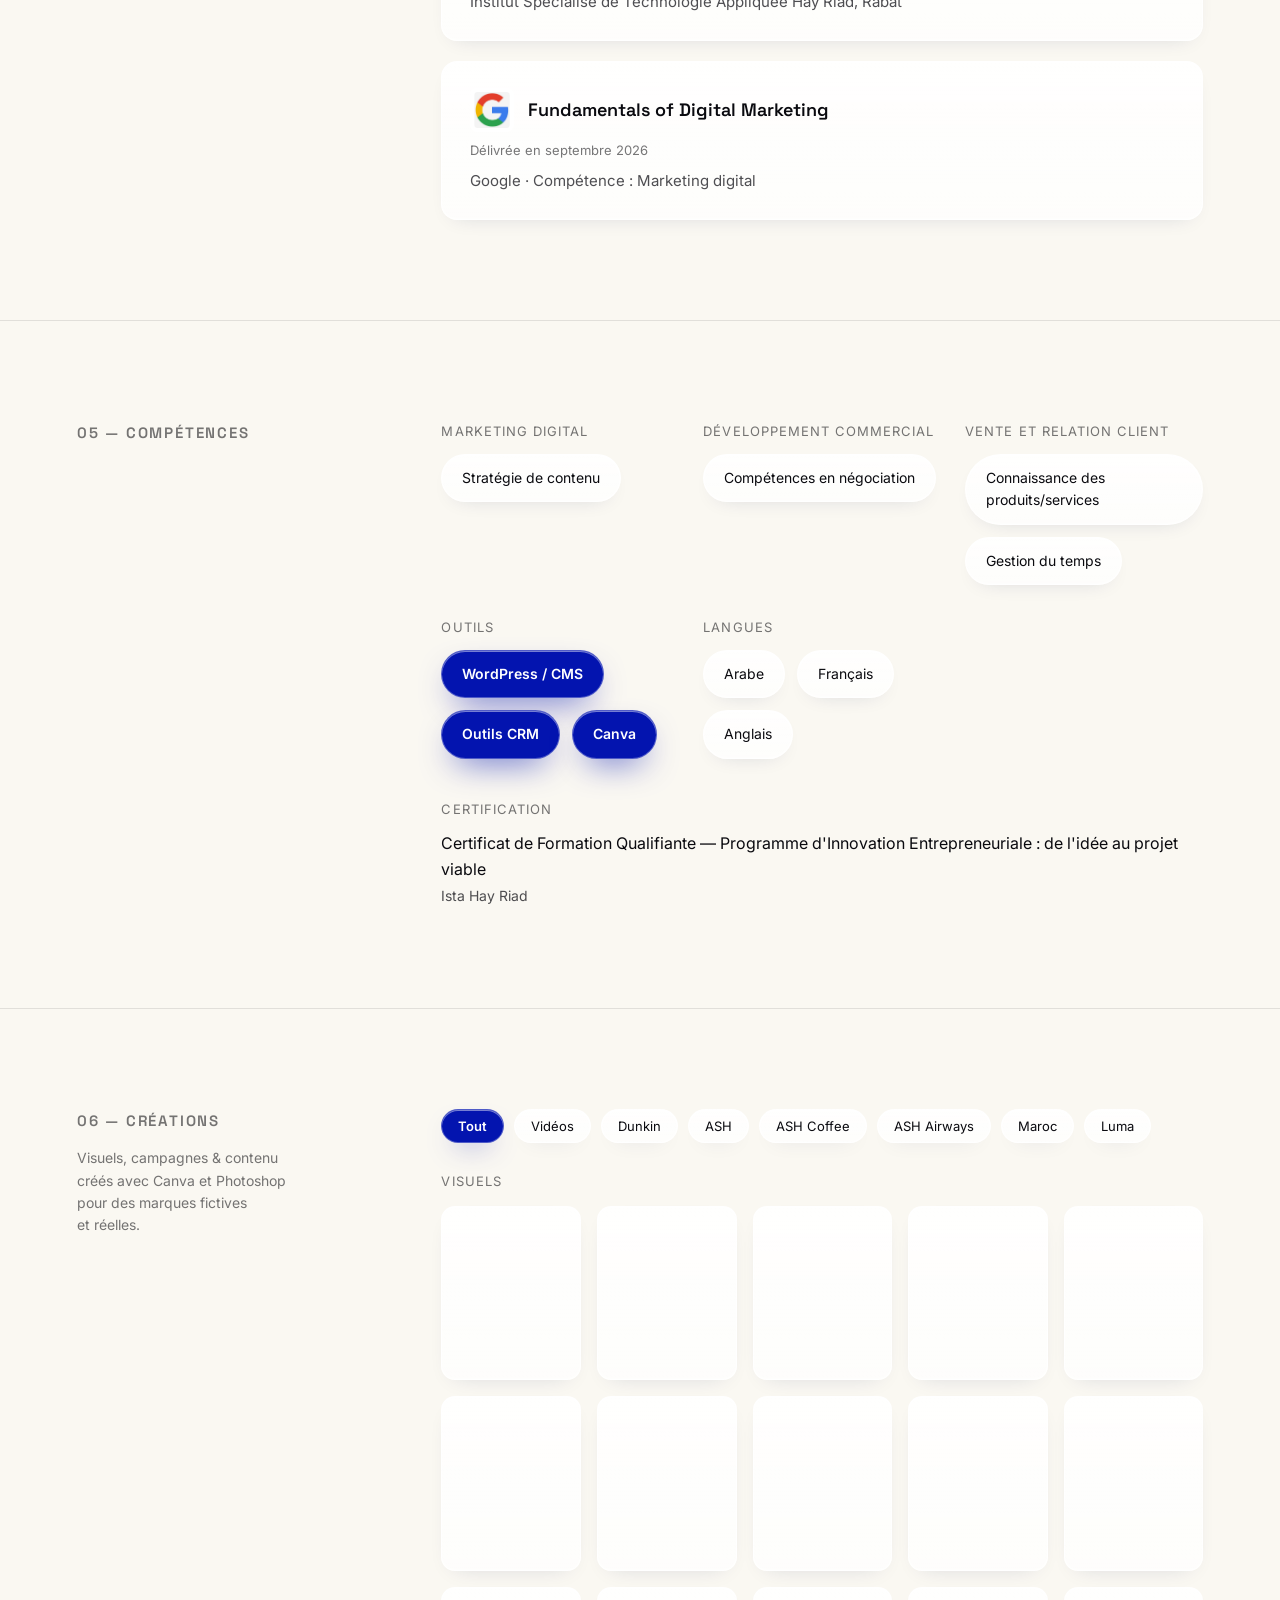
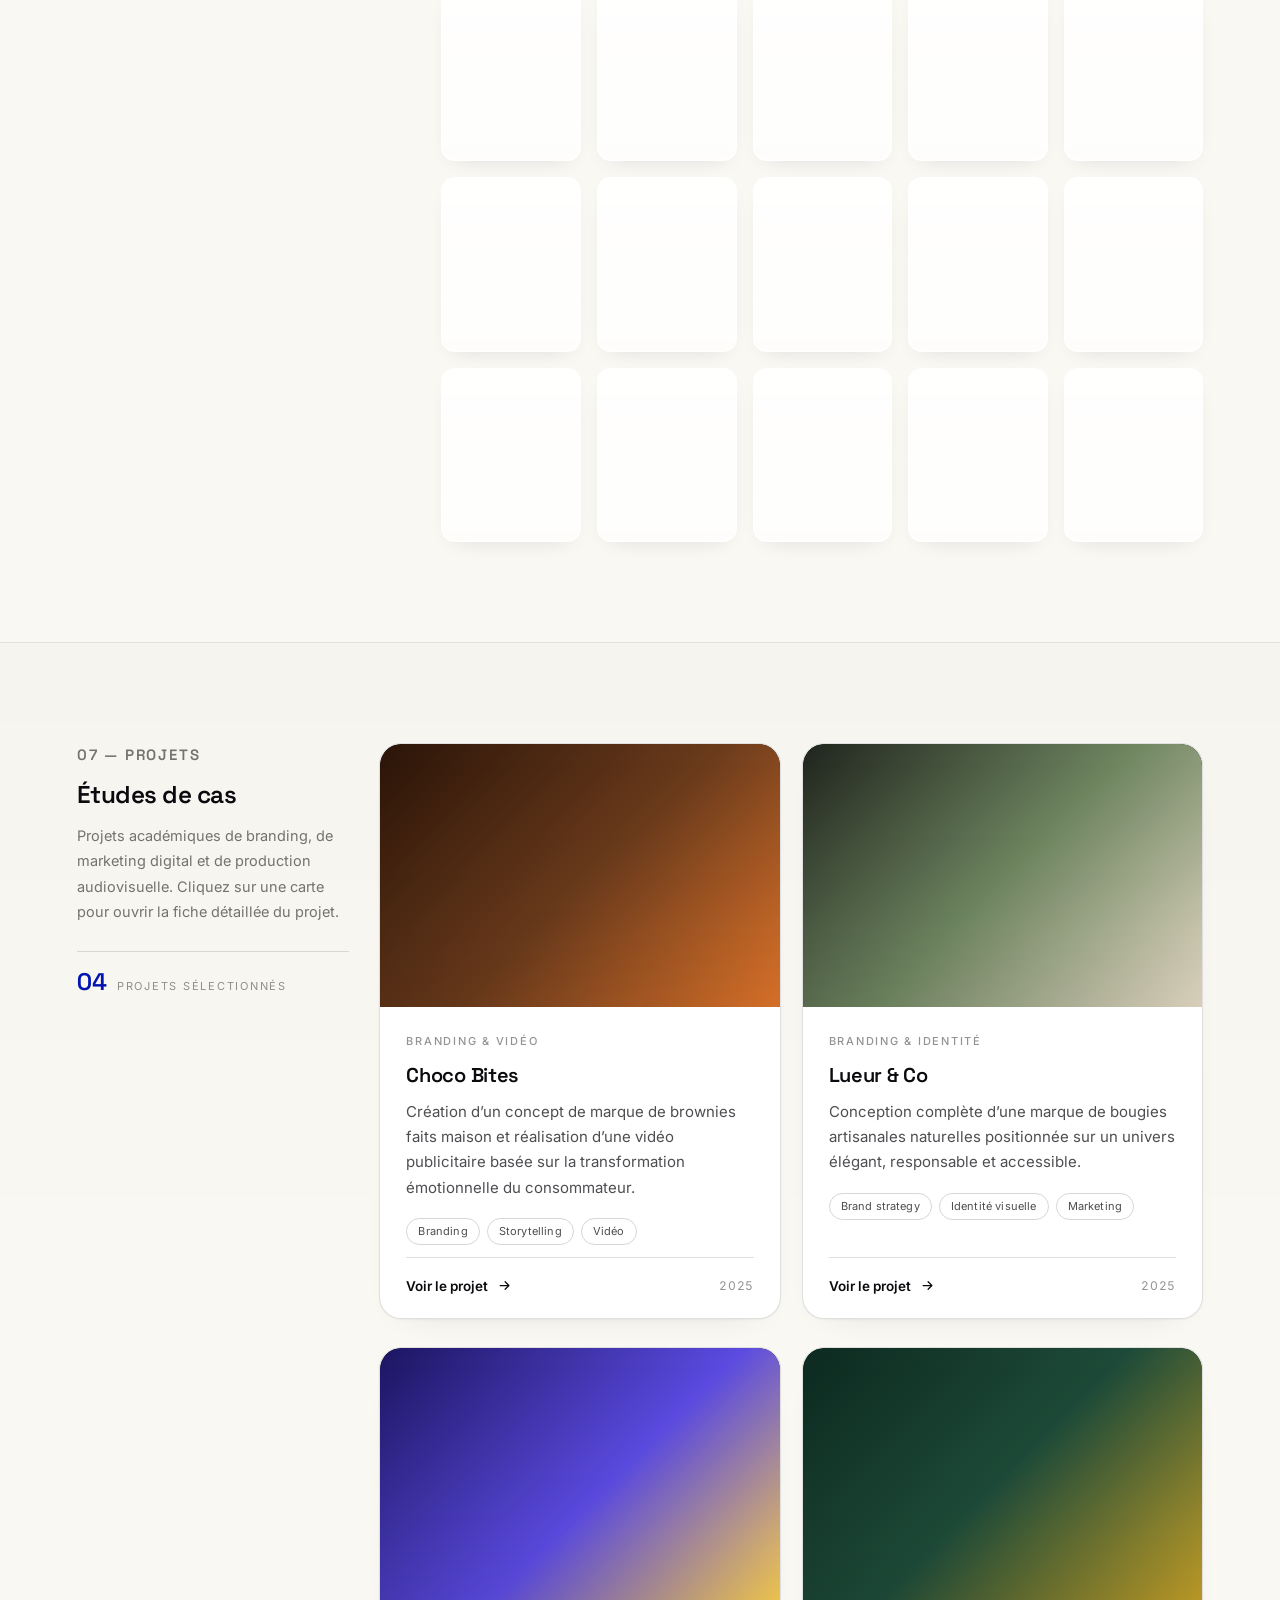
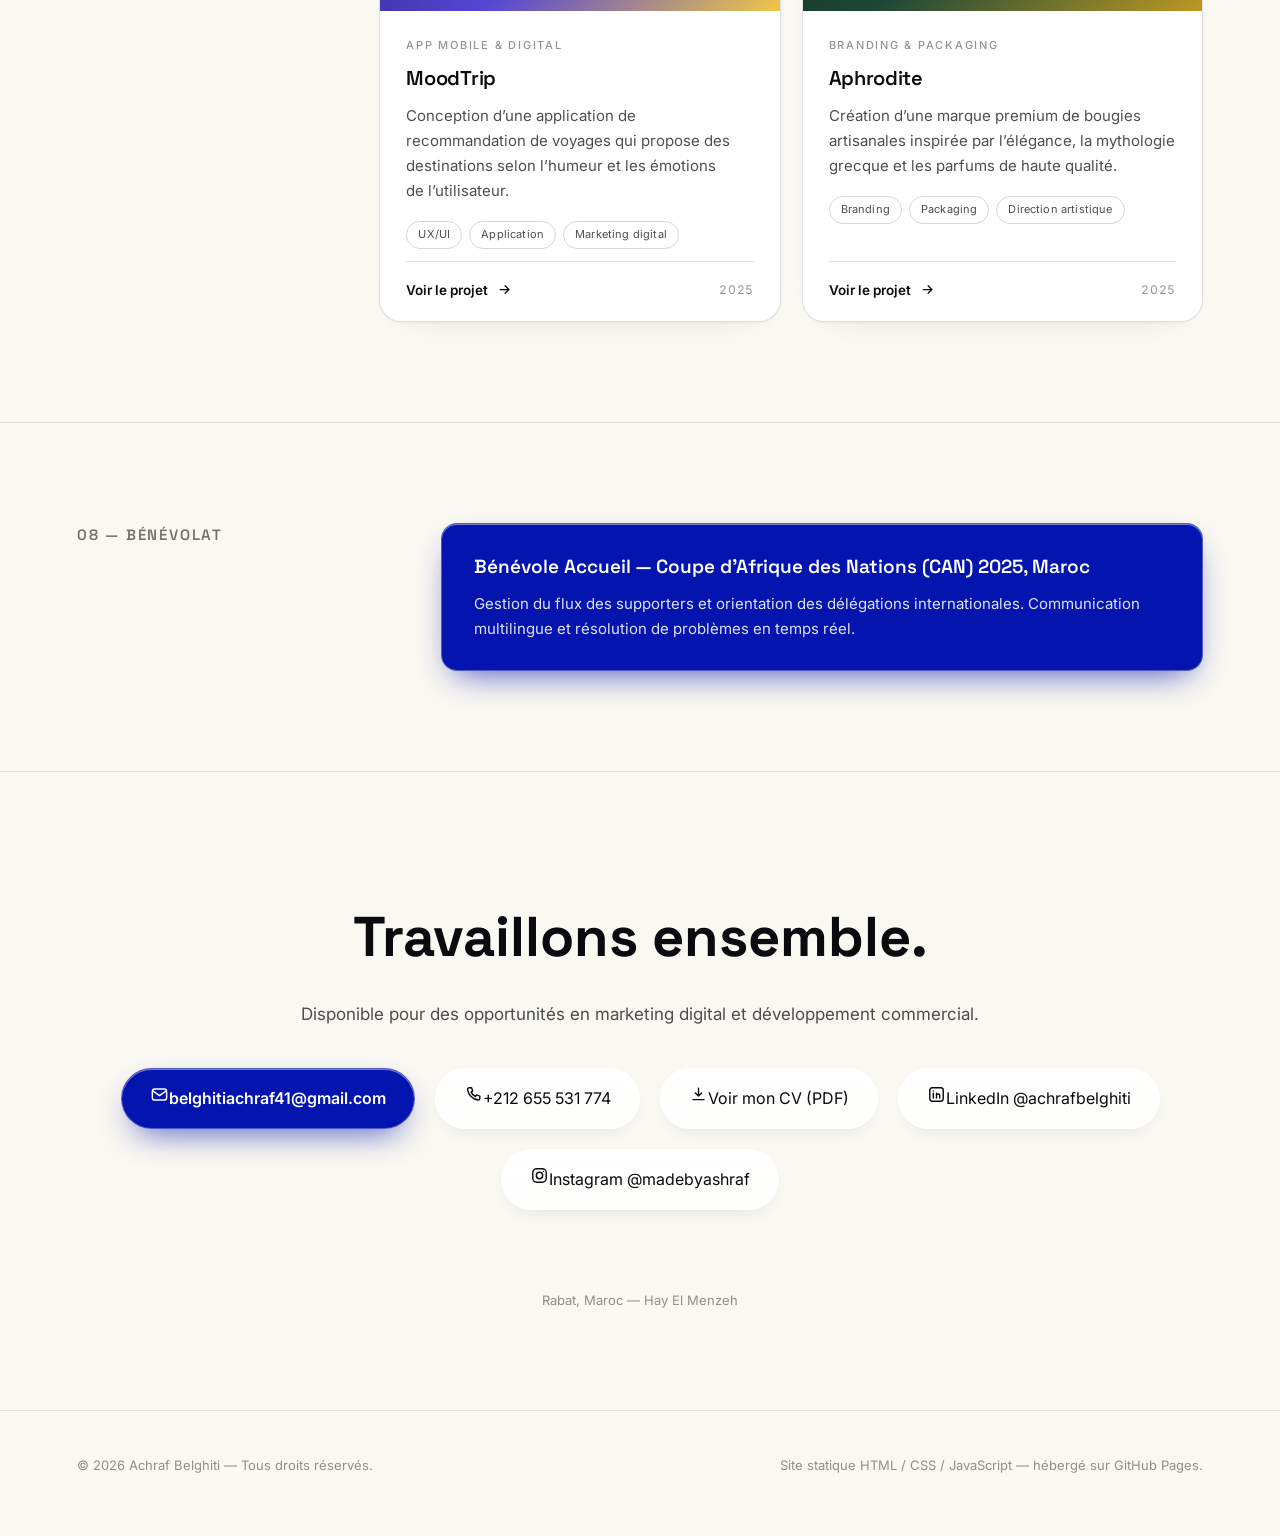
==== commit 65fc7d0f: "Update index.html" ====
--- a/index.html
+++ b/index.html
@@ -497,4 +497,5 @@
 
 
 
+  <script data-goatcounter="https://achrafbelghiti.goatcounter.com/count" async src="//gc.zgo.at/count.js"></script>
 </body></html>
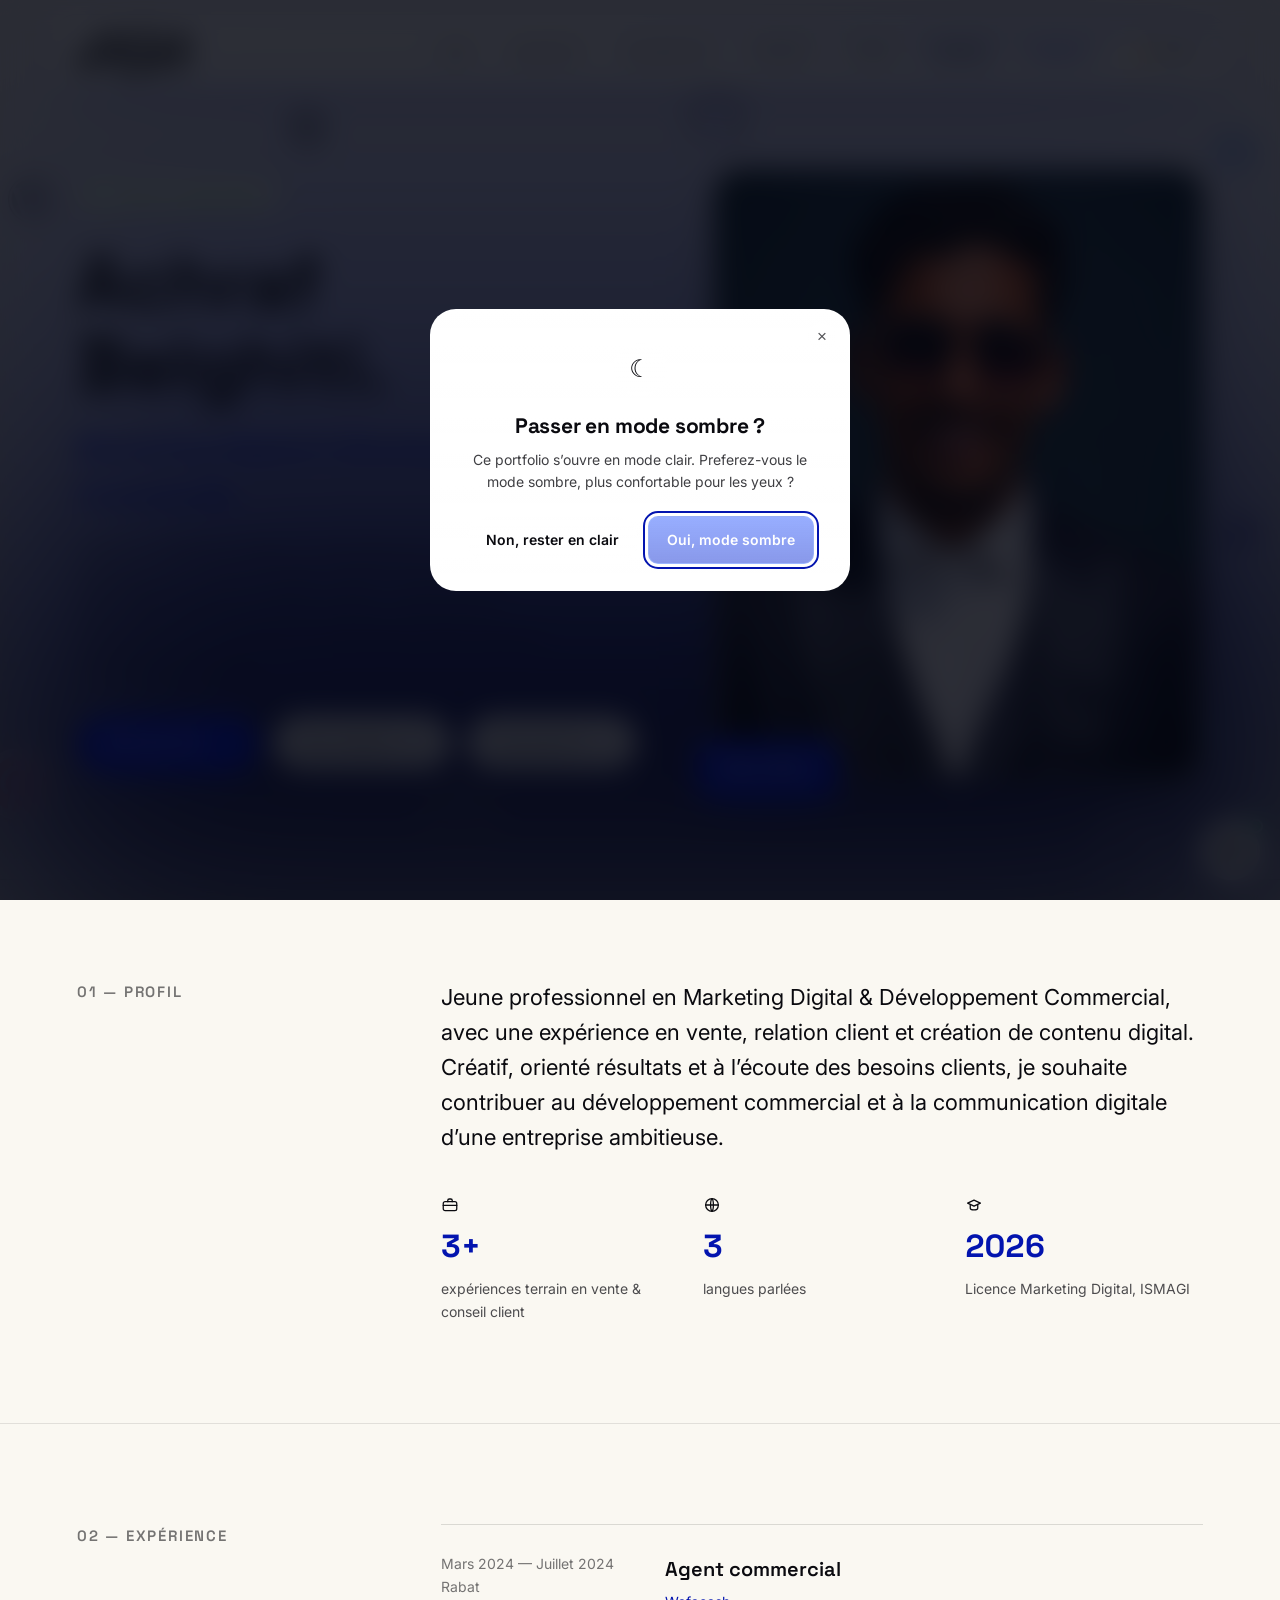
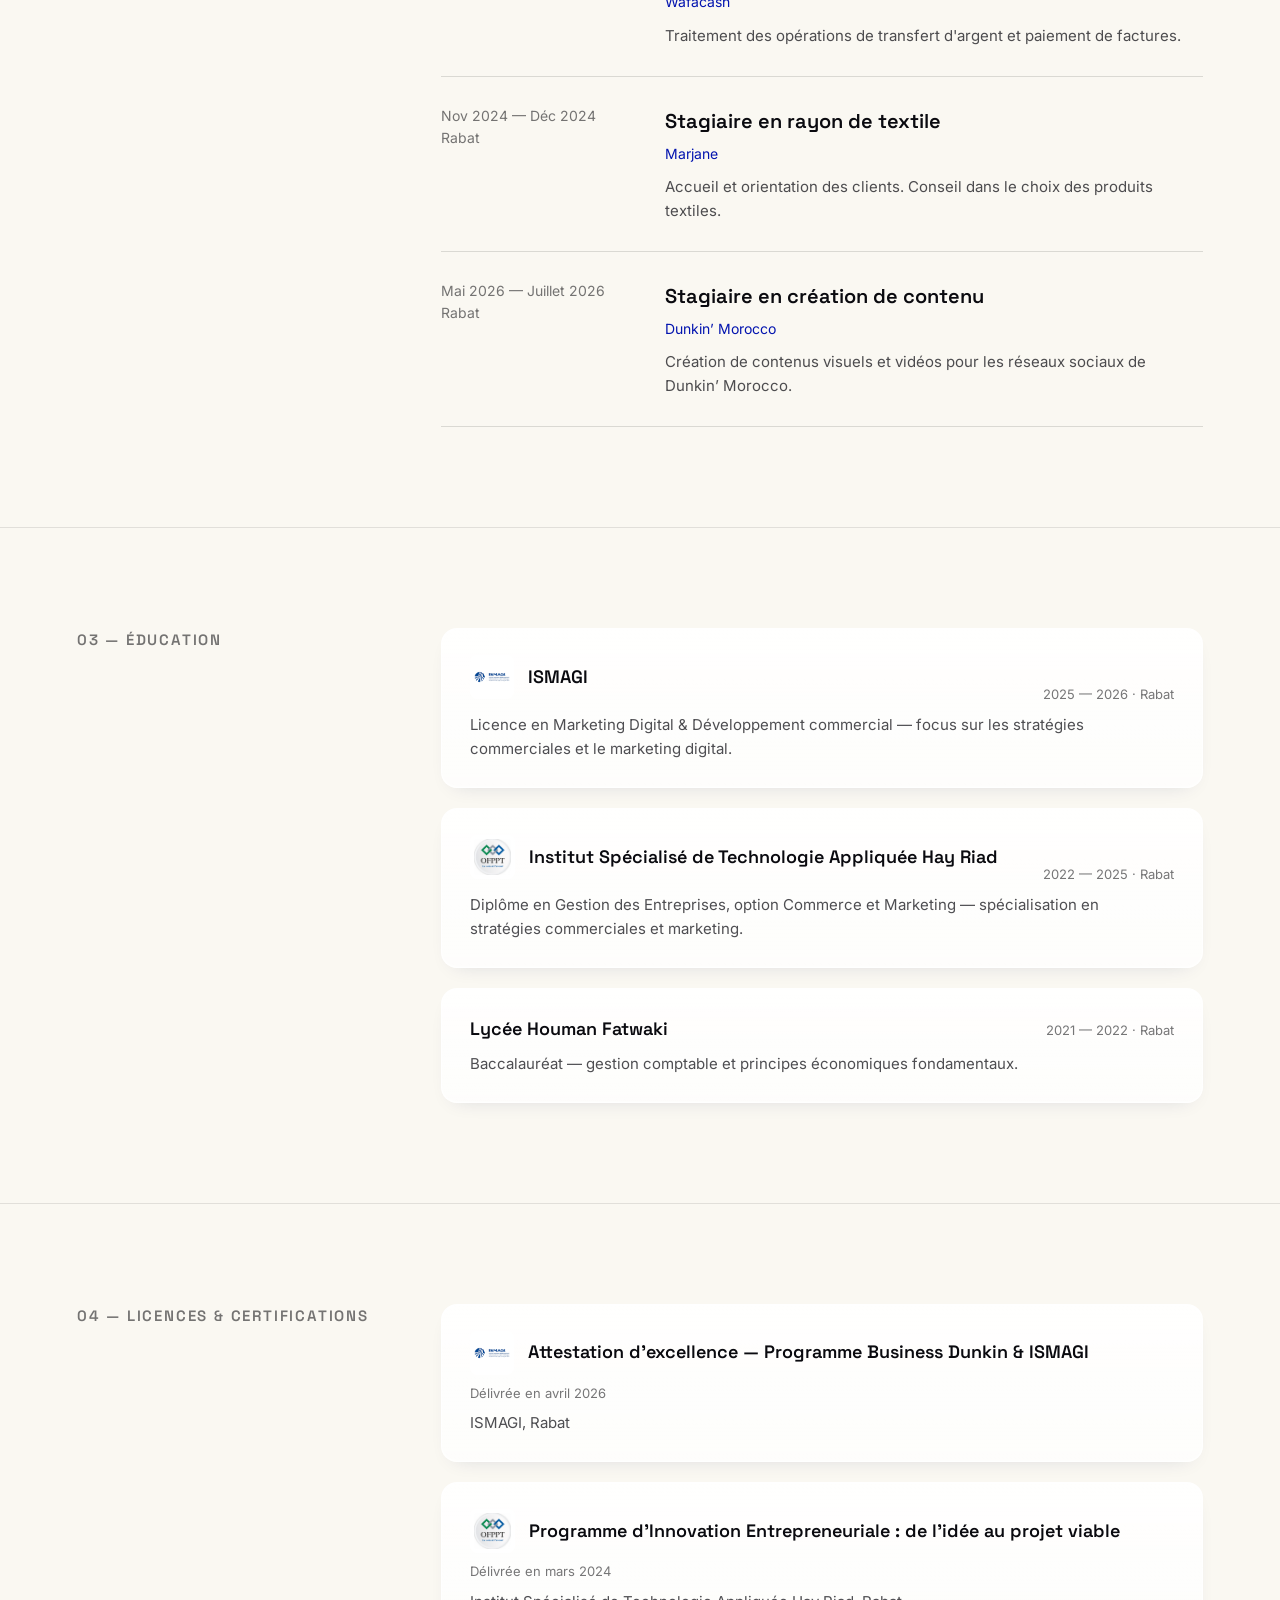
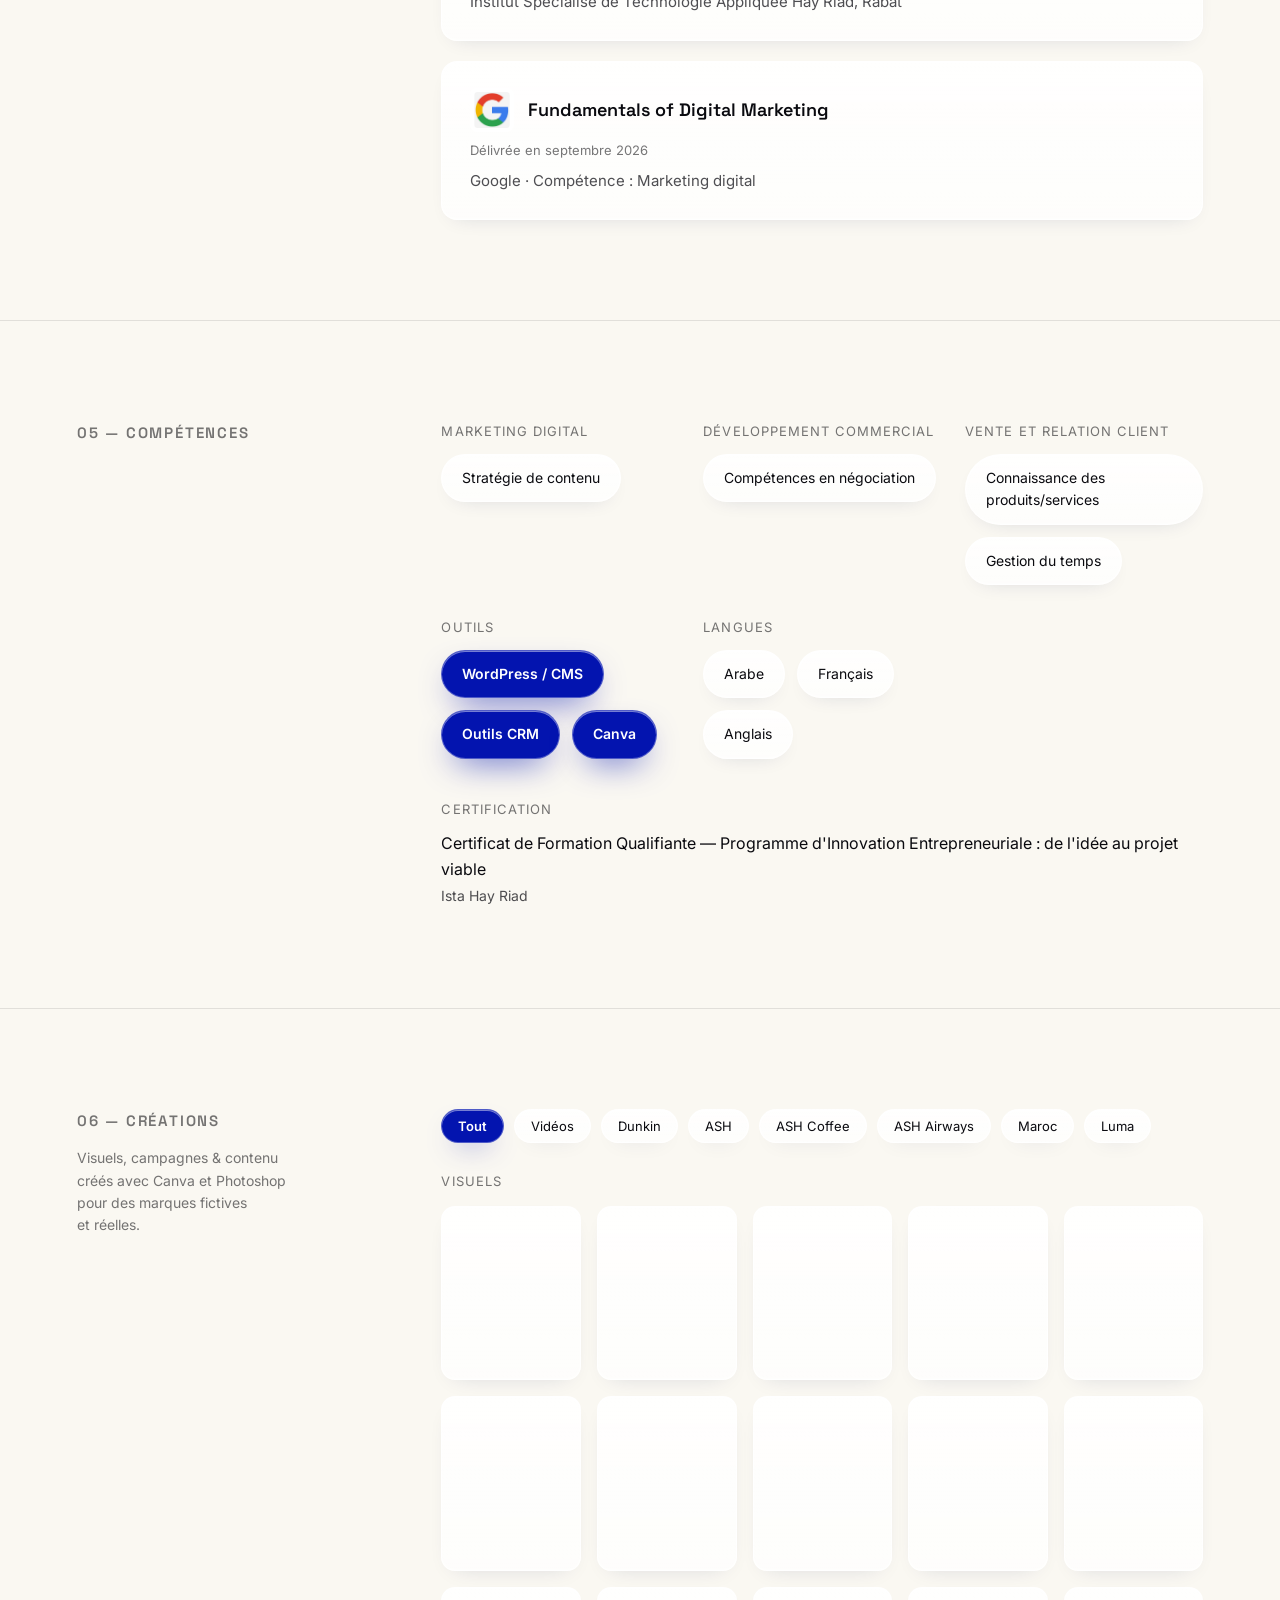
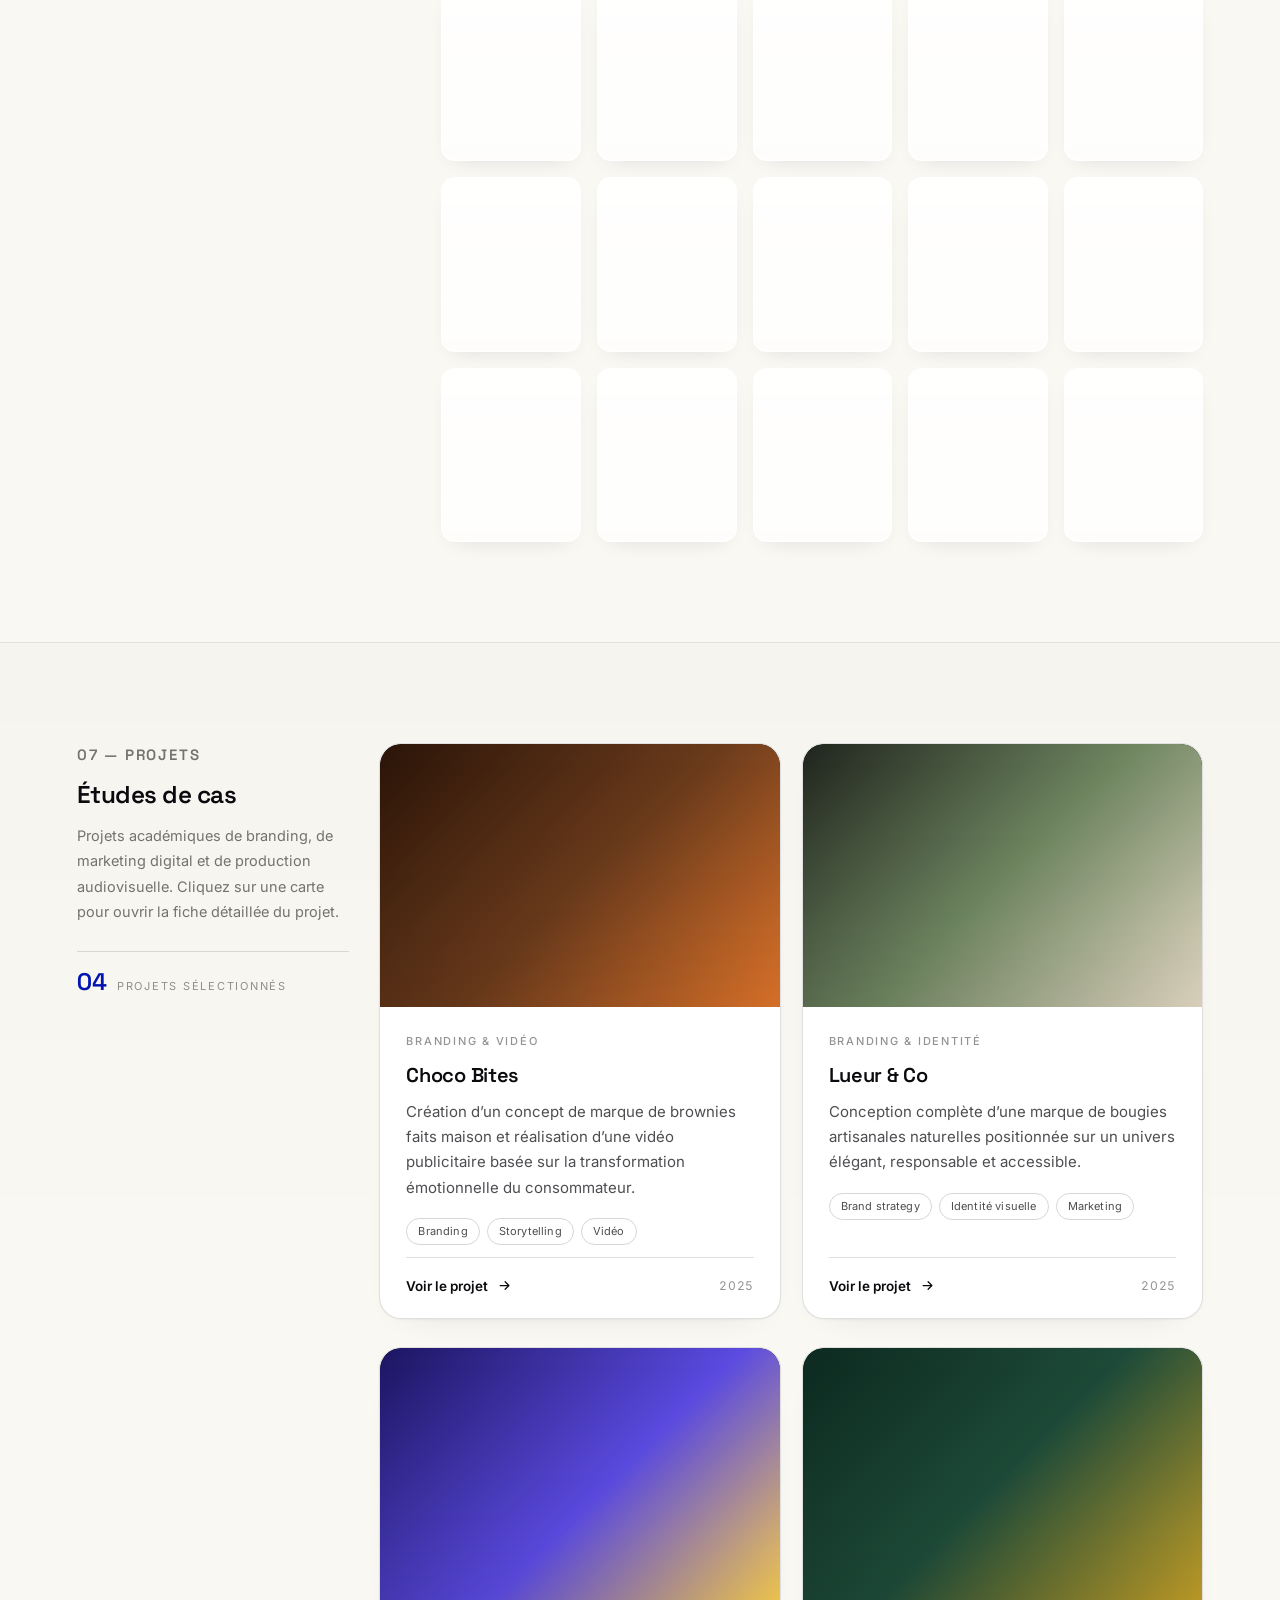
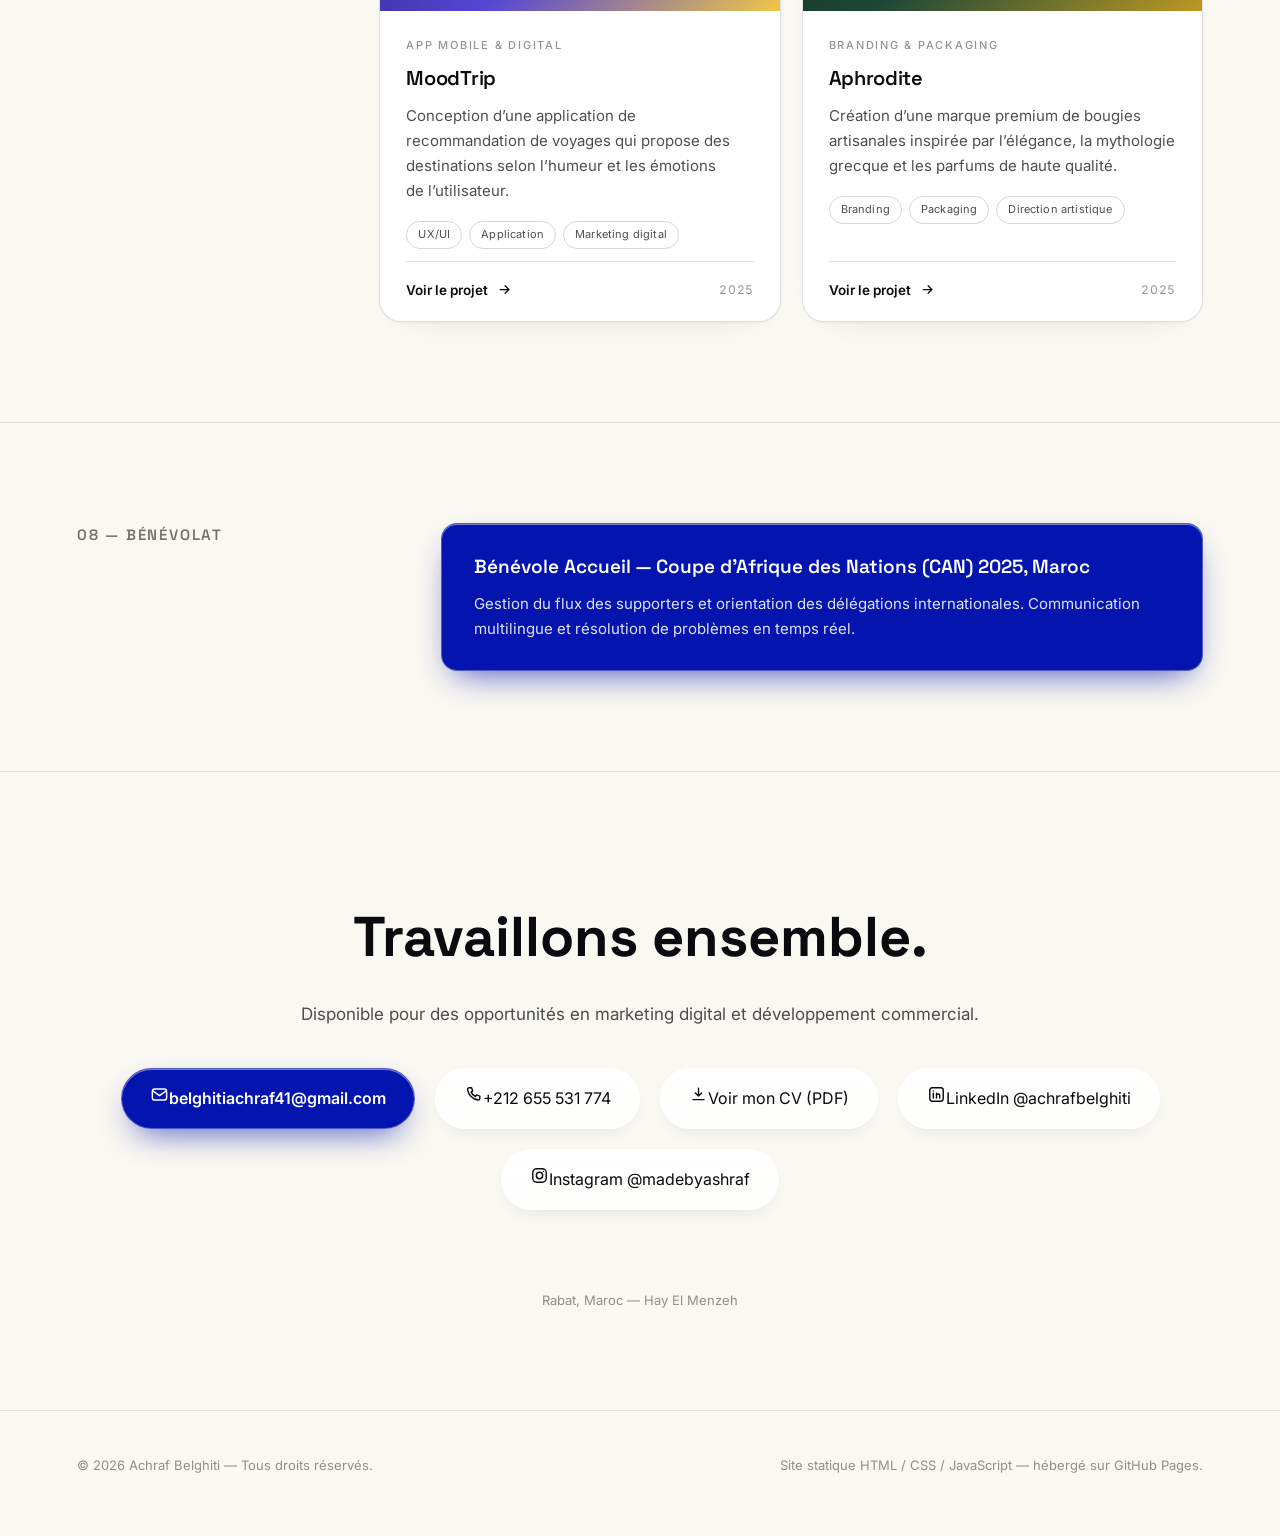
==== commit b3560cf1: "Update index.html" ====
--- a/index.html
+++ b/index.html
@@ -497,5 +497,5 @@
 
 
 
-  <script data-goatcounter="https://achrafbelghiti.goatcounter.com/count" async src="//gc.zgo.at/count.js"></script>
+  <script data-goatcounter="https://ash1150.goatcounter.com/count" async src="//gc.zgo.at/count.js"></script>
 </body></html>
